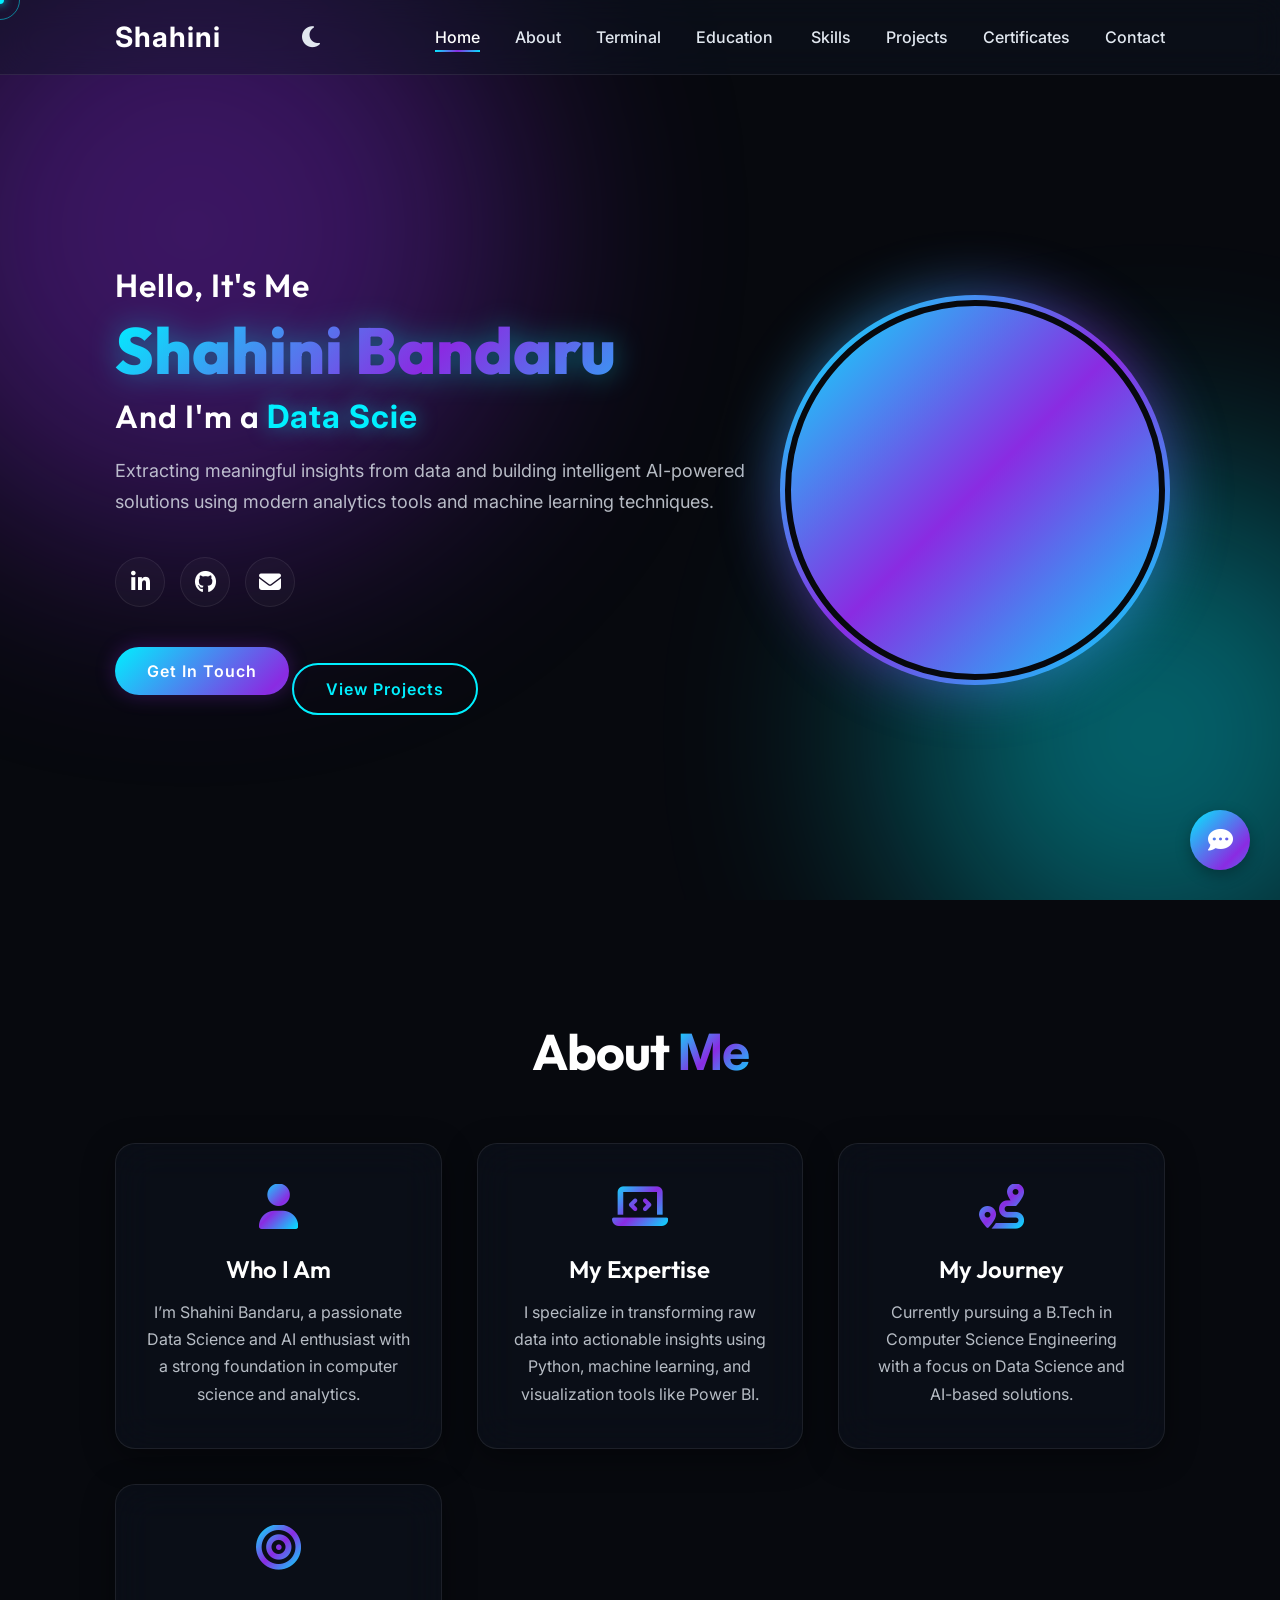
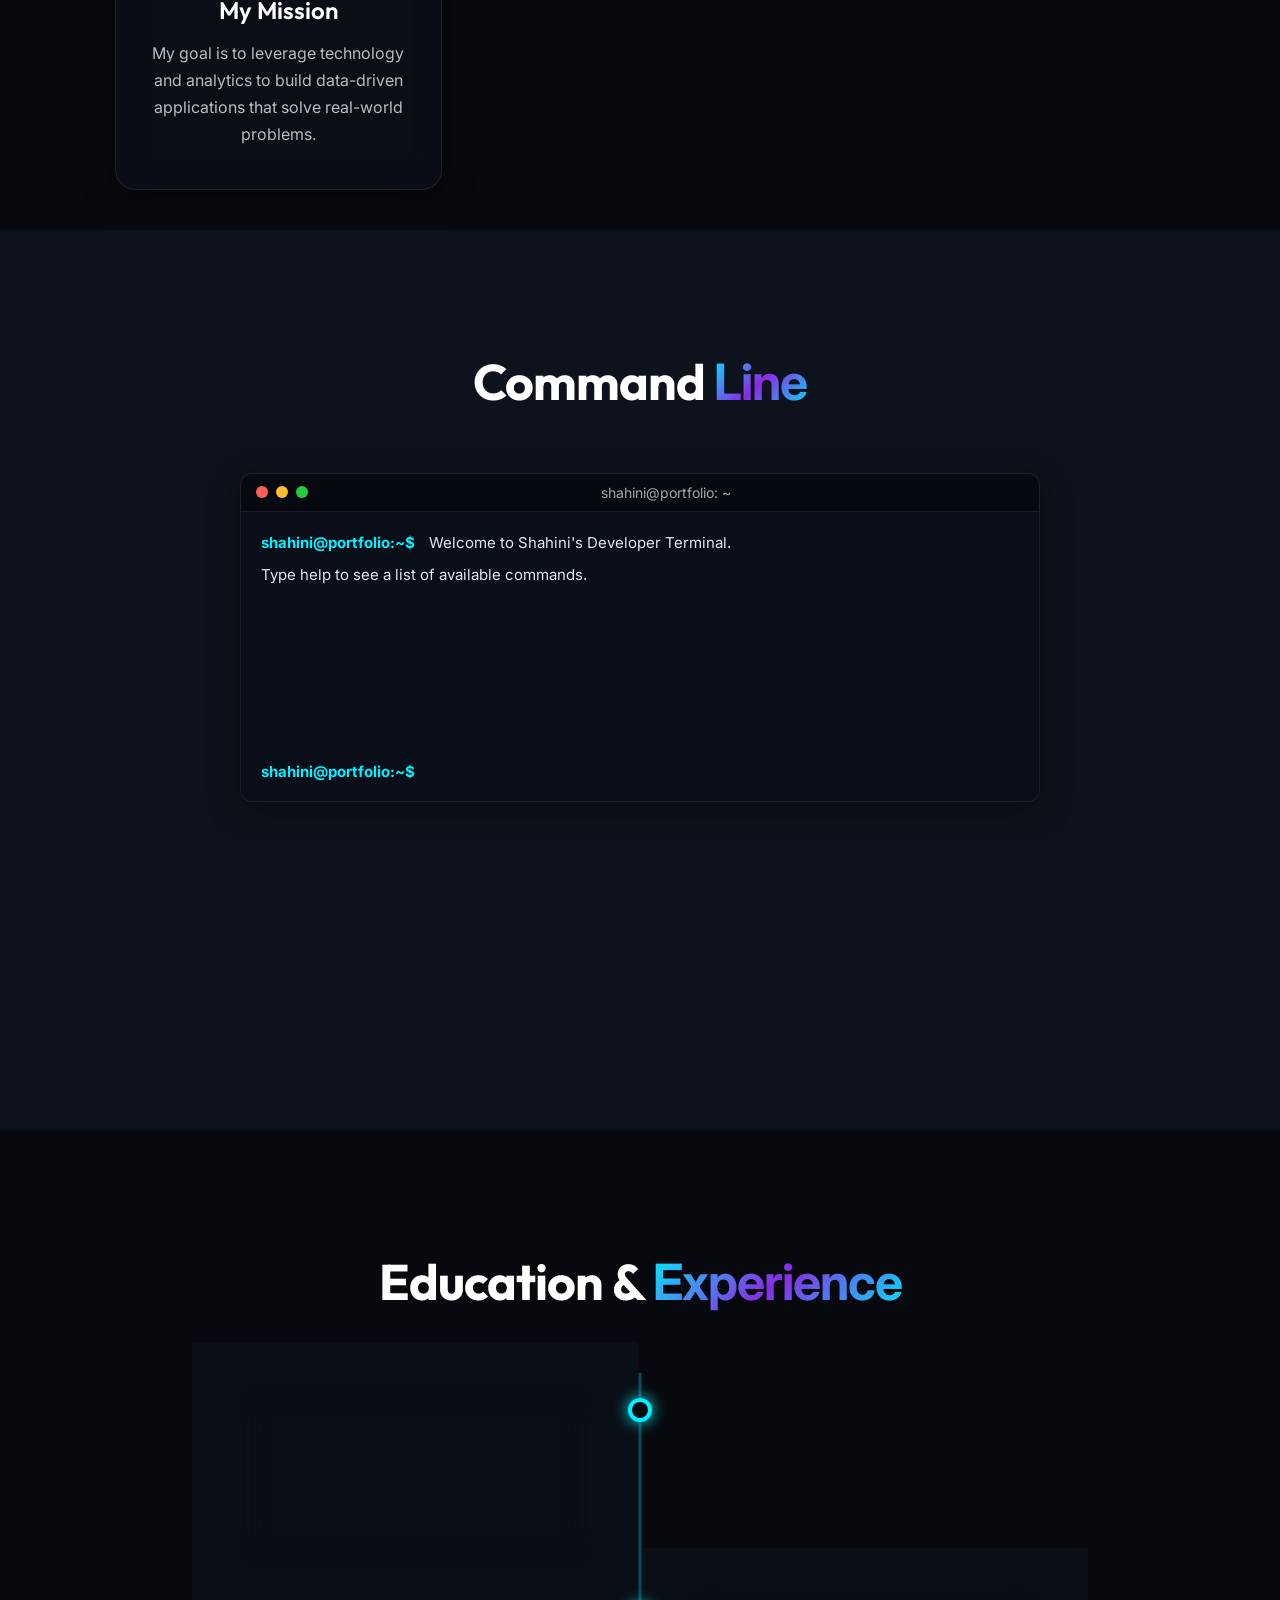
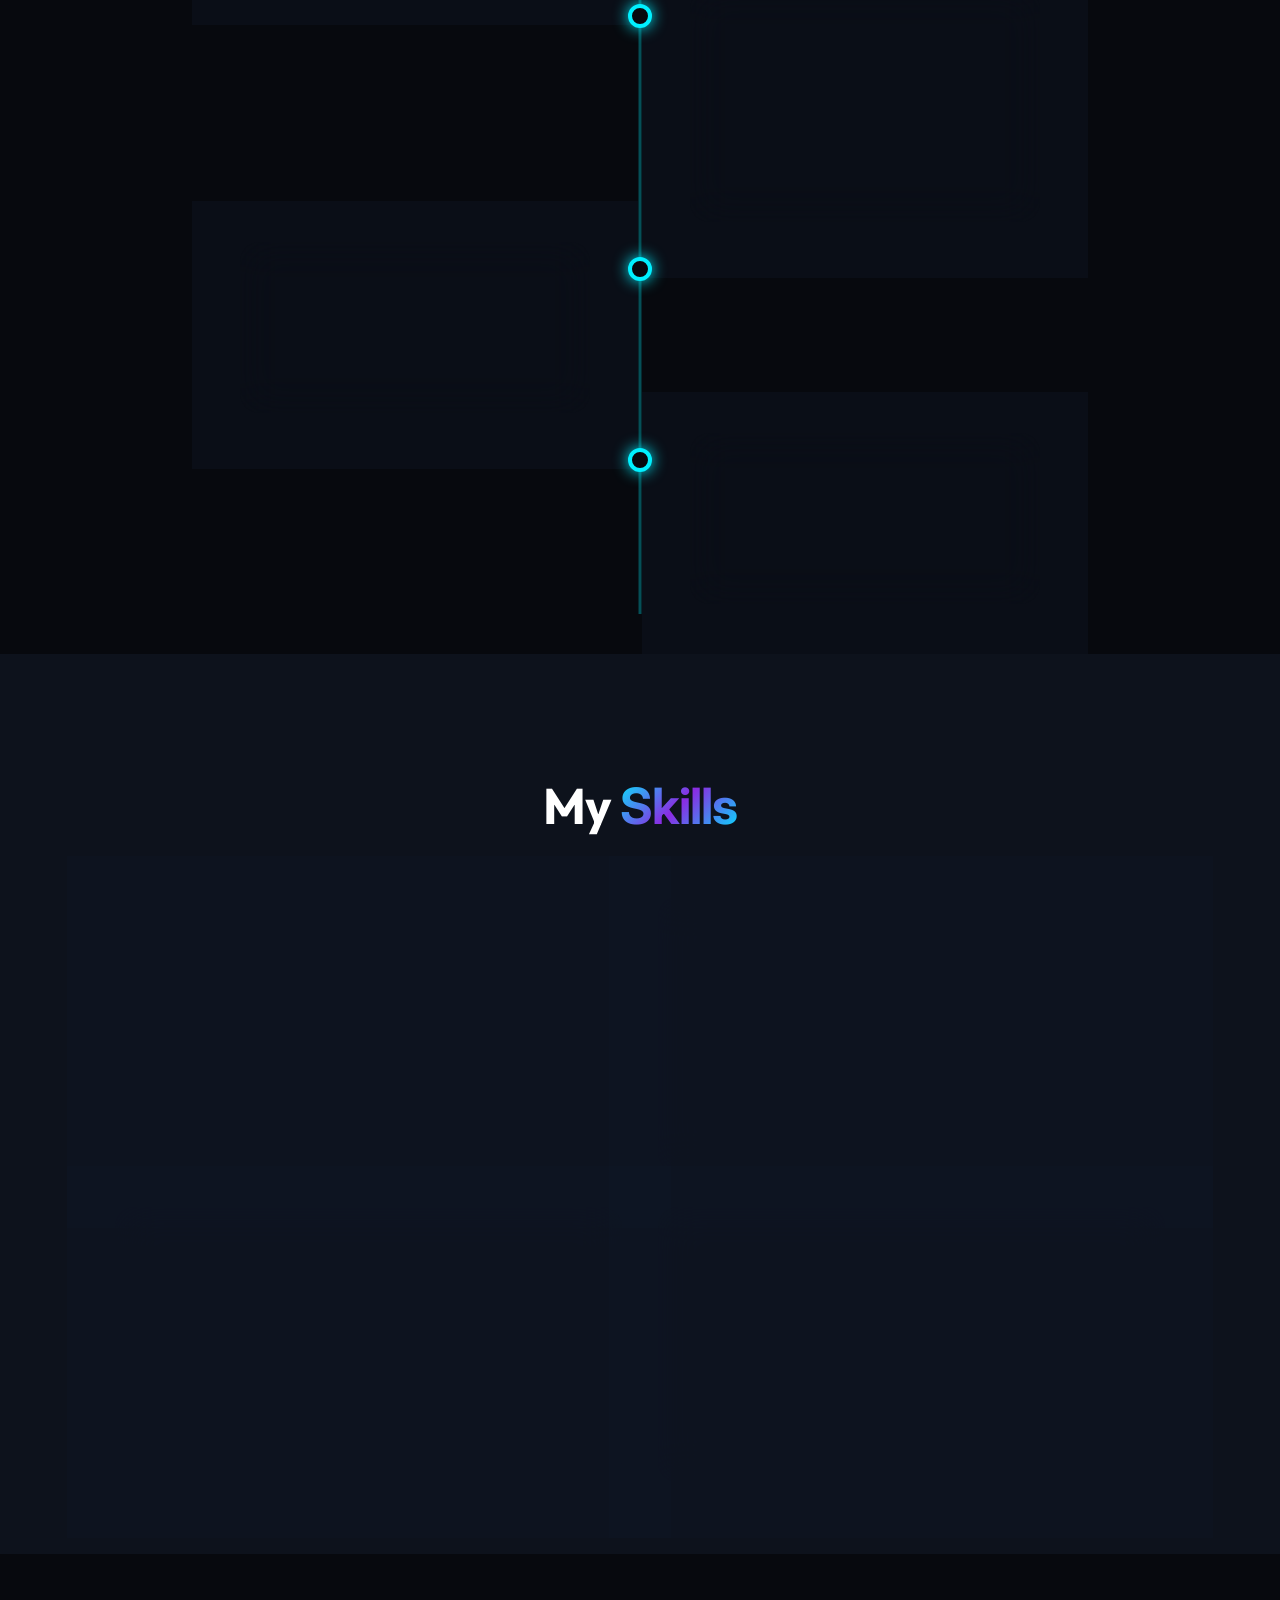
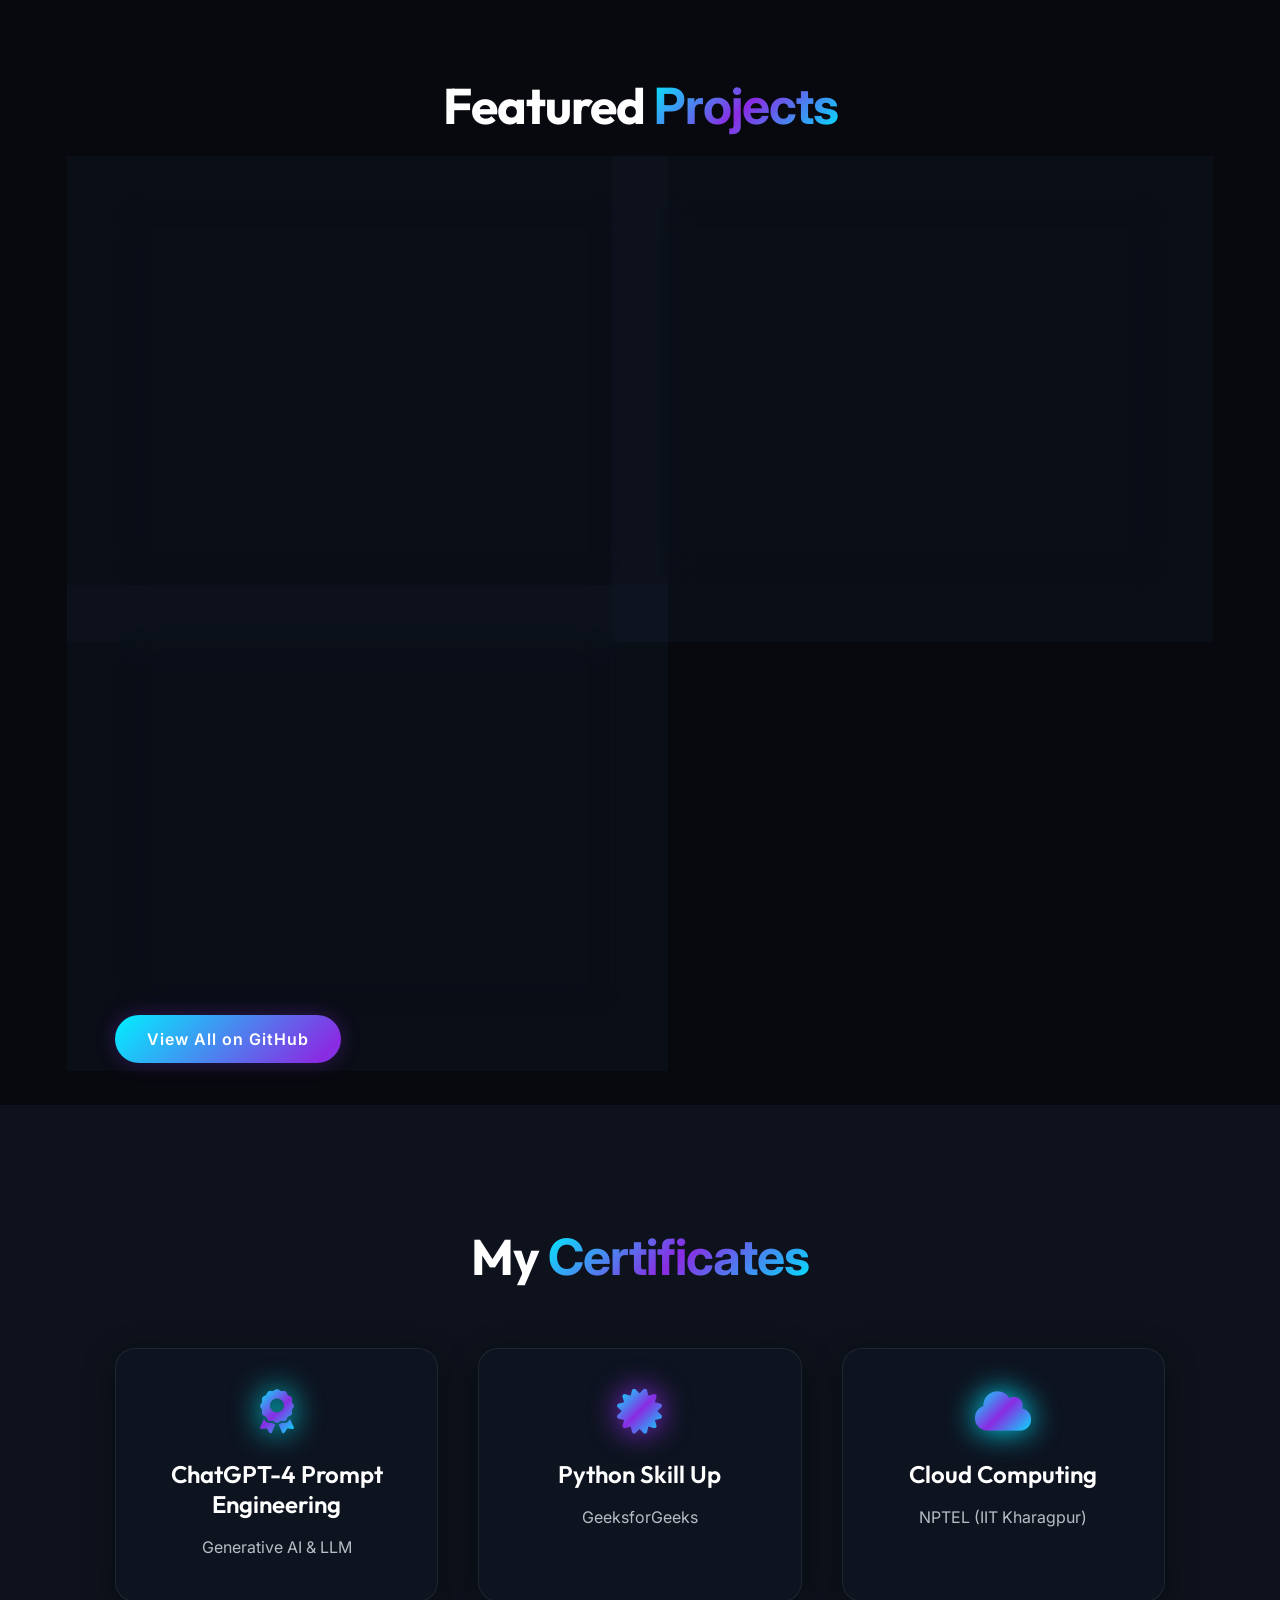
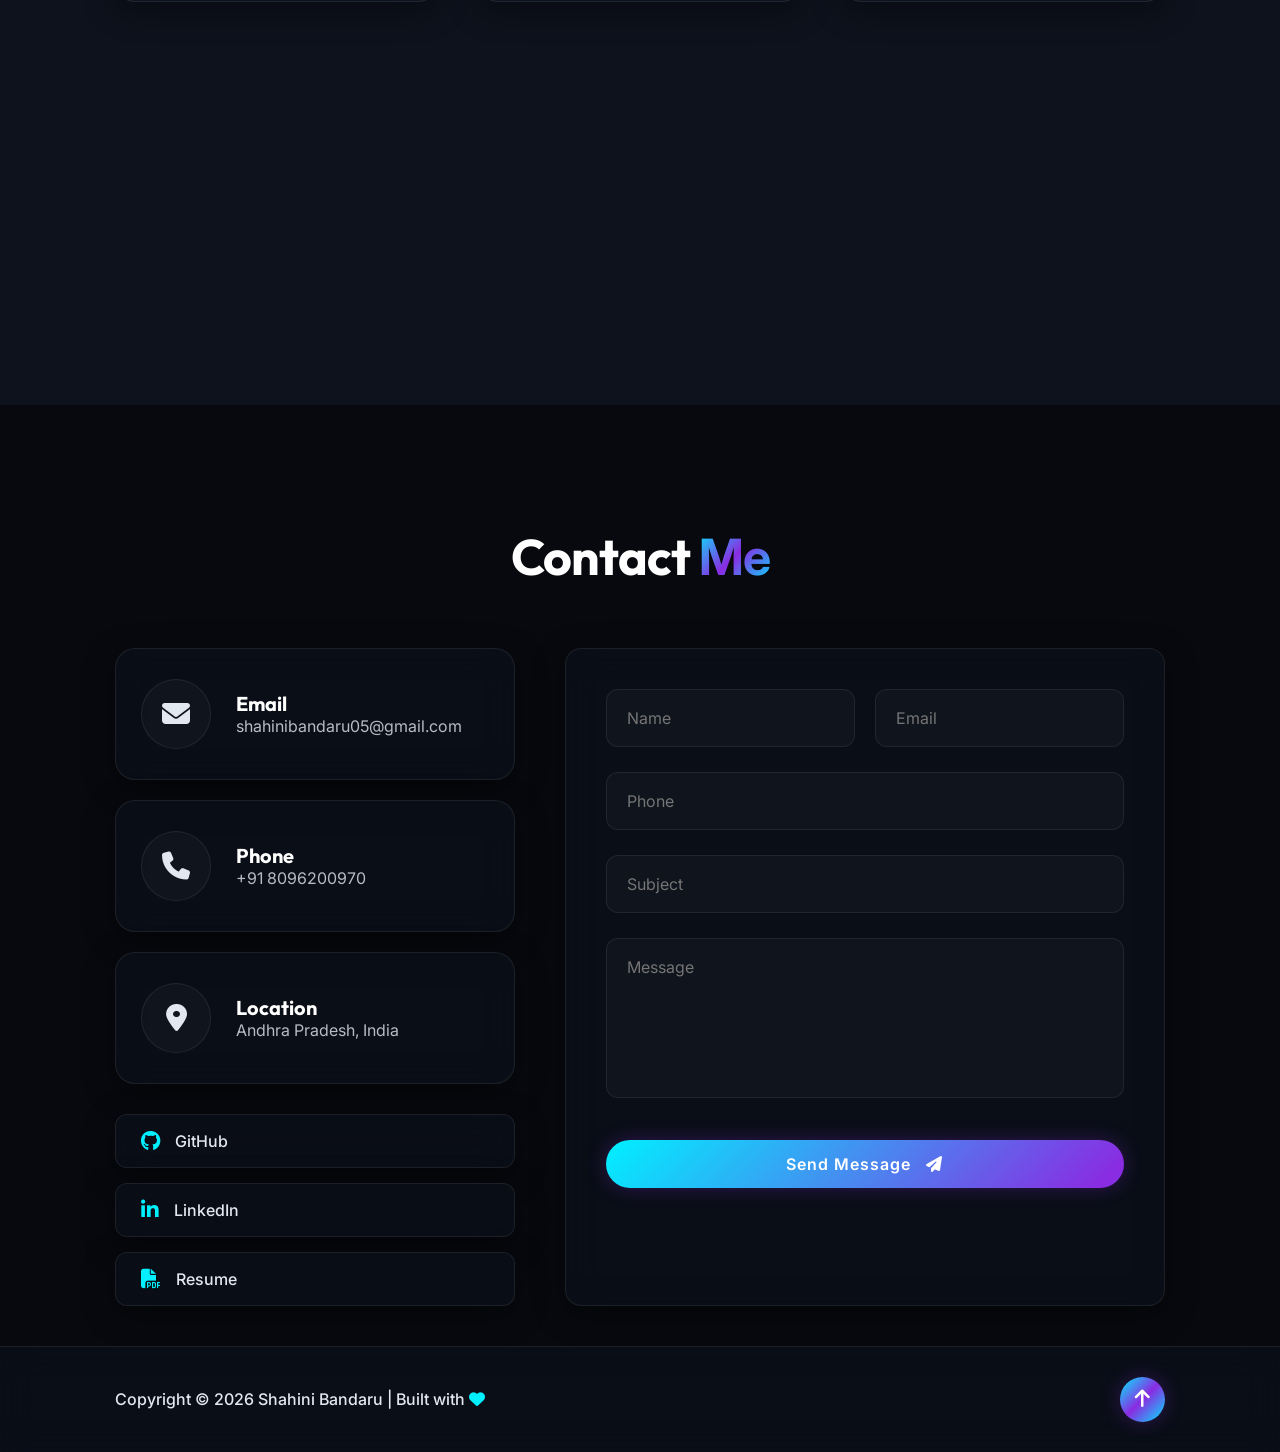
==== index.html @ 70932ff3 "Add files via upload" ====
<!DOCTYPE html>
<html lang="en">
<head>
    <meta charset="UTF-8">
    <meta name="viewport" content="width=device-width, initial-scale=1.0">
    <title>Shahini Bandaru | Premium Developer</title>
    <!-- Google Fonts -->
    <link href="https://fonts.googleapis.com/css2?family=Outfit:wght@300;400;500;600;700;800&family=Inter:wght@300;400;500;600&display=swap" rel="stylesheet">
    <!-- Font Awesome -->
    <link rel="stylesheet" href="https://cdnjs.cloudflare.com/ajax/libs/font-awesome/6.4.0/css/all.min.css">
    <!-- Main Style Reset & Variables -->
    <link rel="stylesheet" href="style.css">
</head>
<body>
    <header class="header">
        <a href="#home" class="logo">Shahini</a>
        <div class="theme-toggle">
            <i class="fas fa-moon" id="theme-btn"></i>
            <div class="menu-icon"><i class="fas fa-bars"></i></div>
        </div>
        <nav class="navbar">
            <a href="#home" class="active">Home</a><a href="#about">About</a><a href="#terminal-section">Terminal</a><a href="#education">Education</a>
            <a href="#skills">Skills</a><a href="#projects">Projects</a><a href="#certificates">Certificates</a><a href="#contact">Contact</a>
        </nav>
    </header>

    <!-- Background Blobs -->
    <div class="blob blob-1"></div>
    <div class="blob blob-2"></div>

    <section class="home" id="home">
        <div id="particles-js"></div>
        <div class="home-content z-index-1">
            <h3 class="anim-slide-up delay-1">Hello, It's Me</h3>
            <h1 class="gradient-text anim-slide-up delay-2 text-glow">Shahini Bandaru</h1>
            <h3 class="anim-slide-up delay-3">And I'm a <span class="multiple-text">Data Scientist</span></h3>
            <p class="anim-slide-up delay-4">Extracting meaningful insights from data and building intelligent AI-powered solutions using modern analytics tools and machine learning techniques.</p>
            <div class="social-media anim-slide-up delay-5">
                <a href="https://linkedin.com/in/shahini-bandaru" target="_blank"><i class="fab fa-linkedin-in"></i></a>
                <a href="https://github.com/Shahini505" target="_blank"><i class="fab fa-github"></i></a>
                <a href="mailto:shahinibandaru05@gmail.com"><i class="fas fa-envelope"></i></a>
            </div>
            <div class="hero-buttons anim-slide-up delay-6">
                <a href="#contact" class="btn btn-gradient shine">Get In Touch</a>
                <a href="#projects" class="btn btn-outline neon-hover">View Projects</a>
            </div>
        </div>
        <div class="home-img z-index-1 anim-zoom">
            <div class="profile-glow-ring">
                <img src="https://images.unsplash.com/photo-1573496359142-b8d87734a5a2?auto=format&fit=crop&w=600&q=80" alt="Shahini Bandaru">
            </div>
        </div>
    </section>

    <section class="about" id="about">
        <h2 class="heading">About <span>Me</span></h2>
        <div class="about-grid">
            <div class="about-card glass hover-gradient-border float-anim">
                <i class="fas fa-user icon-gradient p-icon"></i>
                <h3>Who I Am</h3>
                <p>I’m Shahini Bandaru, a passionate Data Science and AI enthusiast with a strong foundation in computer science and analytics.</p>
            </div>
            <div class="about-card glass hover-gradient-border float-anim delay-1">
                <i class="fas fa-laptop-code icon-gradient p-icon"></i>
                <h3>My Expertise</h3>
                <p>I specialize in transforming raw data into actionable insights using Python, machine learning, and visualization tools like Power BI.</p>
            </div>
            <div class="about-card glass hover-gradient-border float-anim delay-2">
                <i class="fas fa-route icon-gradient p-icon"></i>
                <h3>My Journey</h3>
                <p>Currently pursuing a B.Tech in Computer Science Engineering with a focus on Data Science and AI-based solutions.</p>
            </div>
            <div class="about-card glass hover-gradient-border float-anim delay-3">
                <i class="fas fa-bullseye icon-gradient p-icon"></i>
                <h3>My Mission</h3>
                <p>My goal is to leverage technology and analytics to build data-driven applications that solve real-world problems.</p>
            </div>
        </div>
    </section>

    <section class="terminal-container" id="terminal-section">
        <h2 class="heading">Command <span>Line</span></h2>
        <div class="terminal-window float-anim glass">
            <div class="terminal-header">
                <div class="terminal-buttons">
                    <span class="close"></span>
                    <span class="minimize"></span>
                    <span class="maximize"></span>
                </div>
                <div class="terminal-title">shahini@portfolio: ~</div>
            </div>
            <div class="terminal-body" id="terminal-body">
                <div class="terminal-line"><span class="prompt">shahini@portfolio:~$</span> Welcome to Shahini's Developer Terminal.</div>
                <div class="terminal-line">Type <span class="highlight">help</span> to see a list of available commands.</div>
            </div>
            <div class="terminal-input-line">
                <span class="prompt">shahini@portfolio:~$</span>
                <input type="text" id="terminal-input" autocomplete="off" spellcheck="false" autofocus>
            </div>
        </div>
    </section>

    <section class="education" id="education">
        <h2 class="heading">Education & <span>Experience</span></h2>
        <div class="timeline-container">
            <div class="timeline-item">
                <div class="timeline-dot pulse-glow"></div>
                <div class="timeline-content glass hover-gradient-border float-up">
                    <div class="timeline-badge bg-gradient">Aug 2023 – Present</div>
                    <h3>Bachelor of Technology – Computer Science and Engineering</h3>
                    <h4>Lovely Professional University</h4>
                    <p class="score gradient-text">CGPA: 8.6</p>
                </div>
            </div>
            <div class="timeline-item">
                <div class="timeline-dot pulse-glow"></div>
                <div class="timeline-content glass hover-gradient-border float-up delay-1">
                    <div class="timeline-badge bg-gradient">Jun 2025 – Jul 2025</div>
                    <h3>Summer Bootcamp – DSA from Basics to Brilliance</h3>
                    <h4>Lovely Professional University (Training)</h4>
                    <ul>
                        <li>Implemented core data structures such as arrays, stacks, and linked lists.</li>
                        <li>Practiced algorithm optimization and time complexity analysis.</li>
                        <li>Applied object-oriented programming concepts using Java.</li>
                    </ul>
                    <div class="tech-stack-tags"><span class="glass-tag">Java</span><span class="glass-tag">OOP</span><span class="glass-tag">Java Collections</span><span class="glass-tag">ArrayList</span></div>
                </div>
            </div>
            <div class="timeline-item">
                <div class="timeline-dot pulse-glow"></div>
                <div class="timeline-content glass hover-gradient-border float-up">
                    <div class="timeline-badge bg-gradient">Apr 2021 – May 2023</div>
                    <h3>Intermediate</h3>
                    <h4>Vedantha Junior College</h4>
                    <p class="score gradient-text">Percentage: 98%</p>
                </div>
            </div>
            <div class="timeline-item">
                <div class="timeline-dot pulse-glow"></div>
                <div class="timeline-content glass hover-gradient-border float-up delay-1">
                    <div class="timeline-badge bg-gradient">Apr 2020 – Mar 2021</div>
                    <h3>Matriculation</h3>
                    <h4>Kavirayani Public School</h4>
                    <p class="score gradient-text">Percentage: 92%</p>
                </div>
            </div>
        </div>
    </section>

    <section class="skills" id="skills">
        <h2 class="heading">My <span>Skills</span></h2>
        <div class="skills-container wrapper">
            <div class="skill-category glass hover-gradient-border float-anim">
                <h3 class="skill-title"><i class="fas fa-code icon-gradient"></i> Programming</h3>
                <div class="skill-box"><div class="skill-info"><span>Python</span><span class="pct">90%</span></div><div class="skill-bar"><span class="bg-gradient progress shine-bar" data-width="90%"></span></div></div>
                <div class="skill-box"><div class="skill-info"><span>SQL</span><span class="pct">85%</span></div><div class="skill-bar"><span class="bg-gradient progress shine-bar" data-width="85%"></span></div></div>
                <div class="skill-box"><div class="skill-info"><span>C++</span><span class="pct">80%</span></div><div class="skill-bar"><span class="bg-gradient progress shine-bar" data-width="80%"></span></div></div>
                <div class="skill-box"><div class="skill-info"><span>Java & C</span><span class="pct">75%</span></div><div class="skill-bar"><span class="bg-gradient progress shine-bar" data-width="75%"></span></div></div>
            </div>
            <div class="skill-category glass hover-gradient-border float-anim delay-1">
                <h3 class="skill-title"><i class="fas fa-layer-group icon-gradient"></i> Libraries</h3>
                <div class="skill-box"><div class="skill-info"><span>Pandas & NumPy</span><span class="pct">88%</span></div><div class="skill-bar"><span class="bg-gradient progress shine-bar" data-width="88%"></span></div></div>
                <div class="skill-box"><div class="skill-info"><span>Matplotlib & Seaborn</span><span class="pct">85%</span></div><div class="skill-bar"><span class="bg-gradient progress shine-bar" data-width="85%"></span></div></div>
            </div>
            <div class="skill-category glass hover-gradient-border float-anim delay-2">
                <h3 class="skill-title"><i class="fas fa-tools icon-gradient"></i> Tools</h3>
                <div class="skill-box"><div class="skill-info"><span>Power BI</span><span class="pct">90%</span></div><div class="skill-bar"><span class="bg-gradient progress shine-bar" data-width="90%"></span></div></div>
                <div class="skill-box"><div class="skill-info"><span>MySQL</span><span class="pct">85%</span></div><div class="skill-bar"><span class="bg-gradient progress shine-bar" data-width="85%"></span></div></div>
                <div class="skill-box"><div class="skill-info"><span>GitHub & Jupyter</span><span class="pct">80%</span></div><div class="skill-bar"><span class="bg-gradient progress shine-bar" data-width="80%"></span></div></div>
                <div class="skill-box"><div class="skill-info"><span>Excel</span><span class="pct">85%</span></div><div class="skill-bar"><span class="bg-gradient progress shine-bar" data-width="85%"></span></div></div>
            </div>
            <div class="skill-category glass hover-gradient-border float-anim delay-3">
                <h3 class="skill-title"><i class="fas fa-brain icon-gradient"></i> Concepts</h3>
                <div class="tags-container mb-2">
                    <span class="skill-tag hover-bg">Data Cleaning</span><span class="skill-tag hover-bg">EDA</span><span class="skill-tag hover-bg">Data Vis</span><span class="skill-tag hover-bg">Data Modeling</span><span class="skill-tag hover-bg">ML Basics</span>
                </div>
                <h3 class="skill-title mt-4"><i class="fas fa-users icon-gradient"></i> Soft Skills</h3>
                <div class="tags-container">
                    <span class="skill-tag hover-bg">Communication</span><span class="skill-tag hover-bg">Problem Solving</span><span class="skill-tag hover-bg">Adaptability</span><span class="skill-tag hover-bg">Consistency</span>
                </div>
            </div>
        </div>
    </section>

    <section class="projects" id="projects">
        <h2 class="heading">Featured <span>Projects</span></h2>
        <div class="projects-grid">
            <div class="project-card glass float-up-hover">
                <div class="project-img-container">
                    <img src="https://images.unsplash.com/photo-1551288049-bebda4e38f71?auto=format&fit=crop&w=800&q=80" alt="Hospital Dash">
                </div>
                <div class="project-content">
                    <h3>Hospital Patient Flow Dashboard</h3>
                    <p>Power BI dashboard analyzing hospital patient flow and departmental efficiency. Improved operational visibility by 35-40%.</p>
                    <div class="tech-stack-tags mb-3"><span class="glass-tag">Power BI</span><span class="glass-tag">DAX</span><span class="glass-tag">Power Query</span></div>
                    <div class="p-links">
                        <a href="https://github.com/Shahini505" target="_blank" class="btn-sm btn-outline"><i class="fab fa-github"></i> GitHub</a>
                        <a href="#" class="btn-sm btn-gradient-soft"><i class="fas fa-external-link-alt"></i> Live Demo</a>
                    </div>
                </div>
            </div>
            <div class="project-card glass float-up-hover">
                <div class="project-img-container">
                    <img src="https://images.unsplash.com/photo-1555949963-aa79dcee981c?auto=format&fit=crop&w=800&q=80" alt="IMDB EDA">
                </div>
                <div class="project-content">
                    <h3>IMDB Movie Data Analysis</h3>
                    <p>Explored movie ratings, revenue, popularity, and genre patterns. Used statistical summaries, heatmaps, and visualizations.</p>
                    <div class="tech-stack-tags mb-3"><span class="glass-tag">Python</span><span class="glass-tag">Pandas</span><span class="glass-tag">Seaborn</span><span class="glass-tag">Matplotlib</span></div>
                    <div class="p-links">
                        <a href="https://github.com/Shahini505" target="_blank" class="btn-sm btn-outline"><i class="fab fa-github"></i> GitHub</a>
                        <a href="#" class="btn-sm btn-gradient-soft"><i class="fas fa-external-link-alt"></i> Live Demo</a>
                    </div>
                </div>
            </div>
            <div class="project-card glass float-up-hover">
                <div class="project-img-container">
                    <img src="https://images.unsplash.com/photo-1620712943543-bcc4688e7485?auto=format&fit=crop&w=800&q=80" alt="AI Generator">
                </div>
                <div class="project-content">
                    <h3>AI Cover Letter Generator</h3>
                    <p>AI web application generating personalized cover letters using Gemini Flash API, styled with premium web aesthetics.</p>
                    <div class="tech-stack-tags mb-3"><span class="glass-tag">HTML/CSS/JS</span><span class="glass-tag">Gemini API</span><span class="glass-tag">Generative AI</span></div>
                    <div class="p-links">
                        <a href="https://github.com/Shahini505" target="_blank" class="btn-sm btn-outline"><i class="fab fa-github"></i> GitHub</a>
                        <a href="#" class="btn-sm btn-gradient-soft"><i class="fas fa-external-link-alt"></i> Live Demo</a>
                    </div>
                </div>
            </div>
        </div>
        <div class="text-center mt-5">
            <a href="https://github.com/Shahini505" target="_blank" class="btn btn-gradient shine">View All on GitHub</a>
        </div>
    </section>

    <section class="certificates" id="certificates">
        <h2 class="heading">My <span>Certificates</span></h2>
        <div class="certificates-grid">
            <div class="certificate-card glass hover-gradient-border float-anim">
                <i class="fas fa-award icon-gradient text-glow-main c-icon"></i>
                <h3>ChatGPT-4 Prompt Engineering</h3>
                <p>Generative AI & LLM</p>
                <div class="cert-b cyan-border"></div>
            </div>
            <div class="certificate-card glass hover-gradient-border float-anim delay-1">
                <i class="fas fa-certificate icon-gradient text-glow-sec c-icon"></i>
                <h3>Python Skill Up</h3>
                <p>GeeksforGeeks</p>
                <div class="cert-b purple-border"></div>
            </div>
            <div class="certificate-card glass hover-gradient-border float-anim delay-2">
                <i class="fas fa-cloud icon-gradient text-glow-ter c-icon"></i>
                <h3>Cloud Computing</h3>
                <p>NPTEL (IIT Kharagpur)</p>
                <div class="cert-b teal-border"></div>
            </div>
        </div>
    </section>

    <section class="contact" id="contact">
        <h2 class="heading">Contact <span>Me</span></h2>
        
        <div class="contact-container">
            <!-- Left Side: Contact Cards & Socials -->
            <div class="contact-info">
                <div class="contact-info-card glass hover-gradient-border">
                    <div class="icon-ring"><i class="fas fa-envelope icon-gradient"></i></div>
                    <div>
                        <h3>Email</h3>
                        <a href="mailto:shahinibandaru05@gmail.com">shahinibandaru05@gmail.com</a>
                    </div>
                </div>
                <div class="contact-info-card glass hover-gradient-border">
                    <div class="icon-ring"><i class="fas fa-phone icon-gradient"></i></div>
                    <div>
                        <h3>Phone</h3>
                        <p>+91 8096200970</p>
                    </div>
                </div>
                <div class="contact-info-card glass hover-gradient-border">
                    <div class="icon-ring"><i class="fas fa-location-dot icon-gradient"></i></div>
                    <div>
                        <h3>Location</h3>
                        <p>Andhra Pradesh, India</p>
                    </div>
                </div>

                <!-- Contact Socials -->
                <div class="contact-socials mt-3">
                    <a href="https://github.com/Shahini505" target="_blank" class="social-btn glass hover-gradient-border">
                        <i class="fab fa-github"></i> <span>GitHub</span>
                    </a>
                    <a href="https://linkedin.com/in/shahini-bandaru" target="_blank" class="social-btn glass hover-gradient-border">
                        <i class="fab fa-linkedin-in"></i> <span>LinkedIn</span>
                    </a>
                    <a href="Doc1.pdf" download class="social-btn glass hover-gradient-border">
                        <i class="fas fa-file-pdf"></i> <span>Resume</span>
                    </a>
                </div>
            </div>

            <!-- Right Side: Contact Form -->
            <form action="#" class="contact-form glass float-anim" id="contact-form" novalidate>
                <div class="input-row">
                    <div class="input-wrap">
                        <input type="text" id="name" name="name" placeholder="Name" autocomplete="off" spellcheck="false" required>
                        <span class="focus-border"></span>
                    </div>
                    <div class="input-wrap">
                        <input type="email" id="email" name="email" placeholder="Email" autocomplete="off" spellcheck="false" required>
                        <span class="focus-border"></span>
                    </div>
                </div>
                <div class="input-wrap">
                    <input type="tel" id="mobile" name="mobile" placeholder="Phone" autocomplete="off" spellcheck="false">
                    <span class="focus-border"></span>
                </div>
                <div class="input-wrap">
                    <input type="text" id="subject" name="subject" placeholder="Subject" autocomplete="off" spellcheck="false" required>
                    <span class="focus-border"></span>
                </div>
                <div class="input-wrap">
                    <textarea id="message" name="message" placeholder="Message" autocomplete="off" spellcheck="false" required></textarea>
                    <span class="focus-border"></span>
                </div>
                
                <div id="form-message" class="form-status-msg"></div>

                <button type="submit" class="btn btn-gradient w-100" id="submit-btn" style="margin-top: 1.5rem;">
                    Send Message <i class="fas fa-paper-plane" style="margin-left: 1rem;"></i>
                </button>
            </form>
        </div>
    </section>
    
    <!-- AI Assistant Widget -->
    <div class="ai-assistant">
        <div class="ai-chat-window glass" id="ai-chat-window">
            <div class="ai-header bg-gradient">
                <div class="ai-profile">
                    <i class="fas fa-robot"></i>
                    <span>Shahini AI Bot</span>
                </div>
                <button id="close-chat"><i class="fas fa-times"></i></button>
            </div>
            <div class="ai-body" id="ai-body">
                <div class="ai-message bot">
                    Hi! I'm Shahini's AI assistant. You can ask me about her skills, projects, education, or how to contact her!
                </div>
            </div>
            <div class="ai-input">
                <input type="text" id="ai-input" placeholder="Type a message..." autocomplete="off">
                <button id="ai-send" class="btn-gradient"><i class="fas fa-paper-plane"></i></button>
            </div>
        </div>
        <button class="ai-trigger btn-gradient shine" id="ai-trigger">
            <i class="fas fa-comment-dots"></i>
        </button>
    </div>

    <footer class="footer z-index-1 relative glass-footer">
        <div class="footer-text"><p>Copyright &copy; 2026 Shahini Bandaru | Built with <i class="fas fa-heart" style="color:var(--main-color)"></i></p></div>
        <div class="footer-iconTop"><a href="#home" class="btn-gradient float-anim"><i class="fas fa-arrow-up"></i></a></div>
    </footer>

    <div class="cursor-dot" id="cursor-dot"></div>
    <div class="cursor-outline" id="cursor-outline"></div>

    <!-- Scripts -->
    <script src="https://cdn.jsdelivr.net/npm/particles.js@2.0.0/particles.min.js"></script>
    <script src="https://unpkg.com/scrollreveal"></script>
    <!-- Use EmailJS SDK v4 -->
    <script type="text/javascript" src="https://cdn.jsdelivr.net/npm/@emailjs/browser@4/dist/email.min.js"></script>
    
    <script src="script.js"></script>
</body>
</html>
---- style.css ----
/*
 * =========================================================================
 *  VARIABLES.CSS
 *  Contains all CSS Custom Properties for Theming (Dark/Light Modes)
 * =========================================================================
 */

 @import url('https://fonts.googleapis.com/css2?family=Outfit:wght@300;400;500;600;700;800&family=Inter:wght@300;400;500;600&display=swap');

 :root {
   /* --- Default Dark Mode --- */
   --bg-color: #07090e;
   --second-bg-color: #0d121c;
   --text-color: #e2e8f0;
   --heading-color: #ffffff;
   
   /* Brand Colors */
   --main-color: #00f0ff;
   --secondary-color: #8a2be2;
   --tertiary-color: #00e5ff;
   
   /* Gradients */
   --glow-gradient: linear-gradient(135deg, var(--main-color), var(--secondary-color), var(--tertiary-color));
   
   /* Glassmorphism Settings */
   --glass-bg: rgba(17, 24, 39, 0.4);
   --glass-border: rgba(255, 255, 255, 0.08);
   --glass-shadow: 0 8px 32px 0 rgba(0,0,0,0.4);
   
   /* Component-Specific */
   --terminal-bg: rgba(10, 15, 25, 0.85);
   --bot-msg-bg: rgba(255,255,255,0.05);
 
   /* Typography */
   --font-heading: 'Outfit', sans-serif;
   --font-body: 'Inter', sans-serif;
 }
 
 /* --- Light Mode Overrides --- */
 body.light-mode {
   --bg-color: #f8fafc;
   --second-bg-color: #f1f5f9;
   --text-color: #334155;
   --heading-color: #0f172a;
   
   /* Deeper colors for accessibility on light backgrounds */
   --main-color: #0284c7;    
   --secondary-color: #7e22ce; 
   --tertiary-color: #0369a1;
 
   /* Lighter glass effect */
   --glass-bg: rgba(255, 255, 255, 0.6);
   --glass-border: rgba(0, 0, 0, 0.05);
   --glass-shadow: 0 8px 32px 0 rgba(0,0,0,0.05);
   
   /* Component Overrides */
   --terminal-bg: rgba(255, 255, 255, 0.9);
   --bot-msg-bg: rgba(0,0,0,0.04);
 }
 
 
 /*
  * =========================================================================
  *  BASE.CSS
  *  Contains global resets, typography resets, and utility classes
  * =========================================================================
  */
 
 * {
   margin: 0;
   padding: 0;
   box-sizing: border-box;
   text-decoration: none;
   outline: none;
   scroll-behavior: smooth;
   font-family: var(--font-body);
 }
 
 /* Set rem sizes and hide default cursor for custom cursor implementation */
 html {
   font-size: 62.5%;
   overflow-x: hidden;
   cursor: none; 
 }
 
 body {
   background: var(--bg-color);
   color: var(--text-color);
   position: relative;
   /* Smooth transition when toggling themes */
   transition: background 0.5s ease, color 0.5s ease;
 }
 
 /* --- Typography Utilities --- */
 h1, h2, h3, h4, h5, h6 {
   font-family: var(--font-heading);
   color: var(--heading-color);
 }
 
 .heading {
   text-align: center;
   font-size: 5rem;
   margin-bottom: 6rem;
   color: var(--heading-color);
   font-family: var(--font-heading);
   font-weight: 700;
   letter-spacing: -1px;
 }
 
 /* Gradient Text Mask */
 .heading span {
   background: var(--glow-gradient);
   -webkit-background-clip: text;
   -webkit-text-fill-color: transparent;
 }
 
 /* --- Global Utilities --- */
 .z-index-1 { z-index: 1; }
 .relative { position: relative; }
 .w-100 { width: 100%; }
 
 /* --- Base Glassmorphism Class --- */
 /* This is heavily reused across cards, navigation, and widgets */
 .glass {
   background: var(--glass-bg);
   backdrop-filter: blur(20px);
   -webkit-backdrop-filter: blur(20px);
   border: 1px solid var(--glass-border);
   border-radius: 20px;
   box-shadow: var(--glass-shadow);
   position: relative;
   transition: transform 0.4s cubic-bezier(0.175, 0.885, 0.32, 1.275), 
               box-shadow 0.4s ease, 
               border-color 0.4s, 
               background 0.5s;
 }
 
 /* Glassmorphism hover variant with glowing border */
 .hover-gradient-border::before {
   content: '';
   position: absolute;
   top: -2px; left: -2px; right: -2px; bottom: -2px;
   background: var(--glow-gradient);
   border-radius: 22px;
   z-index: -1;
   opacity: 0;
   transition: opacity 0.5s ease;
 }
 
 .hover-gradient-border:hover::before {
   opacity: 1;
 }
 
 .hover-gradient-border:hover {
   transform: translateY(-10px);
   box-shadow: 0 15px 40px rgba(0,240,255,0.15);
   background: var(--bg-color); /* Creates solid backing on hover to make border pop */
 }
 
 
 /*
  * =========================================================================
  *  LAYOUT.CSS
  *  Contains scaffolding for sections, header, footer, and media queries
  * =========================================================================
  */
 
 section {
   min-height: 100vh;
   padding: 12rem 9% 4rem;
   position: relative;
   z-index: 2;
 }
 
 /* --- Header & Navigation --- */
 .header {
   position: fixed;
   top: 0; left: 0; width: 100%;
   padding: 2rem 9%;
   background: var(--glass-bg);
   backdrop-filter: blur(15px);
   border-bottom: 1px solid var(--glass-border);
   display: flex;
   justify-content: space-between;
   align-items: center;
   z-index: 100;
   transition: 0.5s;
 }
 
 .logo {
   font-size: 2.8rem;
   color: var(--heading-color);
   font-weight: 700;
   letter-spacing: 1px;
 }
 
 /* Navigation Links */
 .navbar a {
   font-size: 1.6rem;
   color: var(--text-color);
   margin-left: 3.5rem;
   font-weight: 500;
   transition: .3s;
   position: relative;
   cursor: none; /* Custom cursor override */
 }
 
 /* Animated Underline */
 .navbar a::after {
   content: '';
   position: absolute;
   left: 0; bottom: -5px;
   width: 0; height: 2px;
   background: var(--glow-gradient);
   transition: width .3s cubic-bezier(0.4, 0, 0.2, 1);
 }
 
 .navbar a:hover::after, .navbar a.active::after { width: 100%; }
 .navbar a:hover, .navbar a.active { color: var(--heading-color); }
 .menu-icon { font-size: 3.6rem; color: var(--text-color); display: none; cursor: none; }
 
 /* --- Theme Toggle Wrapper --- */
 .theme-toggle {
   display: flex;
   align-items: center;
   gap: 2rem;
 }
 
 #theme-btn {
   font-size: 2.4rem;
   color: var(--text-color);
   cursor: pointer;
   transition: 0.3s;
 }
 
 #theme-btn:hover {
   color: var(--main-color);
   transform: scale(1.1) rotate(15deg);
 }
 
 /* --- Section Specific Backgrounds --- */
 .home { display: flex; justify-content: space-between; align-items: center; z-index: 1; overflow: hidden; }
 .about { background: var(--bg-color); }
 .terminal-container { background: var(--second-bg-color); }
 .education { background: var(--bg-color); }
 .skills { background: var(--second-bg-color); }
 .projects { background: var(--bg-color); }
 .certificates { background: var(--second-bg-color); }
 .contact { background: var(--bg-color); }
 
 /* --- Grids --- */
 /* Reusable grid structures for cards */
 .about-grid { display: grid; grid-template-columns: repeat(auto-fit, minmax(280px, 1fr)); gap: 3.5rem; }
 .skills-container { display: grid; grid-template-columns: repeat(auto-fit, minmax(350px, 1fr)); gap: 3.5rem; }
 .projects-grid { display: grid; grid-template-columns: repeat(auto-fit, minmax(350px, 1fr)); gap: 4rem; perspective: 1000px; }
 .certificates-grid { display: grid; grid-template-columns: repeat(auto-fit, minmax(300px, 1fr)); gap: 4rem; }
 .contact-container { display: grid; grid-template-columns: 1fr 1.5fr; gap: 5rem; }
 
 /* --- Footer --- */
 .footer {
   padding: 3rem 9%;
   background: var(--glass-bg);
   backdrop-filter: blur(20px);
   border-top: 1px solid var(--glass-border);
   display: flex;
   justify-content: space-between;
   align-items: center;
   transition: 0.5s;
 }
 
 .footer-text p {
   font-size: 1.6rem;
   color: var(--text-color);
   font-weight: 500;
 }
 
 .footer-iconTop a {
   display: inline-flex;
   justify-content: center;
   align-items: center;
   width: 4.5rem;
   height: 4.5rem;
   background: var(--glow-gradient);
   border-radius: 50%;
   color: #fff;
   font-size: 2rem;
   transition: 0.4s;
   cursor: none;
 }
 
 .footer-iconTop a:hover {
   transform: translateY(-5px);
   box-shadow: 0 10px 20px rgba(138,43,226,0.4);
 }
 
 /* =========================================================================
  *  RESPONSIVE BREAKPOINTS
  * =========================================================================
  */
 @media (max-width: 1200px) {
   html { font-size: 55%; }
 }
 
 @media (max-width: 991px) {
   section { padding: 10rem 5% 4rem; }
   .header, .footer { padding: 2rem 5%; }
   
   .timeline-container::after { left: 31px; transform: none; }
   .timeline-item { width: 100%; padding-left: 80px; padding-right: 0; }
   .timeline-item:nth-child(even) { left: 0%; }
   .timeline-item:nth-child(odd) .timeline-dot, 
   .timeline-item:nth-child(even) .timeline-dot { left: 19px; right: auto; }
   
   .contact-container { grid-template-columns: 1fr; }
   .input-row { flex-direction: column; gap: 2rem; }
 }
 
 @media (max-width: 768px) {
   /* Disable custom cursor entirely on mobile devices for native touch handling */
   html, body, a, button, input, textarea { cursor: auto !important; }
   .cursor-dot, .cursor-outline { display: none !important; }
   
   .menu-icon { display: block; cursor: pointer; }
   .navbar {
     position: absolute;
     top: 100%; left: 0; width: 100%;
     padding: 2rem 5%;
     background: var(--glass-bg);
     backdrop-filter: blur(20px);
     border-top: 1px solid var(--glass-border);
     border-bottom: 1px solid var(--glass-border);
     display: none;
   }
   .navbar.active { display: flex; flex-direction: column; }
   .navbar a { display: block; font-size: 2.2rem; margin: 1.5rem 0; text-align: center; }
   .navbar a::after { display: none; }
   
   .home { flex-direction: column; text-align: center; gap: 5rem; justify-content: center; padding-top: 15rem; }
   .home-content h1 { font-size: 5rem; }
   .social-media { justify-content: center; }
   .hero-buttons { justify-content: center; }
   
   .profile-glow-ring { width: 300px; height: 300px; }
   .project-img-container { height: 220px; }
   .contact-form { padding: 3rem; }
   
   /* Disable complex 3D CSS transforms to save battery on mobile */
   .project-card { transform: none !important; }
 }
 
 @media (max-width: 450px) {
   html { font-size: 50%; }
   .profile-glow-ring { width: 260px; height: 260px; }
   .heading { font-size: 4rem; }
   
   /* Make chatbot thinner on very small screens */
   .ai-chat-window { width: 300px; right: -15px; bottom: 70px; }
 }
 
 
 /*
  * =========================================================================
  *  COMPONENTS.CSS
  *  Contains styles for specific UI elements: Buttons, Cards, Terminal, Chatbot
  * =========================================================================
  */
 
 /* --- Buttons --- */
 .btn {
   display: inline-block;
   padding: 1.4rem 3.2rem;
   border-radius: 4rem;
   font-size: 1.6rem;
   letter-spacing: .1rem;
   font-weight: 600;
   transition: .4s ease;
   cursor: none; 
   border: 2px solid transparent;
   text-align: center;
 }
 
 /* Gradient Button Base */
 .btn-gradient {
   background: var(--glow-gradient);
   background-size: 200% auto;
   color: #fff;
   box-shadow: 0 0 20px rgba(138,43,226,0.3);
   border: none;
   position: relative;
   overflow: hidden;
 }
 
 /* Button Ripple Core CSS */
 .btn-gradient::after {
   content: "";
   display: block; position: absolute;
   width: 100%; height: 100%;
   top: 0; left: 0; pointer-events: none;
   background-image: radial-gradient(circle, #fff 10%, transparent 10.01%);
   background-repeat: no-repeat;
   background-position: 50%;
   transform: scale(10,10);
   opacity: 0;
   transition: transform .5s, opacity 1s;
 }
 
 .btn-gradient:active::after {
   transform: scale(0,0);
   opacity: .3;
   transition: 0s;
 }
 
 .btn-gradient:hover {
   background-position: right center;
   box-shadow: 0 0 30px rgba(0,240,255,0.5);
   transform: translateY(-3px);
 }
 
 .btn-outline {
   background: transparent;
   color: var(--main-color);
   border-color: var(--main-color);
 }
 
 .btn-outline:hover {
   background: var(--main-color);
   color: #fff;
   box-shadow: 0 0 20px var(--main-color);
   transform: translateY(-3px);
 }
 
 /* --- Hero Section Specific --- */
 .home-content { max-width: 65rem; }
 .home-content h3 { font-size: 3.2rem; font-weight: 600; letter-spacing: 1px; }
 .home-content h3:nth-of-type(2) { margin-bottom: 2rem; }
 .home-content h1 {
   font-size: 6.5rem; font-weight: 800; line-height: 1.1; margin: 1rem 0;
   background: var(--glow-gradient); -webkit-background-clip: text; -webkit-text-fill-color: transparent;
   filter: drop-shadow(0 0 15px rgba(0, 240, 255, 0.4));
 }
 .home-content p { font-size: 1.8rem; line-height: 1.7; margin: 2rem 0 4rem; color: var(--text-color); font-weight: 400; opacity: 0.8; }
 .multiple-text { color: var(--main-color); text-shadow: 0 0 20px rgba(0,240,255,0.5); font-weight: 700; }
 
 .social-media { margin-bottom: 4rem; display: flex; gap: 1.5rem; }
 .social-media a {
   display: flex; justify-content: center; align-items: center;
   width: 5rem; height: 5rem;
   background: rgba(128,128,128,0.05); border: 1px solid var(--glass-border);
   border-radius: 50%; font-size: 2.2rem; color: var(--heading-color);
   transition: .4s cubic-bezier(0.175, 0.885, 0.32, 1.275); cursor: none;
 }
 .social-media a:hover {
   background: var(--glow-gradient); color:#fff; border-color:transparent;
   transform: translateY(-5px) scale(1.1); box-shadow: 0 10px 20px rgba(138,43,226,0.3);
 }
 
 /* --- Profile Glow Rings --- */
 .profile-glow-ring { position: relative; width: 380px; height: 380px; border-radius: 50%; display: flex; justify-content: center; align-items: center; }
 .profile-glow-ring::before, .profile-glow-ring::after {
   content: ''; position: absolute; inset: -5px; background: var(--glow-gradient); border-radius: 50%; z-index: -1;
 }
 .profile-glow-ring::before { filter: blur(30px); opacity: 0.6; animation: pulseGlow 4s infinite alternate; }
 .profile-glow-ring::after { animation: rotate 10s linear infinite; }
 .profile-glow-ring img {
   width: 100%; height: 100%; border-radius: 50%; object-fit: cover;
   border: 6px solid var(--bg-color); z-index: 2; position: relative; transition: border-color 0.5s;
 }
 
 /* --- Cards (About, Certs, Contact) --- */
 .about-card, .certificate-card, .contact-info-card { padding: 4rem 3rem; text-align: center; }
 .about-card h3, .certificate-card h3 { font-size: 2.4rem; margin-bottom: 1.5rem; color: var(--heading-color); font-weight: 600; }
 .about-card p, .certificate-card p { font-size: 1.6rem; color: var(--text-color); line-height: 1.7; opacity: 0.8; }
 .p-icon, .c-icon { font-size: 4.5rem; margin-bottom: 2.5rem; display: inline-block; background: var(--glow-gradient); -webkit-background-clip: text; -webkit-text-fill-color: transparent; }
 
 /* --- Contact Section Specifics --- */
 .contact-info-card { display: flex; align-items: center; gap: 2.5rem; text-align: left; padding: 3rem 2.5rem; margin-bottom: 2rem;}
 .icon-ring { width: 70px; height: 70px; border-radius: 50%; background: rgba(128,128,128,0.05); border: 1px solid var(--glass-border); display: flex; justify-content: center; align-items: center; font-size: 2.8rem; flex-shrink: 0; transition: 0.4s; }
 .contact-info-card:hover .icon-ring { background: rgba(0,240,255,0.05); border-color: var(--main-color); box-shadow: inset 0 0 20px rgba(0,240,255,0.2); }
 .contact-info-card:hover { transform: translateY(-5px); }
 
 .contact-info-card h3 { font-size: 2rem; }
 .contact-info-card p, .contact-info-card a { font-size: 1.6rem; color: var(--text-color); opacity: 0.8; transition: 0.3s; cursor: none; }
 .contact-info-card a:focus, .contact-info-card a:hover { color: var(--main-color); text-shadow: 0 0 5px var(--main-color); opacity: 1; }
 
 .contact-socials { display: flex; flex-direction: column; gap: 1.5rem; margin-top: 3rem; }
 .social-btn {
   display: flex; align-items: center; gap: 1.5rem; padding: 1.6rem 2.5rem;
   font-size: 1.6rem; color: var(--text-color); font-weight: 500;
   border-radius: 12px; transition: 0.4s; cursor: none; text-decoration: none;
 }
 .social-btn i { font-size: 2rem; color: var(--main-color); transition: 0.4s; }
 .social-btn:hover { background: var(--glow-gradient); color: #fff; transform: translateX(10px); }
 .social-btn:hover i { color: #fff; }
 
 .contact-form { padding: 4rem; border-radius: 16px; }
 .contact-form input, .contact-form textarea {
   width: 100%; padding: 1.8rem 2rem; font-size: 1.6rem; color: var(--text-color);
   background: rgba(128,128,128,0.05); border: 1px solid var(--glass-border);
   border-radius: 12px; transition: 0.4s ease; cursor: none;
 }
 .contact-form input:focus, .contact-form textarea:focus { background: rgba(128,128,128,0.1); border-color: var(--main-color); }
 .focus-border { position: absolute; bottom: 0; left: 50%; width: 0; height: 2px; background: var(--glow-gradient); transition: 0.4s ease; transform: translateX(-50%); border-radius: 2px; }
 .contact-form input:focus ~ .focus-border, .contact-form textarea:focus ~ .focus-border { width: 100%; box-shadow: 0 -2px 10px rgba(0,240,255,0.5); }
 .input-row { display: flex; justify-content: space-between; gap: 2rem; }
 .input-wrap { width: 100%; position: relative; margin-bottom: 2.5rem; }
 .contact-form textarea { resize: none; height: 160px; }
 
 .form-status-msg { margin-top: 1rem; font-size: 1.4rem; font-weight: 500; text-align: center; border-radius: 8px; transition: 0.3s; opacity: 0; height: 0; overflow: hidden; }
 .form-status-msg.show { opacity: 1; padding: 1rem; height: auto; margin-bottom: 1.5rem; }
 .form-status-msg.error { background: rgba(255, 95, 86, 0.1); color: #ff5f56; border: 1px solid rgba(255, 95, 86, 0.3); }
 .form-status-msg.success { background: rgba(39, 201, 63, 0.1); color: #27c93f; border: 1px solid rgba(39, 201, 63, 0.3); }
 
 /* --- Timeline (Education) --- */
 .timeline-container { max-width: 900px; margin: auto; position: relative; }
 .timeline-container::after { content: ''; position: absolute; width: 3px; background: var(--main-color); top: 0; bottom: 0; left: 50%; transform: translateX(-50%); opacity: 0.3; }
 .timeline-item { padding: 10px 50px; position: relative; width: 50%; }
 .timeline-item:nth-child(odd) { left: 0; }
 .timeline-item:nth-child(even) { left: 50%; }
 .timeline-dot { position: absolute; width: 24px; height: 24px; background: var(--bg-color); border: 4px solid var(--main-color); border-radius: 50%; top: 25px; z-index: 2; box-shadow: 0 0 15px var(--main-color); transition: background 0.5s; }
 .timeline-item:nth-child(odd) .timeline-dot { right: -12px; }
 .timeline-item:nth-child(even) .timeline-dot { left: -12px; }
 .timeline-content { padding: 3rem; }
 .timeline-badge { display: inline-block; padding: 6px 18px; background: rgba(128,128,128,0.05); border: 1px solid var(--glass-border); border-radius: 30px; font-size: 1.4rem; font-weight: 600; margin-bottom: 2rem; color: var(--main-color); }
 .score { font-size: 1.6rem; font-weight: 700; margin-bottom: 1rem; }
 
 /* --- Skills Bars & Tags --- */
 .skill-category { padding: 3.5rem; }
 .skill-bar { width: 100%; height: 10px; background: rgba(128,128,128,0.1); border-radius: 5px; overflow: hidden; position: relative; margin-bottom: 2.5rem; }
 /* Progress fill initially 0, set by JS on scroll */
 .progress { display: block; height: 100%; background: var(--glow-gradient); border-radius: 5px; width: 0; transition: width 1.5s cubic-bezier(0.1, 0.5, 0.1, 1); position: relative; overflow: hidden; }
 /* Moving highlight over the progress bar */
 .progress::after {
   content: ''; position: absolute; top: 0; left: 0; bottom: 0; right: 0;
   background: linear-gradient(90deg, transparent, rgba(255,255,255,0.4), transparent);
   transform: translateX(-100%); animation: shimmer 2s infinite;
 }
 .glass-tag, .skill-tag {
   font-size: 1.3rem; padding: 0.5rem 1.5rem; background: rgba(128,128,128,0.05);
   border: 1px solid var(--glass-border); border-radius: 20px; color: var(--text-color); transition: 0.3s;
 }
 .glass-tag:hover { background: var(--glow-gradient); border-color: transparent; color: #fff; transform: translateY(-2px); }
 
 /* --- Projects (3D Cards) --- */
 .project-card { display: flex; flex-direction: column; overflow: hidden; padding: 0; border-radius: 24px; transform-style: preserve-3d; transition: transform 0.1s; cursor: none; }
 .project-card:hover { z-index: 10; cursor: none; }
 .project-img-container { width: 100%; height: 260px; overflow: hidden; position: relative; transform: translateZ(40px); }
 .project-img-container img { width: 100%; height: 100%; object-fit: cover; transition: transform 0.6s cubic-bezier(0.165, 0.84, 0.44, 1); }
 .project-card:hover .project-img-container img { transform: scale(1.1); }
 .project-content { padding: 3rem; flex-grow: 1; display: flex; flex-direction: column; transform: translateZ(30px); }
 .p-links { display: flex; gap: 1.5rem; margin-top: auto; }
 .p-links a { flex: 1; display: flex; justify-content: center; align-items: center; gap: 8px; cursor: none; }
 
 /* --- Developer Terminal UI --- */
 .terminal-window {
   max-width: 800px; margin: 0 auto; background: var(--terminal-bg);
   border-radius: 12px; overflow: hidden; font-family: 'Courier New', Courier, monospace;
 }
 .terminal-header { background: rgba(0,0,0,0.3); padding: 10px 15px; display: flex; align-items: center; border-bottom: 1px solid var(--glass-border); }
 .terminal-buttons { display: flex; gap: 8px; }
 .terminal-buttons span { width: 12px; height: 12px; border-radius: 50%; }
 .terminal-buttons .close { background: #ff5f56; }
 .terminal-buttons .minimize { background: #ffbd2e; }
 .terminal-buttons .maximize { background: #27c93f; }
 .terminal-title { flex-grow: 1; text-align: center; color: var(--text-color); font-size: 1.4rem; opacity: 0.7; }
 .terminal-body { padding: 20px; height: 250px; overflow-y: auto; color: var(--text-color); font-size: 1.5rem; scrollbar-width: none; }
 .terminal-body::-webkit-scrollbar { display: none; }
 .terminal-line { margin-bottom: 10px; line-height: 1.5; }
 .terminal-line .prompt { color: var(--main-color); font-weight: bold; margin-right: 10px; }
 .terminal-input-line { padding: 0 20px 20px 20px; display: flex; align-items: center; background: var(--terminal-bg); }
 .terminal-input-line .prompt { color: var(--main-color); font-weight: bold; margin-right: 10px; font-size: 1.5rem; }
 #terminal-input { flex-grow: 1; background: transparent; border: none; color: var(--text-color); font-family: 'Courier New', Courier, monospace; font-size: 1.5rem; outline: none; cursor: none; }
 .terminal-output { color: #a3be8c; white-space: pre-wrap; margin-left: 20px; margin-bottom: 15px; border-left: 2px solid var(--glass-border); padding-left: 10px; }
 
 /* --- Floating AI Chatbot --- */
 .ai-assistant { position: fixed; bottom: 30px; right: 30px; z-index: 1000; font-family: var(--font-body); }
 .ai-trigger {
   width: 60px; height: 60px; border-radius: 50%; font-size: 2.5rem; display: flex; justify-content: center; align-items: center;
   border: none; cursor: none; box-shadow: 0 5px 15px rgba(0,0,0,0.3); transition: transform 0.3s cubic-bezier(0.175, 0.885, 0.32, 1.275);
 }
 .ai-trigger:hover { transform: scale(1.1); }
 .ai-chat-window {
   position: absolute; bottom: 80px; right: 0; width: 350px; height: 450px;
   border-radius: 15px; display: flex; flex-direction: column; overflow: hidden;
   opacity: 0; pointer-events: none; transform: translateY(20px) scale(0.95);
   transition: 0.4s cubic-bezier(0.175, 0.885, 0.32, 1.275); transform-origin: bottom right;
 }
 .ai-chat-window.active { opacity: 1; pointer-events: all; transform: translateY(0) scale(1); }
 .ai-header { padding: 15px 20px; display: flex; justify-content: space-between; align-items: center; color: #fff; }
 .ai-body { flex-grow: 1; padding: 20px; overflow-y: auto; display: flex; flex-direction: column; gap: 15px; scrollbar-width: none; }
 .ai-message { max-width: 85%; padding: 12px 15px; border-radius: 15px; font-size: 1.4rem; line-height: 1.5; }
 .ai-message.bot { background: var(--bot-msg-bg); color: var(--text-color); border: 1px solid var(--glass-border); border-bottom-left-radius: 2px; }
 .ai-message.user { align-self: flex-end; background: var(--glow-gradient); color: #fff; border-bottom-right-radius: 2px; }
 .ai-input { padding: 15px; display: flex; gap: 10px; border-top: 1px solid var(--glass-border); background: var(--glass-bg); }
 #ai-input { flex-grow: 1; padding: 10px 15px; border-radius: 20px; border: 1px solid var(--glass-border); background: rgba(128,128,128,0.1); color: var(--text-color); font-size: 1.4rem; outline: none; cursor: none; }
 #ai-send { width: 40px; height: 40px; border-radius: 50%; border: none; display: flex; justify-content: center; align-items: center; cursor: none; color: #fff; }
 .typing-indicator { display: flex; gap: 5px; padding: 15px; background: var(--bot-msg-bg); border-radius: 15px; border-bottom-left-radius: 2px; width: fit-content; border: 1px solid var(--glass-border); }
 
 
 /*
  * =========================================================================
  *  ANIMATIONS.CSS
  *  Contains all CSS Keyframes, floating effects, and custom cursor styles
  * =========================================================================
  */
 
 /* --- Custom Cursor --- */
 .cursor-dot {
   width: 8px; height: 8px;
   background-color: var(--main-color);
   border-radius: 50%;
   position: fixed; top: 0; left: 0;
   transform: translate(-50%, -50%);
   z-index: 9999; pointer-events: none;
   box-shadow: 0 0 10px var(--main-color);
   transition: width 0.2s, height 0.2s, background-color 0.2s;
 }
 
 .cursor-outline {
   width: 40px; height: 40px;
   border: 1px solid rgba(0, 240, 255, 0.5);
   border-radius: 50%;
   position: fixed; top: 0; left: 0;
   transform: translate(-50%, -50%);
   z-index: 9998; pointer-events: none;
   transition: width 0.2s, height 0.2s, border-color 0.2s, transform 0.1s ease-out;
 }
 
 /* Cursor sizing logic when hovering over links/buttons */
 .cursor-hover .cursor-dot { width: 12px; height: 12px; background-color: transparent; }
 .cursor-hover .cursor-outline { width: 60px; height: 60px; background-color: rgba(0, 240, 255, 0.1); border-color: var(--main-color); }
 
 /* --- Particles Canvas Z-index --- */
 #particles-js { position: absolute; width: 100%; height: 100%; top: 0; left: 0; z-index: -1; }
 
 /* --- Parallax Background Blobs --- */
 .blob {
   position: fixed;
   border-radius: 50%;
   filter: blur(120px);
   z-index: 0;
   opacity: 0.4;
   pointer-events: none;
   animation: floatBlob 20s infinite alternate cubic-bezier(0.4, 0, 0.2, 1);
 }
 
 .blob-1 { width: 50vw; height: 50vw; background: var(--secondary-color); top: -10%; left: -10%; }
 .blob-2 { width: 40vw; height: 40vw; background: var(--main-color); bottom: -10%; right: -10%; animation-delay: -10s; }
 
 @keyframes floatBlob {
   0% { transform: translate(0, 0) scale(1); }
   100% { transform: translate(5%, 10%) scale(1.1); }
 }
 
 /* --- General Floating Element --- */
 .float-anim { animation: float 6s ease-in-out infinite; }
 @keyframes float {
   0% { transform: translateY(0px); }
   50% { transform: translateY(-12px); }
   100% { transform: translateY(0px); }
 }
 
 /* --- AI Chatbot Typing Indicator --- */
 .typing-indicator span {
   width: 8px; height: 8px;
   background: var(--text-color);
   border-radius: 50%;
   opacity: 0.6;
   animation: bounce 1.4s infinite ease-in-out both;
 }
 
 .typing-indicator span:nth-child(1) { animation-delay: -0.32s; }
 .typing-indicator span:nth-child(2) { animation-delay: -0.16s; }
 
 @keyframes bounce {
   0%, 80%, 100% { transform: scale(0); }
   40% { transform: scale(1); }
 }
 
 /* AI Message entry animation */
 .ai-message { animation: fadeIn 0.3s; }
 @keyframes fadeIn {
   from { opacity: 0; transform: translateY(10px); }
   to { opacity: 1; transform: translateY(0); }
 }
 
 /* --- Certificates Glow Filter --- */
 .text-glow-main { filter: drop-shadow(0 0 15px var(--main-color)); }
 .text-glow-sec { filter: drop-shadow(0 0 15px var(--secondary-color)); }
 .text-glow-ter { filter: drop-shadow(0 0 15px var(--tertiary-color)); }
 
 .cert-b { position: absolute; bottom: 0; left: 0; height: 5px; width: 0; transition: width 0.5s ease; }
 .certificate-card:hover .cert-b { width: 100%; }
 .cyan-border { background: var(--main-color); box-shadow: 0 0 20px var(--main-color); }
 .purple-border { background: var(--secondary-color); box-shadow: 0 0 20px var(--secondary-color); }
 .teal-border { background: var(--tertiary-color); box-shadow: 0 0 20px var(--tertiary-color); }
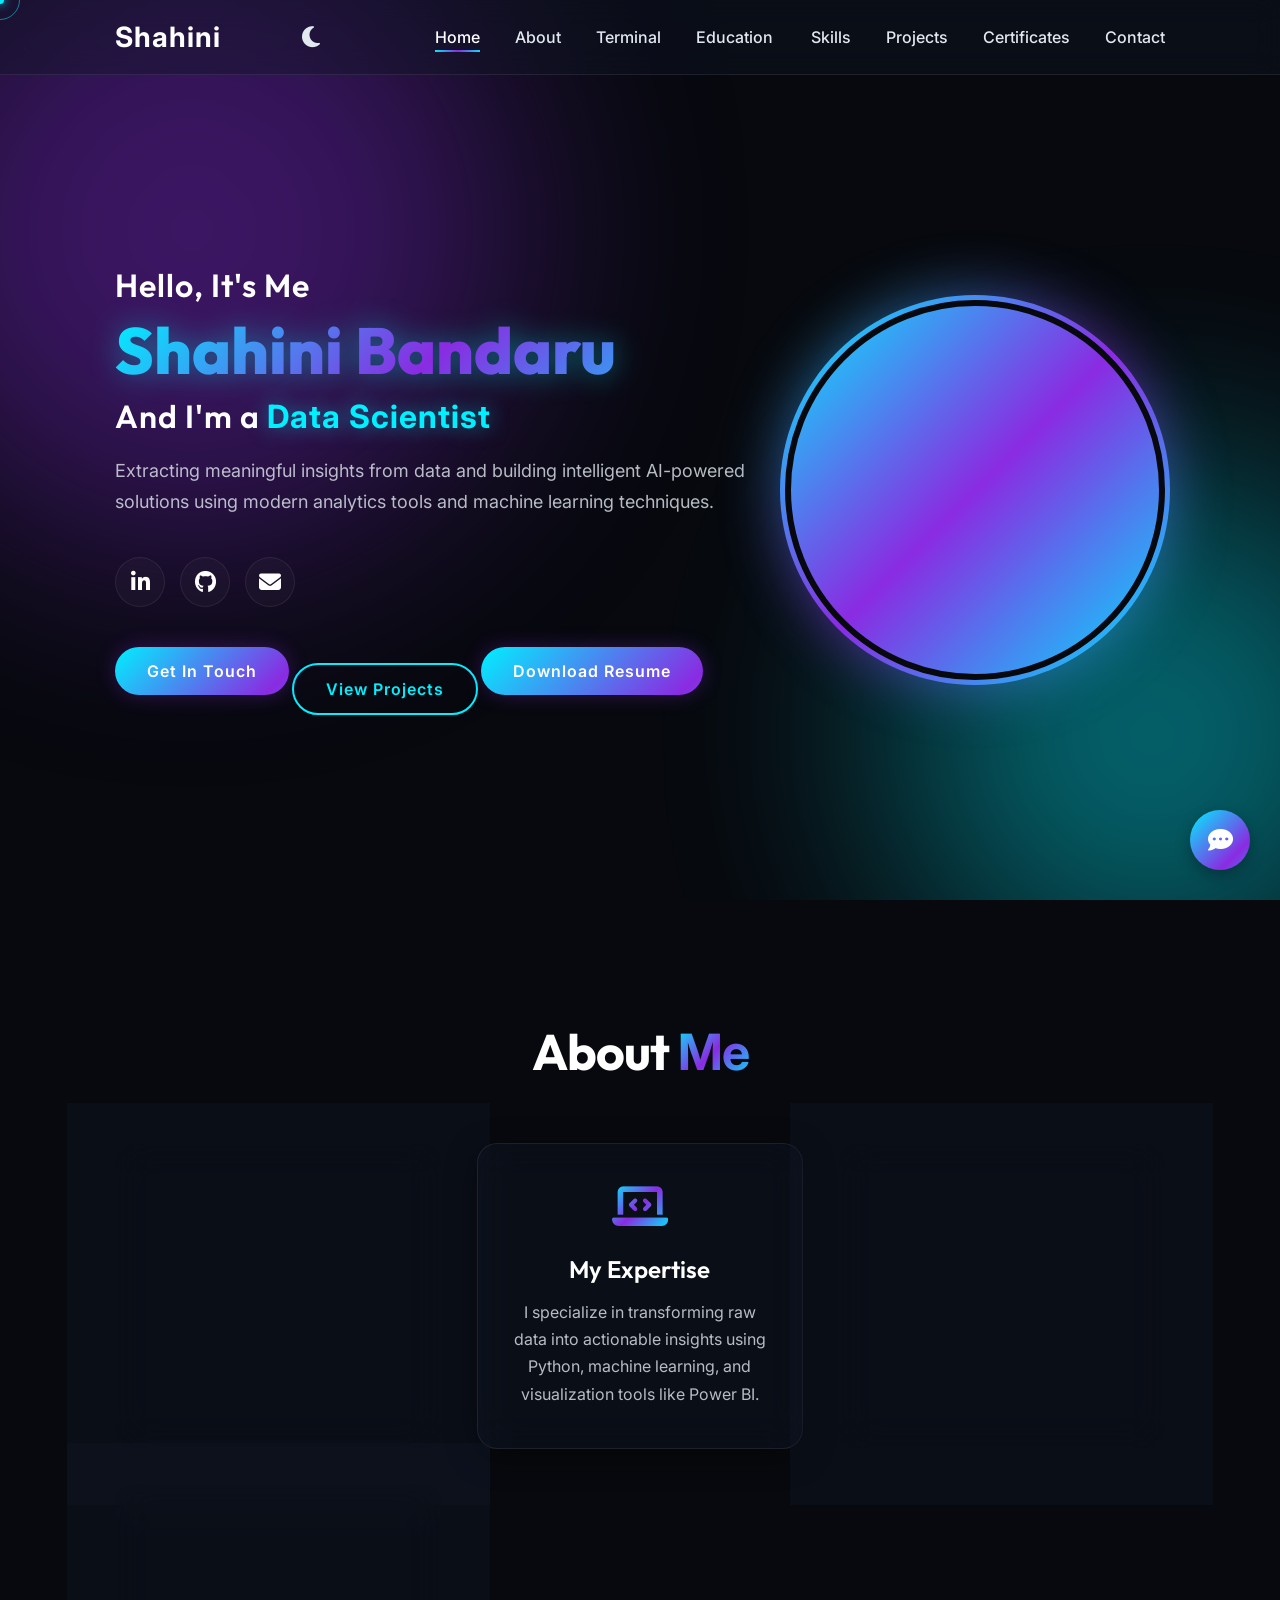
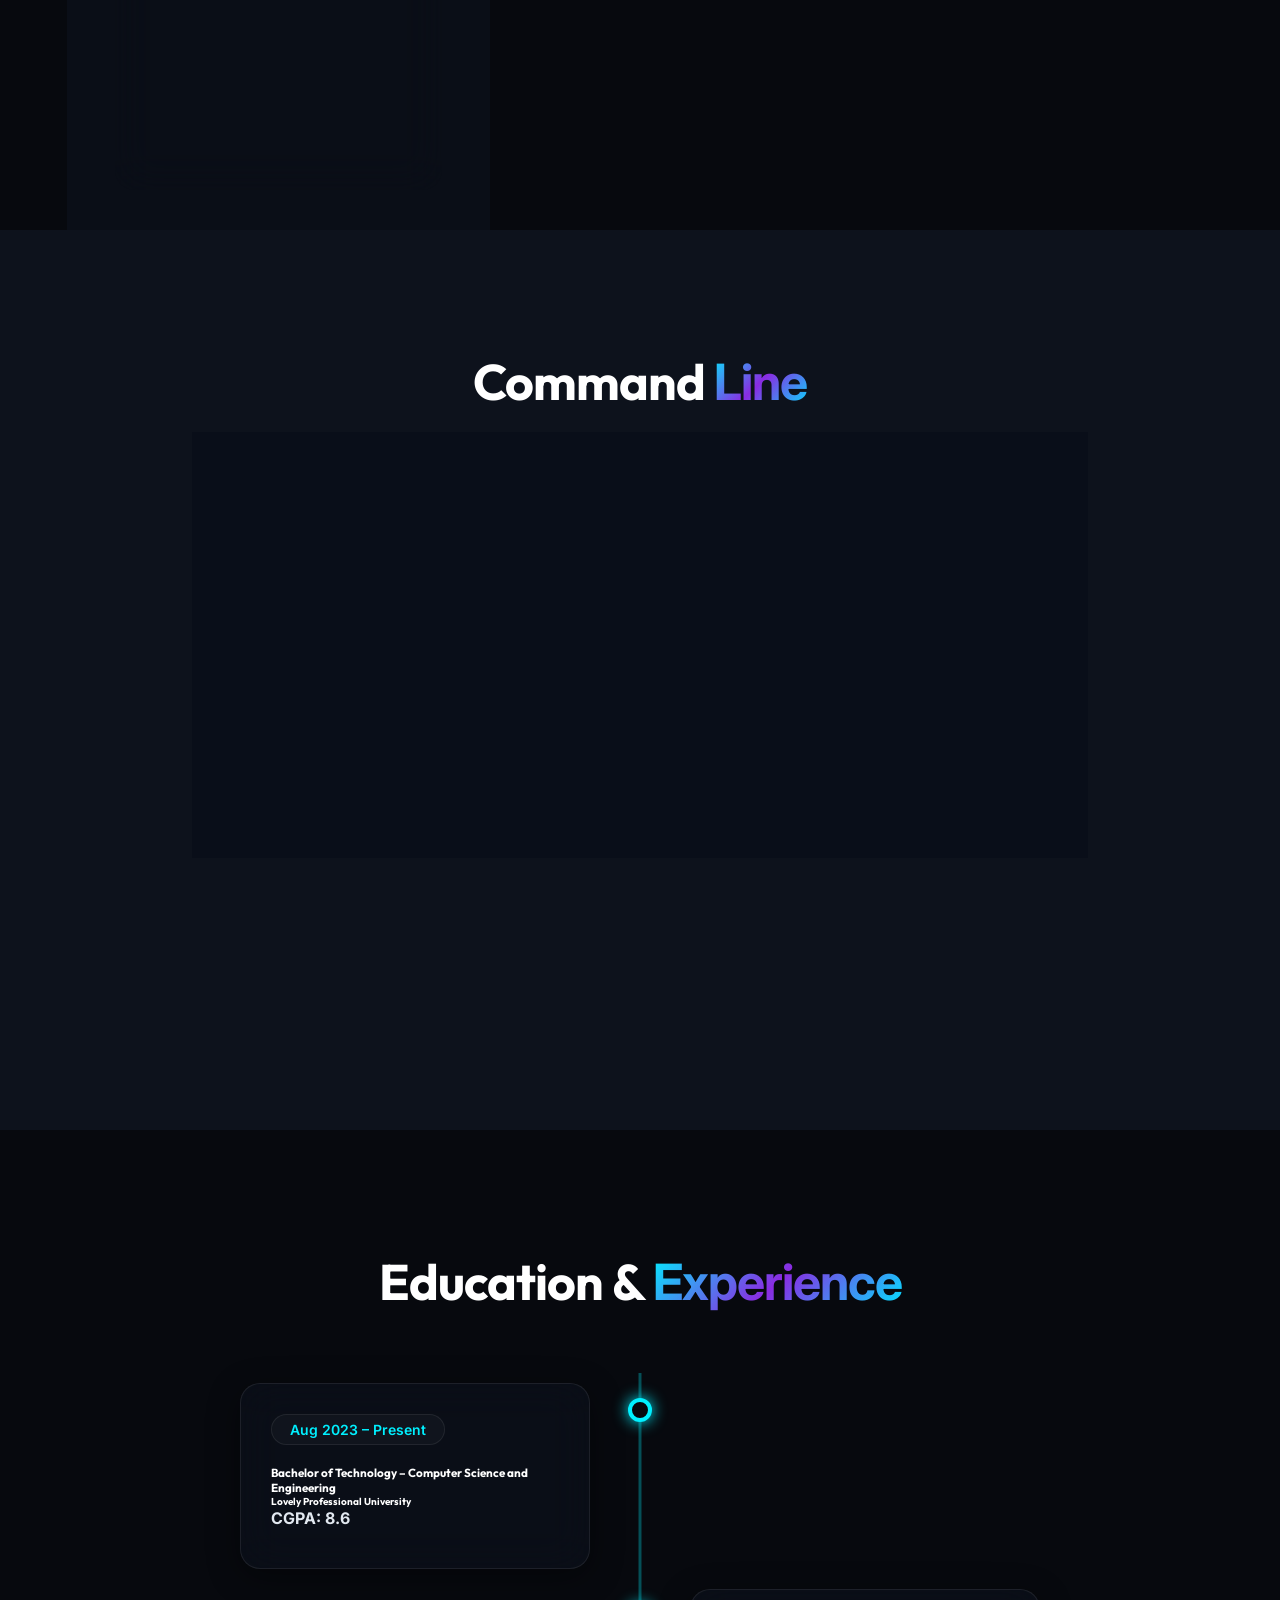
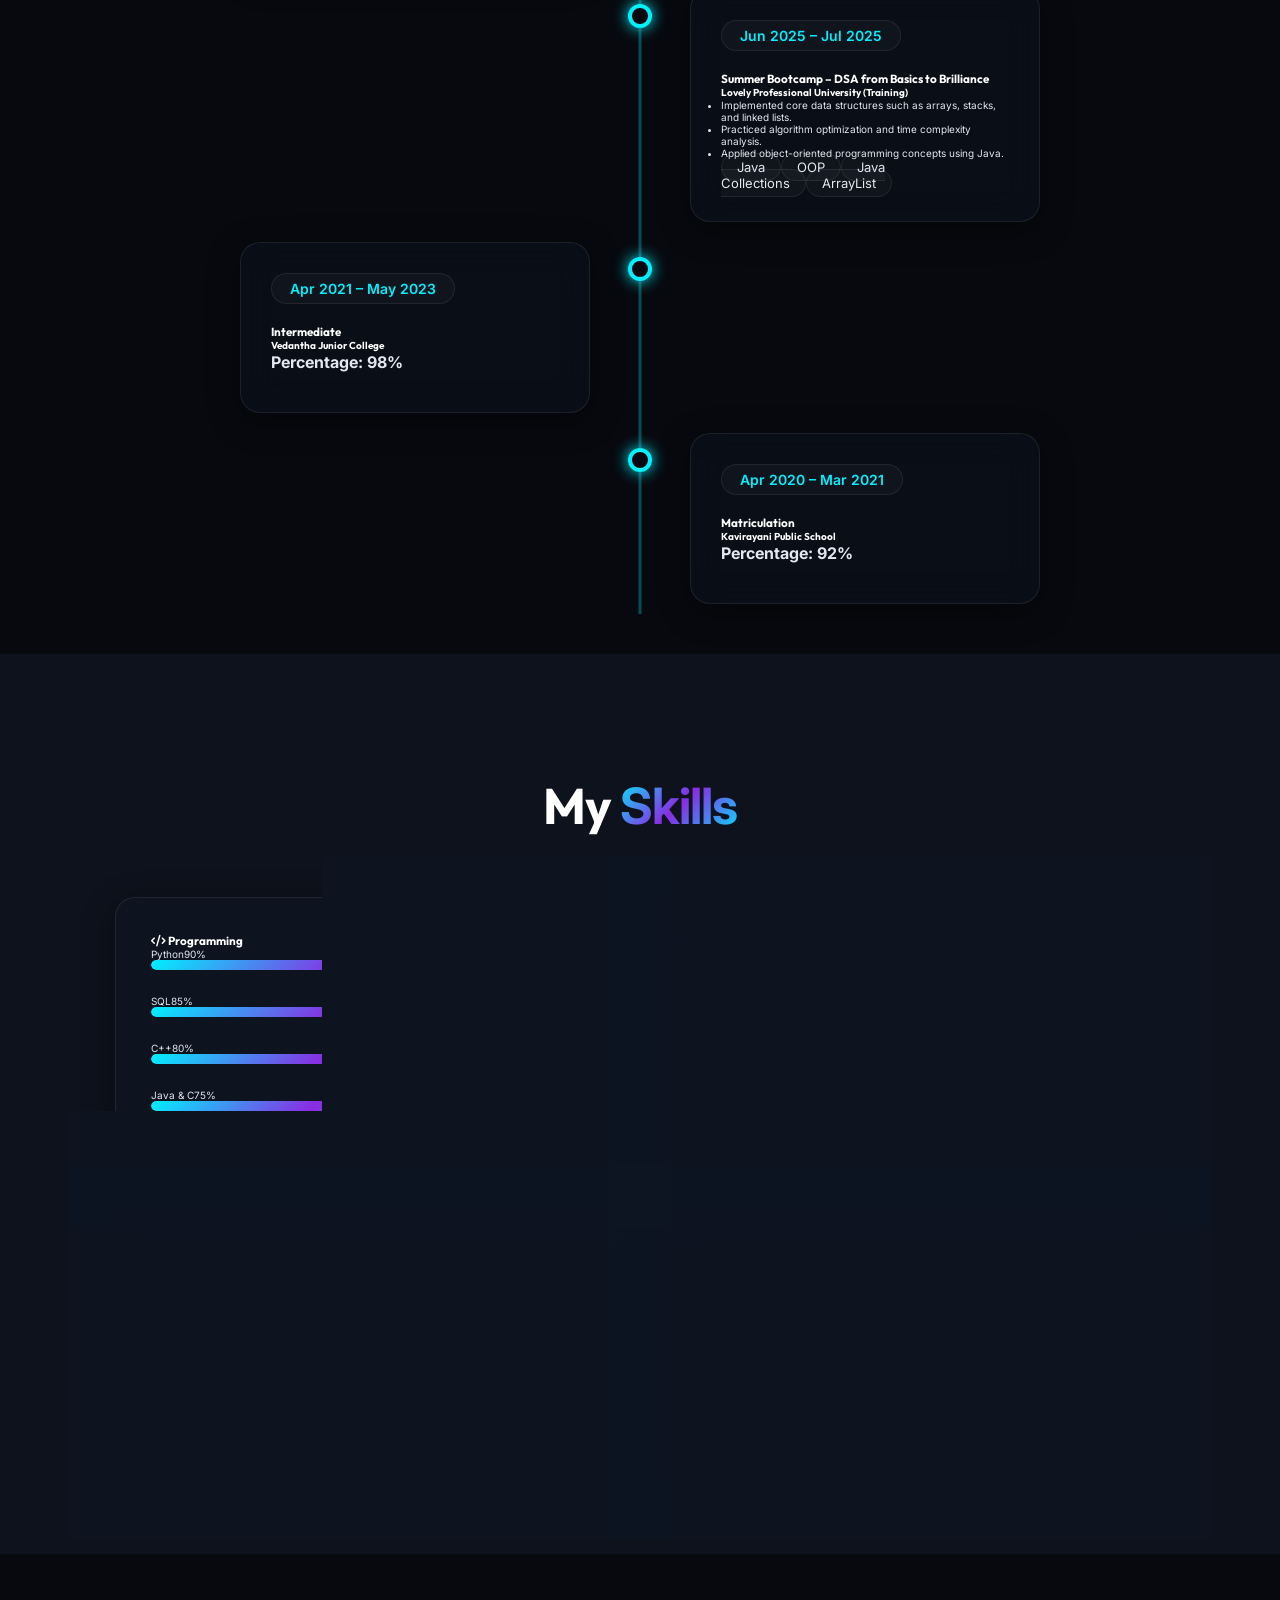
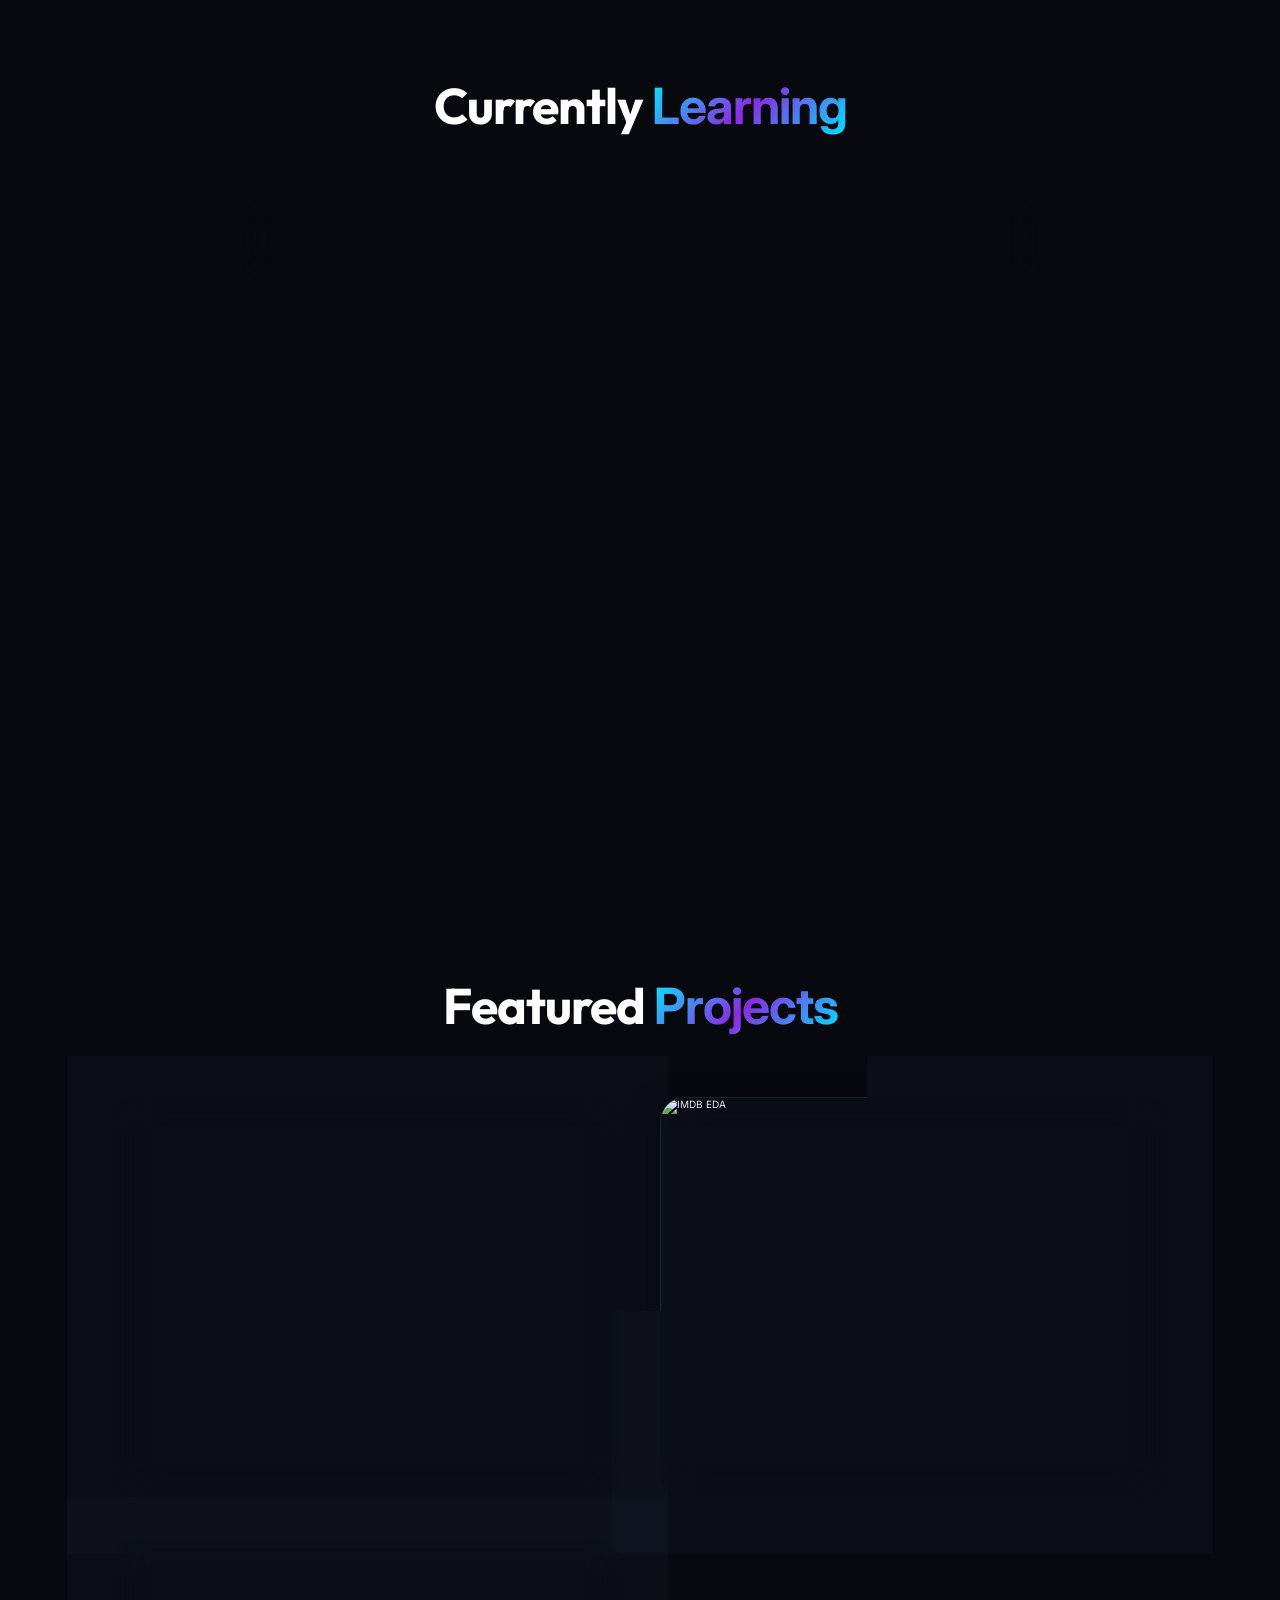
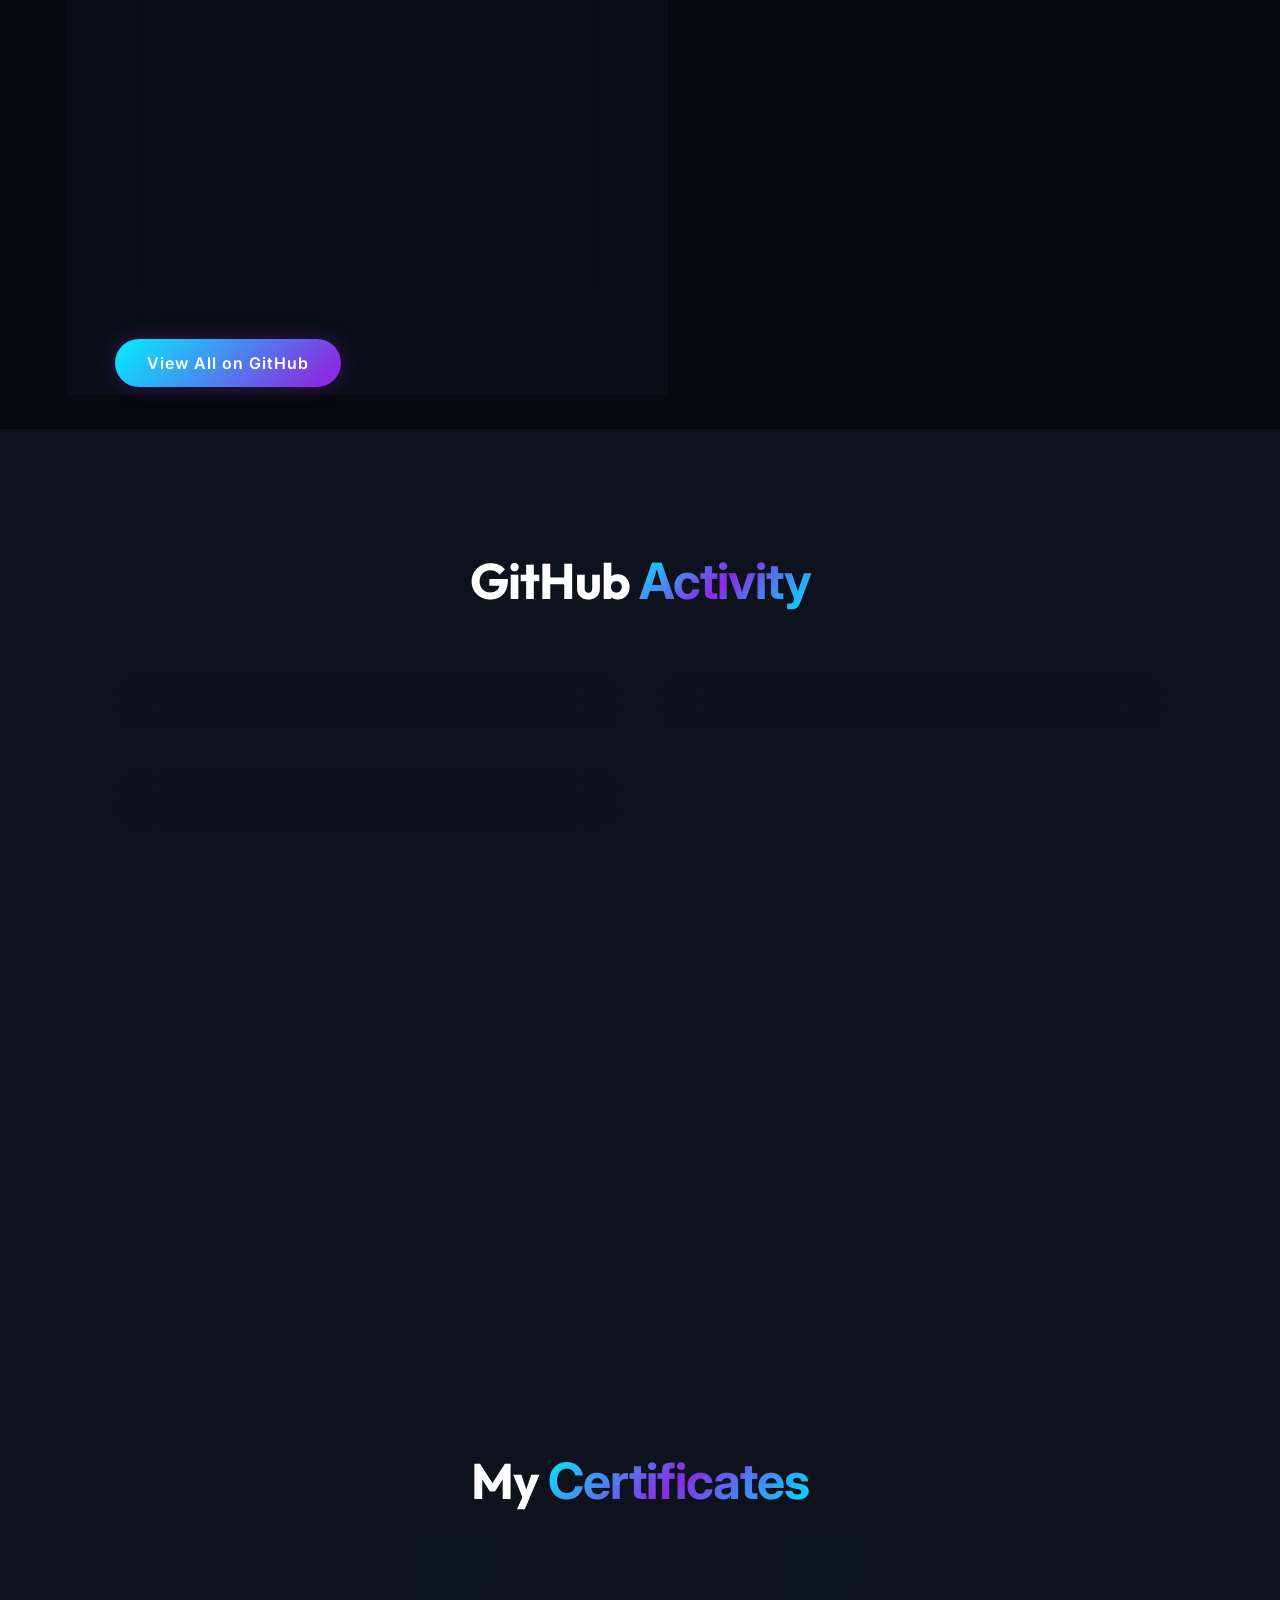
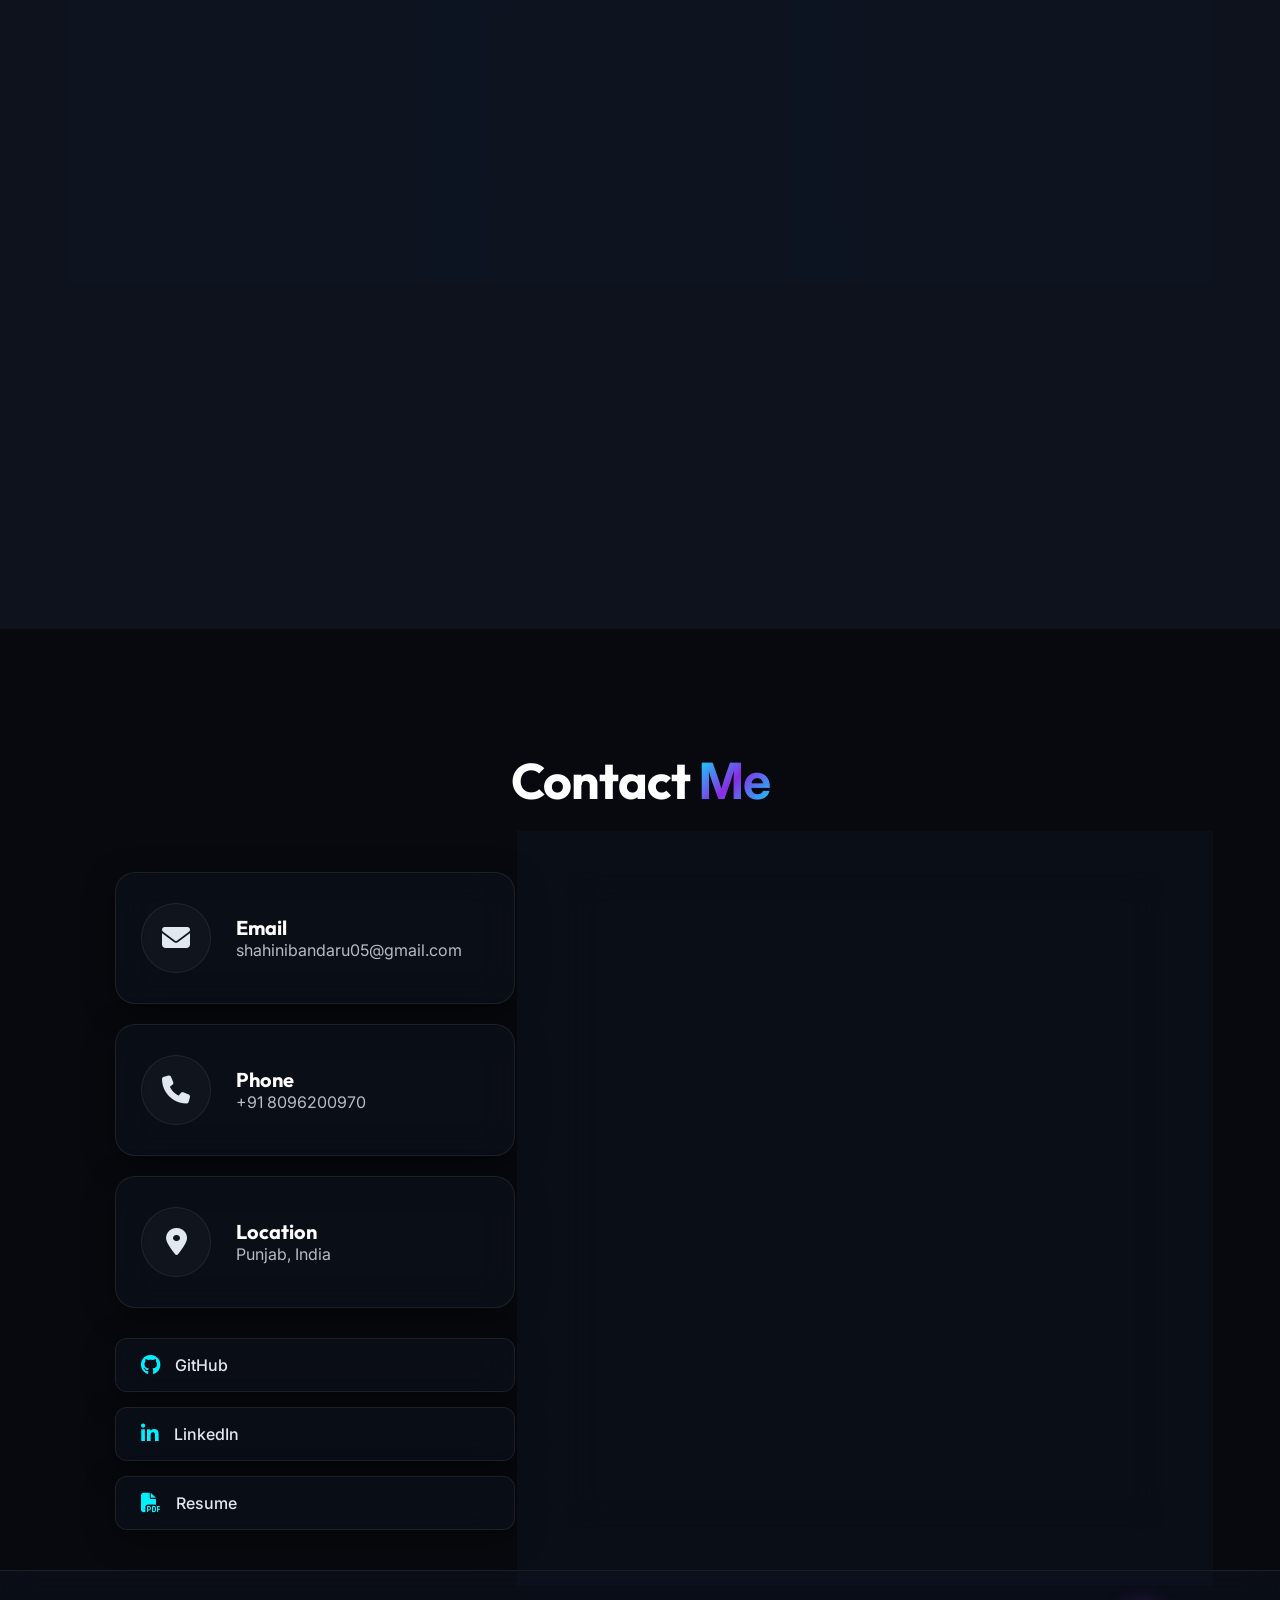
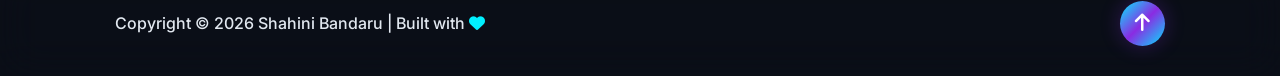
==== commit 5aab4b18: "Enhance index.html with SEO and content updates Updated the title and meta description for SEO. Adde" ====
--- a/index.html
+++ b/index.html
@@ -3,7 +3,8 @@
 <head>
     <meta charset="UTF-8">
     <meta name="viewport" content="width=device-width, initial-scale=1.0">
-    <title>Shahini Bandaru | Premium Developer</title>
+    <meta name="description" content="Shahini Bandaru's personal portfolio showcasing data science projects, machine learning expertise, and professional experience.">
+    <title>Shahini Bandaru | Data Science Portfolio</title>
     <!-- Google Fonts -->
     <link href="https://fonts.googleapis.com/css2?family=Outfit:wght@300;400;500;600;700;800&family=Inter:wght@300;400;500;600&display=swap" rel="stylesheet">
     <!-- Font Awesome -->
@@ -28,6 +29,7 @@
     <div class="blob blob-1"></div>
     <div class="blob blob-2"></div>
 
+    <main>
     <section class="home" id="home">
         <div id="particles-js"></div>
         <div class="home-content z-index-1">
@@ -43,6 +45,7 @@
             <div class="hero-buttons anim-slide-up delay-6">
                 <a href="#contact" class="btn btn-gradient shine">Get In Touch</a>
                 <a href="#projects" class="btn btn-outline neon-hover">View Projects</a>
+                <a href="Shahini_Bandaru_Resume.pdf" download class="btn btn-gradient shine">Download Resume</a>
             </div>
         </div>
         <div class="home-img z-index-1 anim-zoom">
@@ -182,6 +185,21 @@
         </div>
     </section>
 
+    <section class="learning" id="learning" style="background: var(--bg-color);">
+        <h2 class="heading">Currently <span>Learning</span></h2>
+        <div class="skills-container wrapper" style="justify-content: center; display: flex;">
+            <div class="skill-category glass hover-gradient-border float-anim" style="max-width: 800px; text-align: center; width: 100%;">
+                <div class="tags-container" style="justify-content: center; gap: 1.5rem;">
+                    <span class="skill-tag hover-bg">Machine Learning</span>
+                    <span class="skill-tag hover-bg">Deep Learning</span>
+                    <span class="skill-tag hover-bg">Data Visualization</span>
+                    <span class="skill-tag hover-bg">Model Deployment</span>
+                    <span class="skill-tag hover-bg">Generative AI</span>
+                </div>
+            </div>
+        </div>
+    </section>
+
     <section class="projects" id="projects">
         <h2 class="heading">Featured <span>Projects</span></h2>
         <div class="projects-grid">
@@ -191,7 +209,7 @@
                 </div>
                 <div class="project-content">
                     <h3>Hospital Patient Flow Dashboard</h3>
-                    <p>Power BI dashboard analyzing hospital patient flow and departmental efficiency. Improved operational visibility by 35-40%.</p>
+                    <p>Developed a Power BI dashboard to analyze hospital patient flow and departmental efficiency. Implemented DAX measures and Power Query transformations to improve operational visibility and data-driven decision making.</p>
                     <div class="tech-stack-tags mb-3"><span class="glass-tag">Power BI</span><span class="glass-tag">DAX</span><span class="glass-tag">Power Query</span></div>
                     <div class="p-links">
                         <a href="https://github.com/Shahini505" target="_blank" class="btn-sm btn-outline"><i class="fab fa-github"></i> GitHub</a>
@@ -205,7 +223,7 @@
                 </div>
                 <div class="project-content">
                     <h3>IMDB Movie Data Analysis</h3>
-                    <p>Explored movie ratings, revenue, popularity, and genre patterns. Used statistical summaries, heatmaps, and visualizations.</p>
+                    <p>Analyzed a large IMDB movie dataset using Python. Performed data cleaning, exploratory data analysis (EDA), correlation analysis, and created visualizations using Pandas, Matplotlib, and Seaborn to uncover patterns in movie ratings, revenue, and popularity.</p>
                     <div class="tech-stack-tags mb-3"><span class="glass-tag">Python</span><span class="glass-tag">Pandas</span><span class="glass-tag">Seaborn</span><span class="glass-tag">Matplotlib</span></div>
                     <div class="p-links">
                         <a href="https://github.com/Shahini505" target="_blank" class="btn-sm btn-outline"><i class="fab fa-github"></i> GitHub</a>
@@ -219,7 +237,7 @@
                 </div>
                 <div class="project-content">
                     <h3>AI Cover Letter Generator</h3>
-                    <p>AI web application generating personalized cover letters using Gemini Flash API, styled with premium web aesthetics.</p>
+                    <p>Built an AI-powered web application that generates personalized cover letters using generative AI. Integrated the Gemini API with a modern HTML/CSS/JavaScript interface to automate professional document creation.</p>
                     <div class="tech-stack-tags mb-3"><span class="glass-tag">HTML/CSS/JS</span><span class="glass-tag">Gemini API</span><span class="glass-tag">Generative AI</span></div>
                     <div class="p-links">
                         <a href="https://github.com/Shahini505" target="_blank" class="btn-sm btn-outline"><i class="fab fa-github"></i> GitHub</a>
@@ -230,6 +248,21 @@
         </div>
         <div class="text-center mt-5">
             <a href="https://github.com/Shahini505" target="_blank" class="btn btn-gradient shine">View All on GitHub</a>
+        </div>
+    </section>
+
+    <section class="github-activity" id="github-activity" style="background: var(--second-bg-color);">
+        <h2 class="heading">GitHub <span>Activity</span></h2>
+        <div class="projects-grid wrapper">
+            <div class="project-card glass hover-gradient-border float-anim" style="padding: 2rem; display: flex; justify-content: center; align-items: center;">
+                <img src="https://github-readme-stats.vercel.app/api?username=shahini505&show_icons=true&theme=tokyonight" alt="GitHub Stats" style="width: 100%; max-width: 450px;">
+            </div>
+            <div class="project-card glass hover-gradient-border float-anim delay-1" style="padding: 2rem; display: flex; justify-content: center; align-items: center;">
+                <img src="https://github-readme-streak-stats.herokuapp.com/?user=shahini505&theme=tokyonight" alt="GitHub Streak" style="width: 100%; max-width: 450px;">
+            </div>
+            <div class="project-card glass hover-gradient-border float-anim delay-2" style="padding: 2rem; display: flex; justify-content: center; align-items: center;">
+                <img src="https://github-readme-stats.vercel.app/api/top-langs/?username=shahini505&layout=compact&theme=tokyonight" alt="Top Languages" style="width: 100%; max-width: 400px;">
+            </div>
         </div>
     </section>
 
@@ -281,7 +314,7 @@
                     <div class="icon-ring"><i class="fas fa-location-dot icon-gradient"></i></div>
                     <div>
                         <h3>Location</h3>
-                        <p>Andhra Pradesh, India</p>
+                        <p>Punjab, India</p>
                     </div>
                 </div>
 
@@ -358,6 +391,8 @@
         </button>
     </div>
 
+    </main>
+
     <footer class="footer z-index-1 relative glass-footer">
         <div class="footer-text"><p>Copyright &copy; 2026 Shahini Bandaru | Built with <i class="fas fa-heart" style="color:var(--main-color)"></i></p></div>
         <div class="footer-iconTop"><a href="#home" class="btn-gradient float-anim"><i class="fas fa-arrow-up"></i></a></div>
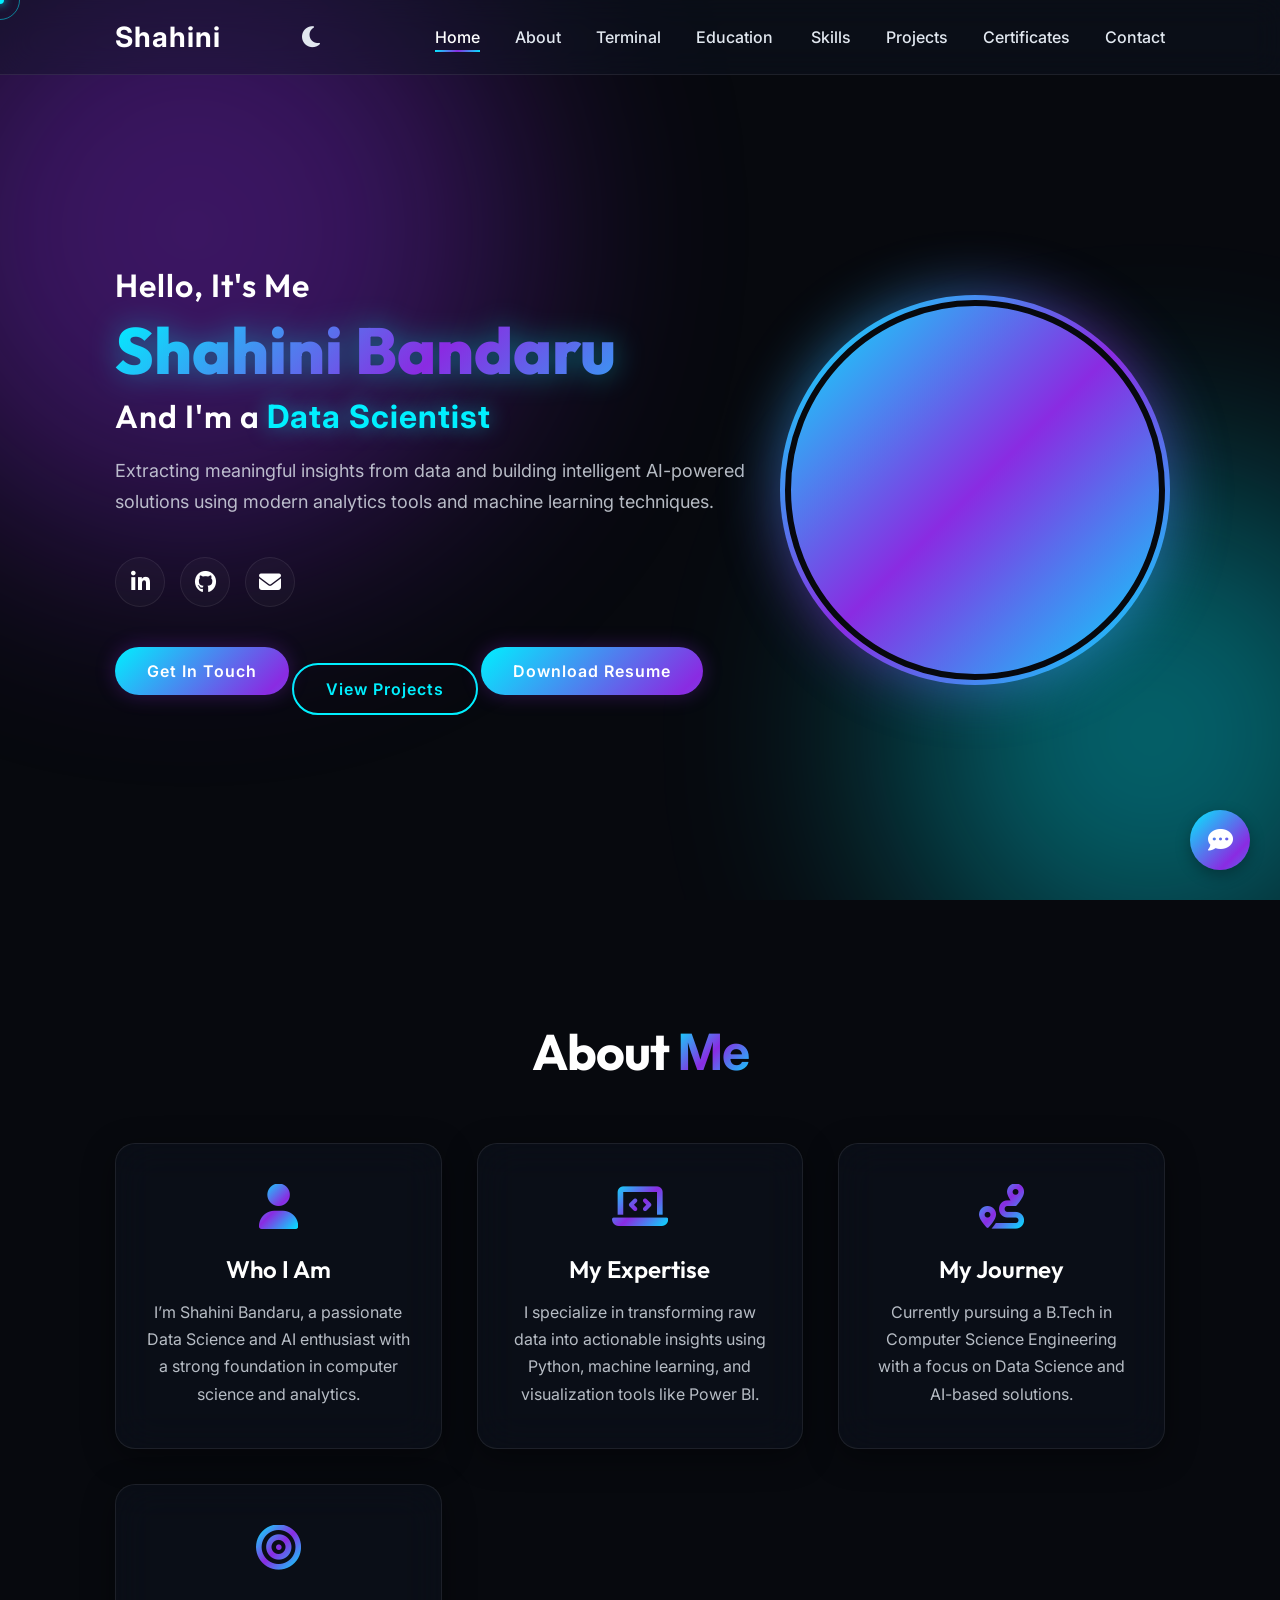
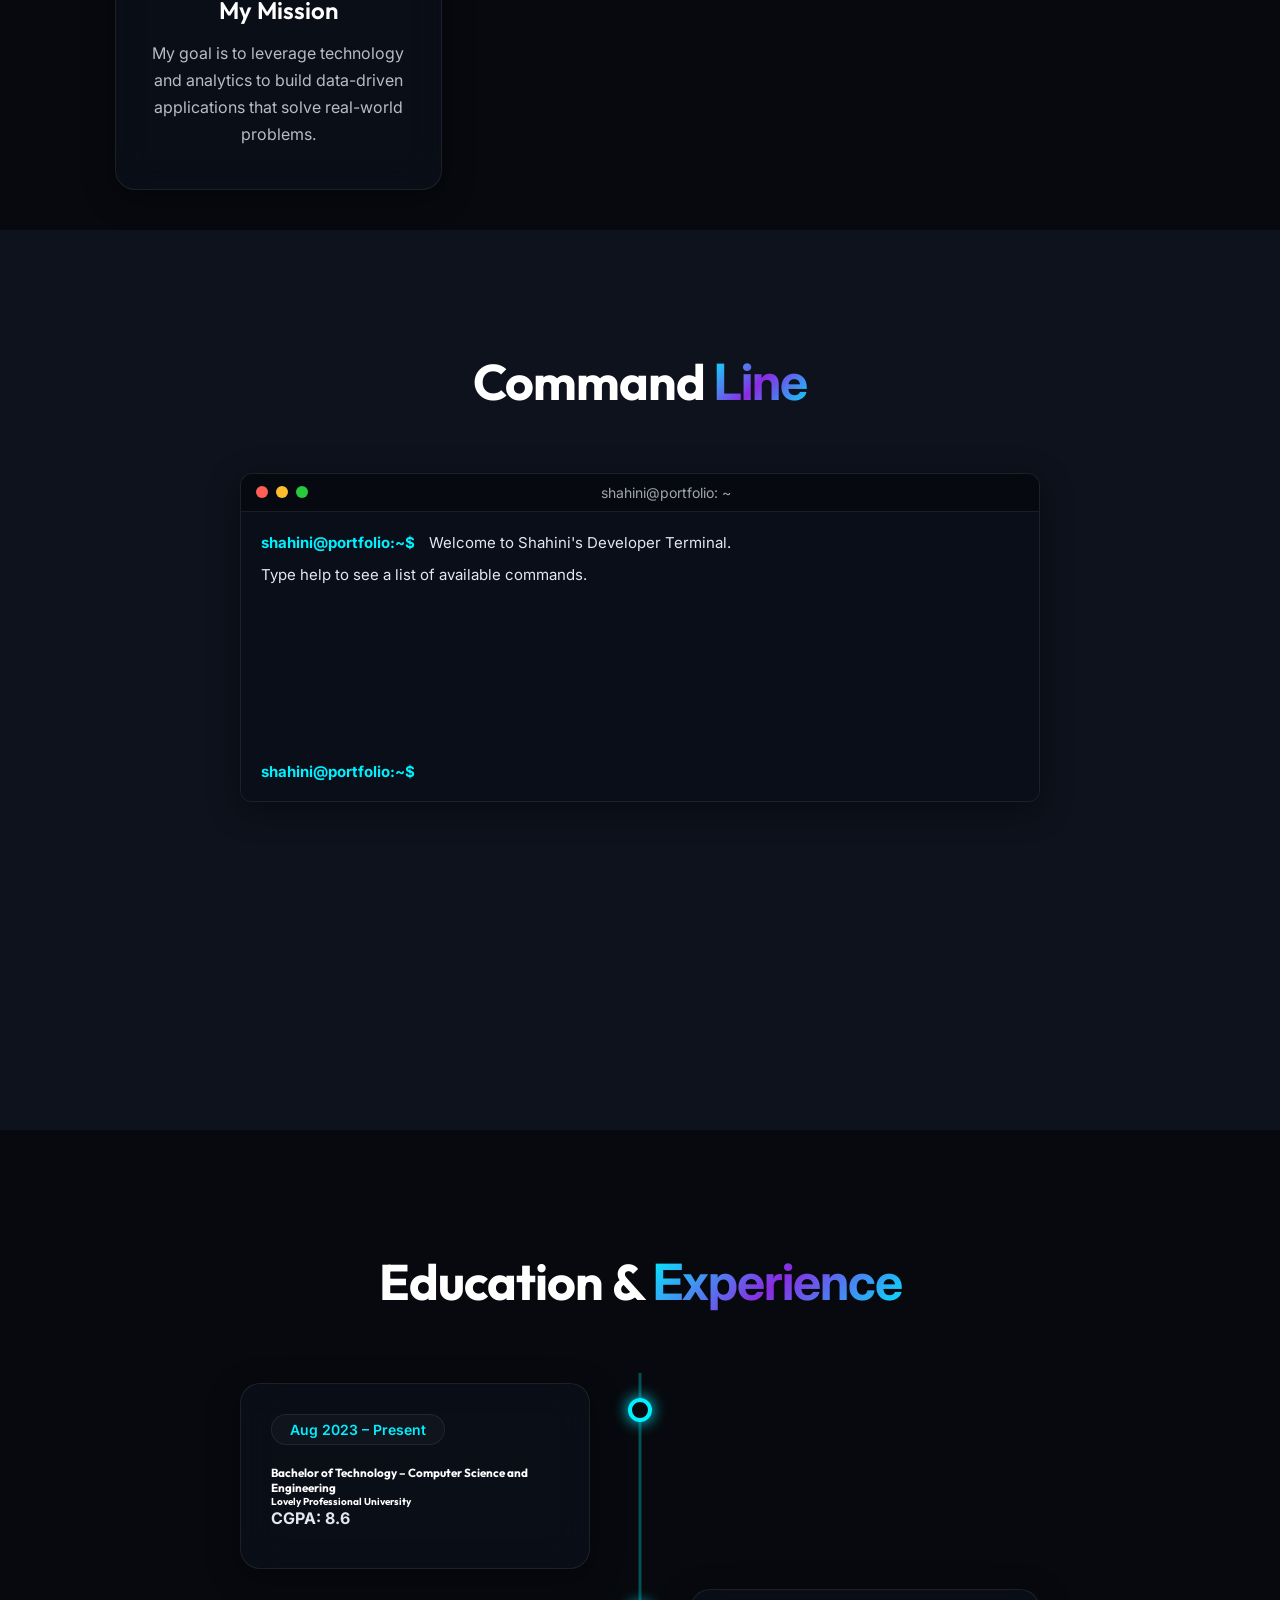
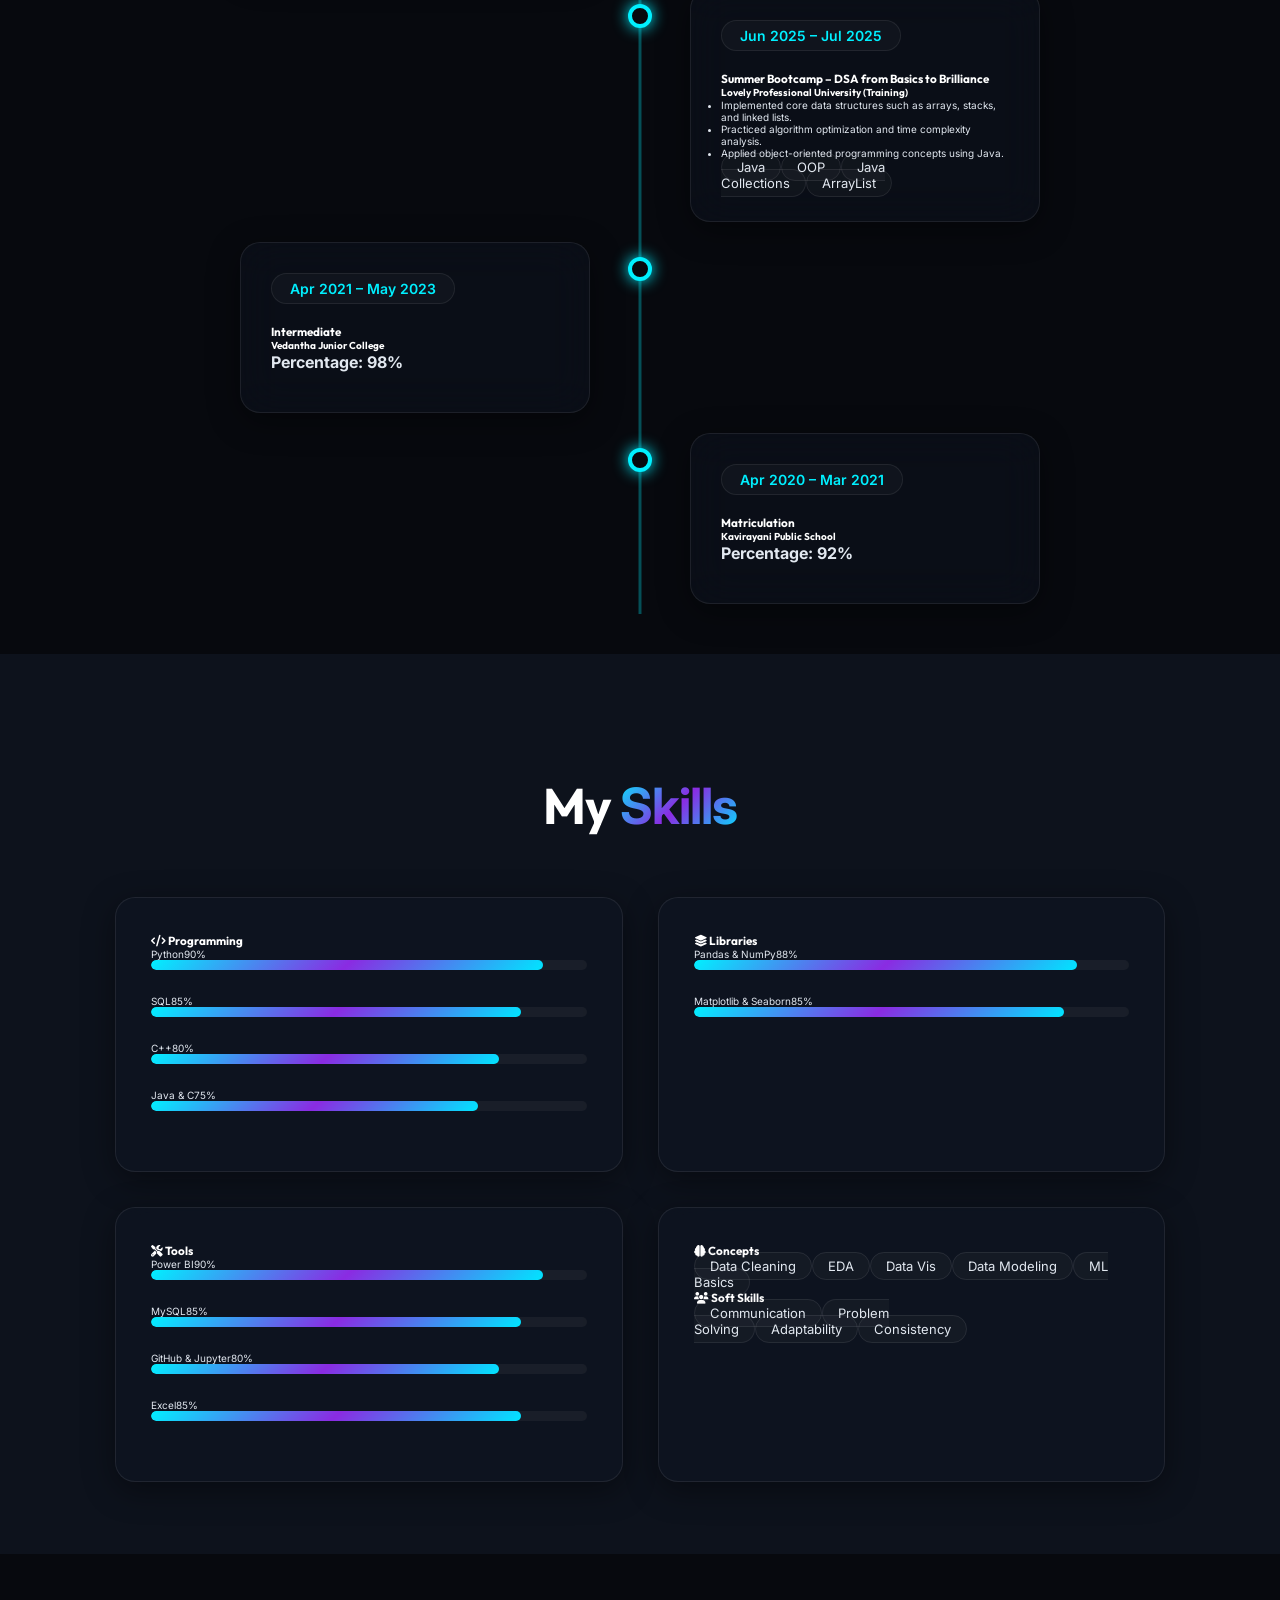
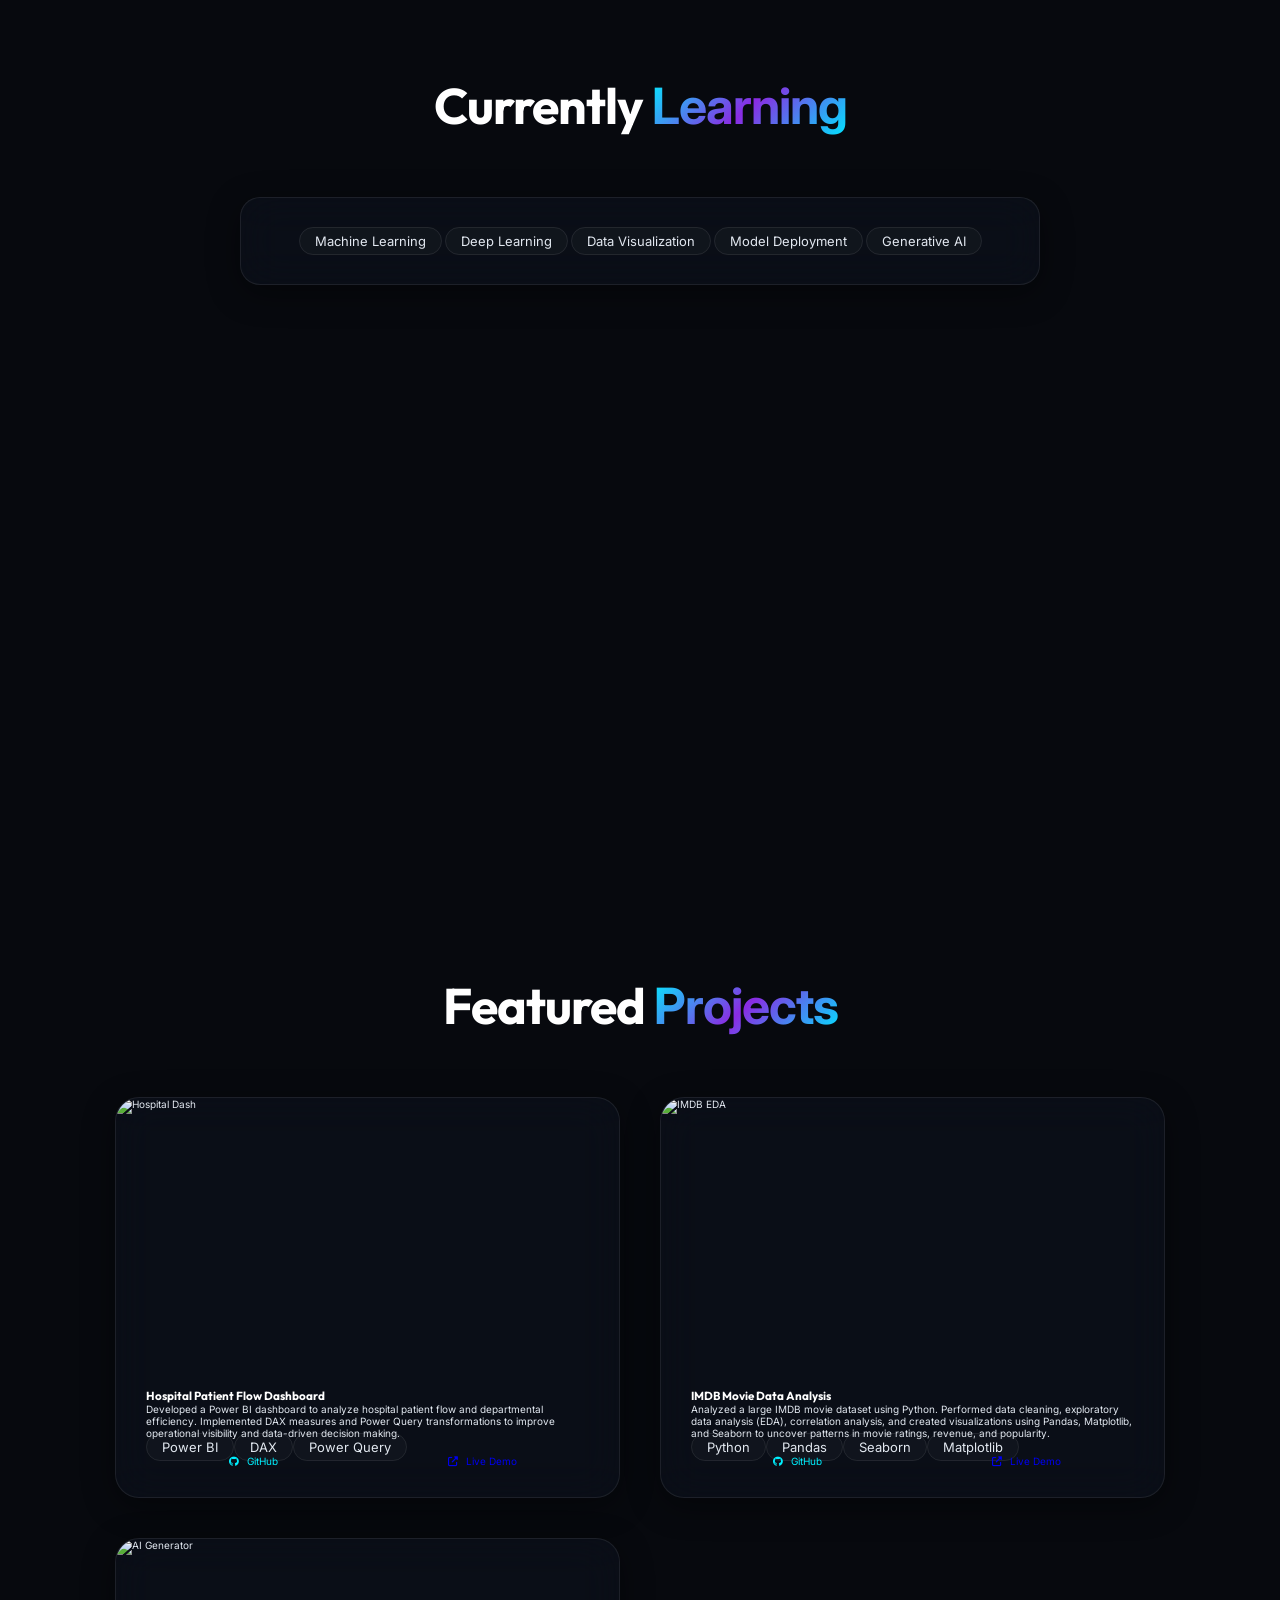
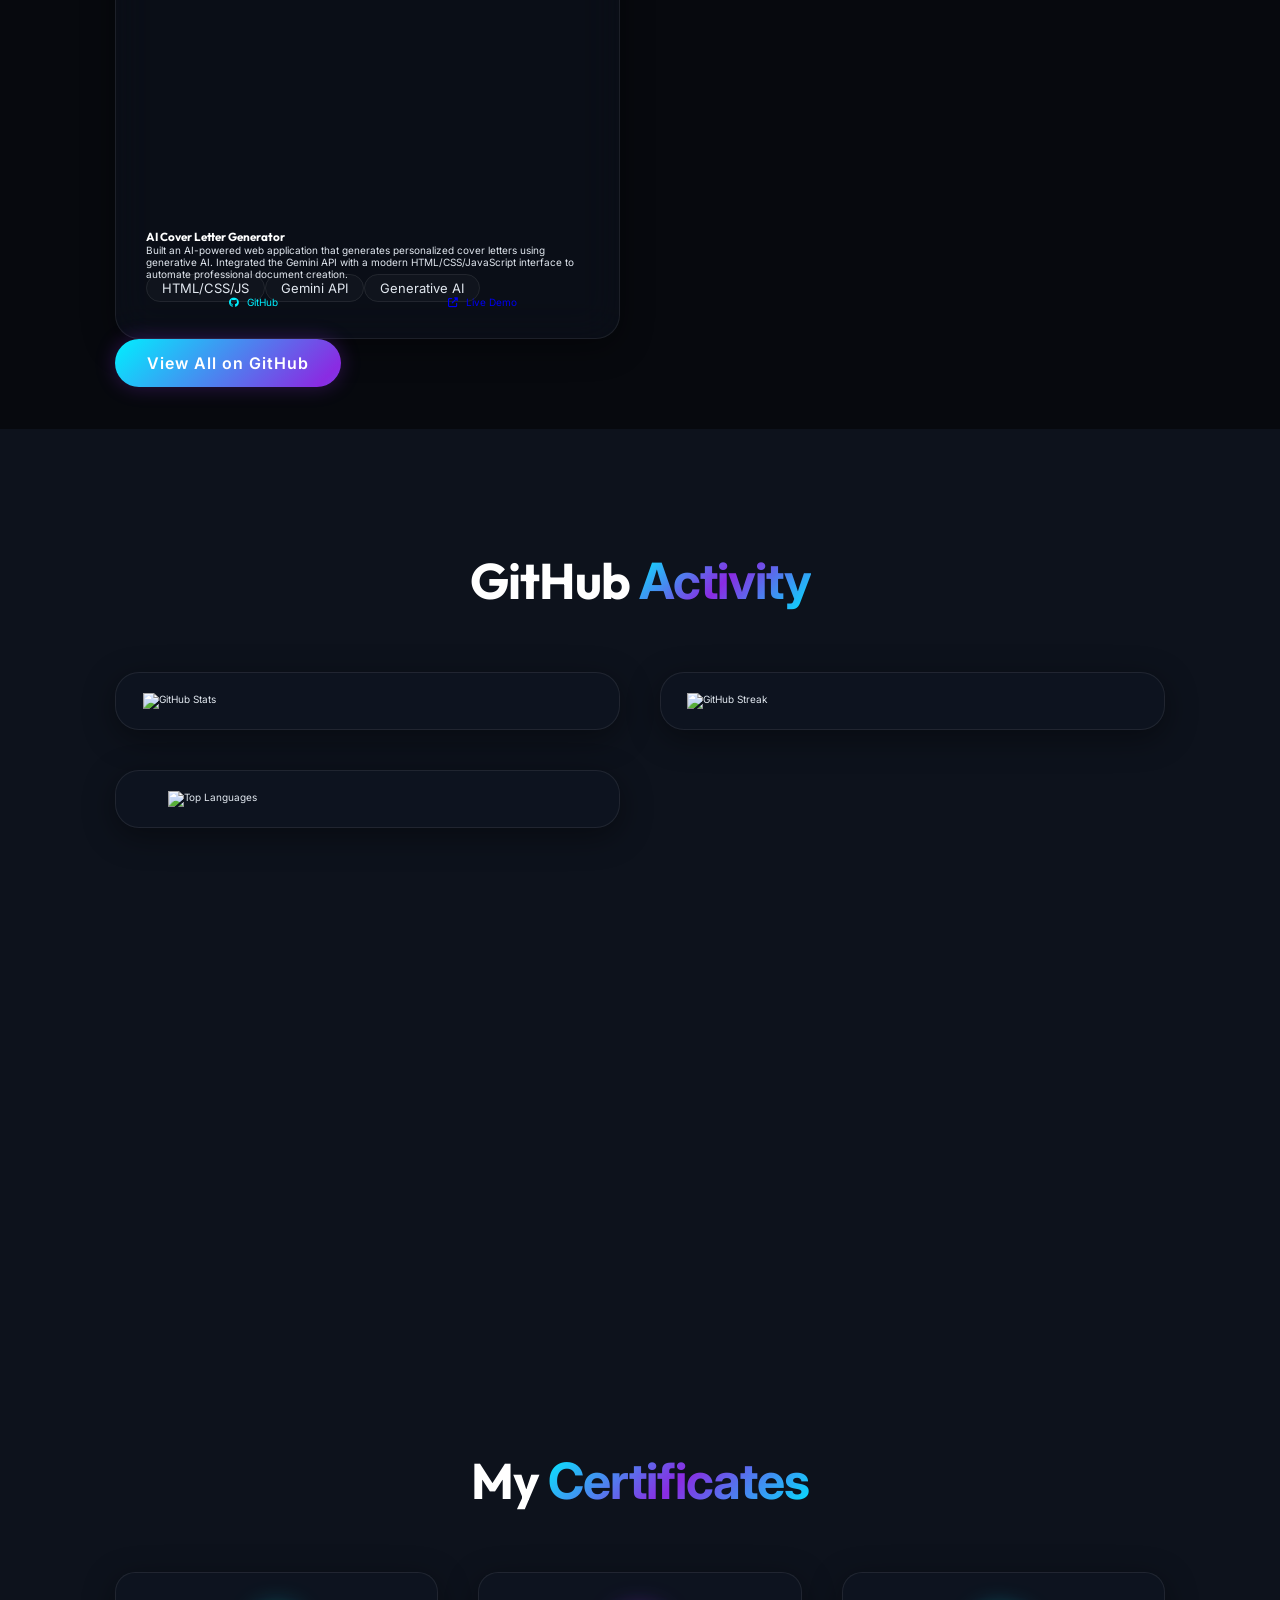
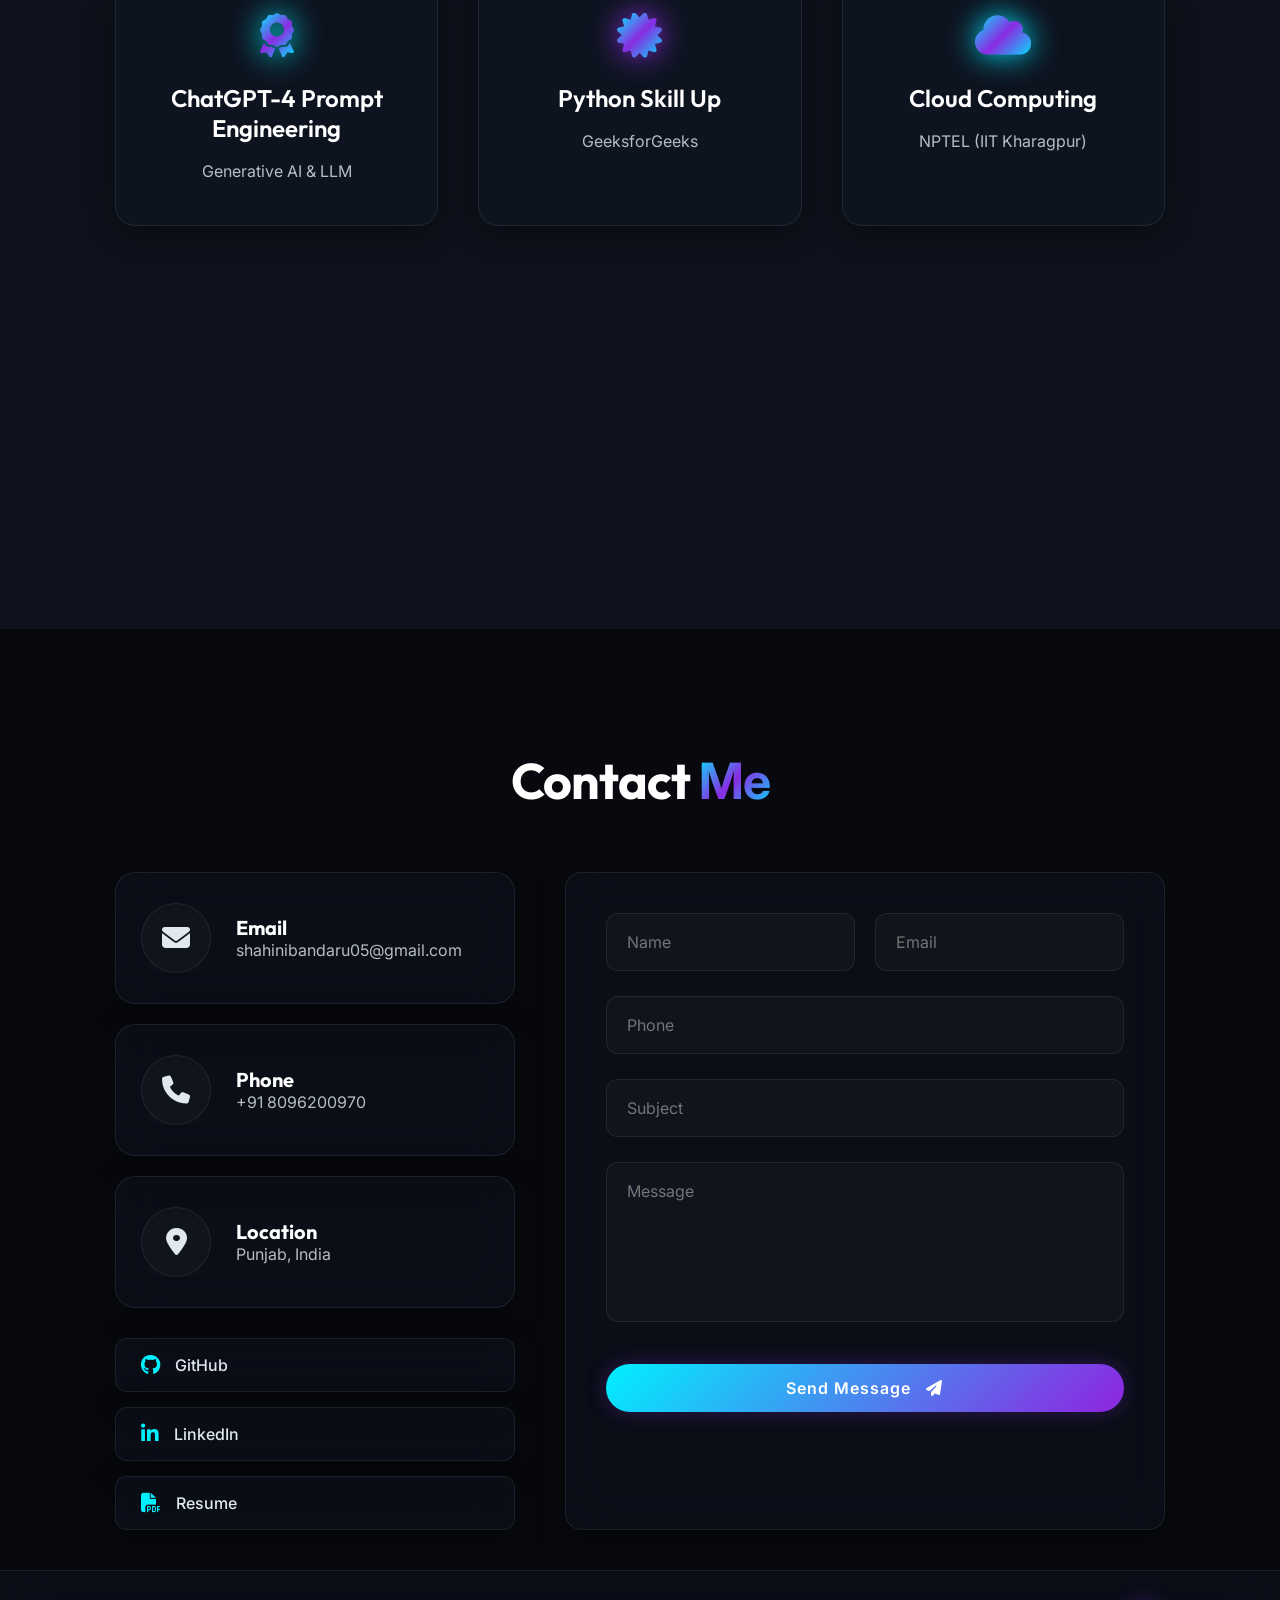
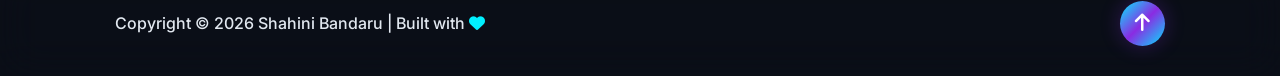
==== commit bc7fa2a8: "Update resume links to point to shahini.pdf" ====
--- a/index.html
+++ b/index.html
@@ -45,7 +45,7 @@
             <div class="hero-buttons anim-slide-up delay-6">
                 <a href="#contact" class="btn btn-gradient shine">Get In Touch</a>
                 <a href="#projects" class="btn btn-outline neon-hover">View Projects</a>
-                <a href="Shahini_Bandaru_Resume.pdf" download class="btn btn-gradient shine">Download Resume</a>
+                <a href="shahini.pdf" target="_blank" download class="btn btn-gradient shine">Download Resume</a>
             </div>
         </div>
         <div class="home-img z-index-1 anim-zoom">
@@ -326,7 +326,7 @@
                     <a href="https://linkedin.com/in/shahini-bandaru" target="_blank" class="social-btn glass hover-gradient-border">
                         <i class="fab fa-linkedin-in"></i> <span>LinkedIn</span>
                     </a>
-                    <a href="Doc1.pdf" download class="social-btn glass hover-gradient-border">
+                    <a href="shahini.pdf" target="_blank" download class="social-btn glass hover-gradient-border contact-link">
                         <i class="fas fa-file-pdf"></i> <span>Resume</span>
                     </a>
                 </div>
--- a/style.css
+++ b/style.css
@@ -695,4 +695,4 @@
  .teal-border { background: var(--tertiary-color); box-shadow: 0 0 20px var(--tertiary-color); }
  
  
- + 
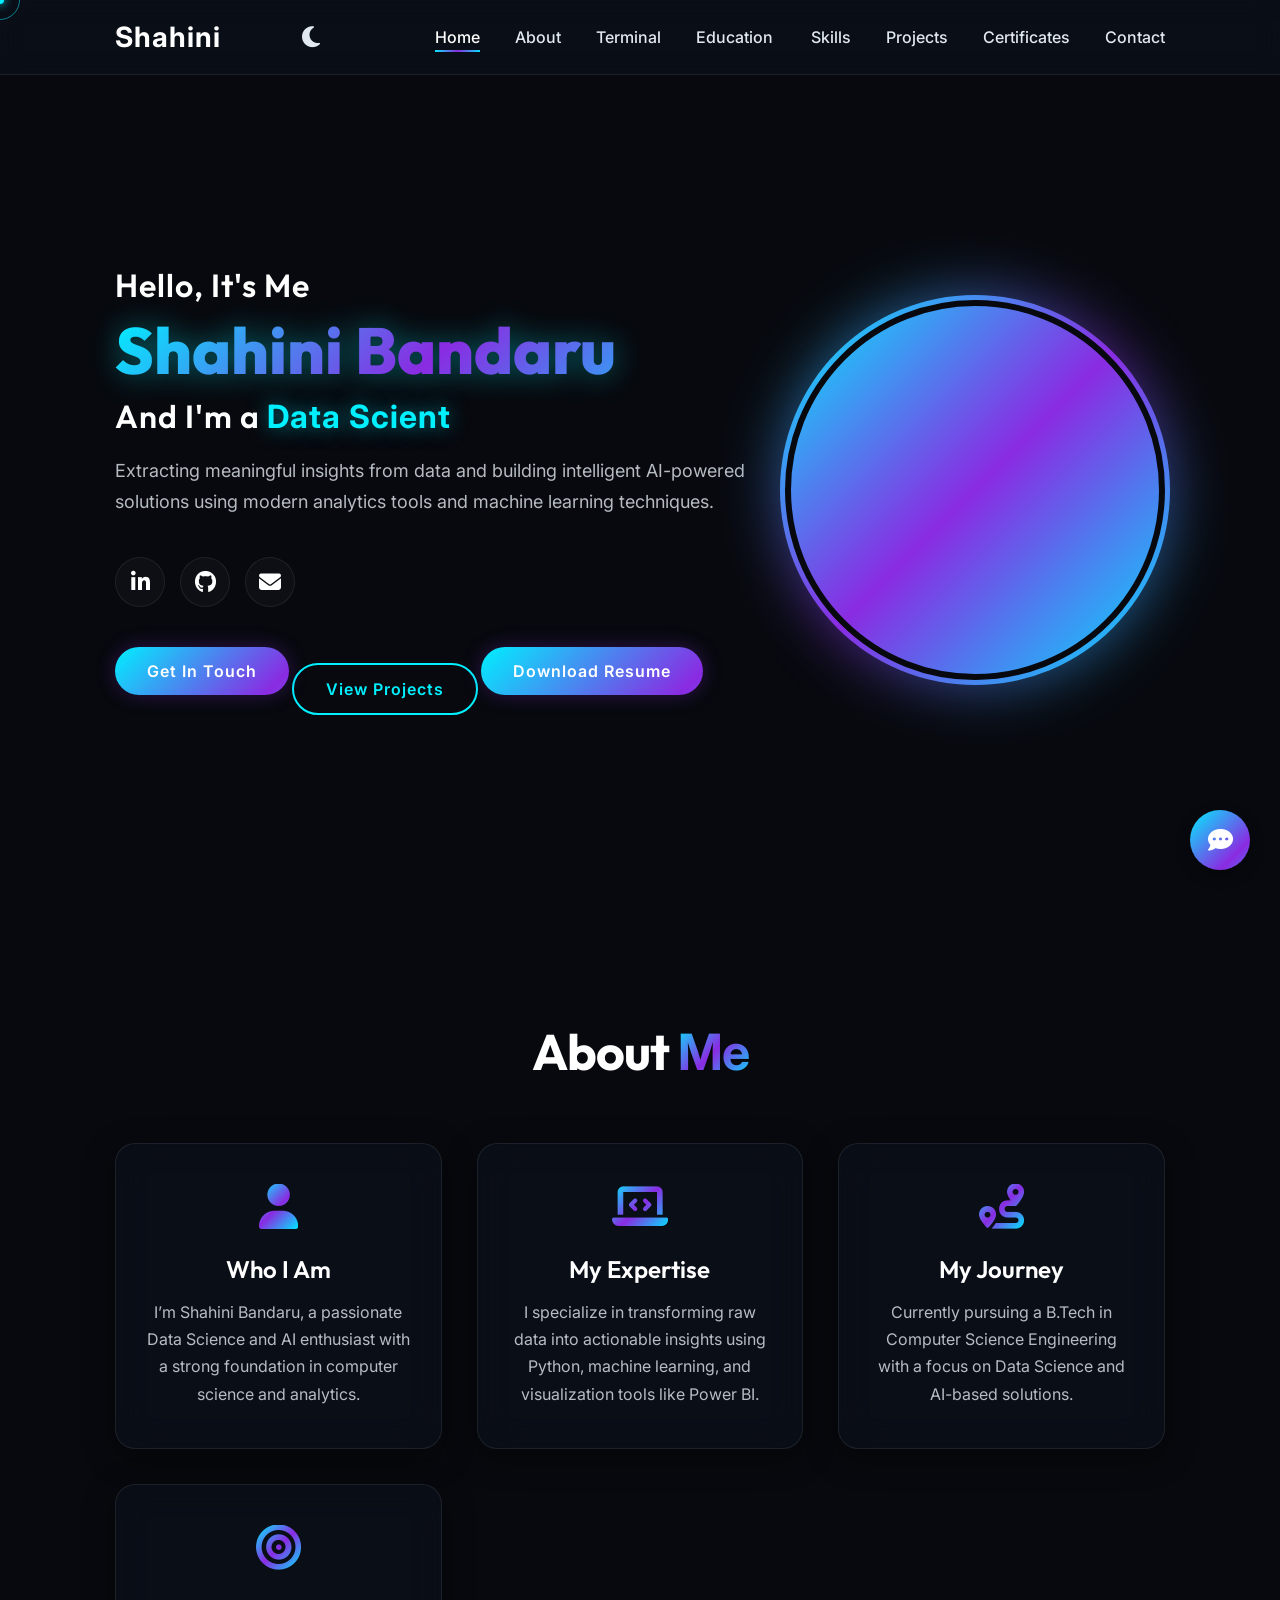
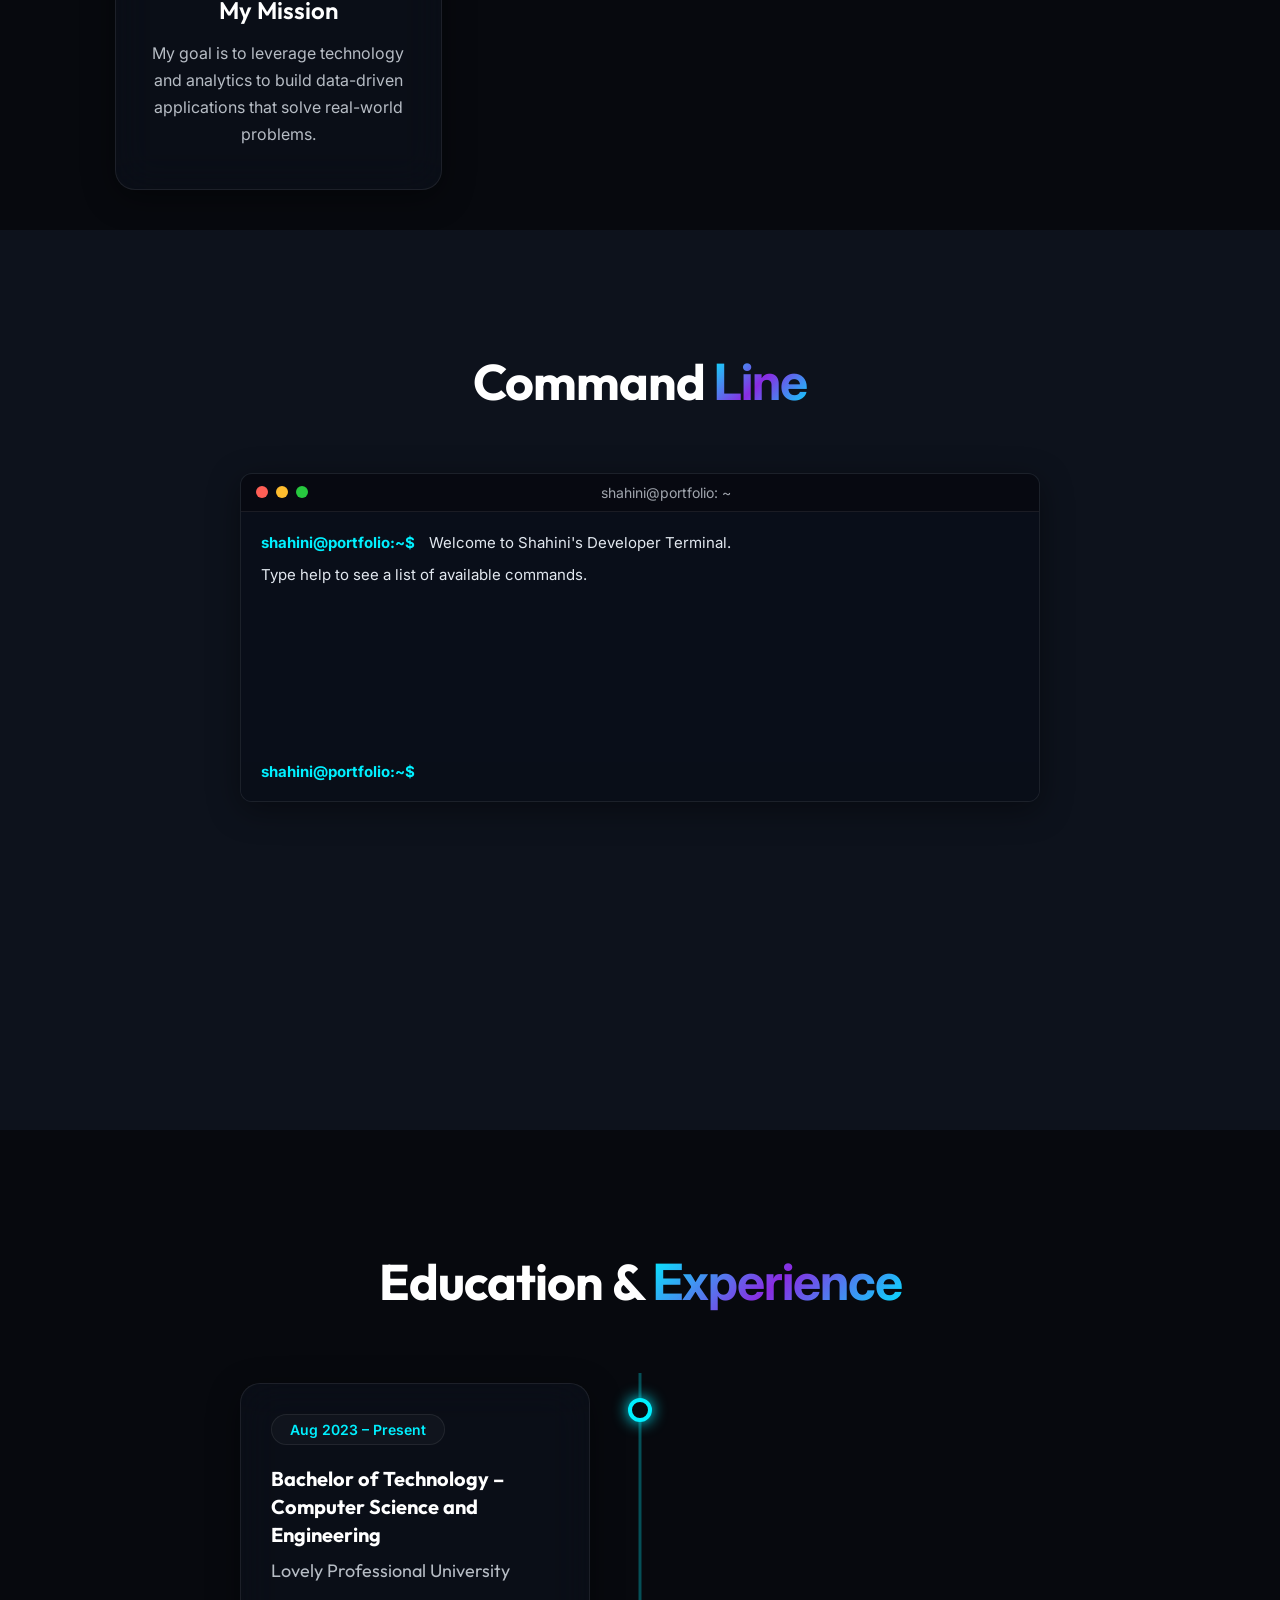
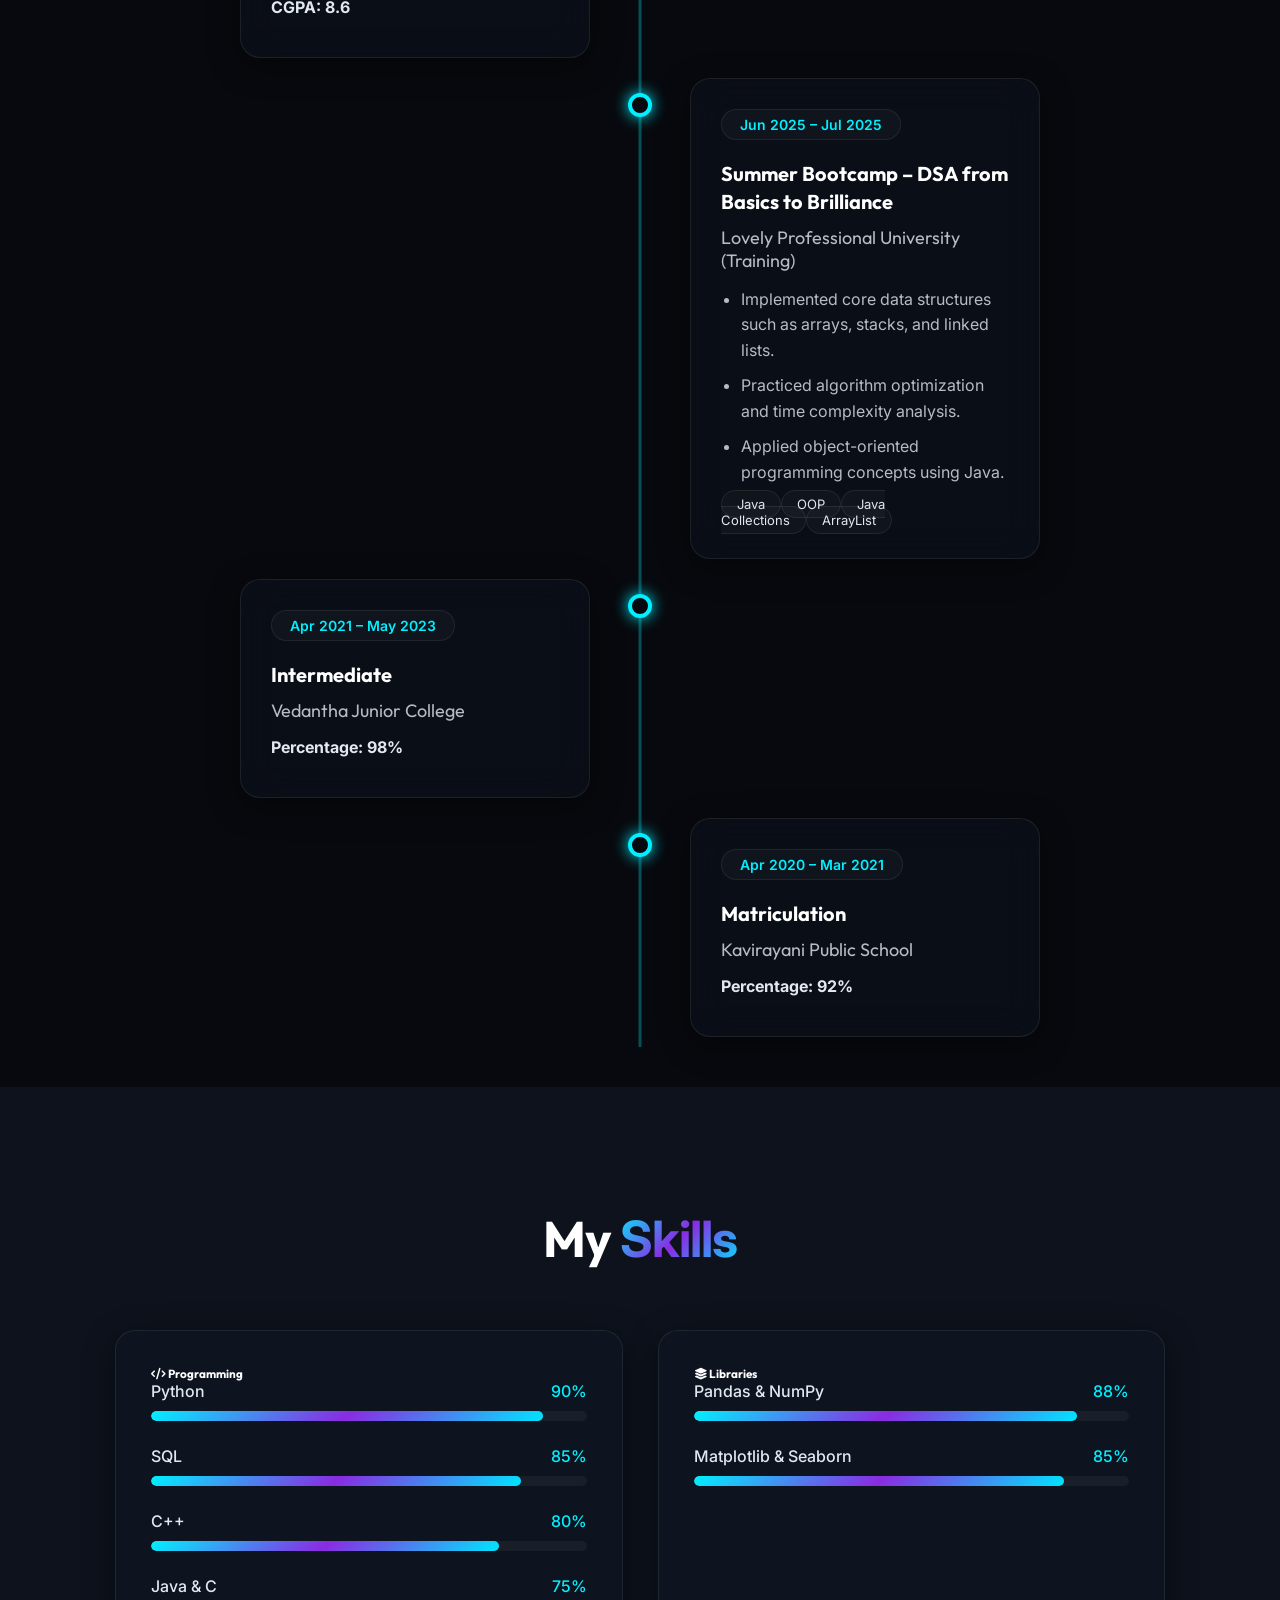
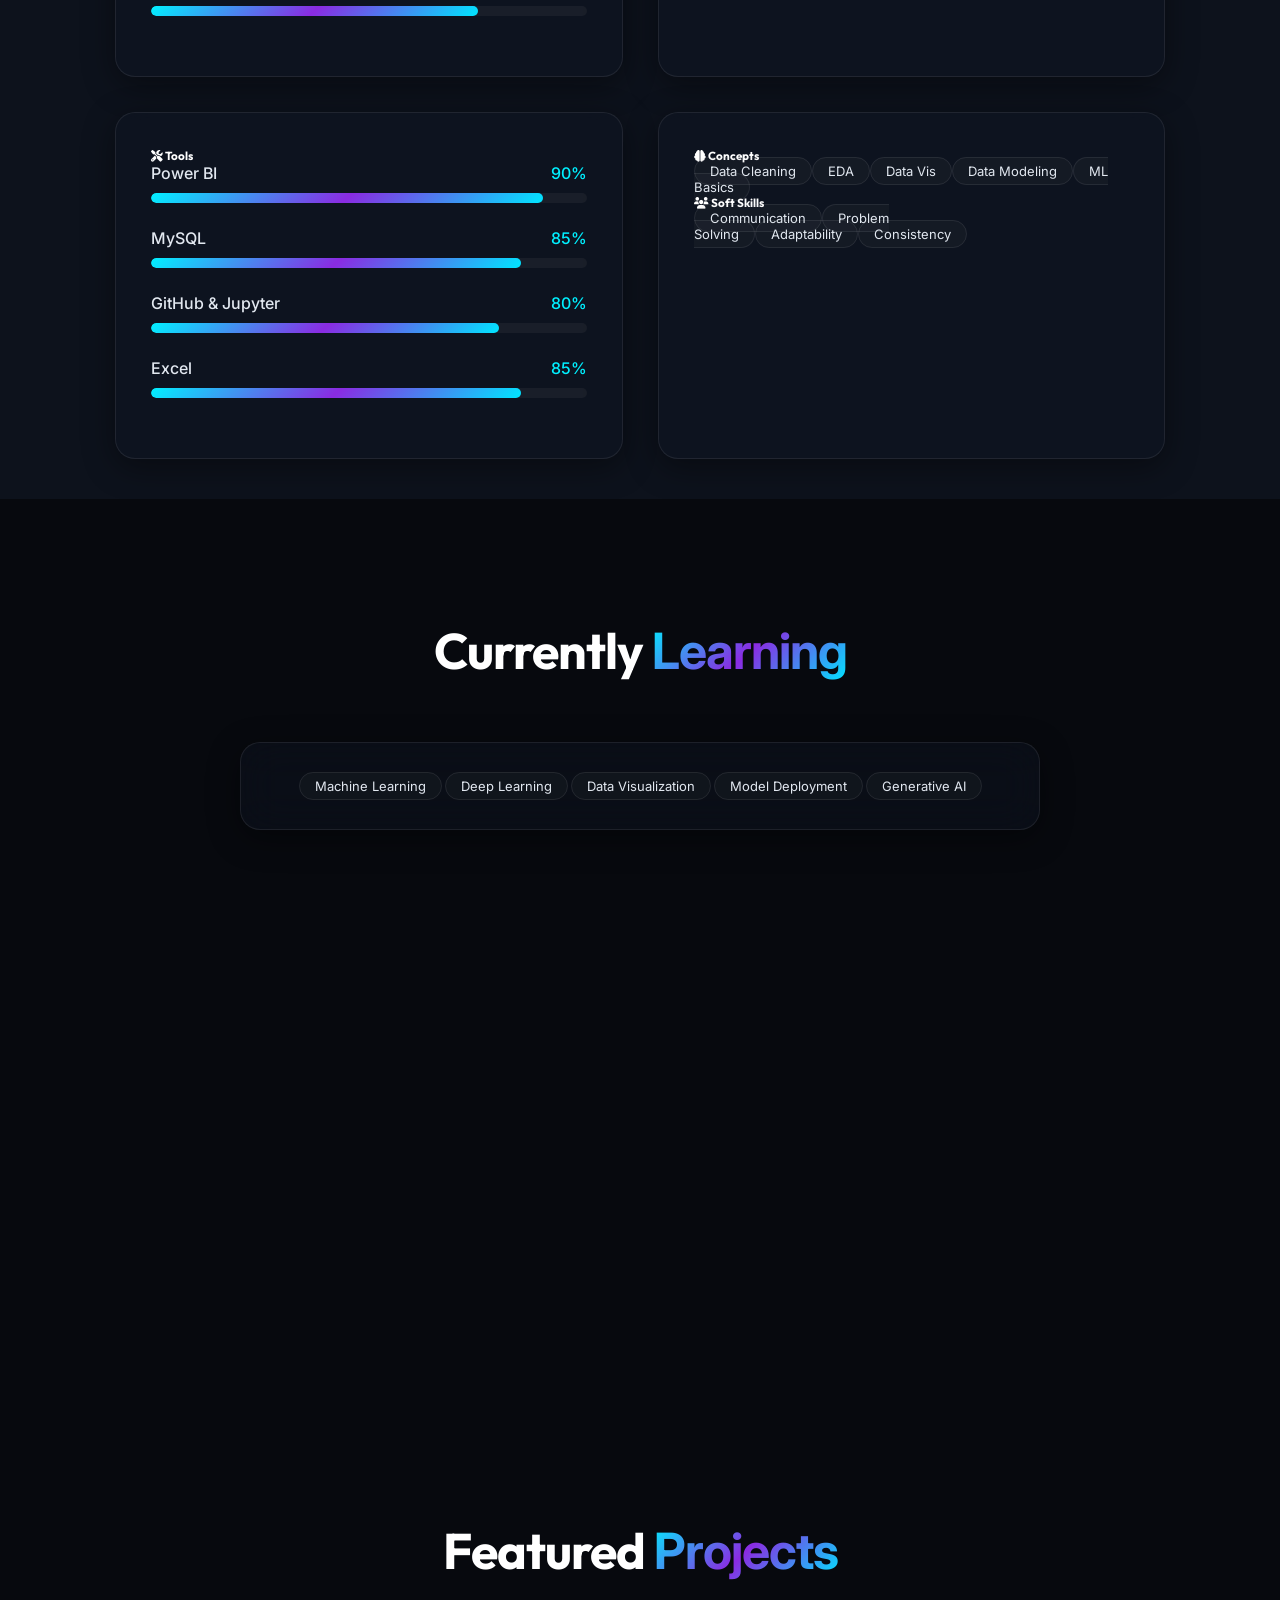
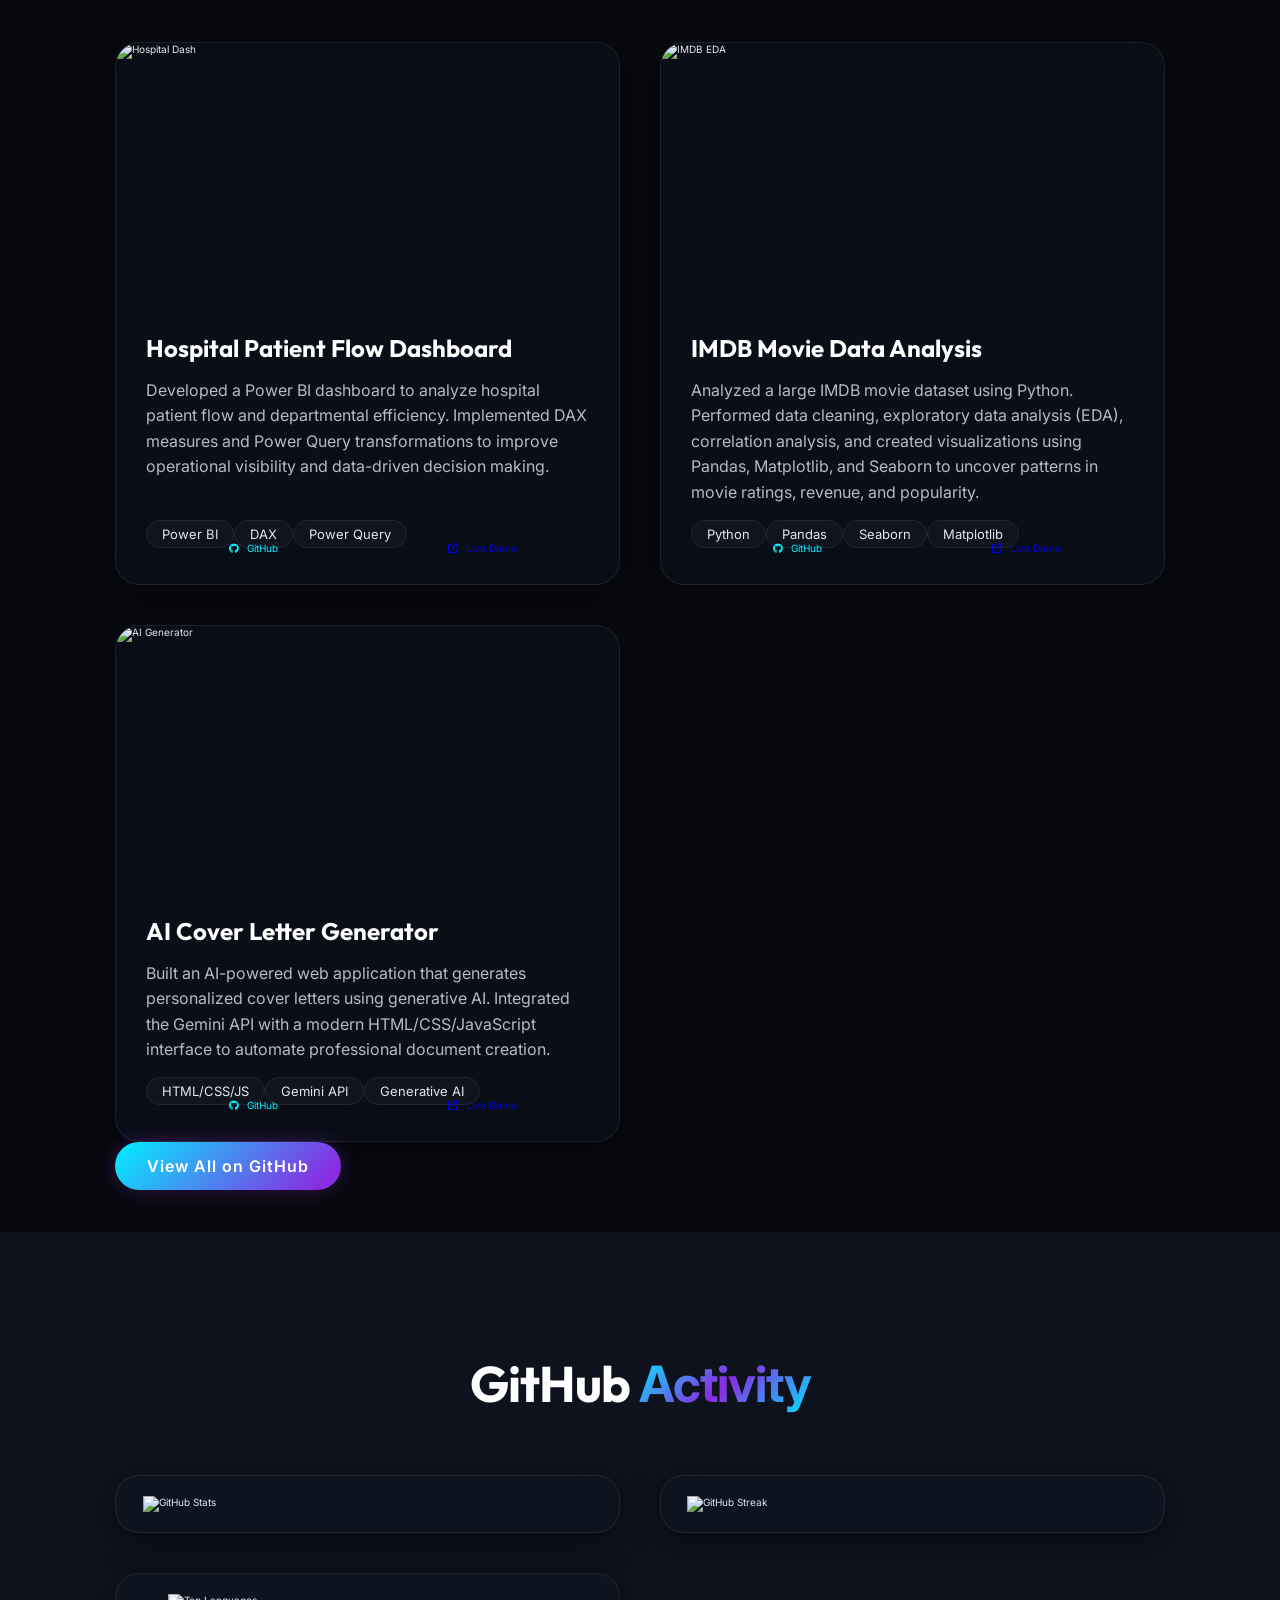
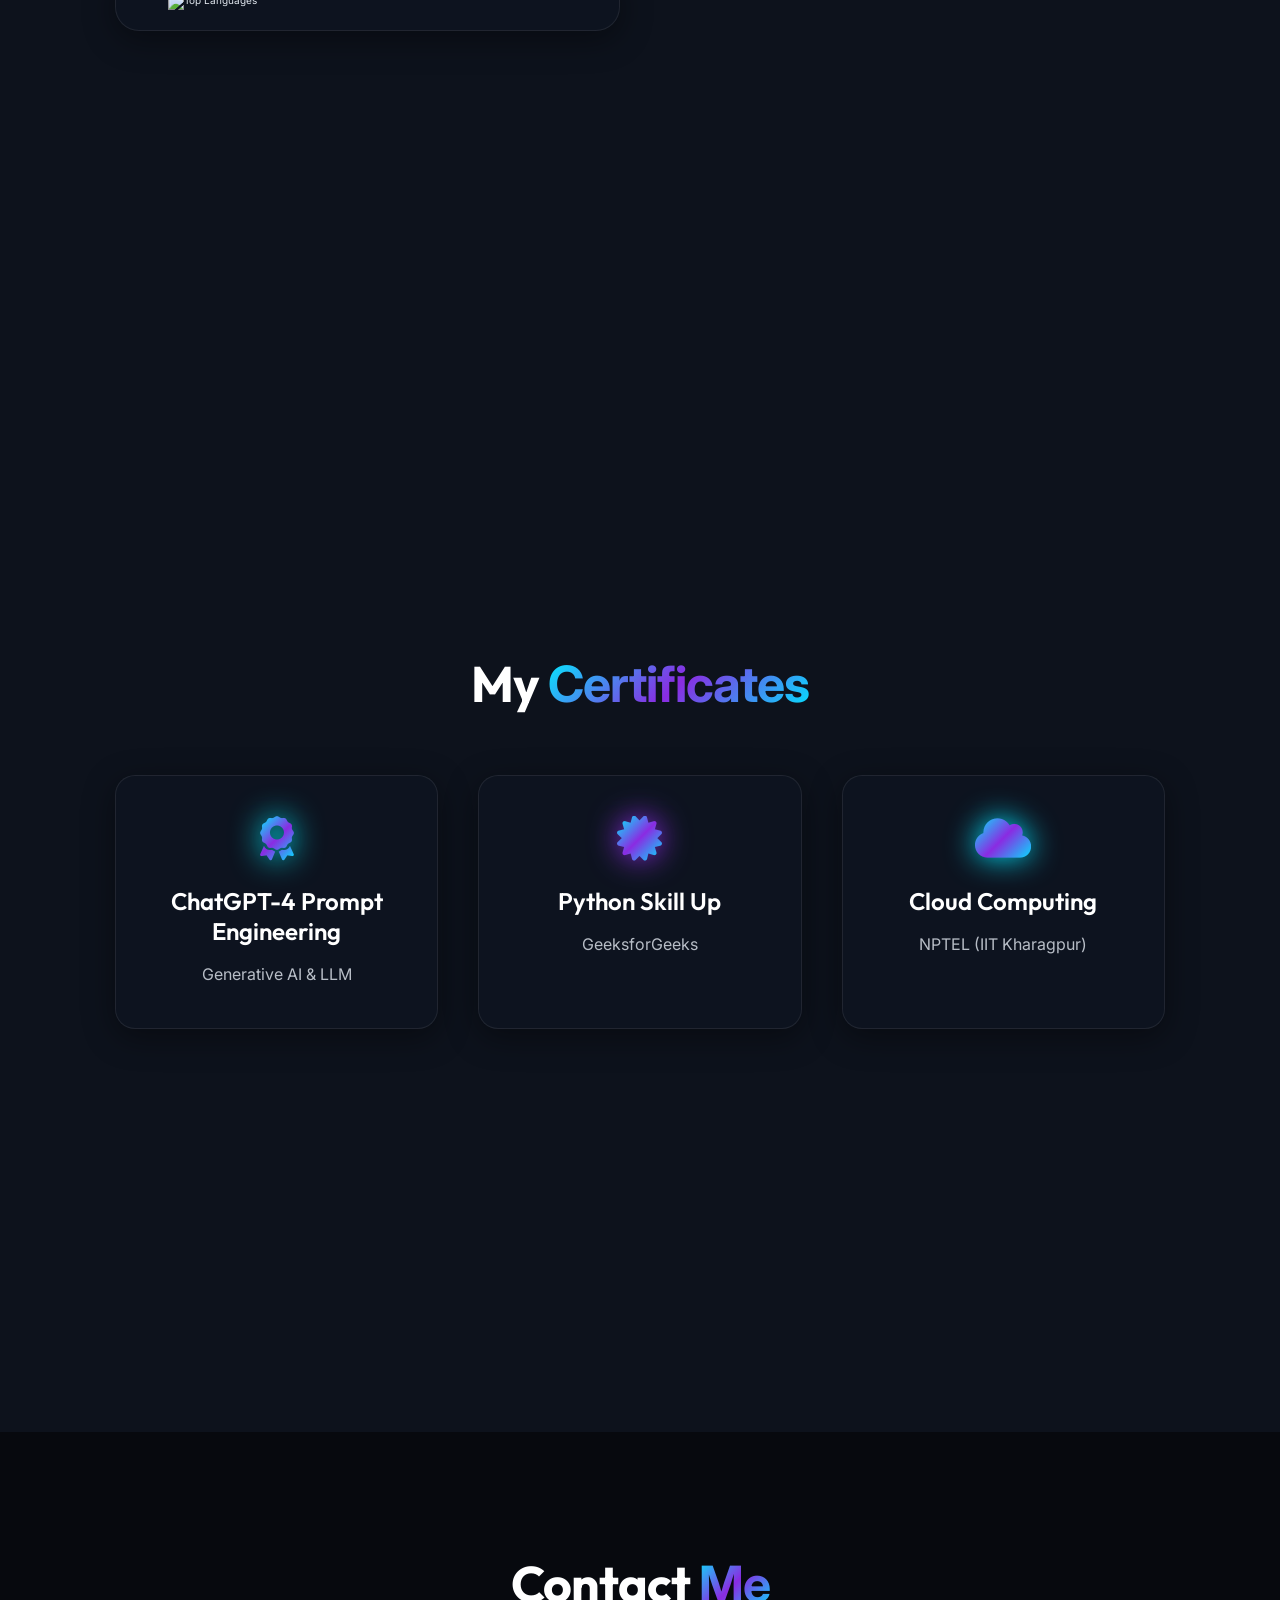
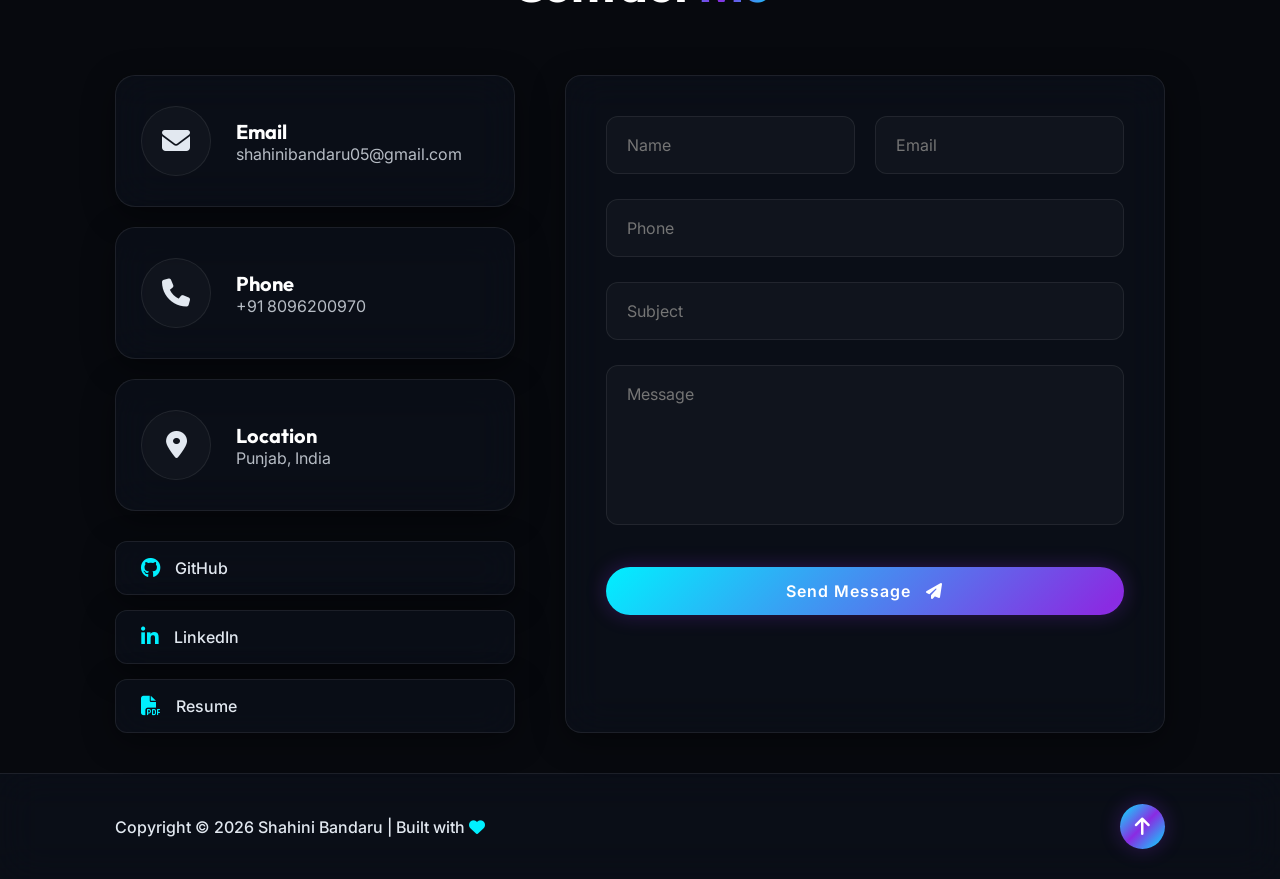
==== commit ecea80a6: "Remove background blobs and modify heading class Removed background blobs and updated heading class." ====
--- a/index.html
+++ b/index.html
@@ -25,16 +25,12 @@
         </nav>
     </header>
 
-    <!-- Background Blobs -->
-    <div class="blob blob-1"></div>
-    <div class="blob blob-2"></div>
-
     <main>
     <section class="home" id="home">
         <div id="particles-js"></div>
         <div class="home-content z-index-1">
             <h3 class="anim-slide-up delay-1">Hello, It's Me</h3>
-            <h1 class="gradient-text anim-slide-up delay-2 text-glow">Shahini Bandaru</h1>
+            <h1 class="anim-slide-up delay-2">Shahini Bandaru</h1>
             <h3 class="anim-slide-up delay-3">And I'm a <span class="multiple-text">Data Scientist</span></h3>
             <p class="anim-slide-up delay-4">Extracting meaningful insights from data and building intelligent AI-powered solutions using modern analytics tools and machine learning techniques.</p>
             <div class="social-media anim-slide-up delay-5">
--- a/style.css
+++ b/style.css
@@ -5,694 +5,707 @@
  * =========================================================================
  */
 
- @import url('https://fonts.googleapis.com/css2?family=Outfit:wght@300;400;500;600;700;800&family=Inter:wght@300;400;500;600&display=swap');
-
- :root {
-   /* --- Default Dark Mode --- */
-   --bg-color: #07090e;
-   --second-bg-color: #0d121c;
-   --text-color: #e2e8f0;
-   --heading-color: #ffffff;
-   
-   /* Brand Colors */
-   --main-color: #00f0ff;
-   --secondary-color: #8a2be2;
-   --tertiary-color: #00e5ff;
-   
-   /* Gradients */
-   --glow-gradient: linear-gradient(135deg, var(--main-color), var(--secondary-color), var(--tertiary-color));
-   
-   /* Glassmorphism Settings */
-   --glass-bg: rgba(17, 24, 39, 0.4);
-   --glass-border: rgba(255, 255, 255, 0.08);
-   --glass-shadow: 0 8px 32px 0 rgba(0,0,0,0.4);
-   
-   /* Component-Specific */
-   --terminal-bg: rgba(10, 15, 25, 0.85);
-   --bot-msg-bg: rgba(255,255,255,0.05);
- 
-   /* Typography */
-   --font-heading: 'Outfit', sans-serif;
-   --font-body: 'Inter', sans-serif;
- }
- 
- /* --- Light Mode Overrides --- */
- body.light-mode {
-   --bg-color: #f8fafc;
-   --second-bg-color: #f1f5f9;
-   --text-color: #334155;
-   --heading-color: #0f172a;
-   
-   /* Deeper colors for accessibility on light backgrounds */
-   --main-color: #0284c7;    
-   --secondary-color: #7e22ce; 
-   --tertiary-color: #0369a1;
- 
-   /* Lighter glass effect */
-   --glass-bg: rgba(255, 255, 255, 0.6);
-   --glass-border: rgba(0, 0, 0, 0.05);
-   --glass-shadow: 0 8px 32px 0 rgba(0,0,0,0.05);
-   
-   /* Component Overrides */
-   --terminal-bg: rgba(255, 255, 255, 0.9);
-   --bot-msg-bg: rgba(0,0,0,0.04);
- }
- 
- 
- /*
-  * =========================================================================
-  *  BASE.CSS
-  *  Contains global resets, typography resets, and utility classes
-  * =========================================================================
-  */
- 
- * {
-   margin: 0;
-   padding: 0;
-   box-sizing: border-box;
-   text-decoration: none;
-   outline: none;
-   scroll-behavior: smooth;
-   font-family: var(--font-body);
- }
- 
- /* Set rem sizes and hide default cursor for custom cursor implementation */
- html {
-   font-size: 62.5%;
-   overflow-x: hidden;
-   cursor: none; 
- }
- 
- body {
-   background: var(--bg-color);
-   color: var(--text-color);
-   position: relative;
-   /* Smooth transition when toggling themes */
-   transition: background 0.5s ease, color 0.5s ease;
- }
- 
- /* --- Typography Utilities --- */
- h1, h2, h3, h4, h5, h6 {
-   font-family: var(--font-heading);
-   color: var(--heading-color);
- }
- 
- .heading {
-   text-align: center;
-   font-size: 5rem;
-   margin-bottom: 6rem;
-   color: var(--heading-color);
-   font-family: var(--font-heading);
-   font-weight: 700;
-   letter-spacing: -1px;
- }
- 
- /* Gradient Text Mask */
- .heading span {
-   background: var(--glow-gradient);
-   -webkit-background-clip: text;
-   -webkit-text-fill-color: transparent;
- }
- 
- /* --- Global Utilities --- */
- .z-index-1 { z-index: 1; }
- .relative { position: relative; }
- .w-100 { width: 100%; }
- 
- /* --- Base Glassmorphism Class --- */
- /* This is heavily reused across cards, navigation, and widgets */
- .glass {
-   background: var(--glass-bg);
-   backdrop-filter: blur(20px);
-   -webkit-backdrop-filter: blur(20px);
-   border: 1px solid var(--glass-border);
-   border-radius: 20px;
-   box-shadow: var(--glass-shadow);
-   position: relative;
-   transition: transform 0.4s cubic-bezier(0.175, 0.885, 0.32, 1.275), 
-               box-shadow 0.4s ease, 
-               border-color 0.4s, 
-               background 0.5s;
- }
- 
- /* Glassmorphism hover variant with glowing border */
- .hover-gradient-border::before {
-   content: '';
-   position: absolute;
-   top: -2px; left: -2px; right: -2px; bottom: -2px;
-   background: var(--glow-gradient);
-   border-radius: 22px;
-   z-index: -1;
-   opacity: 0;
-   transition: opacity 0.5s ease;
- }
- 
- .hover-gradient-border:hover::before {
-   opacity: 1;
- }
- 
- .hover-gradient-border:hover {
-   transform: translateY(-10px);
-   box-shadow: 0 15px 40px rgba(0,240,255,0.15);
-   background: var(--bg-color); /* Creates solid backing on hover to make border pop */
- }
- 
- 
- /*
-  * =========================================================================
-  *  LAYOUT.CSS
-  *  Contains scaffolding for sections, header, footer, and media queries
-  * =========================================================================
-  */
- 
- section {
-   min-height: 100vh;
-   padding: 12rem 9% 4rem;
-   position: relative;
-   z-index: 2;
- }
- 
- /* --- Header & Navigation --- */
- .header {
-   position: fixed;
-   top: 0; left: 0; width: 100%;
-   padding: 2rem 9%;
-   background: var(--glass-bg);
-   backdrop-filter: blur(15px);
-   border-bottom: 1px solid var(--glass-border);
-   display: flex;
-   justify-content: space-between;
-   align-items: center;
-   z-index: 100;
-   transition: 0.5s;
- }
- 
- .logo {
-   font-size: 2.8rem;
-   color: var(--heading-color);
-   font-weight: 700;
-   letter-spacing: 1px;
- }
- 
- /* Navigation Links */
- .navbar a {
-   font-size: 1.6rem;
-   color: var(--text-color);
-   margin-left: 3.5rem;
-   font-weight: 500;
-   transition: .3s;
-   position: relative;
-   cursor: none; /* Custom cursor override */
- }
- 
- /* Animated Underline */
- .navbar a::after {
-   content: '';
-   position: absolute;
-   left: 0; bottom: -5px;
-   width: 0; height: 2px;
-   background: var(--glow-gradient);
-   transition: width .3s cubic-bezier(0.4, 0, 0.2, 1);
- }
- 
- .navbar a:hover::after, .navbar a.active::after { width: 100%; }
- .navbar a:hover, .navbar a.active { color: var(--heading-color); }
- .menu-icon { font-size: 3.6rem; color: var(--text-color); display: none; cursor: none; }
- 
- /* --- Theme Toggle Wrapper --- */
- .theme-toggle {
-   display: flex;
-   align-items: center;
-   gap: 2rem;
- }
- 
- #theme-btn {
-   font-size: 2.4rem;
-   color: var(--text-color);
-   cursor: pointer;
-   transition: 0.3s;
- }
- 
- #theme-btn:hover {
-   color: var(--main-color);
-   transform: scale(1.1) rotate(15deg);
- }
- 
- /* --- Section Specific Backgrounds --- */
- .home { display: flex; justify-content: space-between; align-items: center; z-index: 1; overflow: hidden; }
- .about { background: var(--bg-color); }
- .terminal-container { background: var(--second-bg-color); }
- .education { background: var(--bg-color); }
- .skills { background: var(--second-bg-color); }
- .projects { background: var(--bg-color); }
- .certificates { background: var(--second-bg-color); }
- .contact { background: var(--bg-color); }
- 
- /* --- Grids --- */
- /* Reusable grid structures for cards */
- .about-grid { display: grid; grid-template-columns: repeat(auto-fit, minmax(280px, 1fr)); gap: 3.5rem; }
- .skills-container { display: grid; grid-template-columns: repeat(auto-fit, minmax(350px, 1fr)); gap: 3.5rem; }
- .projects-grid { display: grid; grid-template-columns: repeat(auto-fit, minmax(350px, 1fr)); gap: 4rem; perspective: 1000px; }
- .certificates-grid { display: grid; grid-template-columns: repeat(auto-fit, minmax(300px, 1fr)); gap: 4rem; }
- .contact-container { display: grid; grid-template-columns: 1fr 1.5fr; gap: 5rem; }
- 
- /* --- Footer --- */
- .footer {
-   padding: 3rem 9%;
-   background: var(--glass-bg);
-   backdrop-filter: blur(20px);
-   border-top: 1px solid var(--glass-border);
-   display: flex;
-   justify-content: space-between;
-   align-items: center;
-   transition: 0.5s;
- }
- 
- .footer-text p {
-   font-size: 1.6rem;
-   color: var(--text-color);
-   font-weight: 500;
- }
- 
- .footer-iconTop a {
-   display: inline-flex;
-   justify-content: center;
-   align-items: center;
-   width: 4.5rem;
-   height: 4.5rem;
-   background: var(--glow-gradient);
-   border-radius: 50%;
-   color: #fff;
-   font-size: 2rem;
-   transition: 0.4s;
-   cursor: none;
- }
- 
- .footer-iconTop a:hover {
-   transform: translateY(-5px);
-   box-shadow: 0 10px 20px rgba(138,43,226,0.4);
- }
- 
- /* =========================================================================
-  *  RESPONSIVE BREAKPOINTS
-  * =========================================================================
-  */
- @media (max-width: 1200px) {
-   html { font-size: 55%; }
- }
- 
- @media (max-width: 991px) {
-   section { padding: 10rem 5% 4rem; }
-   .header, .footer { padding: 2rem 5%; }
-   
-   .timeline-container::after { left: 31px; transform: none; }
-   .timeline-item { width: 100%; padding-left: 80px; padding-right: 0; }
-   .timeline-item:nth-child(even) { left: 0%; }
-   .timeline-item:nth-child(odd) .timeline-dot, 
-   .timeline-item:nth-child(even) .timeline-dot { left: 19px; right: auto; }
-   
-   .contact-container { grid-template-columns: 1fr; }
-   .input-row { flex-direction: column; gap: 2rem; }
- }
- 
- @media (max-width: 768px) {
-   /* Disable custom cursor entirely on mobile devices for native touch handling */
-   html, body, a, button, input, textarea { cursor: auto !important; }
-   .cursor-dot, .cursor-outline { display: none !important; }
-   
-   .menu-icon { display: block; cursor: pointer; }
-   .navbar {
-     position: absolute;
-     top: 100%; left: 0; width: 100%;
-     padding: 2rem 5%;
-     background: var(--glass-bg);
-     backdrop-filter: blur(20px);
-     border-top: 1px solid var(--glass-border);
-     border-bottom: 1px solid var(--glass-border);
-     display: none;
-   }
-   .navbar.active { display: flex; flex-direction: column; }
-   .navbar a { display: block; font-size: 2.2rem; margin: 1.5rem 0; text-align: center; }
-   .navbar a::after { display: none; }
-   
-   .home { flex-direction: column; text-align: center; gap: 5rem; justify-content: center; padding-top: 15rem; }
-   .home-content h1 { font-size: 5rem; }
-   .social-media { justify-content: center; }
-   .hero-buttons { justify-content: center; }
-   
-   .profile-glow-ring { width: 300px; height: 300px; }
-   .project-img-container { height: 220px; }
-   .contact-form { padding: 3rem; }
-   
-   /* Disable complex 3D CSS transforms to save battery on mobile */
-   .project-card { transform: none !important; }
- }
- 
- @media (max-width: 450px) {
-   html { font-size: 50%; }
-   .profile-glow-ring { width: 260px; height: 260px; }
-   .heading { font-size: 4rem; }
-   
-   /* Make chatbot thinner on very small screens */
-   .ai-chat-window { width: 300px; right: -15px; bottom: 70px; }
- }
- 
- 
- /*
-  * =========================================================================
-  *  COMPONENTS.CSS
-  *  Contains styles for specific UI elements: Buttons, Cards, Terminal, Chatbot
-  * =========================================================================
-  */
- 
- /* --- Buttons --- */
- .btn {
-   display: inline-block;
-   padding: 1.4rem 3.2rem;
-   border-radius: 4rem;
-   font-size: 1.6rem;
-   letter-spacing: .1rem;
-   font-weight: 600;
-   transition: .4s ease;
-   cursor: none; 
-   border: 2px solid transparent;
-   text-align: center;
- }
- 
- /* Gradient Button Base */
- .btn-gradient {
-   background: var(--glow-gradient);
-   background-size: 200% auto;
-   color: #fff;
-   box-shadow: 0 0 20px rgba(138,43,226,0.3);
-   border: none;
-   position: relative;
-   overflow: hidden;
- }
- 
- /* Button Ripple Core CSS */
- .btn-gradient::after {
-   content: "";
-   display: block; position: absolute;
-   width: 100%; height: 100%;
-   top: 0; left: 0; pointer-events: none;
-   background-image: radial-gradient(circle, #fff 10%, transparent 10.01%);
-   background-repeat: no-repeat;
-   background-position: 50%;
-   transform: scale(10,10);
-   opacity: 0;
-   transition: transform .5s, opacity 1s;
- }
- 
- .btn-gradient:active::after {
-   transform: scale(0,0);
-   opacity: .3;
-   transition: 0s;
- }
- 
- .btn-gradient:hover {
-   background-position: right center;
-   box-shadow: 0 0 30px rgba(0,240,255,0.5);
-   transform: translateY(-3px);
- }
- 
- .btn-outline {
-   background: transparent;
-   color: var(--main-color);
-   border-color: var(--main-color);
- }
- 
- .btn-outline:hover {
-   background: var(--main-color);
-   color: #fff;
-   box-shadow: 0 0 20px var(--main-color);
-   transform: translateY(-3px);
- }
- 
- /* --- Hero Section Specific --- */
- .home-content { max-width: 65rem; }
- .home-content h3 { font-size: 3.2rem; font-weight: 600; letter-spacing: 1px; }
- .home-content h3:nth-of-type(2) { margin-bottom: 2rem; }
- .home-content h1 {
-   font-size: 6.5rem; font-weight: 800; line-height: 1.1; margin: 1rem 0;
-   background: var(--glow-gradient); -webkit-background-clip: text; -webkit-text-fill-color: transparent;
-   filter: drop-shadow(0 0 15px rgba(0, 240, 255, 0.4));
- }
- .home-content p { font-size: 1.8rem; line-height: 1.7; margin: 2rem 0 4rem; color: var(--text-color); font-weight: 400; opacity: 0.8; }
- .multiple-text { color: var(--main-color); text-shadow: 0 0 20px rgba(0,240,255,0.5); font-weight: 700; }
- 
- .social-media { margin-bottom: 4rem; display: flex; gap: 1.5rem; }
- .social-media a {
-   display: flex; justify-content: center; align-items: center;
-   width: 5rem; height: 5rem;
-   background: rgba(128,128,128,0.05); border: 1px solid var(--glass-border);
-   border-radius: 50%; font-size: 2.2rem; color: var(--heading-color);
-   transition: .4s cubic-bezier(0.175, 0.885, 0.32, 1.275); cursor: none;
- }
- .social-media a:hover {
-   background: var(--glow-gradient); color:#fff; border-color:transparent;
-   transform: translateY(-5px) scale(1.1); box-shadow: 0 10px 20px rgba(138,43,226,0.3);
- }
- 
- /* --- Profile Glow Rings --- */
- .profile-glow-ring { position: relative; width: 380px; height: 380px; border-radius: 50%; display: flex; justify-content: center; align-items: center; }
- .profile-glow-ring::before, .profile-glow-ring::after {
-   content: ''; position: absolute; inset: -5px; background: var(--glow-gradient); border-radius: 50%; z-index: -1;
- }
- .profile-glow-ring::before { filter: blur(30px); opacity: 0.6; animation: pulseGlow 4s infinite alternate; }
- .profile-glow-ring::after { animation: rotate 10s linear infinite; }
- .profile-glow-ring img {
-   width: 100%; height: 100%; border-radius: 50%; object-fit: cover;
-   border: 6px solid var(--bg-color); z-index: 2; position: relative; transition: border-color 0.5s;
- }
- 
- /* --- Cards (About, Certs, Contact) --- */
- .about-card, .certificate-card, .contact-info-card { padding: 4rem 3rem; text-align: center; }
- .about-card h3, .certificate-card h3 { font-size: 2.4rem; margin-bottom: 1.5rem; color: var(--heading-color); font-weight: 600; }
- .about-card p, .certificate-card p { font-size: 1.6rem; color: var(--text-color); line-height: 1.7; opacity: 0.8; }
- .p-icon, .c-icon { font-size: 4.5rem; margin-bottom: 2.5rem; display: inline-block; background: var(--glow-gradient); -webkit-background-clip: text; -webkit-text-fill-color: transparent; }
- 
- /* --- Contact Section Specifics --- */
- .contact-info-card { display: flex; align-items: center; gap: 2.5rem; text-align: left; padding: 3rem 2.5rem; margin-bottom: 2rem;}
- .icon-ring { width: 70px; height: 70px; border-radius: 50%; background: rgba(128,128,128,0.05); border: 1px solid var(--glass-border); display: flex; justify-content: center; align-items: center; font-size: 2.8rem; flex-shrink: 0; transition: 0.4s; }
- .contact-info-card:hover .icon-ring { background: rgba(0,240,255,0.05); border-color: var(--main-color); box-shadow: inset 0 0 20px rgba(0,240,255,0.2); }
- .contact-info-card:hover { transform: translateY(-5px); }
- 
- .contact-info-card h3 { font-size: 2rem; }
- .contact-info-card p, .contact-info-card a { font-size: 1.6rem; color: var(--text-color); opacity: 0.8; transition: 0.3s; cursor: none; }
- .contact-info-card a:focus, .contact-info-card a:hover { color: var(--main-color); text-shadow: 0 0 5px var(--main-color); opacity: 1; }
- 
- .contact-socials { display: flex; flex-direction: column; gap: 1.5rem; margin-top: 3rem; }
- .social-btn {
-   display: flex; align-items: center; gap: 1.5rem; padding: 1.6rem 2.5rem;
-   font-size: 1.6rem; color: var(--text-color); font-weight: 500;
-   border-radius: 12px; transition: 0.4s; cursor: none; text-decoration: none;
- }
- .social-btn i { font-size: 2rem; color: var(--main-color); transition: 0.4s; }
- .social-btn:hover { background: var(--glow-gradient); color: #fff; transform: translateX(10px); }
- .social-btn:hover i { color: #fff; }
- 
- .contact-form { padding: 4rem; border-radius: 16px; }
- .contact-form input, .contact-form textarea {
-   width: 100%; padding: 1.8rem 2rem; font-size: 1.6rem; color: var(--text-color);
-   background: rgba(128,128,128,0.05); border: 1px solid var(--glass-border);
-   border-radius: 12px; transition: 0.4s ease; cursor: none;
- }
- .contact-form input:focus, .contact-form textarea:focus { background: rgba(128,128,128,0.1); border-color: var(--main-color); }
- .focus-border { position: absolute; bottom: 0; left: 50%; width: 0; height: 2px; background: var(--glow-gradient); transition: 0.4s ease; transform: translateX(-50%); border-radius: 2px; }
- .contact-form input:focus ~ .focus-border, .contact-form textarea:focus ~ .focus-border { width: 100%; box-shadow: 0 -2px 10px rgba(0,240,255,0.5); }
- .input-row { display: flex; justify-content: space-between; gap: 2rem; }
- .input-wrap { width: 100%; position: relative; margin-bottom: 2.5rem; }
- .contact-form textarea { resize: none; height: 160px; }
- 
- .form-status-msg { margin-top: 1rem; font-size: 1.4rem; font-weight: 500; text-align: center; border-radius: 8px; transition: 0.3s; opacity: 0; height: 0; overflow: hidden; }
- .form-status-msg.show { opacity: 1; padding: 1rem; height: auto; margin-bottom: 1.5rem; }
- .form-status-msg.error { background: rgba(255, 95, 86, 0.1); color: #ff5f56; border: 1px solid rgba(255, 95, 86, 0.3); }
- .form-status-msg.success { background: rgba(39, 201, 63, 0.1); color: #27c93f; border: 1px solid rgba(39, 201, 63, 0.3); }
- 
- /* --- Timeline (Education) --- */
- .timeline-container { max-width: 900px; margin: auto; position: relative; }
- .timeline-container::after { content: ''; position: absolute; width: 3px; background: var(--main-color); top: 0; bottom: 0; left: 50%; transform: translateX(-50%); opacity: 0.3; }
- .timeline-item { padding: 10px 50px; position: relative; width: 50%; }
- .timeline-item:nth-child(odd) { left: 0; }
- .timeline-item:nth-child(even) { left: 50%; }
- .timeline-dot { position: absolute; width: 24px; height: 24px; background: var(--bg-color); border: 4px solid var(--main-color); border-radius: 50%; top: 25px; z-index: 2; box-shadow: 0 0 15px var(--main-color); transition: background 0.5s; }
- .timeline-item:nth-child(odd) .timeline-dot { right: -12px; }
- .timeline-item:nth-child(even) .timeline-dot { left: -12px; }
- .timeline-content { padding: 3rem; }
- .timeline-badge { display: inline-block; padding: 6px 18px; background: rgba(128,128,128,0.05); border: 1px solid var(--glass-border); border-radius: 30px; font-size: 1.4rem; font-weight: 600; margin-bottom: 2rem; color: var(--main-color); }
- .score { font-size: 1.6rem; font-weight: 700; margin-bottom: 1rem; }
- 
- /* --- Skills Bars & Tags --- */
- .skill-category { padding: 3.5rem; }
- .skill-bar { width: 100%; height: 10px; background: rgba(128,128,128,0.1); border-radius: 5px; overflow: hidden; position: relative; margin-bottom: 2.5rem; }
- /* Progress fill initially 0, set by JS on scroll */
- .progress { display: block; height: 100%; background: var(--glow-gradient); border-radius: 5px; width: 0; transition: width 1.5s cubic-bezier(0.1, 0.5, 0.1, 1); position: relative; overflow: hidden; }
- /* Moving highlight over the progress bar */
- .progress::after {
-   content: ''; position: absolute; top: 0; left: 0; bottom: 0; right: 0;
-   background: linear-gradient(90deg, transparent, rgba(255,255,255,0.4), transparent);
-   transform: translateX(-100%); animation: shimmer 2s infinite;
- }
- .glass-tag, .skill-tag {
-   font-size: 1.3rem; padding: 0.5rem 1.5rem; background: rgba(128,128,128,0.05);
-   border: 1px solid var(--glass-border); border-radius: 20px; color: var(--text-color); transition: 0.3s;
- }
- .glass-tag:hover { background: var(--glow-gradient); border-color: transparent; color: #fff; transform: translateY(-2px); }
- 
- /* --- Projects (3D Cards) --- */
- .project-card { display: flex; flex-direction: column; overflow: hidden; padding: 0; border-radius: 24px; transform-style: preserve-3d; transition: transform 0.1s; cursor: none; }
- .project-card:hover { z-index: 10; cursor: none; }
- .project-img-container { width: 100%; height: 260px; overflow: hidden; position: relative; transform: translateZ(40px); }
- .project-img-container img { width: 100%; height: 100%; object-fit: cover; transition: transform 0.6s cubic-bezier(0.165, 0.84, 0.44, 1); }
- .project-card:hover .project-img-container img { transform: scale(1.1); }
- .project-content { padding: 3rem; flex-grow: 1; display: flex; flex-direction: column; transform: translateZ(30px); }
- .p-links { display: flex; gap: 1.5rem; margin-top: auto; }
- .p-links a { flex: 1; display: flex; justify-content: center; align-items: center; gap: 8px; cursor: none; }
- 
- /* --- Developer Terminal UI --- */
- .terminal-window {
-   max-width: 800px; margin: 0 auto; background: var(--terminal-bg);
-   border-radius: 12px; overflow: hidden; font-family: 'Courier New', Courier, monospace;
- }
- .terminal-header { background: rgba(0,0,0,0.3); padding: 10px 15px; display: flex; align-items: center; border-bottom: 1px solid var(--glass-border); }
- .terminal-buttons { display: flex; gap: 8px; }
- .terminal-buttons span { width: 12px; height: 12px; border-radius: 50%; }
- .terminal-buttons .close { background: #ff5f56; }
- .terminal-buttons .minimize { background: #ffbd2e; }
- .terminal-buttons .maximize { background: #27c93f; }
- .terminal-title { flex-grow: 1; text-align: center; color: var(--text-color); font-size: 1.4rem; opacity: 0.7; }
- .terminal-body { padding: 20px; height: 250px; overflow-y: auto; color: var(--text-color); font-size: 1.5rem; scrollbar-width: none; }
- .terminal-body::-webkit-scrollbar { display: none; }
- .terminal-line { margin-bottom: 10px; line-height: 1.5; }
- .terminal-line .prompt { color: var(--main-color); font-weight: bold; margin-right: 10px; }
- .terminal-input-line { padding: 0 20px 20px 20px; display: flex; align-items: center; background: var(--terminal-bg); }
- .terminal-input-line .prompt { color: var(--main-color); font-weight: bold; margin-right: 10px; font-size: 1.5rem; }
- #terminal-input { flex-grow: 1; background: transparent; border: none; color: var(--text-color); font-family: 'Courier New', Courier, monospace; font-size: 1.5rem; outline: none; cursor: none; }
- .terminal-output { color: #a3be8c; white-space: pre-wrap; margin-left: 20px; margin-bottom: 15px; border-left: 2px solid var(--glass-border); padding-left: 10px; }
- 
- /* --- Floating AI Chatbot --- */
- .ai-assistant { position: fixed; bottom: 30px; right: 30px; z-index: 1000; font-family: var(--font-body); }
- .ai-trigger {
-   width: 60px; height: 60px; border-radius: 50%; font-size: 2.5rem; display: flex; justify-content: center; align-items: center;
-   border: none; cursor: none; box-shadow: 0 5px 15px rgba(0,0,0,0.3); transition: transform 0.3s cubic-bezier(0.175, 0.885, 0.32, 1.275);
- }
- .ai-trigger:hover { transform: scale(1.1); }
- .ai-chat-window {
-   position: absolute; bottom: 80px; right: 0; width: 350px; height: 450px;
-   border-radius: 15px; display: flex; flex-direction: column; overflow: hidden;
-   opacity: 0; pointer-events: none; transform: translateY(20px) scale(0.95);
-   transition: 0.4s cubic-bezier(0.175, 0.885, 0.32, 1.275); transform-origin: bottom right;
- }
- .ai-chat-window.active { opacity: 1; pointer-events: all; transform: translateY(0) scale(1); }
- .ai-header { padding: 15px 20px; display: flex; justify-content: space-between; align-items: center; color: #fff; }
- .ai-body { flex-grow: 1; padding: 20px; overflow-y: auto; display: flex; flex-direction: column; gap: 15px; scrollbar-width: none; }
- .ai-message { max-width: 85%; padding: 12px 15px; border-radius: 15px; font-size: 1.4rem; line-height: 1.5; }
- .ai-message.bot { background: var(--bot-msg-bg); color: var(--text-color); border: 1px solid var(--glass-border); border-bottom-left-radius: 2px; }
- .ai-message.user { align-self: flex-end; background: var(--glow-gradient); color: #fff; border-bottom-right-radius: 2px; }
- .ai-input { padding: 15px; display: flex; gap: 10px; border-top: 1px solid var(--glass-border); background: var(--glass-bg); }
- #ai-input { flex-grow: 1; padding: 10px 15px; border-radius: 20px; border: 1px solid var(--glass-border); background: rgba(128,128,128,0.1); color: var(--text-color); font-size: 1.4rem; outline: none; cursor: none; }
- #ai-send { width: 40px; height: 40px; border-radius: 50%; border: none; display: flex; justify-content: center; align-items: center; cursor: none; color: #fff; }
- .typing-indicator { display: flex; gap: 5px; padding: 15px; background: var(--bot-msg-bg); border-radius: 15px; border-bottom-left-radius: 2px; width: fit-content; border: 1px solid var(--glass-border); }
- 
- 
- /*
-  * =========================================================================
-  *  ANIMATIONS.CSS
-  *  Contains all CSS Keyframes, floating effects, and custom cursor styles
-  * =========================================================================
-  */
- 
- /* --- Custom Cursor --- */
- .cursor-dot {
-   width: 8px; height: 8px;
-   background-color: var(--main-color);
-   border-radius: 50%;
-   position: fixed; top: 0; left: 0;
-   transform: translate(-50%, -50%);
-   z-index: 9999; pointer-events: none;
-   box-shadow: 0 0 10px var(--main-color);
-   transition: width 0.2s, height 0.2s, background-color 0.2s;
- }
- 
- .cursor-outline {
-   width: 40px; height: 40px;
-   border: 1px solid rgba(0, 240, 255, 0.5);
-   border-radius: 50%;
-   position: fixed; top: 0; left: 0;
-   transform: translate(-50%, -50%);
-   z-index: 9998; pointer-events: none;
-   transition: width 0.2s, height 0.2s, border-color 0.2s, transform 0.1s ease-out;
- }
- 
- /* Cursor sizing logic when hovering over links/buttons */
- .cursor-hover .cursor-dot { width: 12px; height: 12px; background-color: transparent; }
- .cursor-hover .cursor-outline { width: 60px; height: 60px; background-color: rgba(0, 240, 255, 0.1); border-color: var(--main-color); }
- 
- /* --- Particles Canvas Z-index --- */
- #particles-js { position: absolute; width: 100%; height: 100%; top: 0; left: 0; z-index: -1; }
- 
- /* --- Parallax Background Blobs --- */
- .blob {
-   position: fixed;
-   border-radius: 50%;
-   filter: blur(120px);
-   z-index: 0;
-   opacity: 0.4;
-   pointer-events: none;
-   animation: floatBlob 20s infinite alternate cubic-bezier(0.4, 0, 0.2, 1);
- }
- 
- .blob-1 { width: 50vw; height: 50vw; background: var(--secondary-color); top: -10%; left: -10%; }
- .blob-2 { width: 40vw; height: 40vw; background: var(--main-color); bottom: -10%; right: -10%; animation-delay: -10s; }
- 
- @keyframes floatBlob {
-   0% { transform: translate(0, 0) scale(1); }
-   100% { transform: translate(5%, 10%) scale(1.1); }
- }
- 
- /* --- General Floating Element --- */
- .float-anim { animation: float 6s ease-in-out infinite; }
- @keyframes float {
-   0% { transform: translateY(0px); }
-   50% { transform: translateY(-12px); }
-   100% { transform: translateY(0px); }
- }
- 
- /* --- AI Chatbot Typing Indicator --- */
- .typing-indicator span {
-   width: 8px; height: 8px;
-   background: var(--text-color);
-   border-radius: 50%;
-   opacity: 0.6;
-   animation: bounce 1.4s infinite ease-in-out both;
- }
- 
- .typing-indicator span:nth-child(1) { animation-delay: -0.32s; }
- .typing-indicator span:nth-child(2) { animation-delay: -0.16s; }
- 
- @keyframes bounce {
-   0%, 80%, 100% { transform: scale(0); }
-   40% { transform: scale(1); }
- }
- 
- /* AI Message entry animation */
- .ai-message { animation: fadeIn 0.3s; }
- @keyframes fadeIn {
-   from { opacity: 0; transform: translateY(10px); }
-   to { opacity: 1; transform: translateY(0); }
- }
- 
- /* --- Certificates Glow Filter --- */
- .text-glow-main { filter: drop-shadow(0 0 15px var(--main-color)); }
- .text-glow-sec { filter: drop-shadow(0 0 15px var(--secondary-color)); }
- .text-glow-ter { filter: drop-shadow(0 0 15px var(--tertiary-color)); }
- 
- .cert-b { position: absolute; bottom: 0; left: 0; height: 5px; width: 0; transition: width 0.5s ease; }
- .certificate-card:hover .cert-b { width: 100%; }
- .cyan-border { background: var(--main-color); box-shadow: 0 0 20px var(--main-color); }
- .purple-border { background: var(--secondary-color); box-shadow: 0 0 20px var(--secondary-color); }
- .teal-border { background: var(--tertiary-color); box-shadow: 0 0 20px var(--tertiary-color); }
- 
- 
- 
+@import url('https://fonts.googleapis.com/css2?family=Outfit:wght@300;400;500;600;700;800&family=Inter:wght@300;400;500;600&display=swap');
+
+:root {
+  /* --- Default Dark Mode --- */
+  --bg-color: #07090e;
+  --second-bg-color: #0d121c;
+  --text-color: #e2e8f0;
+  --heading-color: #ffffff;
+  
+  /* Brand Colors */
+  --main-color: #00f0ff;
+  --secondary-color: #8a2be2;
+  --tertiary-color: #00e5ff;
+  
+  /* Gradients */
+  --glow-gradient: linear-gradient(135deg, var(--main-color), var(--secondary-color), var(--tertiary-color));
+  
+  /* Glassmorphism Settings */
+  --glass-bg: rgba(17, 24, 39, 0.4);
+  --glass-border: rgba(255, 255, 255, 0.08);
+  --glass-shadow: 0 8px 32px 0 rgba(0,0,0,0.4);
+  
+  /* Component-Specific */
+  --terminal-bg: rgba(10, 15, 25, 0.85);
+  --bot-msg-bg: rgba(255,255,255,0.05);
+
+  /* Typography */
+  --font-heading: 'Outfit', sans-serif;
+  --font-body: 'Inter', sans-serif;
+}
+
+/* --- Light Mode Overrides --- */
+body.light-mode {
+  --bg-color: #f8fafc;
+  --second-bg-color: #f1f5f9;
+  --text-color: #334155;
+  --heading-color: #0f172a;
+  
+  /* Deeper colors for accessibility on light backgrounds */
+  --main-color: #0284c7;    
+  --secondary-color: #7e22ce; 
+  --tertiary-color: #0369a1;
+
+  /* Lighter glass effect */
+  --glass-bg: rgba(255, 255, 255, 0.6);
+  --glass-border: rgba(0, 0, 0, 0.05);
+  --glass-shadow: 0 8px 32px 0 rgba(0,0,0,0.05);
+  
+  /* Component Overrides */
+  --terminal-bg: rgba(255, 255, 255, 0.9);
+  --bot-msg-bg: rgba(0,0,0,0.04);
+}
+
+
+/*
+ * =========================================================================
+ *  BASE.CSS
+ *  Contains global resets, typography resets, and utility classes
+ * =========================================================================
+ */
+
+* {
+  margin: 0;
+  padding: 0;
+  box-sizing: border-box;
+  text-decoration: none;
+  outline: none;
+  scroll-behavior: smooth;
+  font-family: var(--font-body);
+}
+
+/* Set rem sizes and hide default cursor for custom cursor implementation */
+html {
+  font-size: 62.5%;
+  overflow-x: hidden;
+  cursor: none; 
+}
+
+body {
+  background: var(--bg-color);
+  color: var(--text-color);
+  position: relative;
+  /* Smooth transition when toggling themes */
+  transition: background 0.5s ease, color 0.5s ease;
+}
+
+/* --- Typography Utilities --- */
+h1, h2, h3, h4, h5, h6 {
+  font-family: var(--font-heading);
+  color: var(--heading-color);
+}
+
+.heading {
+  text-align: center;
+  font-size: 5rem;
+  margin-bottom: 6rem;
+  color: var(--heading-color);
+  font-family: var(--font-heading);
+  font-weight: 700;
+  letter-spacing: -1px;
+}
+
+/* Gradient Text Mask */
+.heading span {
+  background: var(--glow-gradient);
+  -webkit-background-clip: text;
+  -webkit-text-fill-color: transparent;
+}
+
+/* --- Global Utilities --- */
+.z-index-1 { z-index: 1; }
+.relative { position: relative; }
+.w-100 { width: 100%; }
+
+/* --- Base Glassmorphism Class --- */
+/* This is heavily reused across cards, navigation, and widgets */
+.glass {
+  background: var(--glass-bg);
+  backdrop-filter: blur(20px);
+  -webkit-backdrop-filter: blur(20px);
+  border: 1px solid var(--glass-border);
+  border-radius: 20px;
+  box-shadow: var(--glass-shadow);
+  position: relative;
+  transition: transform 0.4s cubic-bezier(0.175, 0.885, 0.32, 1.275), 
+              box-shadow 0.4s ease, 
+              border-color 0.4s, 
+              background 0.5s;
+}
+
+/* Glassmorphism hover variant with glowing border */
+.hover-gradient-border::before {
+  content: '';
+  position: absolute;
+  top: -2px; left: -2px; right: -2px; bottom: -2px;
+  background: var(--glow-gradient);
+  border-radius: 22px;
+  z-index: -1;
+  opacity: 0;
+  transition: opacity 0.5s ease;
+}
+
+.hover-gradient-border:hover::before {
+  opacity: 1;
+}
+
+.hover-gradient-border:hover {
+  transform: translateY(-10px);
+  box-shadow: 0 15px 40px rgba(0,240,255,0.15);
+  background: var(--bg-color); /* Creates solid backing on hover to make border pop */
+}
+
+
+/*
+ * =========================================================================
+ *  LAYOUT.CSS
+ *  Contains scaffolding for sections, header, footer, and media queries
+ * =========================================================================
+ */
+
+section {
+  min-height: 100vh;
+  padding: 12rem 9% 4rem;
+  position: relative;
+  z-index: 2;
+}
+
+/* --- Header & Navigation --- */
+.header {
+  position: fixed;
+  top: 0; left: 0; width: 100%;
+  padding: 2rem 9%;
+  background: var(--glass-bg);
+  backdrop-filter: blur(15px);
+  border-bottom: 1px solid var(--glass-border);
+  display: flex;
+  justify-content: space-between;
+  align-items: center;
+  z-index: 100;
+  transition: 0.5s;
+}
+
+.logo {
+  font-size: 2.8rem;
+  color: var(--heading-color);
+  font-weight: 700;
+  letter-spacing: 1px;
+}
+
+/* Navigation Links */
+.navbar a {
+  font-size: 1.6rem;
+  color: var(--text-color);
+  margin-left: 3.5rem;
+  font-weight: 500;
+  transition: .3s;
+  position: relative;
+  cursor: none; /* Custom cursor override */
+}
+
+/* Animated Underline */
+.navbar a::after {
+  content: '';
+  position: absolute;
+  left: 0; bottom: -5px;
+  width: 0; height: 2px;
+  background: var(--glow-gradient);
+  transition: width .3s cubic-bezier(0.4, 0, 0.2, 1);
+}
+
+.navbar a:hover::after, .navbar a.active::after { width: 100%; }
+.navbar a:hover, .navbar a.active { color: var(--heading-color); }
+.menu-icon { font-size: 3.6rem; color: var(--text-color); display: none; cursor: none; }
+
+/* --- Theme Toggle Wrapper --- */
+.theme-toggle {
+  display: flex;
+  align-items: center;
+  gap: 2rem;
+}
+
+#theme-btn {
+  font-size: 2.4rem;
+  color: var(--text-color);
+  cursor: pointer;
+  transition: 0.3s;
+}
+
+#theme-btn:hover {
+  color: var(--main-color);
+  transform: scale(1.1) rotate(15deg);
+}
+
+/* --- Section Specific Backgrounds --- */
+.home { display: flex; justify-content: space-between; align-items: center; z-index: 1; overflow: hidden; }
+.about { background: var(--bg-color); }
+.terminal-container { background: var(--second-bg-color); }
+.education { background: var(--bg-color); }
+.skills { background: var(--second-bg-color); }
+.projects { background: var(--bg-color); }
+.certificates { background: var(--second-bg-color); }
+.contact { background: var(--bg-color); }
+
+/* --- Grids --- */
+/* Reusable grid structures for cards */
+.about-grid { display: grid; grid-template-columns: repeat(auto-fit, minmax(280px, 1fr)); gap: 3.5rem; }
+.skills-container { display: grid; grid-template-columns: repeat(auto-fit, minmax(350px, 1fr)); gap: 3.5rem; }
+.projects-grid { display: grid; grid-template-columns: repeat(auto-fit, minmax(350px, 1fr)); gap: 4rem; perspective: 1000px; }
+.certificates-grid { display: grid; grid-template-columns: repeat(auto-fit, minmax(300px, 1fr)); gap: 4rem; }
+.contact-container { display: grid; grid-template-columns: 1fr 1.5fr; gap: 5rem; }
+
+/* --- Footer --- */
+.footer {
+  padding: 3rem 9%;
+  background: var(--glass-bg);
+  backdrop-filter: blur(20px);
+  border-top: 1px solid var(--glass-border);
+  display: flex;
+  justify-content: space-between;
+  align-items: center;
+  transition: 0.5s;
+}
+
+.footer-text p {
+  font-size: 1.6rem;
+  color: var(--text-color);
+  font-weight: 500;
+}
+
+.footer-iconTop a {
+  display: inline-flex;
+  justify-content: center;
+  align-items: center;
+  width: 4.5rem;
+  height: 4.5rem;
+  background: var(--glow-gradient);
+  border-radius: 50%;
+  color: #fff;
+  font-size: 2rem;
+  transition: 0.4s;
+  cursor: none;
+}
+
+.footer-iconTop a:hover {
+  transform: translateY(-5px);
+  box-shadow: 0 10px 20px rgba(138,43,226,0.4);
+}
+
+/* =========================================================================
+ *  RESPONSIVE BREAKPOINTS
+ * =========================================================================
+ */
+@media (max-width: 1200px) {
+  html { font-size: 55%; }
+}
+
+@media (max-width: 991px) {
+  section { padding: 10rem 5% 4rem; }
+  .header, .footer { padding: 2rem 5%; }
+  
+  .timeline-container::after { left: 31px; transform: none; }
+  .timeline-item { width: 100%; padding-left: 80px; padding-right: 0; }
+  .timeline-item:nth-child(even) { left: 0%; }
+  .timeline-item:nth-child(odd) .timeline-dot, 
+  .timeline-item:nth-child(even) .timeline-dot { left: 19px; right: auto; }
+  
+  .contact-container { grid-template-columns: 1fr; }
+  .input-row { flex-direction: column; gap: 2rem; }
+}
+
+@media (max-width: 768px) {
+  /* Disable custom cursor entirely on mobile devices for native touch handling */
+  html, body, a, button, input, textarea { cursor: auto !important; }
+  .cursor-dot, .cursor-outline { display: none !important; }
+  
+  .menu-icon { display: block; cursor: pointer; }
+  .navbar {
+    position: absolute;
+    top: 100%; left: 0; width: 100%;
+    padding: 2rem 5%;
+    background: var(--glass-bg);
+    backdrop-filter: blur(20px);
+    border-top: 1px solid var(--glass-border);
+    border-bottom: 1px solid var(--glass-border);
+    display: none;
+  }
+  .navbar.active { display: flex; flex-direction: column; }
+  .navbar a { display: block; font-size: 2.2rem; margin: 1.5rem 0; text-align: center; }
+  .navbar a::after { display: none; }
+  
+  .home { flex-direction: column; text-align: center; gap: 5rem; justify-content: center; padding-top: 15rem; }
+  .home-content h1 { font-size: 5rem; }
+  .social-media { justify-content: center; }
+  .hero-buttons { justify-content: center; }
+  
+  .profile-glow-ring { width: 300px; height: 300px; }
+  .project-img-container { height: 220px; }
+  .contact-form { padding: 3rem; }
+  
+  /* Disable complex 3D CSS transforms to save battery on mobile */
+  .project-card { transform: none !important; }
+}
+
+@media (max-width: 450px) {
+  html { font-size: 50%; }
+  .profile-glow-ring { width: 260px; height: 260px; }
+  .heading { font-size: 4rem; }
+  
+  /* Make chatbot thinner on very small screens */
+  .ai-chat-window { width: 300px; right: -15px; bottom: 70px; }
+}
+
+
+/*
+ * =========================================================================
+ *  COMPONENTS.CSS
+ *  Contains styles for specific UI elements: Buttons, Cards, Terminal, Chatbot
+ * =========================================================================
+ */
+
+/* --- Buttons --- */
+.btn {
+  display: inline-block;
+  padding: 1.4rem 3.2rem;
+  border-radius: 4rem;
+  font-size: 1.6rem;
+  letter-spacing: .1rem;
+  font-weight: 600;
+  transition: .4s ease;
+  cursor: none; 
+  border: 2px solid transparent;
+  text-align: center;
+}
+
+/* Gradient Button Base */
+.btn-gradient {
+  background: var(--glow-gradient);
+  background-size: 200% auto;
+  color: #fff;
+  box-shadow: 0 0 20px rgba(138,43,226,0.3);
+  border: none;
+  position: relative;
+  overflow: hidden;
+}
+
+/* Button Ripple Core CSS */
+.btn-gradient::after {
+  content: "";
+  display: block; position: absolute;
+  width: 100%; height: 100%;
+  top: 0; left: 0; pointer-events: none;
+  background-image: radial-gradient(circle, #fff 10%, transparent 10.01%);
+  background-repeat: no-repeat;
+  background-position: 50%;
+  transform: scale(10,10);
+  opacity: 0;
+  transition: transform .5s, opacity 1s;
+}
+
+.btn-gradient:active::after {
+  transform: scale(0,0);
+  opacity: .3;
+  transition: 0s;
+}
+
+.btn-gradient:hover {
+  background-position: right center;
+  box-shadow: 0 0 30px rgba(0,240,255,0.5);
+  transform: translateY(-3px);
+}
+
+.btn-outline {
+  background: transparent;
+  color: var(--main-color);
+  border-color: var(--main-color);
+}
+
+.btn-outline:hover {
+  background: var(--main-color);
+  color: #fff;
+  box-shadow: 0 0 20px var(--main-color);
+  transform: translateY(-3px);
+}
+
+/* --- Hero Section Specific --- */
+.home-content { max-width: 65rem; }
+.home-content h3 { font-size: 3.2rem; font-weight: 600; letter-spacing: 1px; }
+.home-content h3:nth-of-type(2) { margin-bottom: 2rem; }
+.home-content h1 {
+  font-size: 6.5rem; font-weight: 800; line-height: 1.1; margin: 1rem 0;
+  background: var(--glow-gradient); -webkit-background-clip: text; -webkit-text-fill-color: transparent;
+  filter: drop-shadow(0 0 15px rgba(0, 240, 255, 0.4));
+}
+.home-content p { font-size: 1.8rem; line-height: 1.7; margin: 2rem 0 4rem; color: var(--text-color); font-weight: 400; opacity: 0.8; }
+.multiple-text { color: var(--main-color); text-shadow: 0 0 20px rgba(0,240,255,0.5); font-weight: 700; }
+
+.social-media { margin-bottom: 4rem; display: flex; gap: 1.5rem; }
+.social-media a {
+  display: flex; justify-content: center; align-items: center;
+  width: 5rem; height: 5rem;
+  background: rgba(128,128,128,0.05); border: 1px solid var(--glass-border);
+  border-radius: 50%; font-size: 2.2rem; color: var(--heading-color);
+  transition: .4s cubic-bezier(0.175, 0.885, 0.32, 1.275); cursor: none;
+}
+.social-media a:hover {
+  background: var(--glow-gradient); color:#fff; border-color:transparent;
+  transform: translateY(-5px) scale(1.1); box-shadow: 0 10px 20px rgba(138,43,226,0.3);
+}
+
+/* --- Profile Glow Rings --- */
+.profile-glow-ring { position: relative; width: 380px; height: 380px; border-radius: 50%; display: flex; justify-content: center; align-items: center; }
+.profile-glow-ring::before, .profile-glow-ring::after {
+  content: ''; position: absolute; inset: -5px; background: var(--glow-gradient); border-radius: 50%; z-index: -1;
+}
+.profile-glow-ring::before { filter: blur(30px); opacity: 0.6; animation: pulseGlow 4s infinite alternate; }
+.profile-glow-ring::after { animation: rotate 10s linear infinite; }
+.profile-glow-ring img {
+  width: 100%; height: 100%; border-radius: 50%; object-fit: cover;
+  border: 6px solid var(--bg-color); z-index: 2; position: relative; transition: border-color 0.5s;
+}
+
+/* --- Cards (About, Certs, Contact) --- */
+.about-card, .certificate-card, .contact-info-card { padding: 4rem 3rem; text-align: center; }
+.about-card h3, .certificate-card h3 { font-size: 2.4rem; margin-bottom: 1.5rem; color: var(--heading-color); font-weight: 600; }
+.about-card p, .certificate-card p { font-size: 1.6rem; color: var(--text-color); line-height: 1.7; opacity: 0.8; }
+.p-icon, .c-icon { font-size: 4.5rem; margin-bottom: 2.5rem; display: inline-block; background: var(--glow-gradient); -webkit-background-clip: text; -webkit-text-fill-color: transparent; }
+
+/* --- Contact Section Specifics --- */
+.contact-info-card { display: flex; align-items: center; gap: 2.5rem; text-align: left; padding: 3rem 2.5rem; margin-bottom: 2rem;}
+.icon-ring { width: 70px; height: 70px; border-radius: 50%; background: rgba(128,128,128,0.05); border: 1px solid var(--glass-border); display: flex; justify-content: center; align-items: center; font-size: 2.8rem; flex-shrink: 0; transition: 0.4s; }
+.contact-info-card:hover .icon-ring { background: rgba(0,240,255,0.05); border-color: var(--main-color); box-shadow: inset 0 0 20px rgba(0,240,255,0.2); }
+.contact-info-card:hover { transform: translateY(-5px); }
+
+.contact-info-card h3 { font-size: 2rem; }
+.contact-info-card p, .contact-info-card a { font-size: 1.6rem; color: var(--text-color); opacity: 0.8; transition: 0.3s; cursor: none; }
+.contact-info-card a:focus, .contact-info-card a:hover { color: var(--main-color); text-shadow: 0 0 5px var(--main-color); opacity: 1; }
+
+.contact-socials { display: flex; flex-direction: column; gap: 1.5rem; margin-top: 3rem; }
+.social-btn {
+  display: flex; align-items: center; gap: 1.5rem; padding: 1.6rem 2.5rem;
+  font-size: 1.6rem; color: var(--text-color); font-weight: 500;
+  border-radius: 12px; transition: 0.4s; cursor: none; text-decoration: none;
+}
+.social-btn i { font-size: 2rem; color: var(--main-color); transition: 0.4s; }
+.social-btn:hover { background: var(--glow-gradient); color: #fff; transform: translateX(10px); }
+.social-btn:hover i { color: #fff; }
+
+.contact-form { padding: 4rem; border-radius: 16px; }
+.contact-form input, .contact-form textarea {
+  width: 100%; padding: 1.8rem 2rem; font-size: 1.6rem; color: var(--text-color);
+  background: rgba(128,128,128,0.05); border: 1px solid var(--glass-border);
+  border-radius: 12px; transition: 0.4s ease; cursor: none;
+}
+.contact-form input:focus, .contact-form textarea:focus { background: rgba(128,128,128,0.1); border-color: var(--main-color); }
+.focus-border { position: absolute; bottom: 0; left: 50%; width: 0; height: 2px; background: var(--glow-gradient); transition: 0.4s ease; transform: translateX(-50%); border-radius: 2px; }
+.contact-form input:focus ~ .focus-border, .contact-form textarea:focus ~ .focus-border { width: 100%; box-shadow: 0 -2px 10px rgba(0,240,255,0.5); }
+.input-row { display: flex; justify-content: space-between; gap: 2rem; }
+.input-wrap { width: 100%; position: relative; margin-bottom: 2.5rem; }
+.contact-form textarea { resize: none; height: 160px; }
+
+.form-status-msg { margin-top: 1rem; font-size: 1.4rem; font-weight: 500; text-align: center; border-radius: 8px; transition: 0.3s; opacity: 0; height: 0; overflow: hidden; }
+.form-status-msg.show { opacity: 1; padding: 1rem; height: auto; margin-bottom: 1.5rem; }
+.form-status-msg.error { background: rgba(255, 95, 86, 0.1); color: #ff5f56; border: 1px solid rgba(255, 95, 86, 0.3); }
+.form-status-msg.success { background: rgba(39, 201, 63, 0.1); color: #27c93f; border: 1px solid rgba(39, 201, 63, 0.3); }
+
+/* --- Timeline (Education) --- */
+.timeline-container { max-width: 900px; margin: auto; position: relative; }
+.timeline-container::after { content: ''; position: absolute; width: 3px; background: var(--main-color); top: 0; bottom: 0; left: 50%; transform: translateX(-50%); opacity: 0.3; }
+.timeline-item { padding: 10px 50px; position: relative; width: 50%; }
+.timeline-item:nth-child(odd) { left: 0; }
+.timeline-item:nth-child(even) { left: 50%; }
+.timeline-dot { position: absolute; width: 24px; height: 24px; background: var(--bg-color); border: 4px solid var(--main-color); border-radius: 50%; top: 25px; z-index: 2; box-shadow: 0 0 15px var(--main-color); transition: background 0.5s; }
+.timeline-item:nth-child(odd) .timeline-dot { right: -12px; }
+.timeline-item:nth-child(even) .timeline-dot { left: -12px; }
+.timeline-content { padding: 3rem; }
+.timeline-badge { display: inline-block; padding: 6px 18px; background: rgba(128,128,128,0.05); border: 1px solid var(--glass-border); border-radius: 30px; font-size: 1.4rem; font-weight: 600; margin-bottom: 2rem; color: var(--main-color); }
+.timeline-content h3 { font-size: 2.0rem; margin-bottom: 1rem; line-height: 1.4; color: var(--heading-color); }
+.timeline-content h4 { font-size: 1.8rem; color: var(--text-color); opacity: 0.8; margin-bottom: 1.5rem; font-weight: 400; }
+.timeline-content ul { margin-top: 1.5rem; padding-left: 2rem; }
+.timeline-content li { font-size: 1.6rem; color: var(--text-color); opacity: 0.8; margin-bottom: 1rem; line-height: 1.6; }
+.score { font-size: 1.6rem; font-weight: 700; margin-bottom: 1rem; }
+
+/* --- Skills Bars & Tags --- */
+.skill-category { padding: 3.5rem; }
+.skill-info { display: flex; justify-content: space-between; margin-bottom: 1rem; }
+.skill-info span { font-size: 1.6rem; font-weight: 500; }
+.pct { font-size: 1.5rem; color: var(--main-color); font-weight: 700; }
+.skill-bar { width: 100%; height: 10px; background: rgba(128,128,128,0.1); border-radius: 5px; overflow: hidden; position: relative; margin-bottom: 2.5rem; }
+/* Progress fill initially 0, set by JS on scroll */
+.progress { display: block; height: 100%; background: var(--glow-gradient); border-radius: 5px; width: 0; transition: width 1.5s cubic-bezier(0.1, 0.5, 0.1, 1); position: relative; overflow: hidden; }
+/* Moving highlight over the progress bar */
+.progress::after {
+  content: ''; position: absolute; top: 0; left: 0; bottom: 0; right: 0;
+  background: linear-gradient(90deg, transparent, rgba(255,255,255,0.4), transparent);
+  transform: translateX(-100%); animation: shimmer 2s infinite;
+}
+.glass-tag, .skill-tag {
+  font-size: 1.3rem; padding: 0.5rem 1.5rem; background: rgba(128,128,128,0.05);
+  border: 1px solid var(--glass-border); border-radius: 20px; color: var(--text-color); transition: 0.3s;
+}
+.glass-tag:hover { background: var(--glow-gradient); border-color: transparent; color: #fff; transform: translateY(-2px); }
+
+/* --- Projects (3D Cards) --- */
+.project-card { display: flex; flex-direction: column; overflow: hidden; padding: 0; border-radius: 24px; transform-style: preserve-3d; transition: transform 0.1s; cursor: none; }
+.project-card:hover { z-index: 10; cursor: none; }
+.project-img-container { width: 100%; height: 260px; overflow: hidden; position: relative; transform: translateZ(40px); }
+.project-img-container img { width: 100%; height: 100%; object-fit: cover; transition: transform 0.6s cubic-bezier(0.165, 0.84, 0.44, 1); }
+.project-card:hover .project-img-container img { transform: scale(1.1); }
+.project-content { padding: 3rem; flex-grow: 1; display: flex; flex-direction: column; transform: translateZ(30px); }
+.project-content h3 { font-size: 2.4rem; margin-bottom: 1.5rem; color: var(--heading-color); }
+.project-content p { font-size: 1.6rem; color: var(--text-color); opacity: 0.8; line-height: 1.6; margin-bottom: 2rem; flex-grow: 1; }
+.p-links { display: flex; gap: 1.5rem; margin-top: auto; }
+.p-links a { flex: 1; display: flex; justify-content: center; align-items: center; gap: 8px; cursor: none; }
+
+/* --- GitHub Activity Section --- */
+.github-activity .project-card h3 { font-size: 2.0rem; }
+.github-activity .project-card span.metrics-label { font-size: 1.6rem; }
+.github-activity .project-card span.metrics-number { font-size: 1.8rem; }
+
+/* --- Developer Terminal UI --- */
+.terminal-window {
+  max-width: 800px; margin: 0 auto; background: var(--terminal-bg);
+  border-radius: 12px; overflow: hidden; font-family: 'Courier New', Courier, monospace;
+}
+.terminal-header { background: rgba(0,0,0,0.3); padding: 10px 15px; display: flex; align-items: center; border-bottom: 1px solid var(--glass-border); }
+.terminal-buttons { display: flex; gap: 8px; }
+.terminal-buttons span { width: 12px; height: 12px; border-radius: 50%; }
+.terminal-buttons .close { background: #ff5f56; }
+.terminal-buttons .minimize { background: #ffbd2e; }
+.terminal-buttons .maximize { background: #27c93f; }
+.terminal-title { flex-grow: 1; text-align: center; color: var(--text-color); font-size: 1.4rem; opacity: 0.7; }
+.terminal-body { padding: 20px; height: 250px; overflow-y: auto; color: var(--text-color); font-size: 1.5rem; scrollbar-width: none; }
+.terminal-body::-webkit-scrollbar { display: none; }
+.terminal-line { margin-bottom: 10px; line-height: 1.5; }
+.terminal-line .prompt { color: var(--main-color); font-weight: bold; margin-right: 10px; }
+.terminal-input-line { padding: 0 20px 20px 20px; display: flex; align-items: center; background: var(--terminal-bg); }
+.terminal-input-line .prompt { color: var(--main-color); font-weight: bold; margin-right: 10px; font-size: 1.5rem; }
+#terminal-input { flex-grow: 1; background: transparent; border: none; color: var(--text-color); font-family: 'Courier New', Courier, monospace; font-size: 1.5rem; outline: none; cursor: none; }
+.terminal-output { color: #a3be8c; white-space: pre-wrap; margin-left: 20px; margin-bottom: 15px; border-left: 2px solid var(--glass-border); padding-left: 10px; }
+
+/* --- Floating AI Chatbot --- */
+.ai-assistant { position: fixed; bottom: 30px; right: 30px; z-index: 1000; font-family: var(--font-body); }
+.ai-trigger {
+  width: 60px; height: 60px; border-radius: 50%; font-size: 2.5rem; display: flex; justify-content: center; align-items: center;
+  border: none; cursor: none; box-shadow: 0 5px 15px rgba(0,0,0,0.3); transition: transform 0.3s cubic-bezier(0.175, 0.885, 0.32, 1.275);
+}
+.ai-trigger:hover { transform: scale(1.1); }
+.ai-chat-window {
+  position: absolute; bottom: 80px; right: 0; width: 350px; height: 450px;
+  border-radius: 15px; display: flex; flex-direction: column; overflow: hidden;
+  opacity: 0; pointer-events: none; transform: translateY(20px) scale(0.95);
+  transition: 0.4s cubic-bezier(0.175, 0.885, 0.32, 1.275); transform-origin: bottom right;
+}
+.ai-chat-window.active { opacity: 1; pointer-events: all; transform: translateY(0) scale(1); }
+.ai-header { padding: 15px 20px; display: flex; justify-content: space-between; align-items: center; color: #fff; }
+.ai-body { flex-grow: 1; padding: 20px; overflow-y: auto; display: flex; flex-direction: column; gap: 15px; scrollbar-width: none; }
+.ai-message { max-width: 85%; padding: 12px 15px; border-radius: 15px; font-size: 1.4rem; line-height: 1.5; }
+.ai-message.bot { background: var(--bot-msg-bg); color: var(--text-color); border: 1px solid var(--glass-border); border-bottom-left-radius: 2px; }
+.ai-message.user { align-self: flex-end; background: var(--glow-gradient); color: #fff; border-bottom-right-radius: 2px; }
+.ai-input { padding: 15px; display: flex; gap: 10px; border-top: 1px solid var(--glass-border); background: var(--glass-bg); }
+#ai-input { flex-grow: 1; padding: 10px 15px; border-radius: 20px; border: 1px solid var(--glass-border); background: rgba(128,128,128,0.1); color: var(--text-color); font-size: 1.4rem; outline: none; cursor: none; }
+#ai-send { width: 40px; height: 40px; border-radius: 50%; border: none; display: flex; justify-content: center; align-items: center; cursor: none; color: #fff; }
+.typing-indicator { display: flex; gap: 5px; padding: 15px; background: var(--bot-msg-bg); border-radius: 15px; border-bottom-left-radius: 2px; width: fit-content; border: 1px solid var(--glass-border); }
+
+
+/*
+ * =========================================================================
+ *  ANIMATIONS.CSS
+ *  Contains all CSS Keyframes, floating effects, and custom cursor styles
+ * =========================================================================
+ */
+
+/* --- Custom Cursor --- */
+.cursor-dot {
+  width: 8px; height: 8px;
+  background-color: var(--main-color);
+  border-radius: 50%;
+  position: fixed; top: 0; left: 0;
+  transform: translate(-50%, -50%);
+  z-index: 9999; pointer-events: none;
+  box-shadow: 0 0 10px var(--main-color);
+  transition: width 0.2s, height 0.2s, background-color 0.2s;
+}
+
+.cursor-outline {
+  width: 40px; height: 40px;
+  border: 1px solid rgba(0, 240, 255, 0.5);
+  border-radius: 50%;
+  position: fixed; top: 0; left: 0;
+  transform: translate(-50%, -50%);
+  z-index: 9998; pointer-events: none;
+  transition: width 0.2s, height 0.2s, border-color 0.2s, transform 0.1s ease-out;
+}
+
+/* Cursor sizing logic when hovering over links/buttons */
+.cursor-hover .cursor-dot { width: 12px; height: 12px; background-color: transparent; }
+.cursor-hover .cursor-outline { width: 60px; height: 60px; background-color: rgba(0, 240, 255, 0.1); border-color: var(--main-color); }
+
+/* --- Particles Canvas Z-index --- */
+#particles-js { position: absolute; width: 100%; height: 100%; top: 0; left: 0; z-index: -1; }
+
+/* --- Parallax Background Blobs --- */
+.blob {
+  position: fixed;
+  border-radius: 50%;
+  filter: blur(120px);
+  z-index: 0;
+  opacity: 0.4;
+  pointer-events: none;
+  animation: floatBlob 20s infinite alternate cubic-bezier(0.4, 0, 0.2, 1);
+}
+
+.blob-1 { width: 50vw; height: 50vw; background: var(--secondary-color); top: -10%; left: -10%; }
+.blob-2 { width: 40vw; height: 40vw; background: var(--main-color); bottom: -10%; right: -10%; animation-delay: -10s; }
+
+@keyframes floatBlob {
+  0% { transform: translate(0, 0) scale(1); }
+  100% { transform: translate(5%, 10%) scale(1.1); }
+}
+
+/* --- General Floating Element --- */
+.float-anim { animation: float 6s ease-in-out infinite; }
+@keyframes float {
+  0% { transform: translateY(0px); }
+  50% { transform: translateY(-12px); }
+  100% { transform: translateY(0px); }
+}
+
+/* --- AI Chatbot Typing Indicator --- */
+.typing-indicator span {
+  width: 8px; height: 8px;
+  background: var(--text-color);
+  border-radius: 50%;
+  opacity: 0.6;
+  animation: bounce 1.4s infinite ease-in-out both;
+}
+
+.typing-indicator span:nth-child(1) { animation-delay: -0.32s; }
+.typing-indicator span:nth-child(2) { animation-delay: -0.16s; }
+
+@keyframes bounce {
+  0%, 80%, 100% { transform: scale(0); }
+  40% { transform: scale(1); }
+}
+
+/* AI Message entry animation */
+.ai-message { animation: fadeIn 0.3s; }
+@keyframes fadeIn {
+  from { opacity: 0; transform: translateY(10px); }
+  to { opacity: 1; transform: translateY(0); }
+}
+
+/* --- Certificates Glow Filter --- */
+.text-glow-main { filter: drop-shadow(0 0 15px var(--main-color)); }
+.text-glow-sec { filter: drop-shadow(0 0 15px var(--secondary-color)); }
+.text-glow-ter { filter: drop-shadow(0 0 15px var(--tertiary-color)); }
+
+.cert-b { position: absolute; bottom: 0; left: 0; height: 5px; width: 0; transition: width 0.5s ease; }
+.certificate-card:hover .cert-b { width: 100%; }
+.cyan-border { background: var(--main-color); box-shadow: 0 0 20px var(--main-color); }
+.purple-border { background: var(--secondary-color); box-shadow: 0 0 20px var(--secondary-color); }
+.teal-border { background: var(--tertiary-color); box-shadow: 0 0 20px var(--tertiary-color); }
+
+
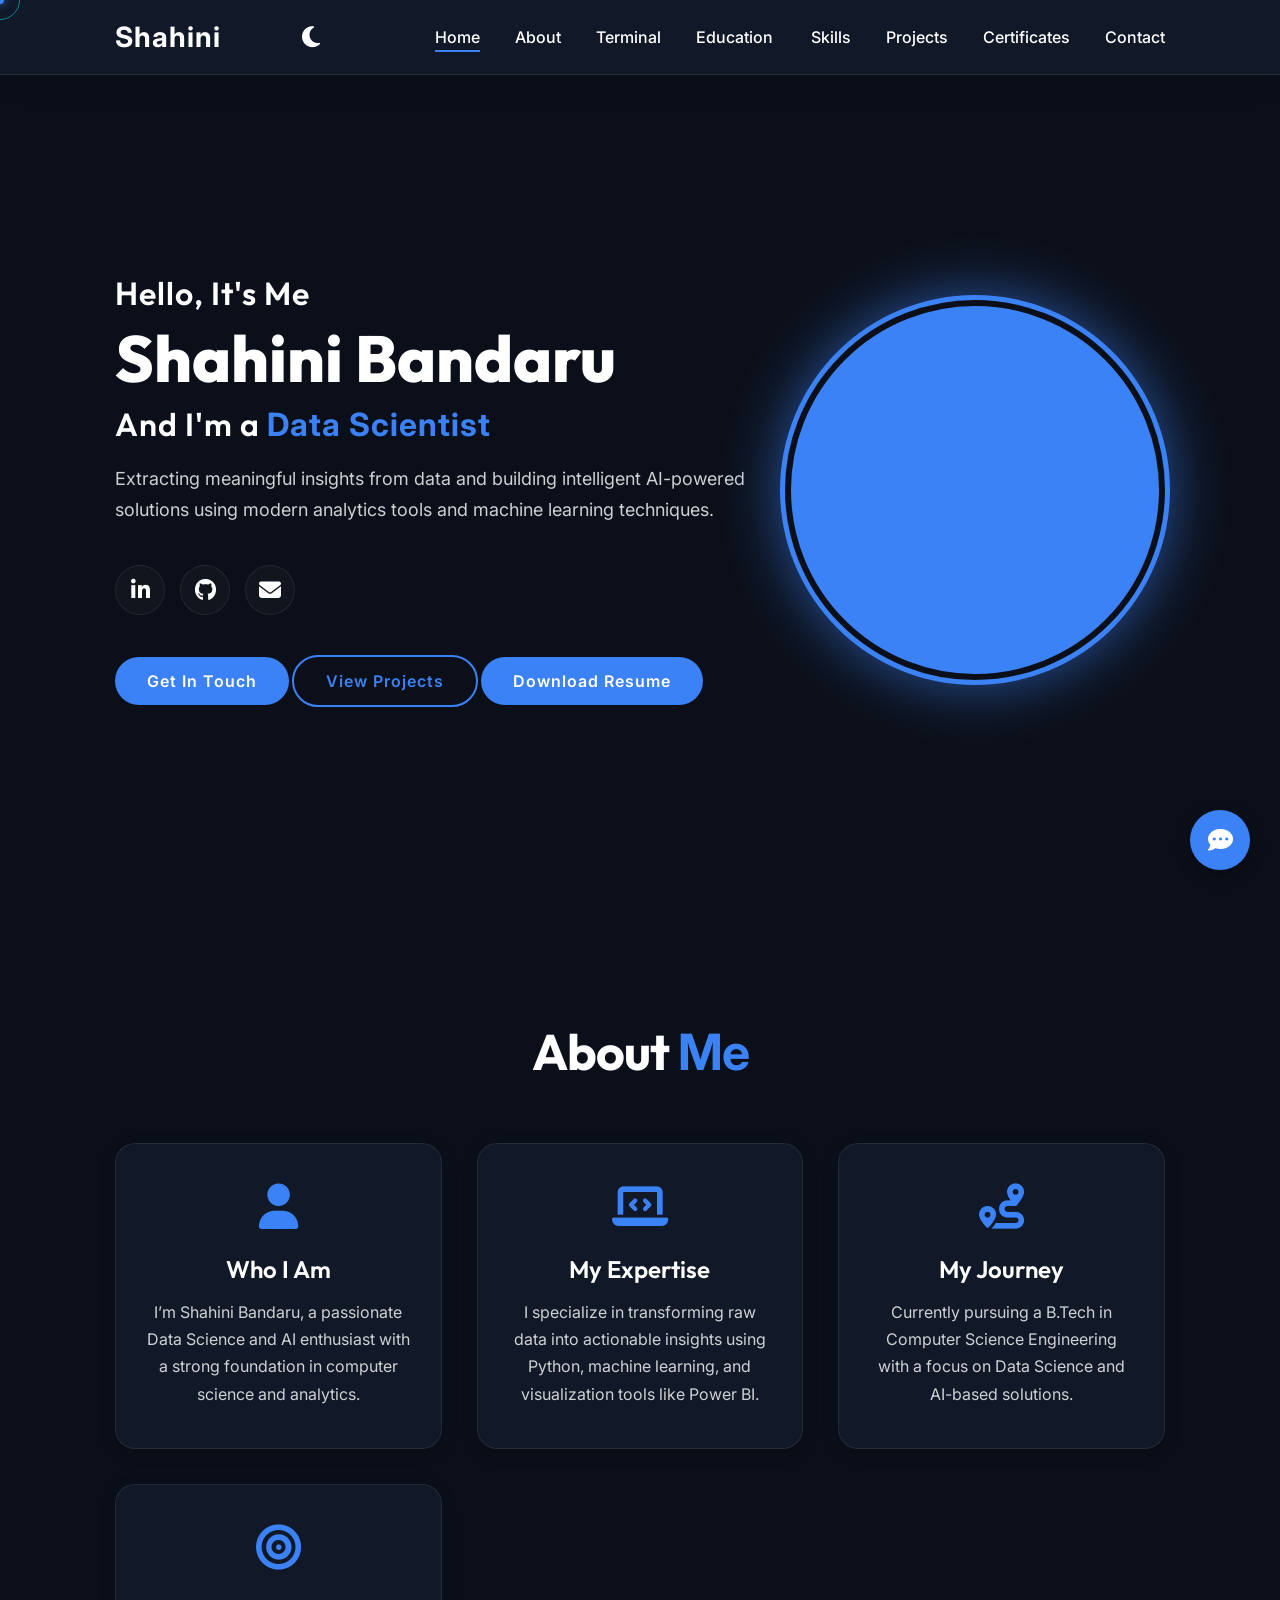
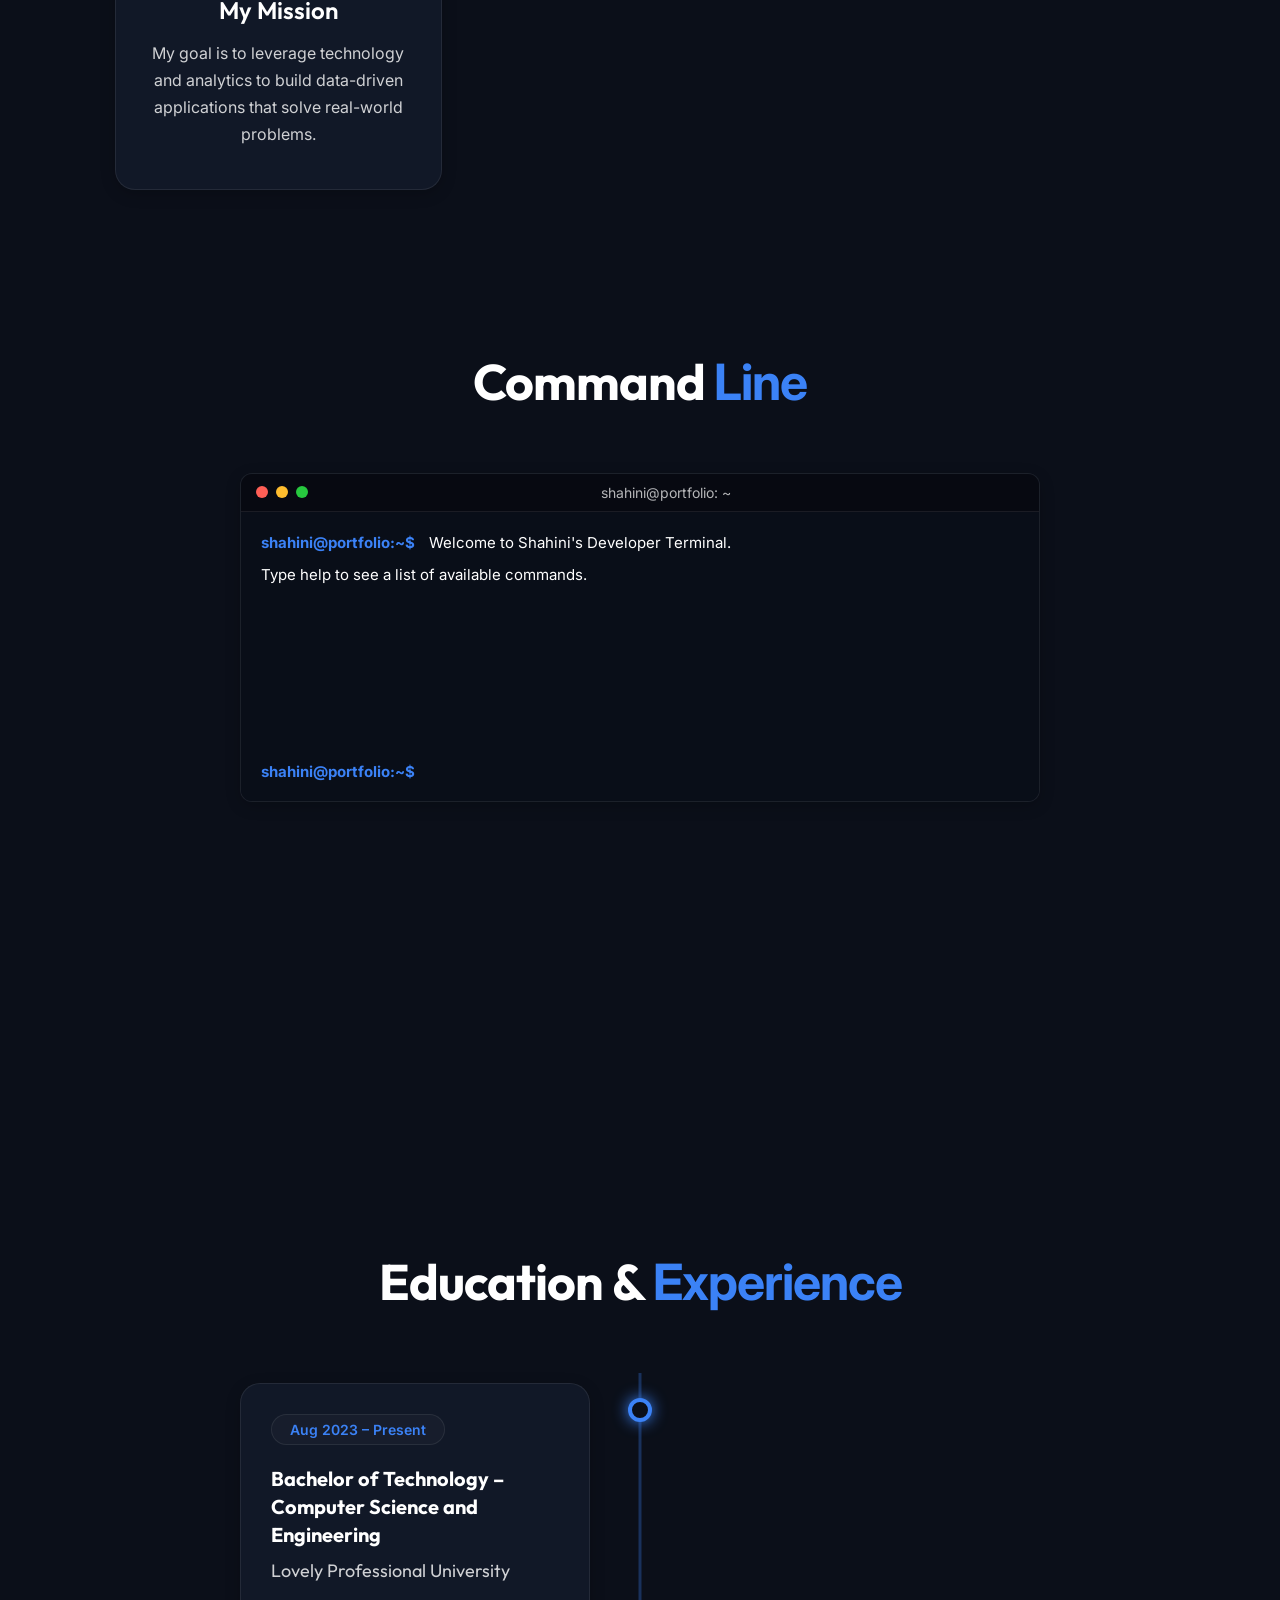
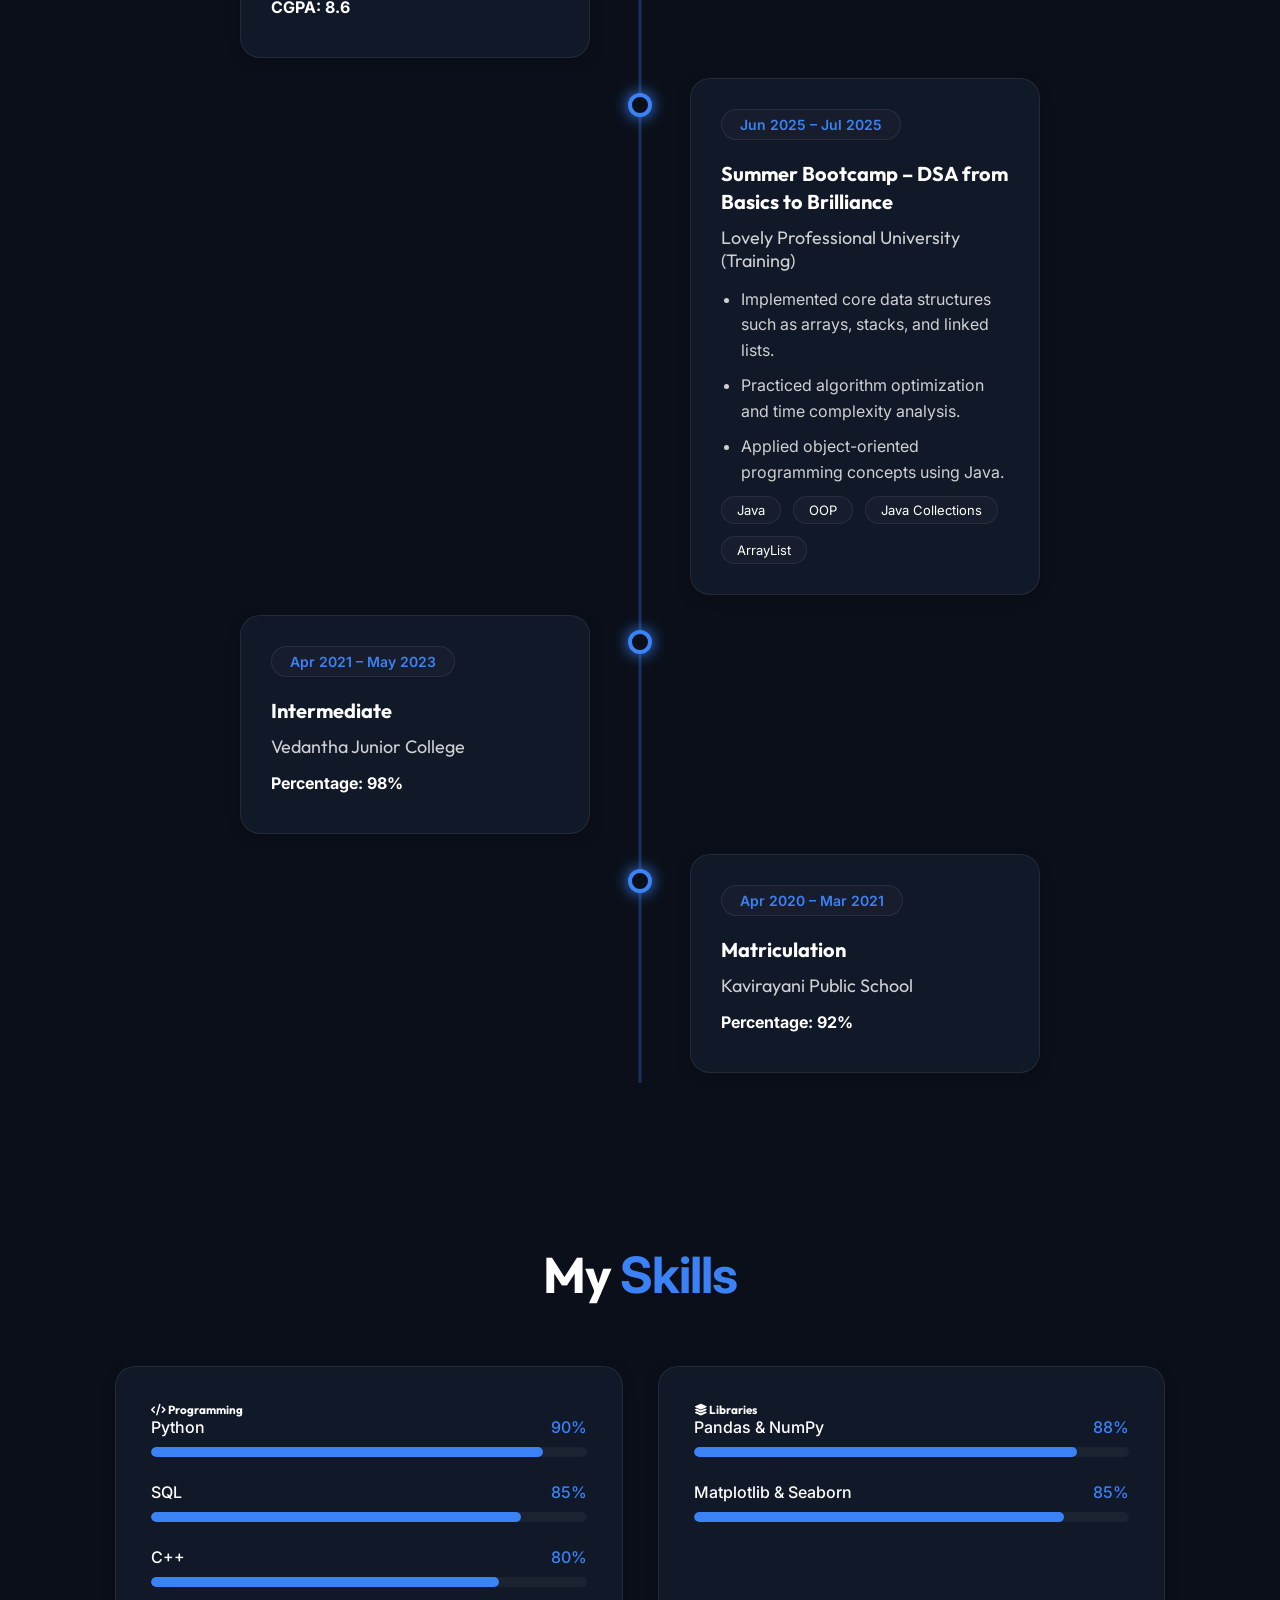
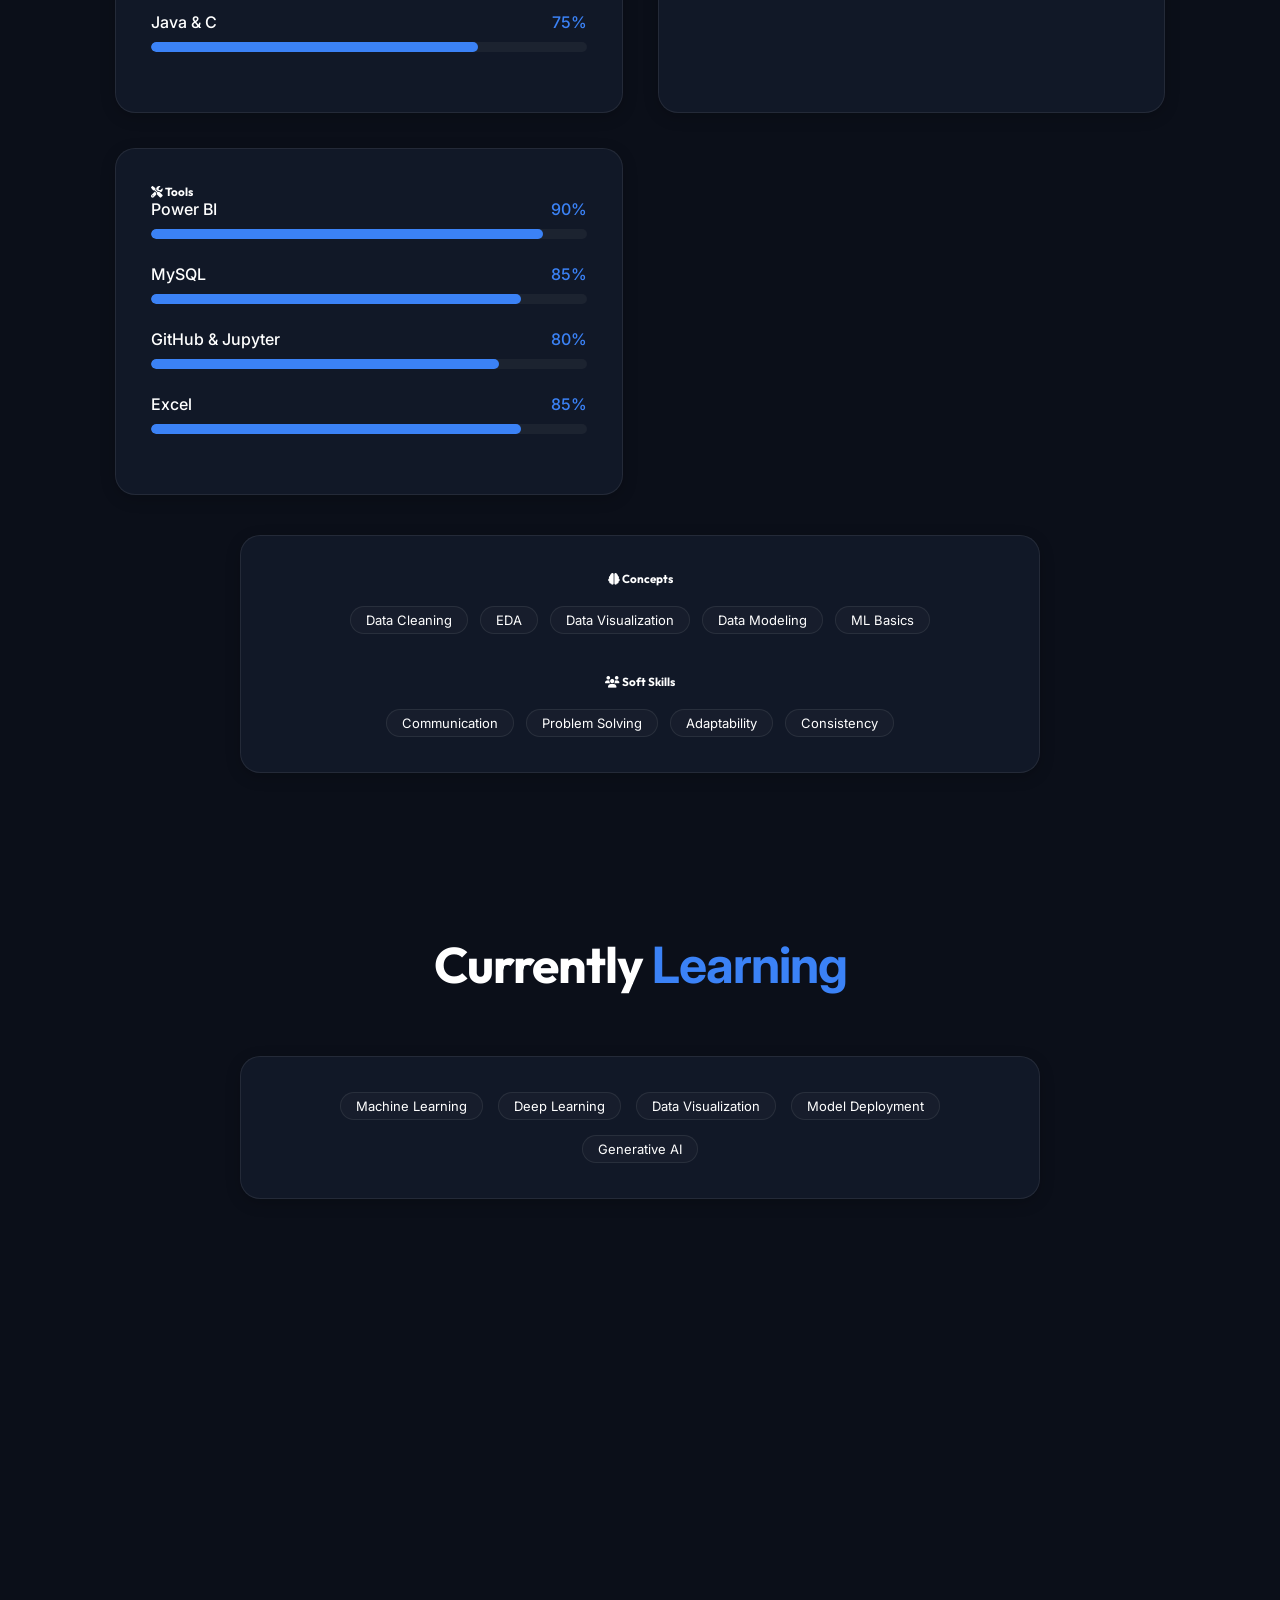
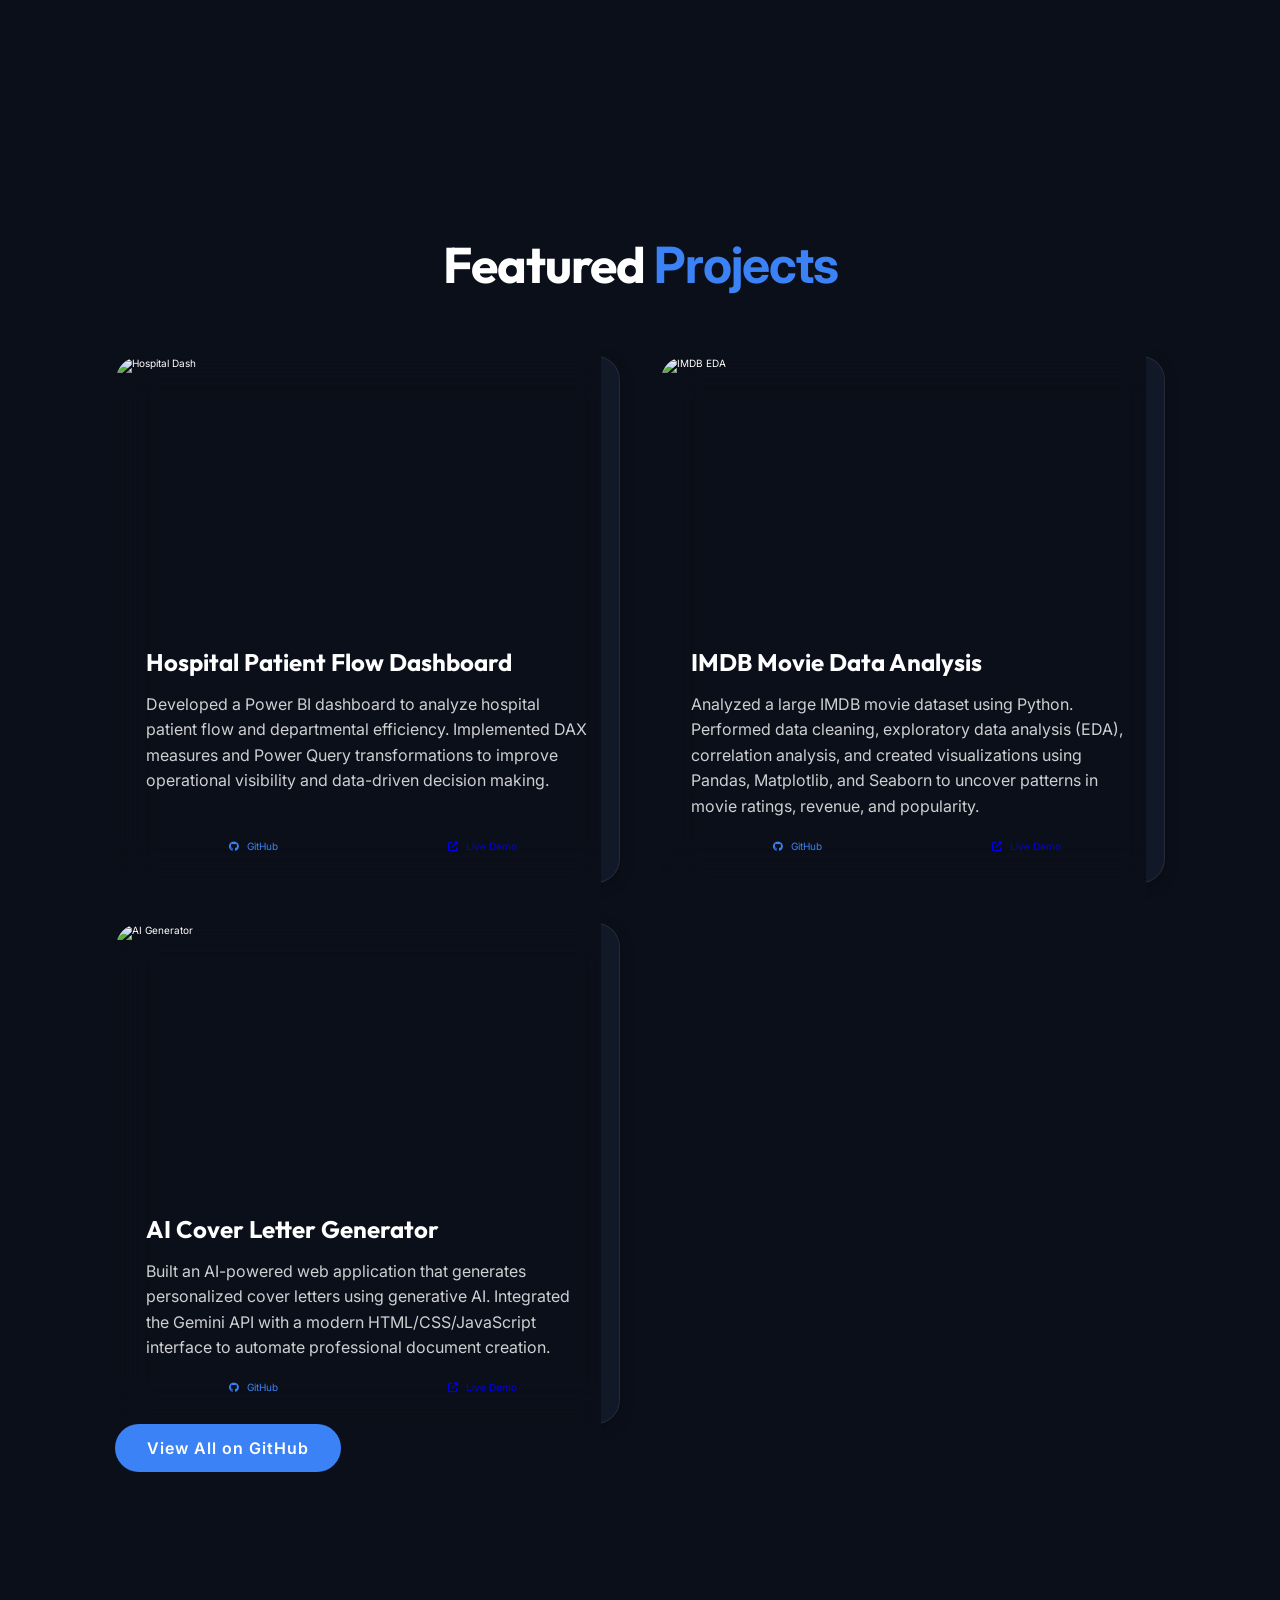
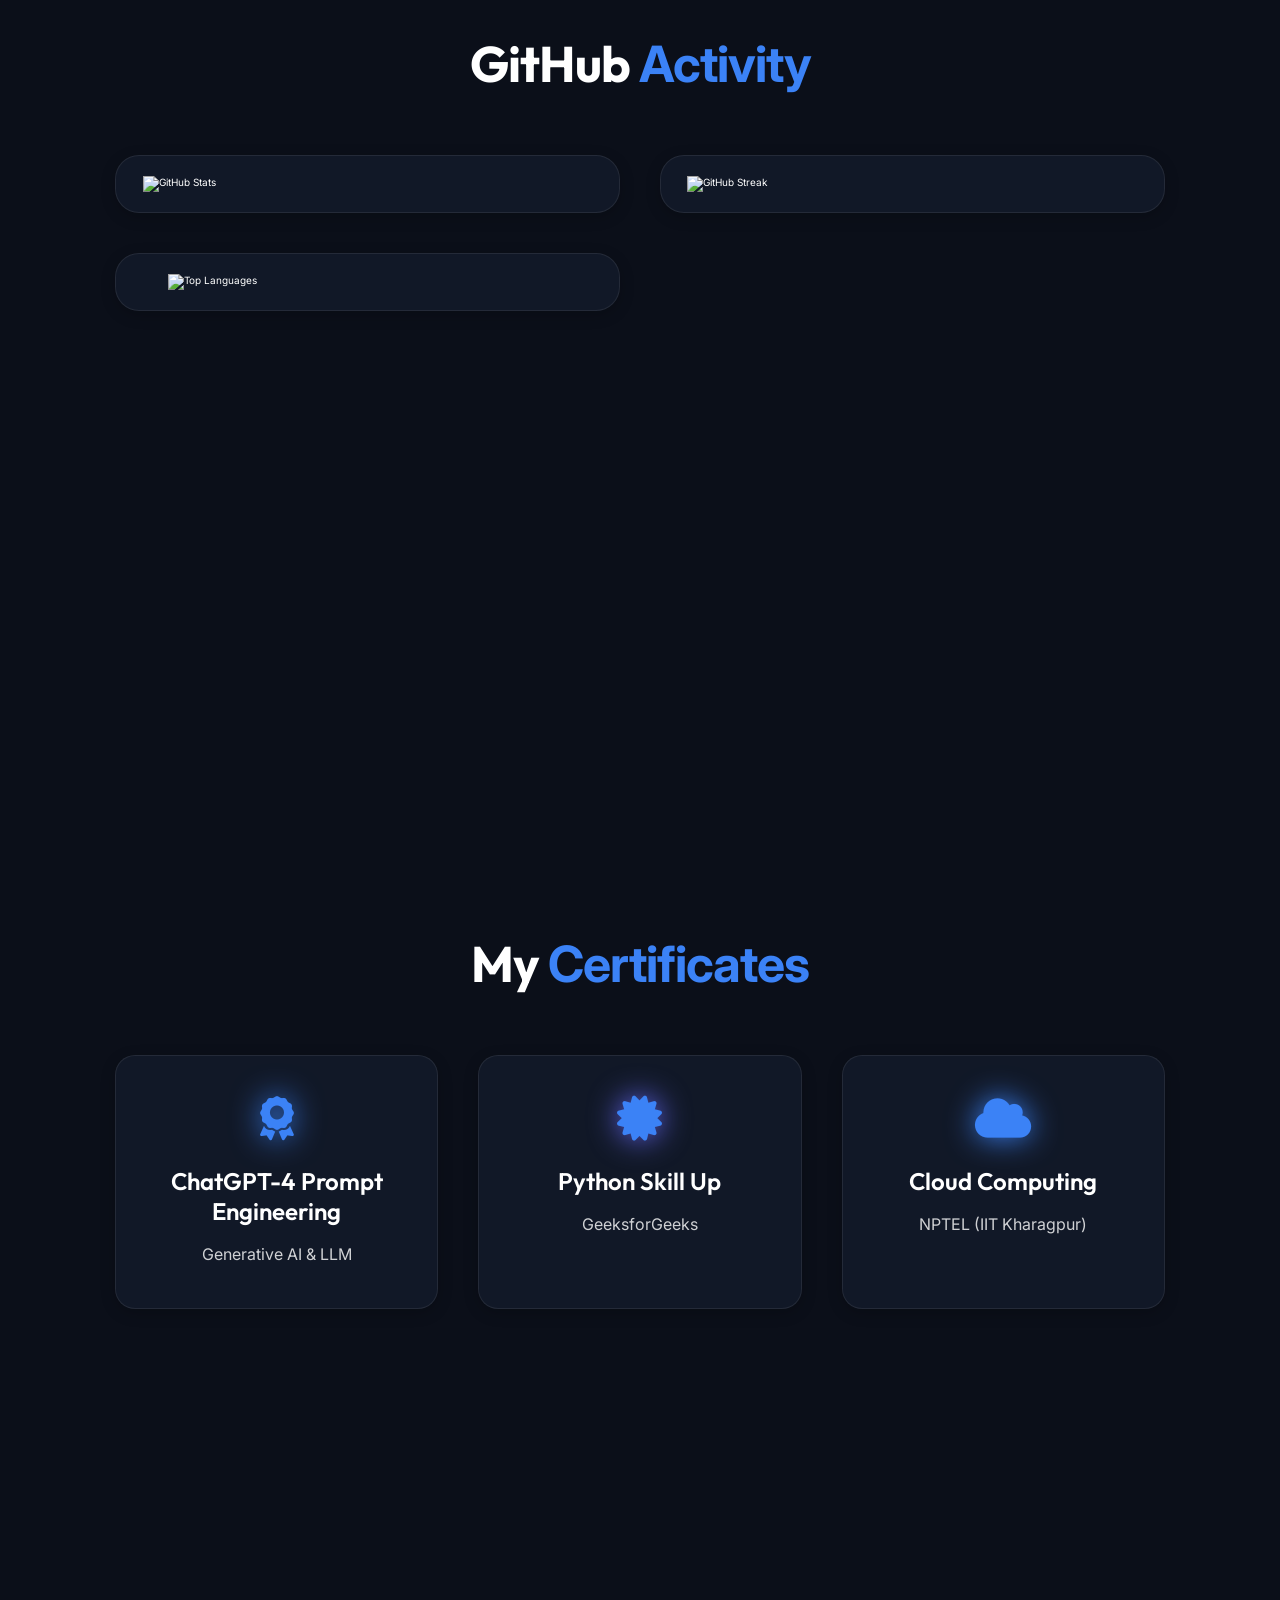
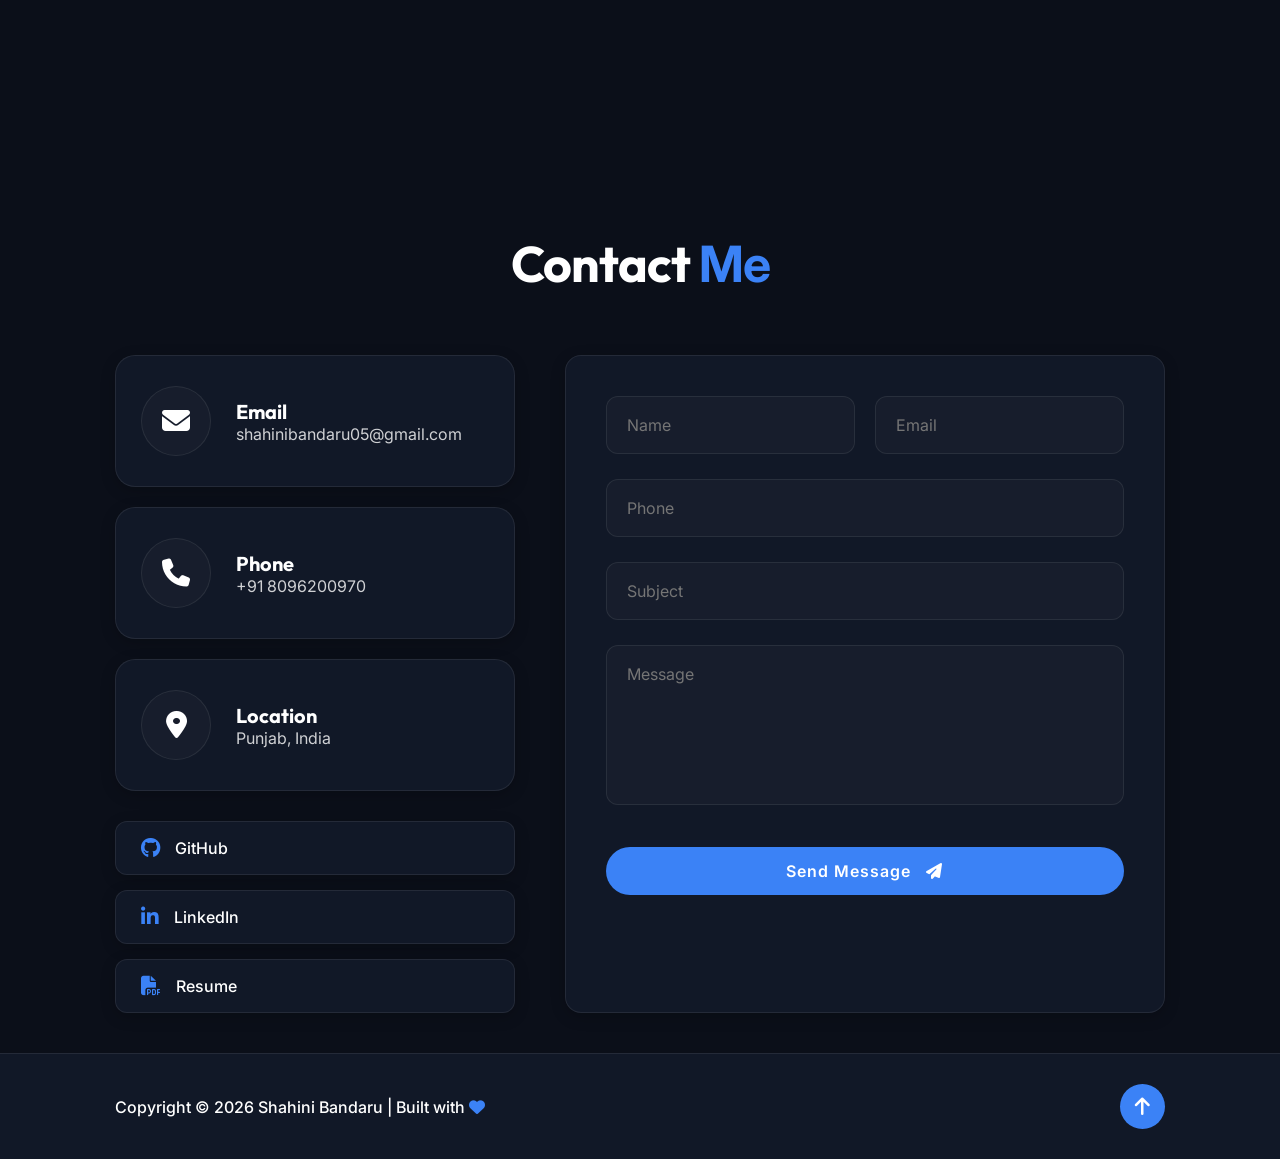
==== commit 17ff471f: "Refactor skills section and clean up project tags Updated the skills section to include new tags and" ====
--- a/index.html
+++ b/index.html
@@ -168,15 +168,29 @@
                 <div class="skill-box"><div class="skill-info"><span>GitHub & Jupyter</span><span class="pct">80%</span></div><div class="skill-bar"><span class="bg-gradient progress shine-bar" data-width="80%"></span></div></div>
                 <div class="skill-box"><div class="skill-info"><span>Excel</span><span class="pct">85%</span></div><div class="skill-bar"><span class="bg-gradient progress shine-bar" data-width="85%"></span></div></div>
             </div>
-            <div class="skill-category glass hover-gradient-border float-anim delay-3">
-                <h3 class="skill-title"><i class="fas fa-brain icon-gradient"></i> Concepts</h3>
-                <div class="tags-container mb-2">
-                    <span class="skill-tag hover-bg">Data Cleaning</span><span class="skill-tag hover-bg">EDA</span><span class="skill-tag hover-bg">Data Vis</span><span class="skill-tag hover-bg">Data Modeling</span><span class="skill-tag hover-bg">ML Basics</span>
-                </div>
-                <h3 class="skill-title mt-4"><i class="fas fa-users icon-gradient"></i> Soft Skills</h3>
-                <div class="tags-container">
-                    <span class="skill-tag hover-bg">Communication</span><span class="skill-tag hover-bg">Problem Solving</span><span class="skill-tag hover-bg">Adaptability</span><span class="skill-tag hover-bg">Consistency</span>
-                </div>
+            </div>
+        </div>
+        
+        <div class="skills-container wrapper mt-5" style="justify-content: center; display: flex; margin-top: 4rem;">
+            <div class="skill-category glass hover-gradient-border float-anim delay-3" style="max-width: 800px; text-align: center; width: 100%;">
+                
+                <h3 class="skill-title" style="margin-bottom: 2rem;"><i class="fas fa-brain icon-gradient"></i> Concepts</h3>
+                <div class="tags-container" style="justify-content: center; margin-bottom: 4rem;">
+                    <span class="skill-tag hover-bg">Data Cleaning</span>
+                    <span class="skill-tag hover-bg">EDA</span>
+                    <span class="skill-tag hover-bg">Data Visualization</span>
+                    <span class="skill-tag hover-bg">Data Modeling</span>
+                    <span class="skill-tag hover-bg">ML Basics</span>
+                </div>
+                
+                <h3 class="skill-title" style="margin-bottom: 2rem;"><i class="fas fa-users icon-gradient"></i> Soft Skills</h3>
+                <div class="tags-container" style="justify-content: center;">
+                    <span class="skill-tag hover-bg">Communication</span>
+                    <span class="skill-tag hover-bg">Problem Solving</span>
+                    <span class="skill-tag hover-bg">Adaptability</span>
+                    <span class="skill-tag hover-bg">Consistency</span>
+                </div>
+                
             </div>
         </div>
     </section>
@@ -206,7 +220,6 @@
                 <div class="project-content">
                     <h3>Hospital Patient Flow Dashboard</h3>
                     <p>Developed a Power BI dashboard to analyze hospital patient flow and departmental efficiency. Implemented DAX measures and Power Query transformations to improve operational visibility and data-driven decision making.</p>
-                    <div class="tech-stack-tags mb-3"><span class="glass-tag">Power BI</span><span class="glass-tag">DAX</span><span class="glass-tag">Power Query</span></div>
                     <div class="p-links">
                         <a href="https://github.com/Shahini505" target="_blank" class="btn-sm btn-outline"><i class="fab fa-github"></i> GitHub</a>
                         <a href="#" class="btn-sm btn-gradient-soft"><i class="fas fa-external-link-alt"></i> Live Demo</a>
@@ -220,7 +233,6 @@
                 <div class="project-content">
                     <h3>IMDB Movie Data Analysis</h3>
                     <p>Analyzed a large IMDB movie dataset using Python. Performed data cleaning, exploratory data analysis (EDA), correlation analysis, and created visualizations using Pandas, Matplotlib, and Seaborn to uncover patterns in movie ratings, revenue, and popularity.</p>
-                    <div class="tech-stack-tags mb-3"><span class="glass-tag">Python</span><span class="glass-tag">Pandas</span><span class="glass-tag">Seaborn</span><span class="glass-tag">Matplotlib</span></div>
                     <div class="p-links">
                         <a href="https://github.com/Shahini505" target="_blank" class="btn-sm btn-outline"><i class="fab fa-github"></i> GitHub</a>
                         <a href="#" class="btn-sm btn-gradient-soft"><i class="fas fa-external-link-alt"></i> Live Demo</a>
@@ -234,7 +246,6 @@
                 <div class="project-content">
                     <h3>AI Cover Letter Generator</h3>
                     <p>Built an AI-powered web application that generates personalized cover letters using generative AI. Integrated the Gemini API with a modern HTML/CSS/JavaScript interface to automate professional document creation.</p>
-                    <div class="tech-stack-tags mb-3"><span class="glass-tag">HTML/CSS/JS</span><span class="glass-tag">Gemini API</span><span class="glass-tag">Generative AI</span></div>
                     <div class="p-links">
                         <a href="https://github.com/Shahini505" target="_blank" class="btn-sm btn-outline"><i class="fab fa-github"></i> GitHub</a>
                         <a href="#" class="btn-sm btn-gradient-soft"><i class="fas fa-external-link-alt"></i> Live Demo</a>
--- a/style.css
+++ b/style.css
@@ -9,23 +9,23 @@
 
 :root {
   /* --- Default Dark Mode --- */
-  --bg-color: #07090e;
-  --second-bg-color: #0d121c;
-  --text-color: #e2e8f0;
+  --bg-color: #0b0f19;
+  --second-bg-color: #0b0f19;
+  --text-color: #ffffff;
   --heading-color: #ffffff;
   
   /* Brand Colors */
-  --main-color: #00f0ff;
-  --secondary-color: #8a2be2;
-  --tertiary-color: #00e5ff;
+  --main-color: #3b82f6;
+  --secondary-color: #6366f1;
+  --tertiary-color: #3b82f6;
   
   /* Gradients */
-  --glow-gradient: linear-gradient(135deg, var(--main-color), var(--secondary-color), var(--tertiary-color));
+  --glow-gradient: var(--main-color);
   
   /* Glassmorphism Settings */
-  --glass-bg: rgba(17, 24, 39, 0.4);
+  --glass-bg: #111827;
   --glass-border: rgba(255, 255, 255, 0.08);
-  --glass-shadow: 0 8px 32px 0 rgba(0,0,0,0.4);
+  --glass-shadow: 0 4px 15px rgba(0,0,0,0.2);
   
   /* Component-Specific */
   --terminal-bg: rgba(10, 15, 25, 0.85);
@@ -107,11 +107,9 @@
   letter-spacing: -1px;
 }
 
-/* Gradient Text Mask */
+/* Solid Accent Text */
 .heading span {
-  background: var(--glow-gradient);
-  -webkit-background-clip: text;
-  -webkit-text-fill-color: transparent;
+  color: var(--main-color);
 }
 
 /* --- Global Utilities --- */
@@ -178,13 +176,21 @@
   top: 0; left: 0; width: 100%;
   padding: 2rem 9%;
   background: var(--glass-bg);
-  backdrop-filter: blur(15px);
+  backdrop-filter: blur(20px);
+  -webkit-backdrop-filter: blur(20px);
   border-bottom: 1px solid var(--glass-border);
+  box-shadow: 0 4px 30px rgba(0, 0, 0, 0.1);
   display: flex;
   justify-content: space-between;
   align-items: center;
-  z-index: 100;
+  z-index: 999;
   transition: 0.5s;
+}
+
+.header.sticky {
+  padding: 1.5rem 9%;
+  background: var(--glass-bg);
+  box-shadow: var(--glass-shadow);
 }
 
 .logo {
@@ -379,40 +385,17 @@
   text-align: center;
 }
 
-/* Gradient Button Base */
+/* Solid Button Base */
 .btn-gradient {
-  background: var(--glow-gradient);
-  background-size: 200% auto;
-  color: #fff;
-  box-shadow: 0 0 20px rgba(138,43,226,0.3);
+  background: var(--main-color);
+  color: #ffffff;
   border: none;
-  position: relative;
-  overflow: hidden;
-}
-
-/* Button Ripple Core CSS */
-.btn-gradient::after {
-  content: "";
-  display: block; position: absolute;
-  width: 100%; height: 100%;
-  top: 0; left: 0; pointer-events: none;
-  background-image: radial-gradient(circle, #fff 10%, transparent 10.01%);
-  background-repeat: no-repeat;
-  background-position: 50%;
-  transform: scale(10,10);
-  opacity: 0;
-  transition: transform .5s, opacity 1s;
-}
-
-.btn-gradient:active::after {
-  transform: scale(0,0);
-  opacity: .3;
-  transition: 0s;
+  transition: 0.3s ease;
 }
 
 .btn-gradient:hover {
-  background-position: right center;
-  box-shadow: 0 0 30px rgba(0,240,255,0.5);
+  background: var(--secondary-color);
+  box-shadow: 0 5px 15px rgba(59, 130, 246, 0.4);
   transform: translateY(-3px);
 }
 
@@ -435,11 +418,10 @@
 .home-content h3:nth-of-type(2) { margin-bottom: 2rem; }
 .home-content h1 {
   font-size: 6.5rem; font-weight: 800; line-height: 1.1; margin: 1rem 0;
-  background: var(--glow-gradient); -webkit-background-clip: text; -webkit-text-fill-color: transparent;
-  filter: drop-shadow(0 0 15px rgba(0, 240, 255, 0.4));
+  color: var(--heading-color);
 }
 .home-content p { font-size: 1.8rem; line-height: 1.7; margin: 2rem 0 4rem; color: var(--text-color); font-weight: 400; opacity: 0.8; }
-.multiple-text { color: var(--main-color); text-shadow: 0 0 20px rgba(0,240,255,0.5); font-weight: 700; }
+.multiple-text { color: var(--main-color); font-weight: 700; }
 
 .social-media { margin-bottom: 4rem; display: flex; gap: 1.5rem; }
 .social-media a {
@@ -450,8 +432,8 @@
   transition: .4s cubic-bezier(0.175, 0.885, 0.32, 1.275); cursor: none;
 }
 .social-media a:hover {
-  background: var(--glow-gradient); color:#fff; border-color:transparent;
-  transform: translateY(-5px) scale(1.1); box-shadow: 0 10px 20px rgba(138,43,226,0.3);
+  background: var(--main-color); color:#ffffff; border-color:transparent;
+  transform: translateY(-5px) scale(1.1); box-shadow: 0 5px 15px rgba(59, 130, 246, 0.4);
 }
 
 /* --- Profile Glow Rings --- */
@@ -470,7 +452,7 @@
 .about-card, .certificate-card, .contact-info-card { padding: 4rem 3rem; text-align: center; }
 .about-card h3, .certificate-card h3 { font-size: 2.4rem; margin-bottom: 1.5rem; color: var(--heading-color); font-weight: 600; }
 .about-card p, .certificate-card p { font-size: 1.6rem; color: var(--text-color); line-height: 1.7; opacity: 0.8; }
-.p-icon, .c-icon { font-size: 4.5rem; margin-bottom: 2.5rem; display: inline-block; background: var(--glow-gradient); -webkit-background-clip: text; -webkit-text-fill-color: transparent; }
+.p-icon, .c-icon { font-size: 4.5rem; margin-bottom: 2.5rem; display: inline-block; color: var(--main-color); }
 
 /* --- Contact Section Specifics --- */
 .contact-info-card { display: flex; align-items: center; gap: 2.5rem; text-align: left; padding: 3rem 2.5rem; margin-bottom: 2rem;}
@@ -541,6 +523,11 @@
   background: linear-gradient(90deg, transparent, rgba(255,255,255,0.4), transparent);
   transform: translateX(-100%); animation: shimmer 2s infinite;
 }
+.tags-container, .tech-stack-tags {
+  display: flex;
+  flex-wrap: wrap;
+  gap: 1.2rem;
+}
 .glass-tag, .skill-tag {
   font-size: 1.3rem; padding: 0.5rem 1.5rem; background: rgba(128,128,128,0.05);
   border: 1px solid var(--glass-border); border-radius: 20px; color: var(--text-color); transition: 0.3s;
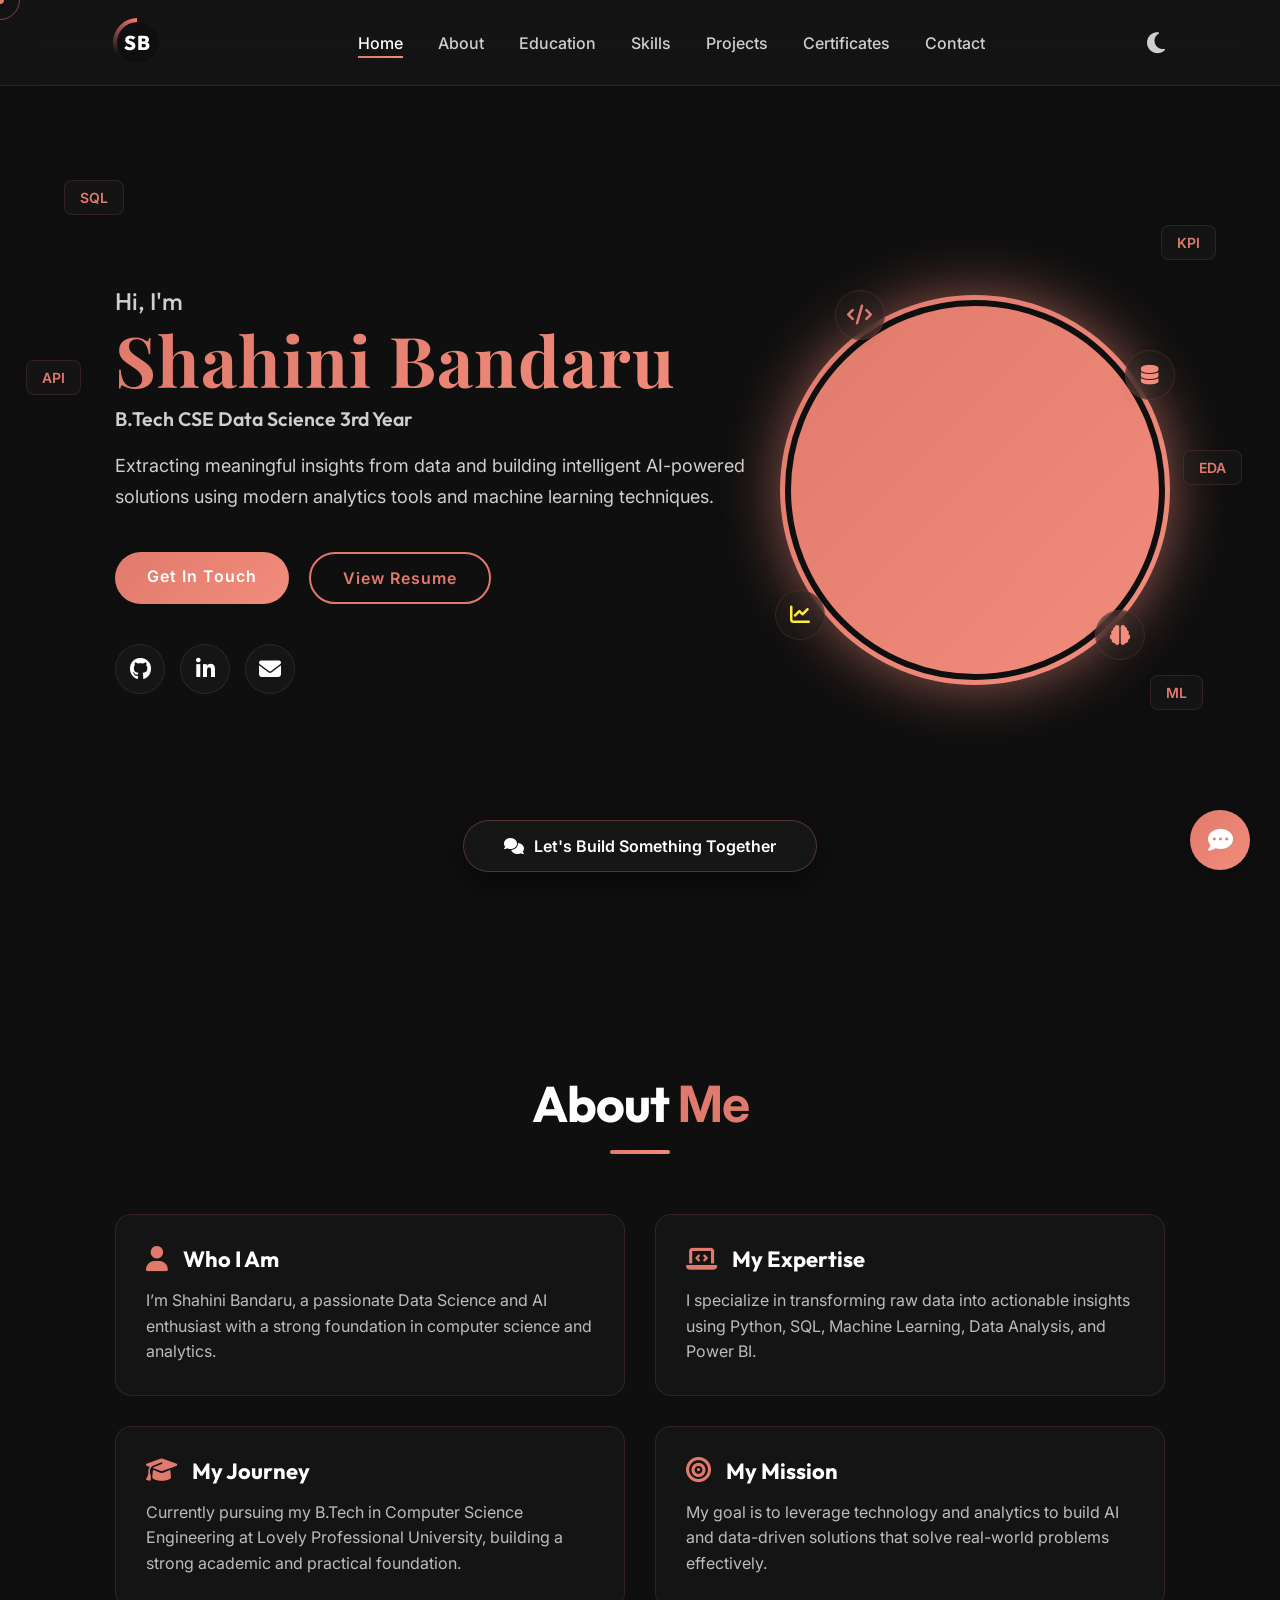
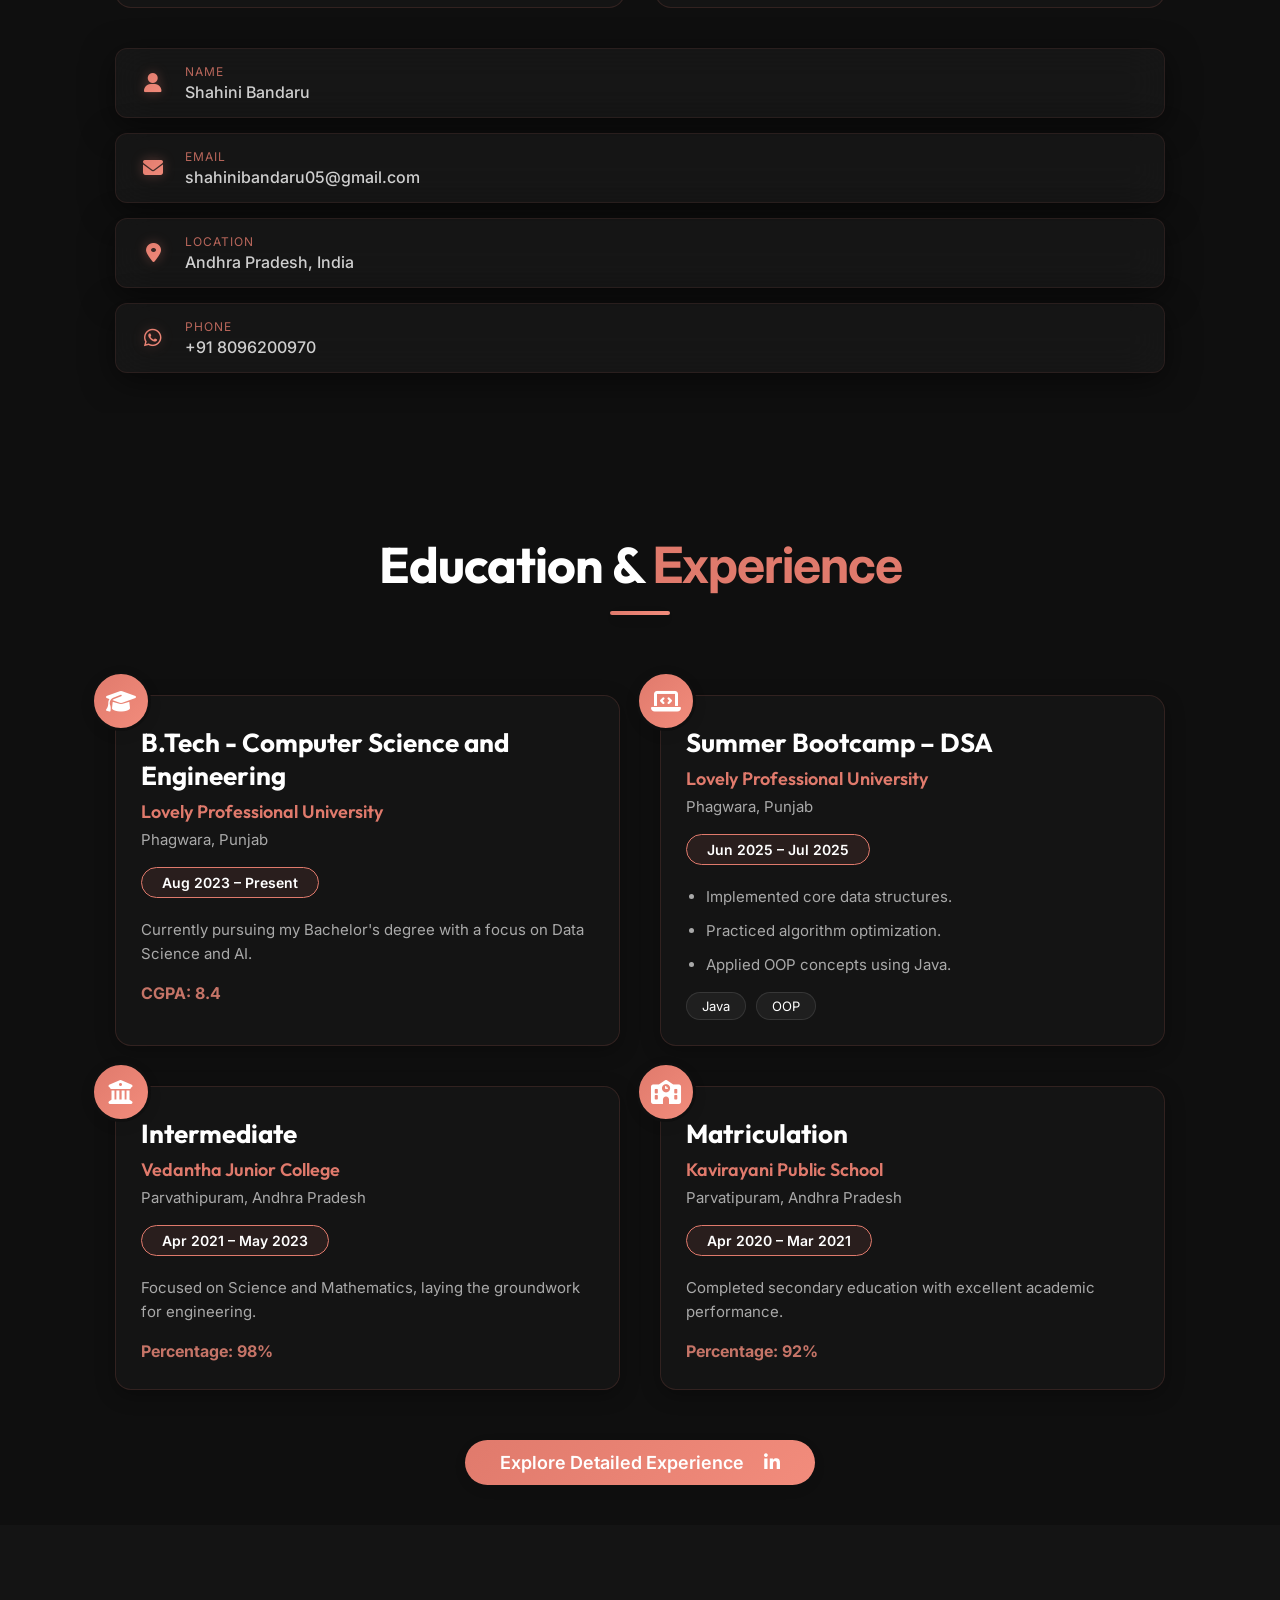
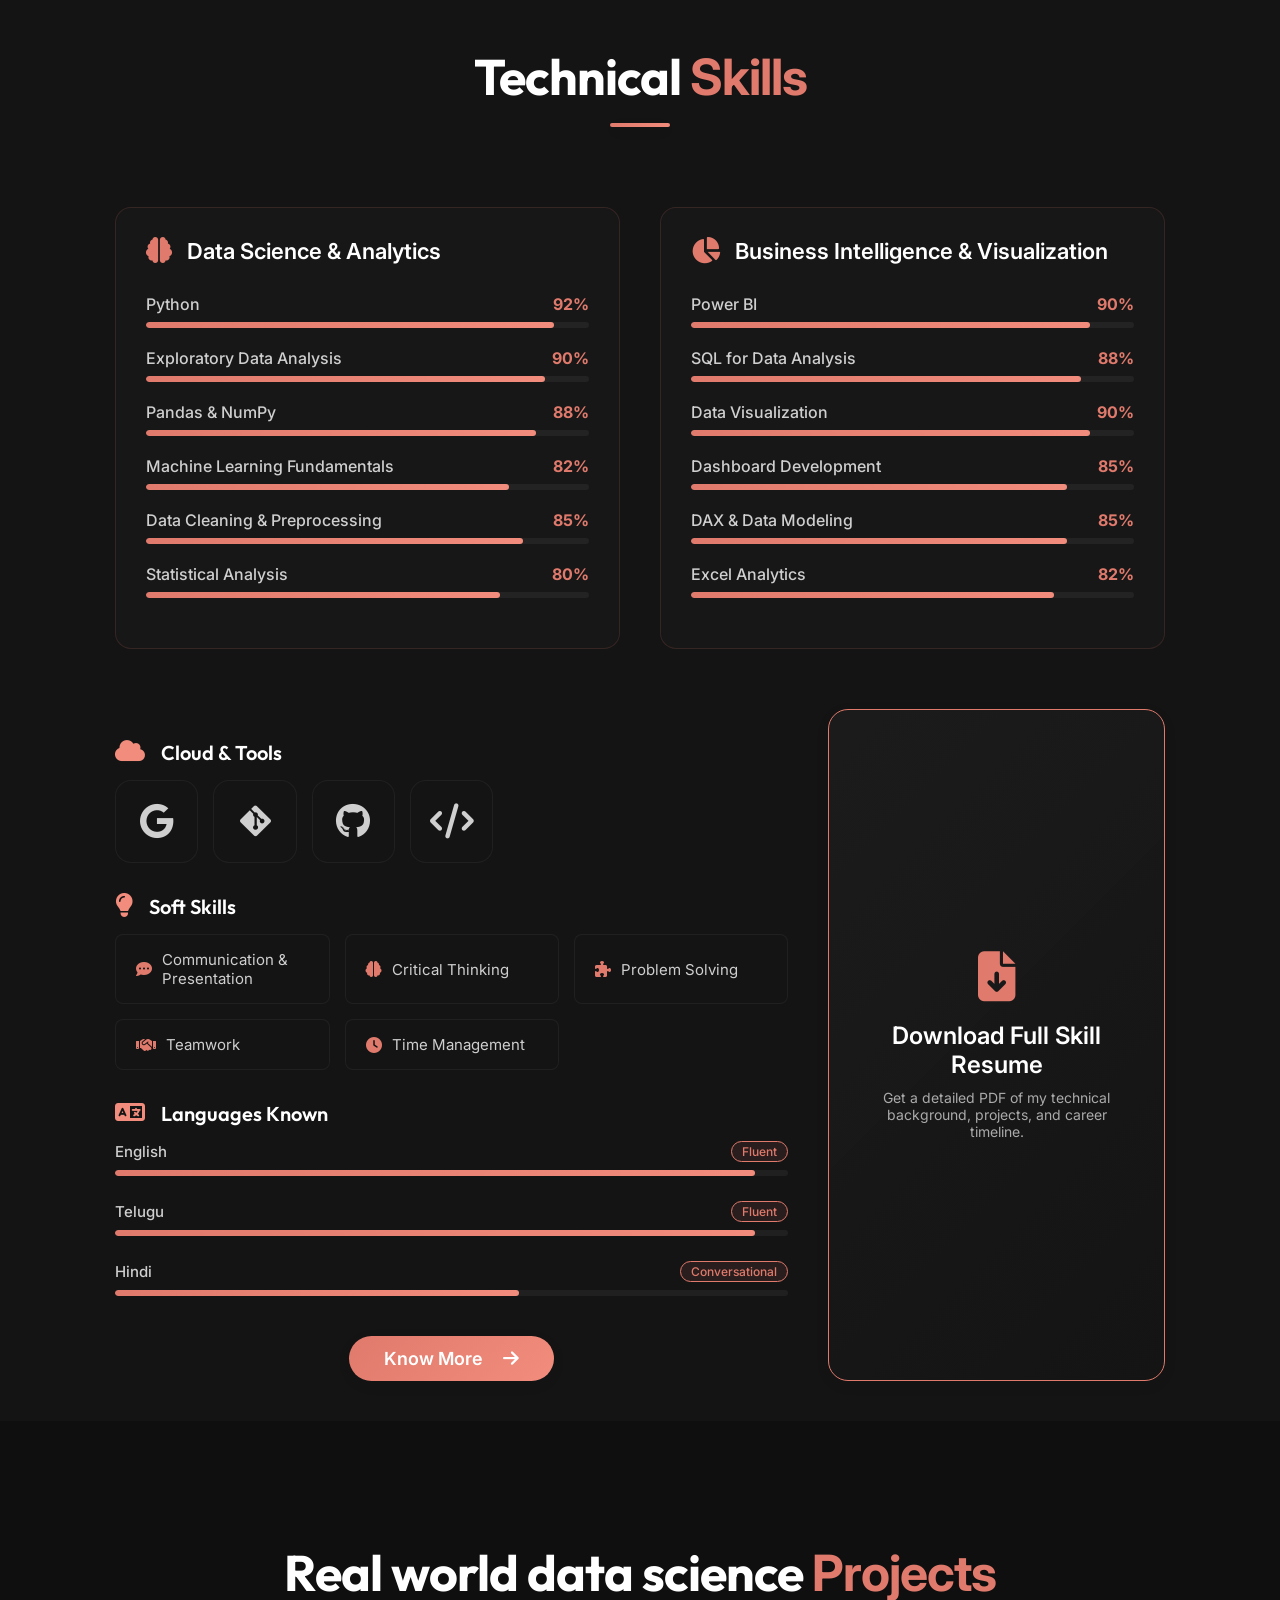
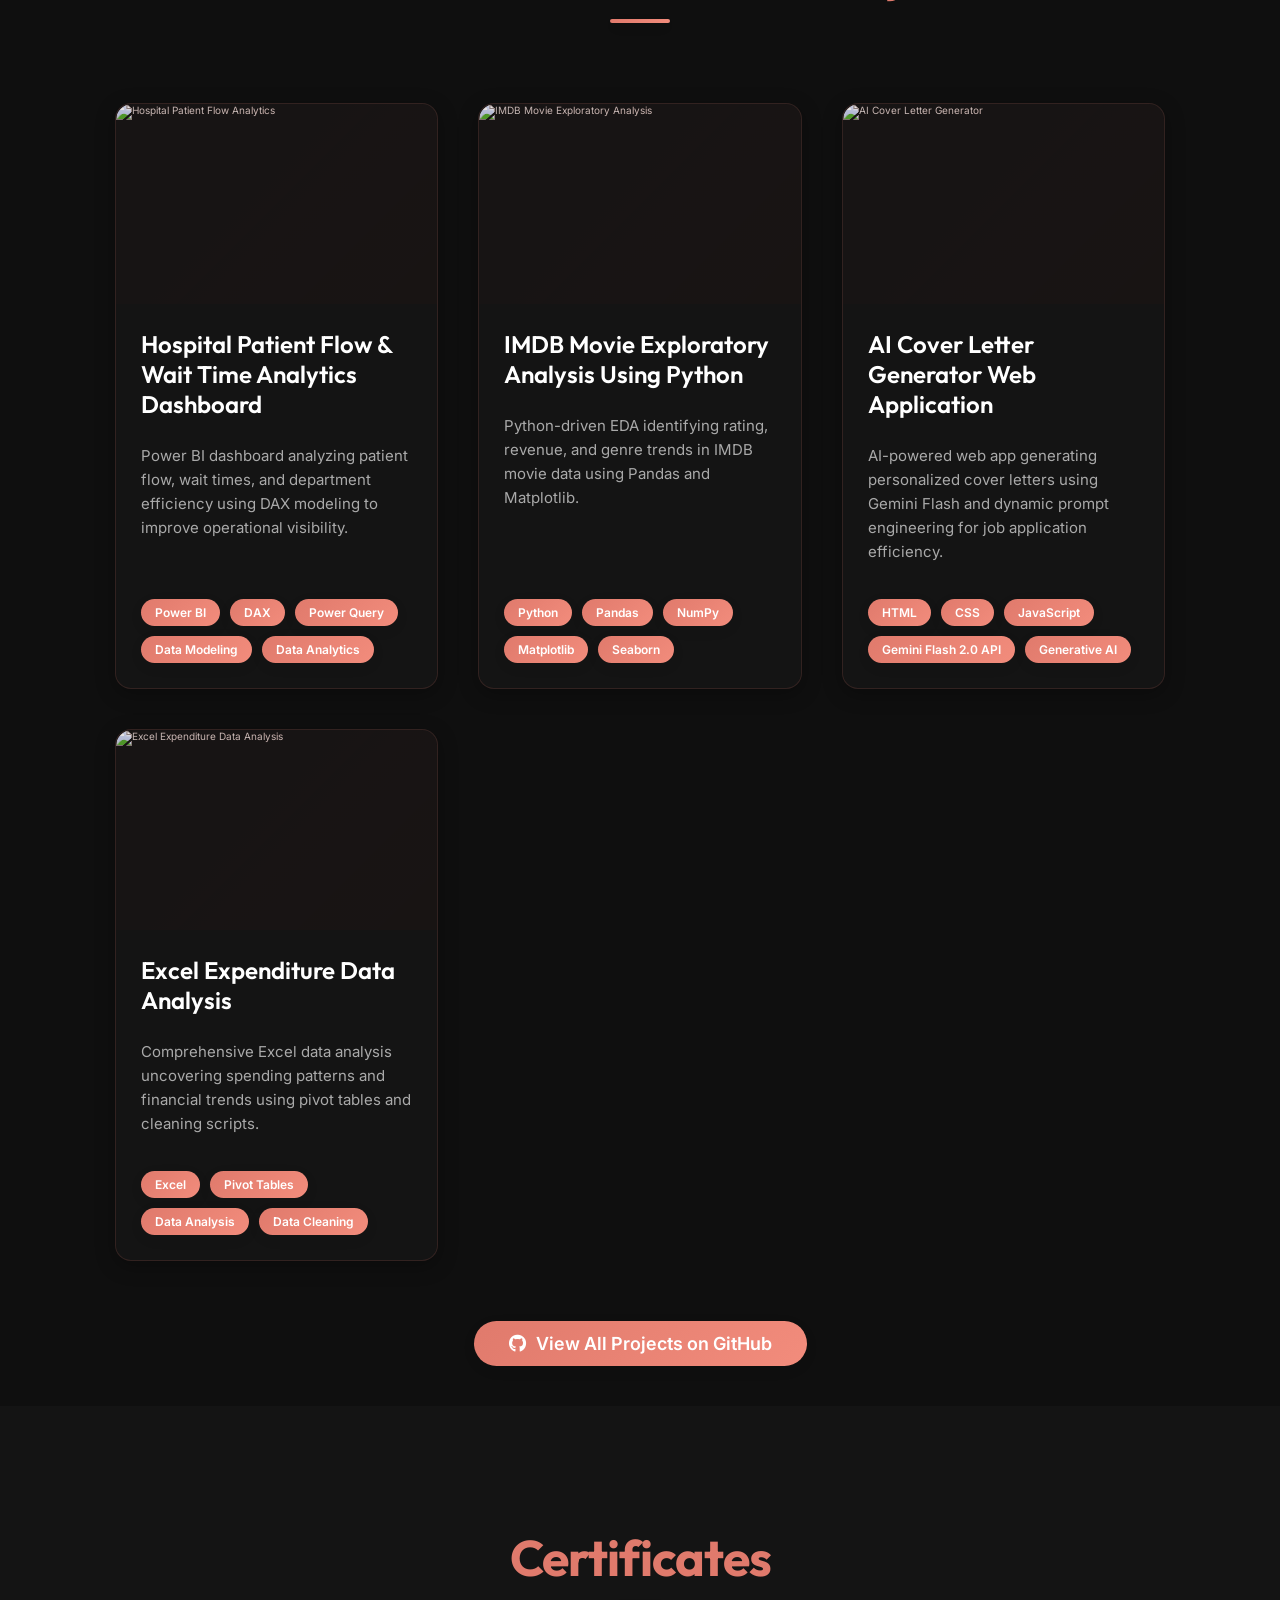
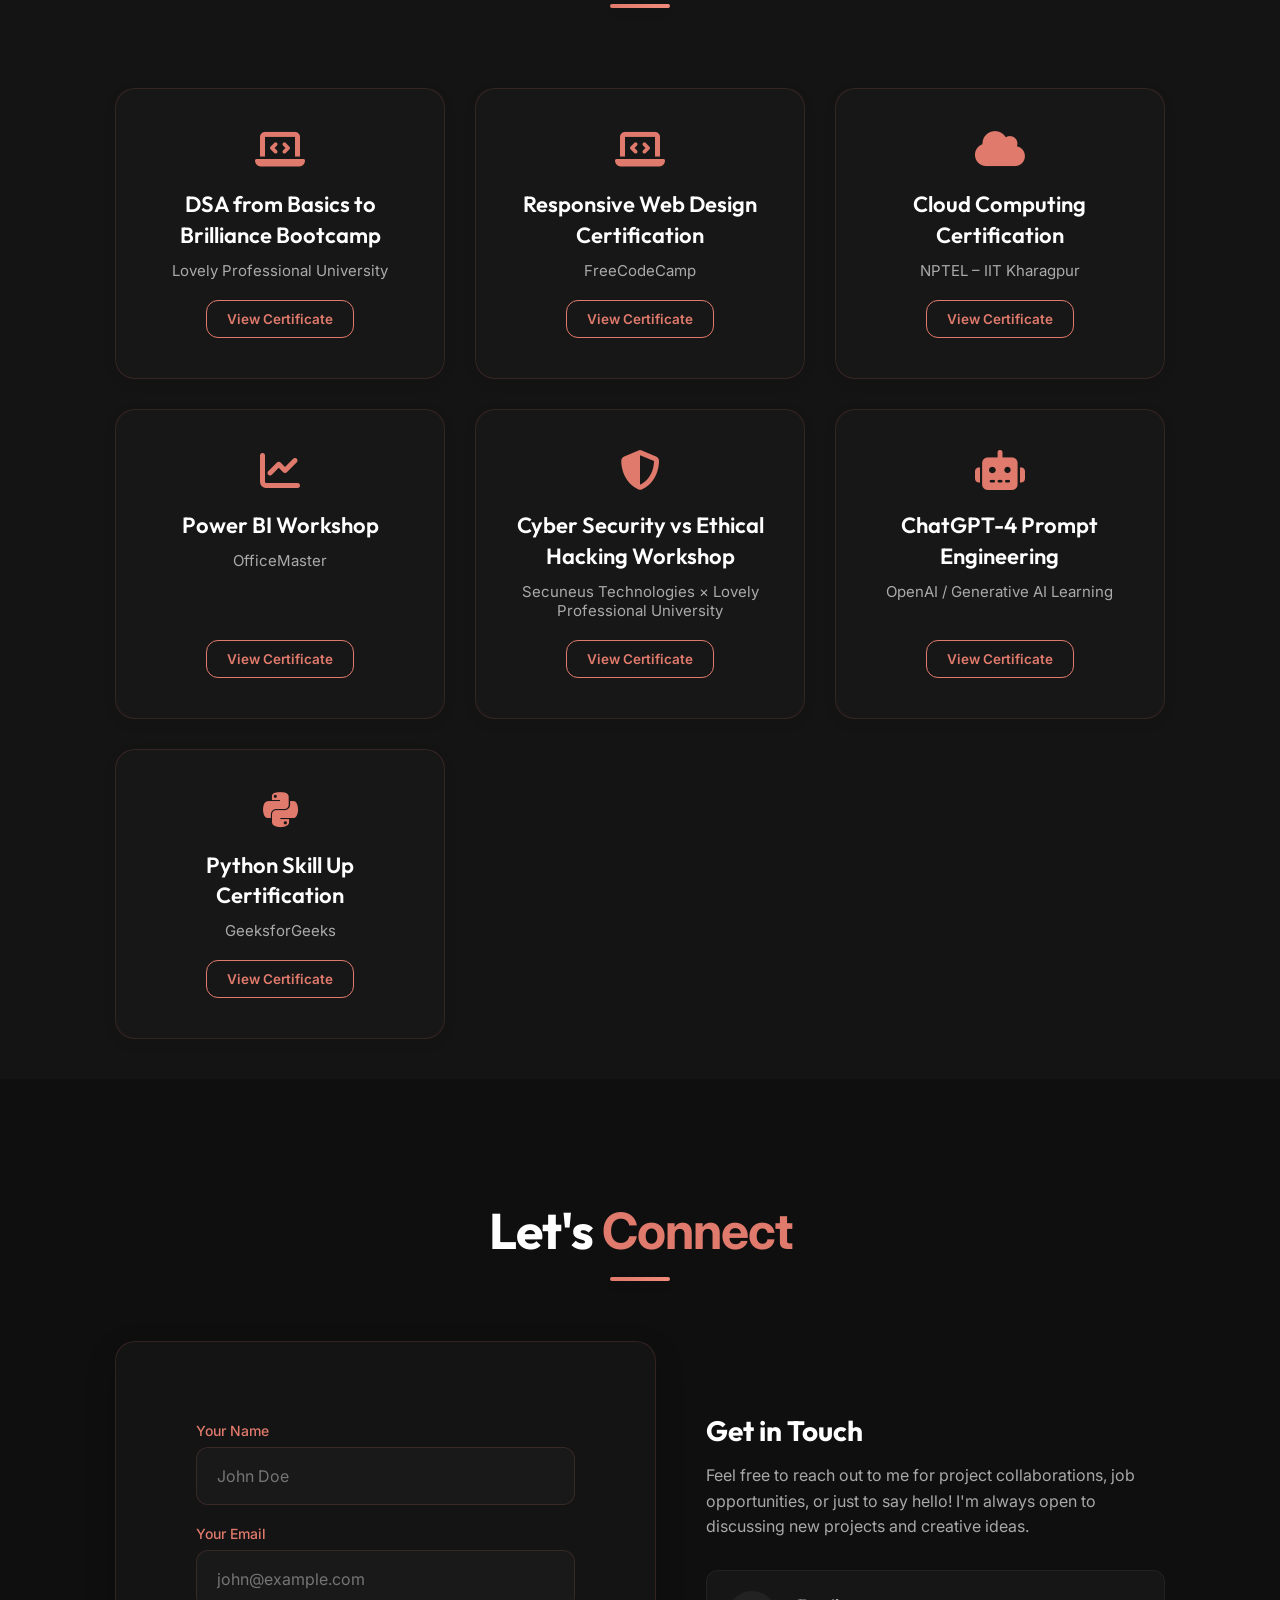
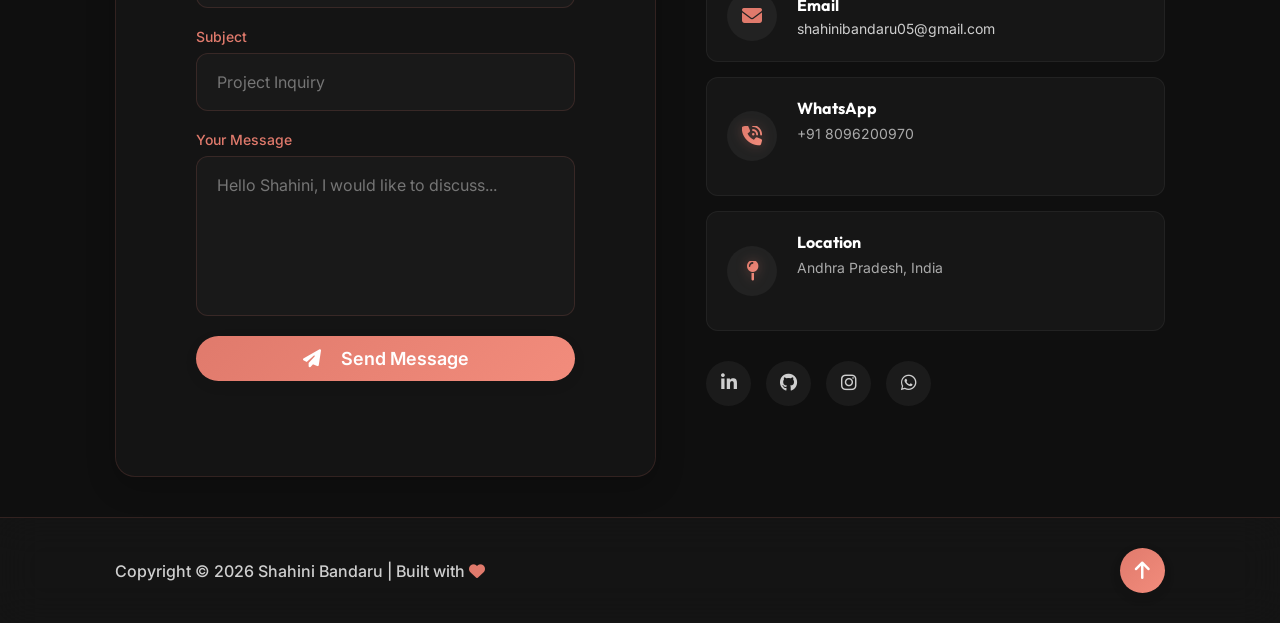
==== commit e5402e36: "Add files via upload" ====
--- a/index.html
+++ b/index.html
@@ -1,408 +1,753 @@
 <!DOCTYPE html>
 <html lang="en">
+
 <head>
     <meta charset="UTF-8">
     <meta name="viewport" content="width=device-width, initial-scale=1.0">
-    <meta name="description" content="Shahini Bandaru's personal portfolio showcasing data science projects, machine learning expertise, and professional experience.">
+    <meta name="description"
+        content="Shahini Bandaru's personal portfolio showcasing data science projects, machine learning expertise, and professional experience.">
+    <meta name="keywords" content="Shahini Bandaru, Data Scientist, Data Analyst, Business Analyst, AI enthusiast, Python Developer, Portfolio, Machine Learning">
+    <meta name="author" content="Shahini Bandaru">
+    
+    <!-- Open Graph / Facebook -->
+    <meta property="og:type" content="website">
+    <meta property="og:url" content="https://shahini505.github.io/">
+    <meta property="og:title" content="Shahini Bandaru | Data Science Portfolio">
+    <meta property="og:description" content="Passionate Data Scientist and AI enthusiast showcasing projects in analytics and machine learning.">
+    <meta property="og:image" content="assets/profile/profile-pic-nobg.png">
+
+    <!-- Twitter -->
+    <meta property="twitter:card" content="summary_large_image">
+    <meta property="twitter:url" content="https://shahini505.github.io/">
+    <meta property="twitter:title" content="Shahini Bandaru | Data Science Portfolio">
+    <meta property="twitter:description" content="Passionate Data Scientist and AI enthusiast showcasing projects in analytics and machine learning.">
+    <meta property="twitter:image" content="assets/profile/profile-pic-nobg.png">
+
     <title>Shahini Bandaru | Data Science Portfolio</title>
     <!-- Google Fonts -->
-    <link href="https://fonts.googleapis.com/css2?family=Outfit:wght@300;400;500;600;700;800&family=Inter:wght@300;400;500;600&display=swap" rel="stylesheet">
+    <link
+        href="https://fonts.googleapis.com/css2?family=Outfit:wght@300;400;500;600;700;800&family=Inter:wght@300;400;500;600&family=Playfair+Display:wght@500;600;700&display=swap"
+        rel="stylesheet">
     <!-- Font Awesome -->
     <link rel="stylesheet" href="https://cdnjs.cloudflare.com/ajax/libs/font-awesome/6.4.0/css/all.min.css">
     <!-- Main Style Reset & Variables -->
     <link rel="stylesheet" href="style.css">
 </head>
+
 <body>
+    <!-- Page Loader -->
+    <div id="loader-wrapper">
+        <div id="loader"></div>
+        <div class="loader-section section-left"></div>
+        <div class="loader-section section-right"></div>
+    </div>
     <header class="header">
-        <a href="#home" class="logo">Shahini</a>
+        <div class="logo">
+            <span>SB</span>
+        </div>
+        <nav class="navbar">
+            <a href="#home" class="active">Home</a><a href="#about">About</a><a href="#education">Education</a>
+            <a href="#skills">Skills</a><a href="#projects">Projects</a><a href="#certificates">Certificates</a><a
+                href="#contact">Contact</a>
+        </nav>
         <div class="theme-toggle">
             <i class="fas fa-moon" id="theme-btn"></i>
             <div class="menu-icon"><i class="fas fa-bars"></i></div>
         </div>
-        <nav class="navbar">
-            <a href="#home" class="active">Home</a><a href="#about">About</a><a href="#terminal-section">Terminal</a><a href="#education">Education</a>
-            <a href="#skills">Skills</a><a href="#projects">Projects</a><a href="#certificates">Certificates</a><a href="#contact">Contact</a>
-        </nav>
     </header>
 
     <main>
-    <section class="home" id="home">
-        <div id="particles-js"></div>
-        <div class="home-content z-index-1">
-            <h3 class="anim-slide-up delay-1">Hello, It's Me</h3>
-            <h1 class="anim-slide-up delay-2">Shahini Bandaru</h1>
-            <h3 class="anim-slide-up delay-3">And I'm a <span class="multiple-text">Data Scientist</span></h3>
-            <p class="anim-slide-up delay-4">Extracting meaningful insights from data and building intelligent AI-powered solutions using modern analytics tools and machine learning techniques.</p>
-            <div class="social-media anim-slide-up delay-5">
-                <a href="https://linkedin.com/in/shahini-bandaru" target="_blank"><i class="fab fa-linkedin-in"></i></a>
-                <a href="https://github.com/Shahini505" target="_blank"><i class="fab fa-github"></i></a>
-                <a href="mailto:shahinibandaru05@gmail.com"><i class="fas fa-envelope"></i></a>
-            </div>
-            <div class="hero-buttons anim-slide-up delay-6">
-                <a href="#contact" class="btn btn-gradient shine">Get In Touch</a>
-                <a href="#projects" class="btn btn-outline neon-hover">View Projects</a>
-                <a href="shahini.pdf" target="_blank" download class="btn btn-gradient shine">Download Resume</a>
-            </div>
-        </div>
-        <div class="home-img z-index-1 anim-zoom">
-            <div class="profile-glow-ring">
-                <img src="https://images.unsplash.com/photo-1573496359142-b8d87734a5a2?auto=format&fit=crop&w=600&q=80" alt="Shahini Bandaru">
-            </div>
-        </div>
-    </section>
-
-    <section class="about" id="about">
-        <h2 class="heading">About <span>Me</span></h2>
-        <div class="about-grid">
-            <div class="about-card glass hover-gradient-border float-anim">
-                <i class="fas fa-user icon-gradient p-icon"></i>
-                <h3>Who I Am</h3>
-                <p>I’m Shahini Bandaru, a passionate Data Science and AI enthusiast with a strong foundation in computer science and analytics.</p>
-            </div>
-            <div class="about-card glass hover-gradient-border float-anim delay-1">
-                <i class="fas fa-laptop-code icon-gradient p-icon"></i>
-                <h3>My Expertise</h3>
-                <p>I specialize in transforming raw data into actionable insights using Python, machine learning, and visualization tools like Power BI.</p>
-            </div>
-            <div class="about-card glass hover-gradient-border float-anim delay-2">
-                <i class="fas fa-route icon-gradient p-icon"></i>
-                <h3>My Journey</h3>
-                <p>Currently pursuing a B.Tech in Computer Science Engineering with a focus on Data Science and AI-based solutions.</p>
-            </div>
-            <div class="about-card glass hover-gradient-border float-anim delay-3">
-                <i class="fas fa-bullseye icon-gradient p-icon"></i>
-                <h3>My Mission</h3>
-                <p>My goal is to leverage technology and analytics to build data-driven applications that solve real-world problems.</p>
-            </div>
-        </div>
-    </section>
-
-    <section class="terminal-container" id="terminal-section">
-        <h2 class="heading">Command <span>Line</span></h2>
-        <div class="terminal-window float-anim glass">
-            <div class="terminal-header">
-                <div class="terminal-buttons">
-                    <span class="close"></span>
-                    <span class="minimize"></span>
-                    <span class="maximize"></span>
-                </div>
-                <div class="terminal-title">shahini@portfolio: ~</div>
-            </div>
-            <div class="terminal-body" id="terminal-body">
-                <div class="terminal-line"><span class="prompt">shahini@portfolio:~$</span> Welcome to Shahini's Developer Terminal.</div>
-                <div class="terminal-line">Type <span class="highlight">help</span> to see a list of available commands.</div>
-            </div>
-            <div class="terminal-input-line">
-                <span class="prompt">shahini@portfolio:~$</span>
-                <input type="text" id="terminal-input" autocomplete="off" spellcheck="false" autofocus>
-            </div>
-        </div>
-    </section>
-
-    <section class="education" id="education">
-        <h2 class="heading">Education & <span>Experience</span></h2>
-        <div class="timeline-container">
-            <div class="timeline-item">
-                <div class="timeline-dot pulse-glow"></div>
-                <div class="timeline-content glass hover-gradient-border float-up">
-                    <div class="timeline-badge bg-gradient">Aug 2023 – Present</div>
-                    <h3>Bachelor of Technology – Computer Science and Engineering</h3>
+        <section class="home" id="home">
+            <!-- Floating Skill Badges -->
+            <div class="floating-badge badge-1">SQL</div>
+            <div class="floating-badge badge-2">API</div>
+            <div class="floating-badge badge-4">KPI</div>
+            <div class="floating-badge badge-5">EDA</div>
+            <div class="floating-badge badge-6">ML</div>
+
+            <div id="particles-js"></div>
+            <div class="home-content z-index-1">
+                <h3 class="anim-slide-up delay-1">Hi, I'm</h3>
+                <h1 class="anim-slide-up delay-2 hero-name">Shahini Bandaru</h1>
+                <h4 class="hero-subtitle anim-slide-up delay-3">B.Tech CSE Data Science 3rd Year</h4>
+                <h3 class="anim-slide-up delay-4"><span class="typed-text"></span></h3>
+                <p class="anim-slide-up delay-4">Extracting meaningful insights from data and building intelligent
+                    AI-powered solutions using modern analytics tools and machine learning techniques.</p>
+
+                <div class="hero-buttons anim-slide-up delay-5">
+                    <a href="#contact" class="btn btn-gradient shine">Get In Touch</a>
+                    <a href="shahini.pdf" target="_blank" class="btn btn-outline neon-hover">View Resume</a>
+                </div>
+
+                <div class="social-media">
+                    <a href="https://github.com/Shahini505" target="_blank"><i class="fab fa-github"></i></a>
+                    <a href="https://linkedin.com/in/shahini-bandaru" target="_blank"><i
+                            class="fab fa-linkedin-in"></i></a>
+                    <a href="mailto:shahinibandaru05@gmail.com"><i class="fas fa-envelope"></i></a>
+                </div>
+            </div>
+            <div class="home-img z-index-1 anim-zoom">
+                <div class="profile-glow-ring">
+                    <div class="tech-icon tech-1"><i class="fas fa-code"></i></div>
+                    <div class="tech-icon tech-2"><i class="fas fa-brain"></i></div>
+                    <div class="tech-icon tech-3"><i class="fas fa-database"></i></div>
+                    <div class="tech-icon tech-4"><i class="fas fa-chart-line"></i></div>
+                    <img src="assets/profile/profile-pic-nobg.png"
+                        alt="Shahini Bandaru Avatar">
+                </div>
+            </div>
+        </section>
+
+        <!-- Call to Action Section immediately below hero -->
+        <section class="cta-section"
+            style="min-height: auto; margin-top: -22rem; padding-bottom: 8rem; display: flex; justify-content: center; align-items: center; z-index: 2; position: relative; pointer-events: none;">
+            <div class="cta-pill-container anim-slide-up">
+                <a href="#contact" class="cta-pill-btn" style="pointer-events: auto;"><i class="fas fa-comments" style="margin-right: 1rem;"></i>
+                    Let's Build Something Together</a>
+            </div>
+        </section>
+
+        <section class="about" id="about">
+            <div class="section-title-container">
+                <h2 class="heading" style="margin-bottom: 1.5rem;">About <span>Me</span></h2>
+                <div class="glow-underline"></div>
+            </div>
+
+            <div class="about-content-wrapper">
+                <!-- 2x2 Grid -->
+                <div class="about-grid futuristic-grid">
+                    <div class="about-card futuristic-card float-anim">
+                        <div class="card-header">
+                            <i class="fas fa-user neon-icon"></i>
+                            <h3>Who I Am</h3>
+                        </div>
+                        <p>I’m Shahini Bandaru, a passionate Data Science and AI enthusiast with a strong foundation in
+                            computer science and analytics.</p>
+                    </div>
+                    <div class="about-card futuristic-card float-anim delay-1">
+                        <div class="card-header">
+                            <i class="fas fa-laptop-code neon-icon"></i>
+                            <h3>My Expertise</h3>
+                        </div>
+                        <p>I specialize in transforming raw data into actionable insights using Python, SQL, Machine
+                            Learning, Data Analysis, and Power BI.</p>
+                    </div>
+                    <div class="about-card futuristic-card float-anim delay-2">
+                        <div class="card-header">
+                            <i class="fas fa-graduation-cap neon-icon"></i>
+                            <h3>My Journey</h3>
+                        </div>
+                        <p>Currently pursuing my B.Tech in Computer Science Engineering at Lovely Professional
+                            University, building a strong academic and practical foundation.</p>
+                    </div>
+                    <div class="about-card futuristic-card float-anim delay-3">
+                        <div class="card-header">
+                            <i class="fas fa-bullseye neon-icon"></i>
+                            <h3>My Mission</h3>
+                        </div>
+                        <p>My goal is to leverage technology and analytics to build AI and data-driven solutions that
+                            solve real-world problems effectively.</p>
+                    </div>
+                </div>
+
+                <!-- Vertical Info List Section -->
+                <div class="about-info-list anim-slide-up delay-4">
+                    <div class="info-item glass hover-glow">
+                        <i class="fas fa-user info-icon cyan-blue-icon"></i>
+                        <div class="info-text">
+                            <span class="info-label">Name</span>
+                            <span class="info-value">Shahini Bandaru</span>
+                        </div>
+                    </div>
+                    <div class="info-item glass hover-glow"
+                        onclick="window.location.href='mailto:shahinibandaru05@gmail.com'" style="cursor: pointer;">
+                        <i class="fas fa-envelope info-icon cyan-blue-icon"></i>
+                        <div class="info-text">
+                            <span class="info-label">Email</span>
+                            <a href="mailto:shahinibandaru05@gmail.com"
+                                class="info-value link">shahinibandaru05@gmail.com</a>
+                        </div>
+                    </div>
+                    <div class="info-item glass hover-glow">
+                        <i class="fas fa-map-marker-alt info-icon cyan-blue-icon"></i>
+                        <div class="info-text">
+                            <span class="info-label">Location</span>
+                            <span class="info-value">Andhra Pradesh, India</span>
+                        </div>
+                    </div>
+                    <div class="info-item glass hover-glow"
+                        onclick="window.open('https://wa.me/918096200970', '_blank')" style="cursor: pointer;">
+                        <i class="fab fa-whatsapp info-icon cyan-blue-icon"></i>
+                        <div class="info-text">
+                            <span class="info-label">Phone</span>
+                            <a href="https://wa.me/918096200970" target="_blank" class="info-value link">+91
+                                8096200970</a>
+                        </div>
+                    </div>
+                </div>
+
+
+            </div>
+        </section>
+
+
+        <section class="education" id="education">
+            <div class="section-title-container">
+                <h2 class="heading" style="margin-bottom: 1.5rem;">Education & <span>Experience</span></h2>
+                <div class="glow-underline"></div>
+            </div>
+
+            <div class="edu-grid">
+                <!-- Item 1 -->
+                <div class="edu-card anim-slide-up">
+                    <div class="edu-icon-badge"><i class="fas fa-graduation-cap"></i></div>
+                    <h3>B.Tech - Computer Science and Engineering</h3>
                     <h4>Lovely Professional University</h4>
-                    <p class="score gradient-text">CGPA: 8.6</p>
-                </div>
-            </div>
-            <div class="timeline-item">
-                <div class="timeline-dot pulse-glow"></div>
-                <div class="timeline-content glass hover-gradient-border float-up delay-1">
-                    <div class="timeline-badge bg-gradient">Jun 2025 – Jul 2025</div>
-                    <h3>Summer Bootcamp – DSA from Basics to Brilliance</h3>
-                    <h4>Lovely Professional University (Training)</h4>
+                    <p class="education-location">Phagwara, Punjab</p>
+              
+                    <div class="year-badge-container">
+                        <span class="year-badge">Aug 2023 – Present</span>
+                    </div>
+                    <p>Currently pursuing my Bachelor's degree with a focus on Data Science and AI.</p>
+                    <p class="score">CGPA: 8.4</p>
+                </div>
+
+                <!-- Item 2 -->
+                <div class="edu-card anim-slide-up delay-1">
+                    <div class="edu-icon-badge"><i class="fas fa-laptop-code"></i></div>
+                    <h3>Summer Bootcamp – DSA</h3>
+                    <h4>Lovely Professional University</h4>
+                    <p class="education-location">Phagwara, Punjab</p>
+                    <div class="year-badge-container">
+                        <span class="year-badge">Jun 2025 – Jul 2025</span>
+                    </div>
                     <ul>
-                        <li>Implemented core data structures such as arrays, stacks, and linked lists.</li>
-                        <li>Practiced algorithm optimization and time complexity analysis.</li>
-                        <li>Applied object-oriented programming concepts using Java.</li>
+                        <li>Implemented core data structures.</li>
+                        <li>Practiced algorithm optimization.</li>
+                        <li>Applied OOP concepts using Java.</li>
                     </ul>
-                    <div class="tech-stack-tags"><span class="glass-tag">Java</span><span class="glass-tag">OOP</span><span class="glass-tag">Java Collections</span><span class="glass-tag">ArrayList</span></div>
-                </div>
-            </div>
-            <div class="timeline-item">
-                <div class="timeline-dot pulse-glow"></div>
-                <div class="timeline-content glass hover-gradient-border float-up">
-                    <div class="timeline-badge bg-gradient">Apr 2021 – May 2023</div>
+                    <div class="tech-stack-tags mt-3"><span class="glass-tag">Java</span><span
+                            class="glass-tag">OOP</span></div>
+                </div>
+
+                <!-- Item 3 -->
+                <div class="edu-card anim-slide-up">
+                    <div class="edu-icon-badge"><i class="fas fa-university"></i></div>
                     <h3>Intermediate</h3>
                     <h4>Vedantha Junior College</h4>
-                    <p class="score gradient-text">Percentage: 98%</p>
-                </div>
-            </div>
-            <div class="timeline-item">
-                <div class="timeline-dot pulse-glow"></div>
-                <div class="timeline-content glass hover-gradient-border float-up delay-1">
-                    <div class="timeline-badge bg-gradient">Apr 2020 – Mar 2021</div>
+                    <p class="education-location">Parvathipuram, Andhra Pradesh</p>
+                    <div class="year-badge-container">
+                        <span class="year-badge">Apr 2021 – May 2023</span>
+                    </div>
+                    <p>Focused on Science and Mathematics, laying the groundwork for engineering.</p>
+                    <p class="score">Percentage: 98%</p>
+                </div>
+
+                <!-- Item 4 -->
+                <div class="edu-card anim-slide-up delay-1">
+                    <div class="edu-icon-badge"><i class="fas fa-school"></i></div>
                     <h3>Matriculation</h3>
                     <h4>Kavirayani Public School</h4>
-                    <p class="score gradient-text">Percentage: 92%</p>
-                </div>
-            </div>
+                    <p class="education-location">Parvatipuram, Andhra Pradesh</p>
+                    <div class="year-badge-container">
+                        <span class="year-badge">Apr 2020 – Mar 2021</span>
+                    </div>
+                    <p>Completed secondary education with excellent academic performance.</p>
+                    <p class="score">Percentage: 92%</p>
+                </div>
+            </div>
+
+            <!-- Explore Detailed Experience (LinkedIn) Action Button -->
+            <div class="about-action anim-slide-up delay-2" style="margin-top: 5rem; text-align: center;">
+                <a href="https://www.linkedin.com/in/shahini-bandaru" target="_blank" class="btn-pill-glow">
+                    Explore Detailed Experience <i class="fab fa-linkedin-in" style="margin-left: 1rem;"></i>
+                </a>
+            </div>
+        </section>
+
+        <section class="skills" id="skills">
+            <div class="section-title-container">
+                <h2 class="heading" style="margin-bottom: 1.5rem;">Technical <span>Skills</span></h2>
+                <div class="glow-underline"></div>
+            </div>
+
+            <div class="skills-wrapper">
+                <!-- Left Column: Data Science -->
+                <div class="skills-column anim-slide-up">
+                    <div class="skills-column-title">
+                        <i class="fas fa-brain"></i>
+                        <span>Data Science & Analytics</span>
+                    </div>
+
+                    <div class="skill-row">
+                        <div class="skill-info"><span>Python</span><span class="pct">92%</span></div>
+                        <div class="skill-bar"><span class="progress" data-width="92%" style="width: 92%;"></span></div>
+                    </div>
+                    <div class="skill-row">
+                        <div class="skill-info"><span>Exploratory Data Analysis</span><span class="pct">90%</span></div>
+                        <div class="skill-bar"><span class="progress" data-width="90%" style="width: 90%;"></span></div>
+                    </div>
+                    <div class="skill-row">
+                        <div class="skill-info"><span>Pandas & NumPy</span><span class="pct">88%</span></div>
+                        <div class="skill-bar"><span class="progress" data-width="88%" style="width: 88%;"></span></div>
+                    </div>
+                    <div class="skill-row">
+                        <div class="skill-info"><span>Machine Learning Fundamentals</span><span class="pct">82%</span>
+                        </div>
+                        <div class="skill-bar"><span class="progress" data-width="82%" style="width: 82%;"></span></div>
+                    </div>
+                    <div class="skill-row">
+                        <div class="skill-info"><span>Data Cleaning & Preprocessing</span><span class="pct">85%</span>
+                        </div>
+                        <div class="skill-bar"><span class="progress" data-width="85%" style="width: 85%;"></span></div>
+                    </div>
+                    <div class="skill-row">
+                        <div class="skill-info"><span>Statistical Analysis</span><span class="pct">80%</span></div>
+                        <div class="skill-bar"><span class="progress" data-width="80%" style="width: 80%;"></span></div>
+                    </div>
+                </div>
+
+                <!-- Right Column: Business Analytics -->
+                <div class="skills-column anim-slide-up delay-1">
+                    <div class="skills-column-title">
+                        <i class="fas fa-chart-pie"></i>
+                        <span>Business Intelligence & Visualization</span>
+                    </div>
+
+                    <div class="skill-row">
+                        <div class="skill-info"><span>Power BI</span><span class="pct">90%</span></div>
+                        <div class="skill-bar"><span class="progress" data-width="90%" style="width: 90%;"></span></div>
+                    </div>
+                    <div class="skill-row">
+                        <div class="skill-info"><span>SQL for Data Analysis</span><span class="pct">88%</span></div>
+                        <div class="skill-bar"><span class="progress" data-width="88%" style="width: 88%;"></span></div>
+                    </div>
+                    <div class="skill-row">
+                        <div class="skill-info"><span>Data Visualization</span><span class="pct">90%</span></div>
+                        <div class="skill-bar"><span class="progress" data-width="90%" style="width: 90%;"></span></div>
+                    </div>
+                    <div class="skill-row">
+                        <div class="skill-info"><span>Dashboard Development</span><span class="pct">85%</span></div>
+                        <div class="skill-bar"><span class="progress" data-width="85%" style="width: 85%;"></span></div>
+                    </div>
+                    <div class="skill-row">
+                        <div class="skill-info"><span>DAX & Data Modeling</span><span class="pct">85%</span></div>
+                        <div class="skill-bar"><span class="progress" data-width="85%" style="width: 85%;"></span></div>
+                    </div>
+                    <div class="skill-row">
+                        <div class="skill-info"><span>Excel Analytics</span><span class="pct">82%</span></div>
+                        <div class="skill-bar"><span class="progress" data-width="82%" style="width: 82%;"></span></div>
+                    </div>
+                </div>
+            </div>
+
+            <!-- Extended Skills Layout -->
+            <div class="ext-skills-layout">
+                <div class="ext-skills-content anim-slide-up delay-2">
+                    <!-- Cloud & Tools -->
+                    <h3 class="ext-skill-subtitle"><i class="fas fa-cloud"
+                            style="color: var(--secondary-color); margin-right: 12px; font-size: 1.2em;"></i> Cloud & Tools</h3>
+                    <div class="tools-grid">
+                        <div class="tool-card"><i class="fab fa-google"></i></div>
+                        <div class="tool-card"><i class="fab fa-git-alt"></i></div>
+                        <div class="tool-card"><i class="fab fa-github"></i></div>
+                        <div class="tool-card"><i class="fa-solid fa-code"></i></div>
+                    </div>
+
+                    <!-- Soft Skills -->
+                    <h3 class="ext-skill-subtitle"><i class="fas fa-lightbulb"
+                            style="color: var(--secondary-color); margin-right: 12px; font-size: 1.2em;"></i> Soft Skills</h3>
+                    <div class="soft-skills-grid">
+                        <div class="soft-skill-card"><i class="fas fa-comment-dots"
+                                style="color: var(--main-color); margin-right: 10px;"></i> Communication & Presentation</div>
+                        <div class="soft-skill-card"><i class="fas fa-brain"
+                                style="color: var(--main-color); margin-right: 10px;"></i> Critical Thinking</div>
+                        <div class="soft-skill-card"><i class="fas fa-puzzle-piece"
+                                style="color: var(--main-color); margin-right: 10px;"></i> Problem Solving</div>
+                        <div class="soft-skill-card"><i class="fas fa-handshake"
+                                style="color: var(--main-color); margin-right: 10px;"></i> Teamwork</div>
+                        <div class="soft-skill-card"><i class="fas fa-clock"
+                                style="color: var(--main-color); margin-right: 10px;"></i> Time Management</div>
+                    </div>
+
+                    <!-- Languages Known -->
+                    <h3 class="ext-skill-subtitle"><i class="fas fa-language"
+                            style="color: var(--secondary-color); margin-right: 12px; font-size: 1.2em;"></i> Languages Known</h3>
+                    <div class="languages-list">
+                        <div class="lang-row">
+                            <div class="lang-info"><span>English</span><span class="lang-fluency">Fluent</span></div>
+                            <div class="skill-bar"><span class="progress" style="width: 95%;" data-width="95%"></span>
+                            </div>
+                        </div>
+                        <div class="lang-row">
+                            <div class="lang-info"><span>Telugu</span><span class="lang-fluency">Fluent</span></div>
+                            <div class="skill-bar"><span class="progress" style="width: 95%;" data-width="95%"></span>
+                            </div>
+                        </div>
+                        <div class="lang-row">
+                            <div class="lang-info"><span>Hindi</span><span class="lang-fluency">Conversational</span>
+                            </div>
+                            <div class="skill-bar"><span class="progress" style="width: 60%;" data-width="60%"></span>
+                            </div>
+                        </div>
+                    </div>
+
+                    <!-- Know More Action Button -->
+                    <div class="about-action anim-slide-up delay-2" style="margin-top: 3rem; text-align: left;">
+                        <a href="experience.html" class="btn-pill-glow">
+                            Know More <i class="fas fa-arrow-right" style="margin-left: 1rem;"></i>
+                        </a>
+                    </div>
+                </div>
+
+                <!-- Resume Panel (Right Column) -->
+                <div class="resume-panel anim-slide-up delay-3">
+                    <a href="shahini.pdf" target="_blank" class="resume-card">
+                        <i class="fas fa-file-download resume-card-icon"></i>
+                        <div class="resume-card-title">Download Full Skill Resume</div>
+                        <div class="resume-card-text">Get a detailed PDF of my technical background, projects, and
+                            career timeline.</div>
+                    </a>
+                </div>
+            </div>
+        </section>
+
+        <section class="learning" id="learning" style="display: none;">
+            <!-- Hidden for redesign focus -->
+        </section>
+
+        <section class="projects" id="projects">
+            <div class="section-title-container">
+                <h2 class="heading" style="margin-bottom: 1.5rem;">Real world data science <span>Projects</span></h2>
+                <div class="glow-underline"></div>
+            </div>
+
+            <div class="projects-grid">
+                <!-- Project 1 -->
+                <div class="project-card anim-slide-up">
+                    <div class="project-img-container">
+                        <img src="assets/images/hospital-dashboard.png"
+                            alt="Hospital Patient Flow Analytics">
+                        <div class="floating-buttons">
+                            <a href="https://github.com/Shahini505/-Hospital-Patient-Flow-Wait-Time-Analytics-Dashboard-" target="_blank" class="float-btn repo-btn"><i class="fab fa-github"></i> View Repository</a>
+                        </div>
+                    </div>
+                    <div class="project-content">
+                        <h3>Hospital Patient Flow & Wait Time Analytics Dashboard</h3>
+                        <p>Power BI dashboard analyzing patient flow, wait times, and department efficiency using DAX modeling to improve operational visibility.</p>
+                        <div class="tech-stack-pills">
+                            <span class="tech-pill">Power BI</span>
+                            <span class="tech-pill">DAX</span>
+                            <span class="tech-pill">Power Query</span>
+                            <span class="tech-pill">Data Modeling</span>
+                            <span class="tech-pill">Data Analytics</span>
+                        </div>
+                    </div>
+                </div>
+
+                <!-- Project 2 -->
+                <div class="project-card anim-slide-up delay-1">
+                    <div class="project-img-container">
+                        <img src="assets/images/imdb-analysis.png"
+                            alt="IMDB Movie Exploratory Analysis">
+                        <div class="floating-buttons">
+                            <a href="https://github.com/Shahini505/IMDB-Movie-Analysis" target="_blank" class="float-btn repo-btn"><i class="fab fa-github"></i> View Repository</a>
+                        </div>
+                    </div>
+                    <div class="project-content">
+                        <h3>IMDB Movie Exploratory Analysis Using Python</h3>
+                        <p>Python-driven EDA identifying rating, revenue, and genre trends in IMDB movie data using Pandas and Matplotlib.</p>
+                        <div class="tech-stack-pills">
+                            <span class="tech-pill">Python</span>
+                            <span class="tech-pill">Pandas</span>
+                            <span class="tech-pill">NumPy</span>
+                            <span class="tech-pill">Matplotlib</span>
+                            <span class="tech-pill">Seaborn</span>
+                        </div>
+                    </div>
+                </div>
+
+                <!-- Project 3 -->
+                <div class="project-card anim-slide-up delay-2">
+                    <div class="project-img-container">
+                        <img src="assets/images/ai-cover-letter.png"
+                            alt="AI Cover Letter Generator">
+                        <div class="floating-buttons">
+                            <a href="https://github.com/Shahini505/Cover_letter" target="_blank" class="float-btn repo-btn"><i class="fab fa-github"></i> View Repository</a>
+                        </div>
+                    </div>
+                    <div class="project-content">
+                        <h3>AI Cover Letter Generator Web Application</h3>
+                        <p>AI-powered web app generating personalized cover letters using Gemini Flash and dynamic prompt engineering for job application efficiency.</p>
+                        <div class="tech-stack-pills">
+                            <span class="tech-pill">HTML</span>
+                            <span class="tech-pill">CSS</span>
+                            <span class="tech-pill">JavaScript</span>
+                            <span class="tech-pill">Gemini Flash 2.0 API</span>
+                            <span class="tech-pill">Generative AI</span>
+                        </div>
+                    </div>
+                </div>
+
+                <!-- Project 4 -->
+                <div class="project-card anim-slide-up delay-3">
+                    <div class="project-img-container">
+                        <img src="assets/images/excel-analysis.png"
+                            alt="Excel Expenditure Data Analysis">
+                        <div class="floating-buttons">
+                            <a href="https://github.com/Shahini505/EXCEL" target="_blank" class="float-btn repo-btn"><i class="fab fa-github"></i> View Repository</a>
+                        </div>
+                    </div>
+                    <div class="project-content">
+                        <h3>Excel Expenditure Data Analysis</h3>
+                        <p>Comprehensive Excel data analysis uncovering spending patterns and financial trends using pivot tables and cleaning scripts.</p>
+                        <div class="tech-stack-pills">
+                            <span class="tech-pill">Excel</span>
+                            <span class="tech-pill">Pivot Tables</span>
+                            <span class="tech-pill">Data Analysis</span>
+                            <span class="tech-pill">Data Cleaning</span>
+                        </div>
+                    </div>
+                </div>
+            </div>
+
+            <div class="about-action anim-slide-up delay-3" style="margin-top: 6rem;">
+                <a href="https://github.com/Shahini505" target="_blank" class="btn-pill-glow">
+                    <i class="fab fa-github"></i> View All Projects on GitHub
+                </a>
+            </div>
+        </section>
+
+        <!-- Hidden GitHub activity section -->
+        <section class="github-activity" id="github-activity" style="display: none;">
+            <h2 class="heading">GitHub <span>Activity</span></h2>
+            <div class="projects-grid wrapper">
+                <div class="project-card glass hover-gradient-border float-anim"
+                    style="padding: 2rem; display: flex; justify-content: center; align-items: center;">
+                    <img src="https://github-readme-stats.vercel.app/api?username=shahini505&show_icons=true&theme=tokyonight"
+                        alt="GitHub Stats" style="width: 100%; max-width: 450px;">
+                </div>
+                <div class="project-card glass hover-gradient-border float-anim delay-1"
+                    style="padding: 2rem; display: flex; justify-content: center; align-items: center;">
+                    <img src="https://github-readme-streak-stats.herokuapp.com/?user=shahini505&theme=tokyonight"
+                        alt="GitHub Streak" style="width: 100%; max-width: 450px;">
+                </div>
+                <div class="project-card glass hover-gradient-border float-anim delay-2"
+                    style="padding: 2rem; display: flex; justify-content: center; align-items: center;">
+                    <img src="https://github-readme-stats.vercel.app/api/top-langs/?username=shahini505&layout=compact&theme=tokyonight"
+                        alt="Top Languages" style="width: 100%; max-width: 400px;">
+                </div>
+            </div>
+        </section>
+
+        <section class="certificates" id="certificates">
+            <div class="section-title-container">
+                <h2 class="heading" style="margin-bottom: 1.5rem; color: var(--main-color);">Certificates</h2>
+                <div class="glow-underline"></div>
+            </div>
+
+            <div class="certificates-grid">
+                <!-- Certificate 4 -->
+                <div class="cert-card-flat anim-slide-up">
+                    <i class="fas fa-laptop-code cert-icon"></i>
+                    <h3 class="cert-title">DSA from Basics to Brilliance Bootcamp</h3>
+                    <p class="cert-issuer">Lovely Professional University</p>
+                    <div class="cert-btn-container">
+                        <a href="https://files.lpu.in/umsweb/skilldevcourse/SkillDevelopmentCertificates/12310201_887_20_08_2025.pdf" target="_blank" class="btn btn-cert neon-hover">View Certificate</a>
+                    </div>
+                </div>
+                <!-- Certificate 5 -->
+                <div class="cert-card-flat anim-slide-up">
+                    <i class="fas fa-laptop-code cert-icon"></i>
+                    <h3 class="cert-title">Responsive Web Design Certification</h3>
+                    <p class="cert-issuer">FreeCodeCamp</p>
+                    <div class="cert-btn-container">
+                        <a href="https://drive.google.com/file/d/1AGGIhF5Ztyf8sJ13BoaFSxFxYD29Rg7Y/view?usp=drive_link" target="_blank" class="btn btn-cert neon-hover">View Certificate</a>
+                    </div>
+                </div>
+
+                <!-- Certificate 6 -->
+                <div class="cert-card-flat anim-slide-up delay-1">
+                    <i class="fas fa-cloud cert-icon"></i>
+                    <h3 class="cert-title">Cloud Computing Certification</h3>
+                    <p class="cert-issuer">NPTEL – IIT Kharagpur</p>
+                    <div class="cert-btn-container">
+                        <a href="https://drive.google.com/file/d/17L_86ygwIfsH7XJMaf5MIu03A91zlaY1/view?usp=drive_link" target="_blank" class="btn btn-cert neon-hover">View Certificate</a>
+                    </div>
+                </div>
+
+                <!-- Certificate 7 -->
+                <div class="cert-card-flat anim-slide-up delay-2">
+                    <i class="fas fa-chart-line cert-icon"></i>
+                    <h3 class="cert-title">Power BI Workshop</h3>
+                    <p class="cert-issuer">OfficeMaster</p>
+                    <div class="cert-btn-container">
+                        <a href="https://drive.google.com/file/d/143vChI5GDPgRTxn5MVue7WqThJ13dWcc/view?usp=drive_link" target="_blank" class="btn btn-cert neon-hover">View Certificate</a>
+                    </div>
+                </div>
+
+                <!-- Certificate 8 -->
+                <div class="cert-card-flat anim-slide-up delay-3">
+                    <i class="fas fa-shield-alt cert-icon"></i>
+                    <h3 class="cert-title">Cyber Security vs Ethical Hacking Workshop</h3>
+                    <p class="cert-issuer">Secuneus Technologies × Lovely Professional University</p>
+                    <div class="cert-btn-container">
+                        <a href="https://drive.google.com/file/d/1tyy7tVcY2LGl_JmNSE46gU_DLisxKfH3/view?usp=drive_link" target="_blank" class="btn btn-cert neon-hover">View Certificate</a>
+                    </div>
+                </div>
+
+                <!-- Certificate 10 -->
+                <div class="cert-card-flat anim-slide-up">
+                    <i class="fas fa-robot cert-icon"></i>
+                    <h3 class="cert-title">ChatGPT-4 Prompt Engineering</h3>
+                    <p class="cert-issuer">OpenAI / Generative AI Learning</p>
+                    <div class="cert-btn-container">
+                        <a href="https://infyspringboard.onwingspan.com/public-assets/infosysheadstart/cert/lex_auth_014157693153288192147/1-8190d389-a425-4c61-9fd9-b4b1b406ebc4.pdf" target="_blank" class="btn btn-cert neon-hover">View Certificate</a>
+                    </div>
+                </div>
+
+                <!-- Certificate 11 -->
+                <div class="cert-card-flat anim-slide-up delay-1">
+                    <i class="fab fa-python cert-icon"></i>
+                    <h3 class="cert-title">Python Skill Up Certification</h3>
+                    <p class="cert-issuer">GeeksforGeeks</p>
+                    <div class="cert-btn-container">
+                        <a href="https://media.geeksforgeeks.org/courses/certificates/cb12fd1bf1b711e9291a18f12bb8aab7.pdf" target="_blank" class="btn btn-cert neon-hover">View Certificate</a>
+                    </div>
+                </div>
+            </div>
+        </section>
+
+        <section class="contact" id="contact">
+            <div class="section-title-container">
+                <h2 class="heading" style="margin-bottom: 1.5rem;">Let's <span>Connect</span></h2>
+                <div class="glow-underline"></div>
+            </div>
+
+            <div class="contact-layout">
+                <!-- Left Side: Contact Form -->
+                <div class="contact-form-glass anim-slide-up">
+                    <form action="#" id="contact-form" novalidate>
+                        <div class="input-wrap">
+                            <label for="name">Your Name</label>
+                            <input type="text" id="name" name="name" placeholder="John Doe" autocomplete="off"
+                                spellcheck="false" required>
+                        </div>
+                        <div class="input-wrap">
+                            <label for="email">Your Email</label>
+                            <input type="email" id="email" name="email" placeholder="john@example.com"
+                                autocomplete="off" spellcheck="false" required>
+                        </div>
+                        <div class="input-wrap">
+                            <label for="subject">Subject</label>
+                            <input type="text" id="subject" name="subject" placeholder="Project Inquiry"
+                                autocomplete="off" spellcheck="false" required>
+                        </div>
+                        <div class="input-wrap">
+                            <label for="message">Your Message</label>
+                            <textarea id="message" name="message"
+                                placeholder="Hello Shahini, I would like to discuss..." autocomplete="off"
+                                spellcheck="false" required></textarea>
+                        </div>
+
+                        <button type="submit" class="btn-pill-glow w-100" id="submit-btn"
+                            style="border: none; cursor: pointer; display: flex; justify-content: center; align-items: center; width: 100%;">
+                            <i class="fas fa-paper-plane" style="margin-right: 1rem;"></i> Send Message
+                        </button>
+
+                        <div id="form-message" class="form-status-msg" style="margin-top: 1.5rem;"></div>
+                    </form>
+                </div>
+
+                <!-- Right Side: Contact Information -->
+                <div class="contact-info-panel anim-slide-up delay-1">
+                    <h3>Get in Touch</h3>
+                    <p>Feel free to reach out to me for project collaborations, job opportunities, or just to say hello!
+                        I'm always open to discussing new projects and creative ideas.</p>
+
+                    <div class="contact-cards-wrapper">
+                        <!-- Card 1 -->
+                        <div class="contact-glass-card">
+                            <div class="icon-ring"><i class="fas fa-envelope icon-gradient"></i></div>
+                            <div class="card-text">
+                                <h4>Email</h4>
+                                <a href="mailto:shahinibandaru05@gmail.com">shahinibandaru05@gmail.com</a>
+                            </div>
+                        </div>
+
+                        <!-- Card 2 -->
+                        <div class="contact-glass-card">
+                            <div class="icon-ring"><i class="fas fa-phone-volume cyan-blue-icon"></i></div>
+                            <div class="card-text">
+                                <h4>WhatsApp</h4>
+                                <p>+91 8096200970</p>
+                            </div>
+                        </div>
+
+                        <!-- Card 3 -->
+                        <div class="contact-glass-card">
+                            <div class="icon-ring"><i class="fas fa-map-pin cyan-blue-icon"></i></div>
+                            <div class="card-text">
+                                <h4>Location</h4>
+                                <p>Andhra Pradesh, India</p>
+                            </div>
+                        </div>
+                    </div>
+
+                    <!-- Social Icons -->
+                    <div class="contact-social-flex">
+                        <a href="https://linkedin.com/in/shahini-bandaru" target="_blank" class="contact-social-circle">
+                            <i class="fab fa-linkedin-in"></i>
+                        </a>
+                        <a href="https://github.com/Shahini505" target="_blank" class="contact-social-circle">
+                            <i class="fab fa-github"></i>
+                        </a>
+                        <a href="https://instagram.com/nihisha_505" target="_blank" class="contact-social-circle">
+                            <i class="fab fa-instagram"></i>
+                        </a>
+                        <a href="https://wa.me/918096200970" target="_blank" class="contact-social-circle">
+                            <i class="fab fa-whatsapp"></i>
+                        </a>
+                    </div>
+                </div>
+            </div>
+        </section>
+
+        <!-- AI Assistant Widget -->
+        <div class="ai-assistant">
+            <div class="ai-chat-window glass" id="ai-chat-window">
+                <div class="ai-header bg-gradient">
+                    <div class="ai-profile">
+                        <i class="fas fa-robot"></i>
+                        <span>Shahini AI Bot</span>
+                    </div>
+                    <button id="close-chat"><i class="fas fa-times"></i></button>
+                </div>
+                <div class="ai-body" id="ai-body">
+                    <div class="ai-message bot">
+                        Hi! I'm Shahini's AI assistant. You can ask me about her skills, projects, education, or how to
+                        contact her!
+                    </div>
+                </div>
+                <div class="ai-input">
+                    <input type="text" id="ai-input" placeholder="Type a message..." autocomplete="off">
+                    <button id="ai-send" class="btn-gradient"><i class="fas fa-paper-plane"></i></button>
+                </div>
+            </div>
+            <button class="ai-trigger btn-gradient shine" id="ai-trigger">
+                <i class="fas fa-comment-dots"></i>
+            </button>
         </div>
-    </section>
-
-    <section class="skills" id="skills">
-        <h2 class="heading">My <span>Skills</span></h2>
-        <div class="skills-container wrapper">
-            <div class="skill-category glass hover-gradient-border float-anim">
-                <h3 class="skill-title"><i class="fas fa-code icon-gradient"></i> Programming</h3>
-                <div class="skill-box"><div class="skill-info"><span>Python</span><span class="pct">90%</span></div><div class="skill-bar"><span class="bg-gradient progress shine-bar" data-width="90%"></span></div></div>
-                <div class="skill-box"><div class="skill-info"><span>SQL</span><span class="pct">85%</span></div><div class="skill-bar"><span class="bg-gradient progress shine-bar" data-width="85%"></span></div></div>
-                <div class="skill-box"><div class="skill-info"><span>C++</span><span class="pct">80%</span></div><div class="skill-bar"><span class="bg-gradient progress shine-bar" data-width="80%"></span></div></div>
-                <div class="skill-box"><div class="skill-info"><span>Java & C</span><span class="pct">75%</span></div><div class="skill-bar"><span class="bg-gradient progress shine-bar" data-width="75%"></span></div></div>
-            </div>
-            <div class="skill-category glass hover-gradient-border float-anim delay-1">
-                <h3 class="skill-title"><i class="fas fa-layer-group icon-gradient"></i> Libraries</h3>
-                <div class="skill-box"><div class="skill-info"><span>Pandas & NumPy</span><span class="pct">88%</span></div><div class="skill-bar"><span class="bg-gradient progress shine-bar" data-width="88%"></span></div></div>
-                <div class="skill-box"><div class="skill-info"><span>Matplotlib & Seaborn</span><span class="pct">85%</span></div><div class="skill-bar"><span class="bg-gradient progress shine-bar" data-width="85%"></span></div></div>
-            </div>
-            <div class="skill-category glass hover-gradient-border float-anim delay-2">
-                <h3 class="skill-title"><i class="fas fa-tools icon-gradient"></i> Tools</h3>
-                <div class="skill-box"><div class="skill-info"><span>Power BI</span><span class="pct">90%</span></div><div class="skill-bar"><span class="bg-gradient progress shine-bar" data-width="90%"></span></div></div>
-                <div class="skill-box"><div class="skill-info"><span>MySQL</span><span class="pct">85%</span></div><div class="skill-bar"><span class="bg-gradient progress shine-bar" data-width="85%"></span></div></div>
-                <div class="skill-box"><div class="skill-info"><span>GitHub & Jupyter</span><span class="pct">80%</span></div><div class="skill-bar"><span class="bg-gradient progress shine-bar" data-width="80%"></span></div></div>
-                <div class="skill-box"><div class="skill-info"><span>Excel</span><span class="pct">85%</span></div><div class="skill-bar"><span class="bg-gradient progress shine-bar" data-width="85%"></span></div></div>
-            </div>
-            </div>
+
+    </main>
+
+    <footer class="footer z-index-1 relative glass-footer">
+        <div class="footer-text">
+            <p>Copyright &copy; 2026 Shahini Bandaru | Built with <i class="fas fa-heart"
+                    style="color:var(--main-color)"></i></p>
         </div>
-        
-        <div class="skills-container wrapper mt-5" style="justify-content: center; display: flex; margin-top: 4rem;">
-            <div class="skill-category glass hover-gradient-border float-anim delay-3" style="max-width: 800px; text-align: center; width: 100%;">
-                
-                <h3 class="skill-title" style="margin-bottom: 2rem;"><i class="fas fa-brain icon-gradient"></i> Concepts</h3>
-                <div class="tags-container" style="justify-content: center; margin-bottom: 4rem;">
-                    <span class="skill-tag hover-bg">Data Cleaning</span>
-                    <span class="skill-tag hover-bg">EDA</span>
-                    <span class="skill-tag hover-bg">Data Visualization</span>
-                    <span class="skill-tag hover-bg">Data Modeling</span>
-                    <span class="skill-tag hover-bg">ML Basics</span>
-                </div>
-                
-                <h3 class="skill-title" style="margin-bottom: 2rem;"><i class="fas fa-users icon-gradient"></i> Soft Skills</h3>
-                <div class="tags-container" style="justify-content: center;">
-                    <span class="skill-tag hover-bg">Communication</span>
-                    <span class="skill-tag hover-bg">Problem Solving</span>
-                    <span class="skill-tag hover-bg">Adaptability</span>
-                    <span class="skill-tag hover-bg">Consistency</span>
-                </div>
-                
-            </div>
+        <div class="footer-iconTop"><a href="#home" class="btn-gradient float-anim"><i class="fas fa-arrow-up"></i></a>
         </div>
-    </section>
-
-    <section class="learning" id="learning" style="background: var(--bg-color);">
-        <h2 class="heading">Currently <span>Learning</span></h2>
-        <div class="skills-container wrapper" style="justify-content: center; display: flex;">
-            <div class="skill-category glass hover-gradient-border float-anim" style="max-width: 800px; text-align: center; width: 100%;">
-                <div class="tags-container" style="justify-content: center; gap: 1.5rem;">
-                    <span class="skill-tag hover-bg">Machine Learning</span>
-                    <span class="skill-tag hover-bg">Deep Learning</span>
-                    <span class="skill-tag hover-bg">Data Visualization</span>
-                    <span class="skill-tag hover-bg">Model Deployment</span>
-                    <span class="skill-tag hover-bg">Generative AI</span>
-                </div>
-            </div>
-        </div>
-    </section>
-
-    <section class="projects" id="projects">
-        <h2 class="heading">Featured <span>Projects</span></h2>
-        <div class="projects-grid">
-            <div class="project-card glass float-up-hover">
-                <div class="project-img-container">
-                    <img src="https://images.unsplash.com/photo-1551288049-bebda4e38f71?auto=format&fit=crop&w=800&q=80" alt="Hospital Dash">
-                </div>
-                <div class="project-content">
-                    <h3>Hospital Patient Flow Dashboard</h3>
-                    <p>Developed a Power BI dashboard to analyze hospital patient flow and departmental efficiency. Implemented DAX measures and Power Query transformations to improve operational visibility and data-driven decision making.</p>
-                    <div class="p-links">
-                        <a href="https://github.com/Shahini505" target="_blank" class="btn-sm btn-outline"><i class="fab fa-github"></i> GitHub</a>
-                        <a href="#" class="btn-sm btn-gradient-soft"><i class="fas fa-external-link-alt"></i> Live Demo</a>
-                    </div>
-                </div>
-            </div>
-            <div class="project-card glass float-up-hover">
-                <div class="project-img-container">
-                    <img src="https://images.unsplash.com/photo-1555949963-aa79dcee981c?auto=format&fit=crop&w=800&q=80" alt="IMDB EDA">
-                </div>
-                <div class="project-content">
-                    <h3>IMDB Movie Data Analysis</h3>
-                    <p>Analyzed a large IMDB movie dataset using Python. Performed data cleaning, exploratory data analysis (EDA), correlation analysis, and created visualizations using Pandas, Matplotlib, and Seaborn to uncover patterns in movie ratings, revenue, and popularity.</p>
-                    <div class="p-links">
-                        <a href="https://github.com/Shahini505" target="_blank" class="btn-sm btn-outline"><i class="fab fa-github"></i> GitHub</a>
-                        <a href="#" class="btn-sm btn-gradient-soft"><i class="fas fa-external-link-alt"></i> Live Demo</a>
-                    </div>
-                </div>
-            </div>
-            <div class="project-card glass float-up-hover">
-                <div class="project-img-container">
-                    <img src="https://images.unsplash.com/photo-1620712943543-bcc4688e7485?auto=format&fit=crop&w=800&q=80" alt="AI Generator">
-                </div>
-                <div class="project-content">
-                    <h3>AI Cover Letter Generator</h3>
-                    <p>Built an AI-powered web application that generates personalized cover letters using generative AI. Integrated the Gemini API with a modern HTML/CSS/JavaScript interface to automate professional document creation.</p>
-                    <div class="p-links">
-                        <a href="https://github.com/Shahini505" target="_blank" class="btn-sm btn-outline"><i class="fab fa-github"></i> GitHub</a>
-                        <a href="#" class="btn-sm btn-gradient-soft"><i class="fas fa-external-link-alt"></i> Live Demo</a>
-                    </div>
-                </div>
-            </div>
-        </div>
-        <div class="text-center mt-5">
-            <a href="https://github.com/Shahini505" target="_blank" class="btn btn-gradient shine">View All on GitHub</a>
-        </div>
-    </section>
-
-    <section class="github-activity" id="github-activity" style="background: var(--second-bg-color);">
-        <h2 class="heading">GitHub <span>Activity</span></h2>
-        <div class="projects-grid wrapper">
-            <div class="project-card glass hover-gradient-border float-anim" style="padding: 2rem; display: flex; justify-content: center; align-items: center;">
-                <img src="https://github-readme-stats.vercel.app/api?username=shahini505&show_icons=true&theme=tokyonight" alt="GitHub Stats" style="width: 100%; max-width: 450px;">
-            </div>
-            <div class="project-card glass hover-gradient-border float-anim delay-1" style="padding: 2rem; display: flex; justify-content: center; align-items: center;">
-                <img src="https://github-readme-streak-stats.herokuapp.com/?user=shahini505&theme=tokyonight" alt="GitHub Streak" style="width: 100%; max-width: 450px;">
-            </div>
-            <div class="project-card glass hover-gradient-border float-anim delay-2" style="padding: 2rem; display: flex; justify-content: center; align-items: center;">
-                <img src="https://github-readme-stats.vercel.app/api/top-langs/?username=shahini505&layout=compact&theme=tokyonight" alt="Top Languages" style="width: 100%; max-width: 400px;">
-            </div>
-        </div>
-    </section>
-
-    <section class="certificates" id="certificates">
-        <h2 class="heading">My <span>Certificates</span></h2>
-        <div class="certificates-grid">
-            <div class="certificate-card glass hover-gradient-border float-anim">
-                <i class="fas fa-award icon-gradient text-glow-main c-icon"></i>
-                <h3>ChatGPT-4 Prompt Engineering</h3>
-                <p>Generative AI & LLM</p>
-                <div class="cert-b cyan-border"></div>
-            </div>
-            <div class="certificate-card glass hover-gradient-border float-anim delay-1">
-                <i class="fas fa-certificate icon-gradient text-glow-sec c-icon"></i>
-                <h3>Python Skill Up</h3>
-                <p>GeeksforGeeks</p>
-                <div class="cert-b purple-border"></div>
-            </div>
-            <div class="certificate-card glass hover-gradient-border float-anim delay-2">
-                <i class="fas fa-cloud icon-gradient text-glow-ter c-icon"></i>
-                <h3>Cloud Computing</h3>
-                <p>NPTEL (IIT Kharagpur)</p>
-                <div class="cert-b teal-border"></div>
-            </div>
-        </div>
-    </section>
-
-    <section class="contact" id="contact">
-        <h2 class="heading">Contact <span>Me</span></h2>
-        
-        <div class="contact-container">
-            <!-- Left Side: Contact Cards & Socials -->
-            <div class="contact-info">
-                <div class="contact-info-card glass hover-gradient-border">
-                    <div class="icon-ring"><i class="fas fa-envelope icon-gradient"></i></div>
-                    <div>
-                        <h3>Email</h3>
-                        <a href="mailto:shahinibandaru05@gmail.com">shahinibandaru05@gmail.com</a>
-                    </div>
-                </div>
-                <div class="contact-info-card glass hover-gradient-border">
-                    <div class="icon-ring"><i class="fas fa-phone icon-gradient"></i></div>
-                    <div>
-                        <h3>Phone</h3>
-                        <p>+91 8096200970</p>
-                    </div>
-                </div>
-                <div class="contact-info-card glass hover-gradient-border">
-                    <div class="icon-ring"><i class="fas fa-location-dot icon-gradient"></i></div>
-                    <div>
-                        <h3>Location</h3>
-                        <p>Punjab, India</p>
-                    </div>
-                </div>
-
-                <!-- Contact Socials -->
-                <div class="contact-socials mt-3">
-                    <a href="https://github.com/Shahini505" target="_blank" class="social-btn glass hover-gradient-border">
-                        <i class="fab fa-github"></i> <span>GitHub</span>
-                    </a>
-                    <a href="https://linkedin.com/in/shahini-bandaru" target="_blank" class="social-btn glass hover-gradient-border">
-                        <i class="fab fa-linkedin-in"></i> <span>LinkedIn</span>
-                    </a>
-                    <a href="shahini.pdf" target="_blank" download class="social-btn glass hover-gradient-border contact-link">
-                        <i class="fas fa-file-pdf"></i> <span>Resume</span>
-                    </a>
-                </div>
-            </div>
-
-            <!-- Right Side: Contact Form -->
-            <form action="#" class="contact-form glass float-anim" id="contact-form" novalidate>
-                <div class="input-row">
-                    <div class="input-wrap">
-                        <input type="text" id="name" name="name" placeholder="Name" autocomplete="off" spellcheck="false" required>
-                        <span class="focus-border"></span>
-                    </div>
-                    <div class="input-wrap">
-                        <input type="email" id="email" name="email" placeholder="Email" autocomplete="off" spellcheck="false" required>
-                        <span class="focus-border"></span>
-                    </div>
-                </div>
-                <div class="input-wrap">
-                    <input type="tel" id="mobile" name="mobile" placeholder="Phone" autocomplete="off" spellcheck="false">
-                    <span class="focus-border"></span>
-                </div>
-                <div class="input-wrap">
-                    <input type="text" id="subject" name="subject" placeholder="Subject" autocomplete="off" spellcheck="false" required>
-                    <span class="focus-border"></span>
-                </div>
-                <div class="input-wrap">
-                    <textarea id="message" name="message" placeholder="Message" autocomplete="off" spellcheck="false" required></textarea>
-                    <span class="focus-border"></span>
-                </div>
-                
-                <div id="form-message" class="form-status-msg"></div>
-
-                <button type="submit" class="btn btn-gradient w-100" id="submit-btn" style="margin-top: 1.5rem;">
-                    Send Message <i class="fas fa-paper-plane" style="margin-left: 1rem;"></i>
-                </button>
-            </form>
-        </div>
-    </section>
-    
-    <!-- AI Assistant Widget -->
-    <div class="ai-assistant">
-        <div class="ai-chat-window glass" id="ai-chat-window">
-            <div class="ai-header bg-gradient">
-                <div class="ai-profile">
-                    <i class="fas fa-robot"></i>
-                    <span>Shahini AI Bot</span>
-                </div>
-                <button id="close-chat"><i class="fas fa-times"></i></button>
-            </div>
-            <div class="ai-body" id="ai-body">
-                <div class="ai-message bot">
-                    Hi! I'm Shahini's AI assistant. You can ask me about her skills, projects, education, or how to contact her!
-                </div>
-            </div>
-            <div class="ai-input">
-                <input type="text" id="ai-input" placeholder="Type a message..." autocomplete="off">
-                <button id="ai-send" class="btn-gradient"><i class="fas fa-paper-plane"></i></button>
-            </div>
-        </div>
-        <button class="ai-trigger btn-gradient shine" id="ai-trigger">
-            <i class="fas fa-comment-dots"></i>
-        </button>
-    </div>
-
-    </main>
-
-    <footer class="footer z-index-1 relative glass-footer">
-        <div class="footer-text"><p>Copyright &copy; 2026 Shahini Bandaru | Built with <i class="fas fa-heart" style="color:var(--main-color)"></i></p></div>
-        <div class="footer-iconTop"><a href="#home" class="btn-gradient float-anim"><i class="fas fa-arrow-up"></i></a></div>
     </footer>
 
     <div class="cursor-dot" id="cursor-dot"></div>
@@ -413,7 +758,8 @@
     <script src="https://unpkg.com/scrollreveal"></script>
     <!-- Use EmailJS SDK v4 -->
     <script type="text/javascript" src="https://cdn.jsdelivr.net/npm/@emailjs/browser@4/dist/email.min.js"></script>
-    
+
     <script src="script.js"></script>
 </body>
-</html>
+
+</html>
--- a/style.css
+++ b/style.css
@@ -5,694 +5,2372 @@
  * =========================================================================
  */
 
-@import url('https://fonts.googleapis.com/css2?family=Outfit:wght@300;400;500;600;700;800&family=Inter:wght@300;400;500;600&display=swap');
-
-:root {
-  /* --- Default Dark Mode --- */
-  --bg-color: #0b0f19;
-  --second-bg-color: #0b0f19;
-  --text-color: #ffffff;
-  --heading-color: #ffffff;
-  
-  /* Brand Colors */
-  --main-color: #3b82f6;
-  --secondary-color: #6366f1;
-  --tertiary-color: #3b82f6;
-  
-  /* Gradients */
-  --glow-gradient: var(--main-color);
-  
-  /* Glassmorphism Settings */
-  --glass-bg: #111827;
-  --glass-border: rgba(255, 255, 255, 0.08);
-  --glass-shadow: 0 4px 15px rgba(0,0,0,0.2);
-  
-  /* Component-Specific */
-  --terminal-bg: rgba(10, 15, 25, 0.85);
-  --bot-msg-bg: rgba(255,255,255,0.05);
-
-  /* Typography */
-  --font-heading: 'Outfit', sans-serif;
-  --font-body: 'Inter', sans-serif;
-}
-
-/* --- Light Mode Overrides --- */
-body.light-mode {
-  --bg-color: #f8fafc;
-  --second-bg-color: #f1f5f9;
-  --text-color: #334155;
-  --heading-color: #0f172a;
-  
-  /* Deeper colors for accessibility on light backgrounds */
-  --main-color: #0284c7;    
-  --secondary-color: #7e22ce; 
-  --tertiary-color: #0369a1;
-
-  /* Lighter glass effect */
-  --glass-bg: rgba(255, 255, 255, 0.6);
-  --glass-border: rgba(0, 0, 0, 0.05);
-  --glass-shadow: 0 8px 32px 0 rgba(0,0,0,0.05);
-  
-  /* Component Overrides */
-  --terminal-bg: rgba(255, 255, 255, 0.9);
-  --bot-msg-bg: rgba(0,0,0,0.04);
-}
-
-
-/*
- * =========================================================================
- *  BASE.CSS
- *  Contains global resets, typography resets, and utility classes
- * =========================================================================
- */
-
-* {
-  margin: 0;
-  padding: 0;
-  box-sizing: border-box;
-  text-decoration: none;
-  outline: none;
-  scroll-behavior: smooth;
-  font-family: var(--font-body);
-}
-
-/* Set rem sizes and hide default cursor for custom cursor implementation */
-html {
-  font-size: 62.5%;
-  overflow-x: hidden;
-  cursor: none; 
-}
-
-body {
-  background: var(--bg-color);
-  color: var(--text-color);
-  position: relative;
-  /* Smooth transition when toggling themes */
-  transition: background 0.5s ease, color 0.5s ease;
-}
-
-/* --- Typography Utilities --- */
-h1, h2, h3, h4, h5, h6 {
-  font-family: var(--font-heading);
-  color: var(--heading-color);
-}
-
-.heading {
-  text-align: center;
-  font-size: 5rem;
-  margin-bottom: 6rem;
-  color: var(--heading-color);
-  font-family: var(--font-heading);
-  font-weight: 700;
-  letter-spacing: -1px;
-}
-
-/* Solid Accent Text */
-.heading span {
-  color: var(--main-color);
-}
-
-/* --- Global Utilities --- */
-.z-index-1 { z-index: 1; }
-.relative { position: relative; }
-.w-100 { width: 100%; }
-
-/* --- Base Glassmorphism Class --- */
-/* This is heavily reused across cards, navigation, and widgets */
-.glass {
-  background: var(--glass-bg);
-  backdrop-filter: blur(20px);
-  -webkit-backdrop-filter: blur(20px);
-  border: 1px solid var(--glass-border);
-  border-radius: 20px;
-  box-shadow: var(--glass-shadow);
-  position: relative;
-  transition: transform 0.4s cubic-bezier(0.175, 0.885, 0.32, 1.275), 
-              box-shadow 0.4s ease, 
-              border-color 0.4s, 
-              background 0.5s;
-}
-
-/* Glassmorphism hover variant with glowing border */
-.hover-gradient-border::before {
-  content: '';
-  position: absolute;
-  top: -2px; left: -2px; right: -2px; bottom: -2px;
-  background: var(--glow-gradient);
-  border-radius: 22px;
-  z-index: -1;
-  opacity: 0;
-  transition: opacity 0.5s ease;
-}
-
-.hover-gradient-border:hover::before {
-  opacity: 1;
-}
-
-.hover-gradient-border:hover {
-  transform: translateY(-10px);
-  box-shadow: 0 15px 40px rgba(0,240,255,0.15);
-  background: var(--bg-color); /* Creates solid backing on hover to make border pop */
-}
-
-
-/*
- * =========================================================================
- *  LAYOUT.CSS
- *  Contains scaffolding for sections, header, footer, and media queries
- * =========================================================================
- */
-
-section {
-  min-height: 100vh;
-  padding: 12rem 9% 4rem;
-  position: relative;
-  z-index: 2;
-}
-
-/* --- Header & Navigation --- */
-.header {
-  position: fixed;
-  top: 0; left: 0; width: 100%;
-  padding: 2rem 9%;
-  background: var(--glass-bg);
-  backdrop-filter: blur(20px);
-  -webkit-backdrop-filter: blur(20px);
-  border-bottom: 1px solid var(--glass-border);
-  box-shadow: 0 4px 30px rgba(0, 0, 0, 0.1);
-  display: flex;
-  justify-content: space-between;
+ @import url('https://fonts.googleapis.com/css2?family=Outfit:wght@300;400;500;600;700;800&family=Inter:wght@300;400;500;600&display=swap');
+
+/* --- Page Loader --- */
+#loader-wrapper {
+    position: fixed;
+    top: 0;
+    left: 0;
+    width: 100%;
+    height: 100%;
+    z-index: 999999;
+    display: flex;
+}
+
+#loader {
+    display: block;
+    position: relative;
+    left: 50%;
+    top: 50%;
+    width: 150px;
+    height: 150px;
+    margin: -75px 0 0 -75px;
+    border-radius: 50%;
+    border: 3px solid transparent;
+    border-top-color: var(--main-color);
+    animation: spin 2s linear infinite;
+    z-index: 1001;
+}
+
+#loader:before {
+    content: "";
+    position: absolute;
+    top: 5px;
+    left: 5px;
+    right: 5px;
+    bottom: 5px;
+    border-radius: 50%;
+    border: 3px solid transparent;
+    border-top-color: var(--secondary-color);
+    animation: spin 3s linear infinite;
+}
+
+#loader:after {
+    content: "";
+    position: absolute;
+    top: 15px;
+    left: 15px;
+    right: 15px;
+    bottom: 15px;
+    border-radius: 50%;
+    border: 3px solid transparent;
+    border-top-color: var(--main-color);
+    animation: spin 1.5s linear infinite;
+}
+
+@keyframes spin {
+    0%   { transform: rotate(0deg); }
+    100% { transform: rotate(360deg); }
+}
+
+#loader-wrapper .loader-section {
+    position: fixed;
+    top: 0;
+    width: 51%;
+    height: 100%;
+    background: #0f0f0f;
+    z-index: 1000;
+}
+
+#loader-wrapper .loader-section.section-left { left: 0; }
+#loader-wrapper .loader-section.section-right { right: 0; }
+
+.loaded #loader-wrapper .loader-section.section-left {
+    transform: translateX(-100%);
+    transition: all 0.7s 0.3s cubic-bezier(0.645, 0.045, 0.355, 1.000);
+}
+
+.loaded #loader-wrapper .loader-section.section-right {
+    transform: translateX(100%);
+    transition: all 0.7s 0.3s cubic-bezier(0.645, 0.045, 0.355, 1.000);
+}
+
+.loaded #loader {
+    opacity: 0;
+    transition: all 0.3s ease-out;
+}
+
+.loaded #loader-wrapper {
+    visibility: hidden;
+    transform: translateY(-100%);
+    transition: all 0.3s 1s ease-out;
+}
+
+ :root {
+   /* --- Default Dark Mode (Neon Matrix Style) --- */
+   --bg-color: #0f0f0f;
+   --second-bg-color: #141414;
+   --text-color: #cfcfcf;
+   --heading-color: #ffffff;
+   
+   /* Brand Colors */
+   --main-color: #e07a6c; /* Cyan */
+   --secondary-color: #f28c7c; /* Magenta */
+   --tertiary-color: #f28c7c; /* Neon Green */
+   
+   /* Gradients */
+   --glow-gradient: linear-gradient(135deg, var(--main-color), var(--secondary-color));
+   
+   /* Glassmorphism Settings */
+   --glass-bg: rgba(28, 28, 28, 0.4);
+   --glass-border: color-mix(in srgb, var(--main-color) 15%, transparent);
+   --glass-shadow: 0 8px 32px 0 rgba(0, 0, 0, 0.5);
+
+   /* Custom Typography & Components */
+   --hero-h1-bg: linear-gradient(135deg, var(--main-color), var(--secondary-color));
+   --hero-h1-shadow: none;
+   --hero-role-color: var(--main-color);
+   --hero-role-shadow: none;
+   --hero-subtitle: #cfcfcf;
+   --hero-desc: var(--text-color);
+   --badge-bg: var(--glass-bg);
+   --badge-border: var(--glass-border);
+   --badge-text: var(--main-color);
+   --badge-shadow: 0 5px 15px rgba(0,0,0,0.05);
+   --btn-text: #ffffff;
+   
+   /* Component-Specific */
+   --terminal-bg: rgba(28, 28, 28, 0.85);
+   --bot-msg-bg: color-mix(in srgb, var(--main-color) 5%, transparent);
+ 
+   /* Typography */
+   --font-heading: 'Outfit', sans-serif;
+   --font-body: 'Inter', sans-serif;
+ }
+ 
+ /* --- Light Mode Overrides --- */
+ body.light-mode {
+   --bg-color: #f0f4f8;
+   --second-bg-color: #e2e8f0;
+   --text-color: #222222;
+   --heading-color: #111111;
+   --font-heading: 'Inter', sans-serif;
+   --font-body: 'Inter', sans-serif;
+   
+   --main-color: #e07a6c;    
+   --secondary-color: #f28c7c; 
+   --tertiary-color: #f28c7c;
+ 
+   --glow-gradient: linear-gradient(135deg, var(--main-color), var(--secondary-color));
+   
+   --glass-bg: rgba(255, 255, 255, 0.65);
+   --glass-border: color-mix(in srgb, var(--main-color) 20%, transparent);
+   --glass-shadow: 0 8px 32px 0 rgba(0,0,0,0.1);
+
+   /* Custom Typography & Components - Light Mode overrides */
+   --hero-h1-bg: linear-gradient(135deg, #e07a6c, #f28c7c, #f28c7c);
+   --hero-h1-shadow: none;
+   --hero-role-color: #f28c7c;
+   --hero-role-shadow: none;
+   --hero-subtitle: #222222;
+   --hero-desc: #222222;
+   --badge-bg: rgba(255, 255, 255, 0.85);
+   --badge-border: rgba(15, 23, 42, 0.2);
+   --badge-text: #0f172a;
+   --badge-shadow: 0 5px 15px rgba(0,0,0,0.05);
+   --btn-text: #f8fafc;
+   
+   --terminal-bg: rgba(255, 255, 255, 0.9);
+   --bot-msg-bg: color-mix(in srgb, var(--main-color) 5%, transparent);
+ }
+
+ /* --- Light Mode Specific Card Content Typography Adjustments --- */
+ body.light-mode .info-label {
+    color: #444444;
+    font-weight: 600;
+ }
+ body.light-mode .info-value {
+    color: #222222;
+    font-weight: 600;
+ }
+ 
+ /* Light Mode Content Card Borders & Backgrounds */
+ body.light-mode .info-item,
+ body.light-mode .futuristic-card,
+ body.light-mode .edu-card,
+ body.light-mode .contact-glass-card {
+    background-color: #f3f4f6; /* Slightly darker grey card */
+    box-shadow: 0 8px 25px rgba(0,0,0,0.08);
+    border: 1px solid #e5e7eb;
+ }
+ body.light-mode .edu-card h1,
+ body.light-mode .edu-card h2,
+ body.light-mode .edu-card h3,
+ body.light-mode .edu-card h4,
+ body.light-mode .edu-card h5,
+ body.light-mode .edu-card h6 {
+    color: var(--heading-color); /* Ensure headers stay dark */
+ }
+ 
+ /* Specific Light Mode Education Card Typography */
+ body.light-mode .edu-card h3 {
+    color: #111827; /* Exact user contrast request */
+ }
+ body.light-mode .edu-card h4 {
+    color: #e07a6c; /* Organization Name */
+ }
+ body.light-mode .edu-card p {
+    color: #374151; /* Description Text */
+ }
+ body.light-mode .edu-card ul li {
+    color: #4b5563; /* Bullet point text */
+ }
+ body.light-mode .edu-card .score {
+    color: #e07a6c;
+ }
+ 
+ /* Specific Light Mode Badge Rules */
+ body.light-mode .year-badge {
+    border: 1px solid #e07a6c;
+    color: #e07a6c;
+    background: color-mix(in srgb, var(--main-color) 5%, transparent); /* Slight tint to ground the badge */
+ }
+ 
+ /* Softer Light Mode Neon Icons */
+ body.light-mode .info-icon,
+ body.light-mode .neon-icon {
+    color: var(--main-color);
+    text-shadow: none;
+ }
+
+ /* Light Mode Inputs */
+ body.light-mode #contact-form input, 
+ body.light-mode #contact-form textarea,
+ body.light-mode .input-wrap input,
+ body.light-mode .input-wrap textarea {
+    background: #f8fafc; /* Very light grey/blue instead of dark */
+    color: var(--heading-color);
+    border: 1px solid rgba(15, 23, 42, 0.1);
+ }
+
+ body.light-mode #contact-form input:focus, 
+ body.light-mode #contact-form textarea:focus,
+ body.light-mode .input-wrap input:focus,
+ body.light-mode .input-wrap textarea:focus {
+    background: #ffffff;
+    border-color: var(--main-color);
+ }
+
+ body.light-mode .cyan-blue-icon {
+    display: inline-block;
+    background: var(--glow-gradient);
+    -webkit-background-clip: text;
+    background-clip: text;
+    -webkit-text-fill-color: transparent;
+    text-shadow: none;
+    filter: drop-shadow(0 0 6px color-mix(in srgb, var(--main-color) 25%, transparent));
+ }
+
+ /* --- Light Mode Overrides for Experience Page Elements --- */
+ body.light-mode .modern-project-card {
+    background: #f9fafb;
+    border: 1px solid #e5e7eb;
+    box-shadow: 0 4px 15px rgba(0, 0, 0, 0.05);
+ }
+
+ body.light-mode .modern-project-card:hover {
+    border-color: var(--main-color);
+    box-shadow: 0 10px 30px rgba(224, 122, 108, 0.15);
+ }
+
+ body.light-mode .img-wrapper {
+    background: #f3f4f6;
+ }
+
+ body.light-mode .project-content h3 {
+    color: #111827;
+ }
+
+ body.light-mode .project-content p {
+    color: #4b5563;
+ }
+
+ body.light-mode .edu-icon-badge {
+    border-color: #f0f4f8; /* Matches body.light-mode --bg-color */
+    box-shadow: 0 4px 12px rgba(224, 122, 108, 0.2);
+ }
+
+ body.light-mode .edu-icon-badge i {
+    color: #fff; /* Icons stay white on the gradient badge */
+ }
+
+ body.light-mode .btn-outline {
+    border-color: var(--main-color);
+    color: var(--main-color);
+ }
+
+ body.light-mode .btn-outline:hover {
+    background: color-mix(in srgb, var(--main-color) 10%, transparent);
+    color: var(--main-color);
+    border-color: var(--main-color);
+ }
+
+ body.light-mode .glow-underline {
+    background: var(--main-color);
+    box-shadow: 0 2px 10px rgba(224, 122, 108, 0.3);
+ }
+
+ body.light-mode .overlay {
+    background: linear-gradient(135deg, rgba(255, 255, 255, 0.9), color-mix(in srgb, var(--main-color) 20%, transparent));
+ }
+
+ body.light-mode .overlay-btn {
+    background: #fff;
+    border-color: #e5e7eb;
+    color: #374151;
+    box-shadow: 0 2px 8px rgba(0,0,0,0.1);
+ }
+
+ body.light-mode .overlay-btn:hover {
+    background: var(--glow-gradient);
+    color: #fff;
+    border-color: transparent;
+ }
+
+ /* Light Mode Typography Bolder Rules */
+ body.light-mode {
+    font-weight: 500;
+ }
+ body.light-mode h1, body.light-mode h2, body.light-mode h3, 
+ body.light-mode h4, body.light-mode h5, body.light-mode h6,
+ body.light-mode .heading {
+    font-weight: 800;
+ }
+ body.light-mode .hero-name {
+    font-weight: 800 !important;
+    color: #111111 !important;
+ }
+ body.light-mode .multiple-text,
+ body.light-mode .hero-subtitle,
+ body.light-mode .navbar a {
+    font-weight: 600;
+ }
+ 
+ 
+ /*
+  * =========================================================================
+  *  BASE.CSS
+  *  Contains global resets, typography resets, and utility classes
+  * =========================================================================
+  */
+ 
+ * {
+   margin: 0;
+   padding: 0;
+   box-sizing: border-box;
+   text-decoration: none;
+   outline: none;
+   scroll-behavior: smooth;
+   font-family: var(--font-body);
+ }
+ 
+ /* Set rem sizes and hide default cursor for custom cursor implementation */
+ html {
+   font-size: 62.5%;
+   overflow-x: hidden;
+   cursor: none; 
+ }
+ 
+ body {
+   background: var(--bg-color);
+   color: var(--text-color);
+   position: relative;
+   /* Smooth transition when toggling themes */
+   transition: background 0.5s ease, color 0.5s ease;
+ }
+ 
+ /* --- Typography Utilities --- */
+ h1, h2, h3, h4, h5, h6 {
+   font-family: var(--font-heading);
+   color: var(--heading-color);
+ }
+ 
+ .heading {
+   text-align: center;
+   font-size: 5rem;
+   margin-bottom: 6rem;
+   color: var(--heading-color);
+   font-family: var(--font-heading);
+   font-weight: 700;
+   letter-spacing: -1px;
+ }
+ 
+ /* Solid Accent Text */
+ .heading span {
+   color: var(--main-color);
+ }
+ 
+ /* --- Global Utilities --- */
+ .z-index-1 { z-index: 1; }
+ .relative { position: relative; }
+ .w-100 { width: 100%; }
+ 
+ /* --- Base Glassmorphism Class --- */
+ /* This is heavily reused across cards, navigation, and widgets */
+ .glass {
+   background: var(--glass-bg);
+   backdrop-filter: blur(20px);
+   -webkit-backdrop-filter: blur(20px);
+   border: 1px solid var(--glass-border);
+   border-radius: 20px;
+   box-shadow: var(--glass-shadow);
+   position: relative;
+   transition: transform 0.4s cubic-bezier(0.175, 0.885, 0.32, 1.275), 
+               box-shadow 0.4s ease, 
+               border-color 0.4s, 
+               background 0.5s;
+ }
+ 
+ /* Glassmorphism hover variant with glowing border */
+ .hover-gradient-border::before {
+   content: '';
+   position: absolute;
+   top: -2px; left: -2px; right: -2px; bottom: -2px;
+   background: var(--glow-gradient);
+   border-radius: 22px;
+   z-index: -1;
+   opacity: 0;
+   transition: opacity 0.5s ease;
+ }
+ 
+ .hover-gradient-border:hover::before {
+   opacity: 1;
+ }
+ 
+ .hover-gradient-border:hover {
+   transform: translateY(-10px);
+   box-shadow: 0 4px 15px rgba(0, 0, 0, 0.05);
+   background: var(--bg-color); /* Creates solid backing on hover to make border pop */
+ }
+ 
+ 
+ /*
+  * =========================================================================
+  *  LAYOUT.CSS
+  *  Contains scaffolding for sections, header, footer, and media queries
+  * =========================================================================
+  */
+ 
+ section {
+   min-height: 100vh;
+   padding: 12rem 9% 4rem;
+   position: relative;
+   z-index: 2;
+ }
+ 
+ /* --- Header & Navigation --- */
+ .header {
+   position: fixed;
+   top: 0; left: 0; width: 100%;
+   padding: 2rem 9%;
+   background: var(--glass-bg);
+   backdrop-filter: blur(20px);
+   -webkit-backdrop-filter: blur(20px);
+   border-bottom: 1px solid var(--glass-border);
+   box-shadow: 0 4px 15px rgba(0, 0, 0, 0.05);
+   display: flex;
+   justify-content: space-between;
+   align-items: center;
+   z-index: 999;
+   transition: 0.5s;
+ }
+ 
+ .header.sticky {
+   padding: 1.5rem 9%;
+   background: var(--glass-bg);
+   box-shadow: var(--glass-shadow);
+ }
+ 
+ /* Animated SB Logo */
+ .logo {
+   position: relative;
+   display: flex;
+   align-items: center;
+   justify-content: center;
+   width: 45px;
+   height: 45px;
+   border-radius: 50%;
+   cursor: pointer;
+   transition: transform 0.3s ease, box-shadow 0.3s ease;
+   z-index: 10;
+ }
+ 
+ .logo::before {
+   content: '';
+   position: absolute;
+   top: -2px; left: -2px; right: -2px; bottom: -2px;
+   border-radius: 50%;
+   background: conic-gradient(transparent, transparent, transparent, #ff7a6e);
+   animation: rotateLogo 4s linear infinite;
+   z-index: -2;
+ }
+ 
+ .logo::after {
+   content: '';
+   position: absolute;
+   top: 2px; left: 2px; right: 2px; bottom: 2px;
+   background: var(--bg-color);
+   border-radius: 50%;
+   z-index: -1;
+   transition: background 0.5s ease;
+ }
+ 
+ body.light-mode .logo::after {
+   background: #ffffff;
+ }
+ 
+ .logo span {
+   font-family: var(--font-heading);
+   font-size: 2rem;
+   font-weight: 800;
+   color: var(--heading-color);
+   z-index: 1;
+   letter-spacing: 1px;
+ }
+ 
+ .logo:hover {
+   transform: scale(1.05);
+   box-shadow: 0 0 15px rgba(255, 122, 110, 0.4);
+ }
+ 
+ @keyframes rotateLogo {
+   0% { transform: rotate(0deg); }
+   100% { transform: rotate(360deg); }
+ }
+ 
+ /* Navigation Links */
+ .navbar a {
+   font-size: 1.6rem;
+   color: var(--text-color);
+   margin-left: 3.5rem;
+   font-weight: 500;
+   transition: .3s;
+   position: relative;
+   cursor: none; /* Custom cursor override */
+ }
+ 
+ /* Animated Underline */
+ .navbar a::after {
+   content: '';
+   position: absolute;
+   left: 0; bottom: -5px;
+   width: 0; height: 2px;
+   background: var(--glow-gradient);
+   transition: width .3s cubic-bezier(0.4, 0, 0.2, 1);
+ }
+ 
+ .navbar a:hover::after, .navbar a.active::after { width: 100%; }
+ .navbar a:hover, .navbar a.active { color: var(--heading-color); }
+ .menu-icon { font-size: 3.6rem; color: var(--text-color); display: none; cursor: none; }
+ 
+ /* --- Theme Toggle Wrapper --- */
+ .navbar {
+   flex: 1;
+   display: flex;
+   justify-content: center;
+ }
+ 
+ .theme-toggle {
+   display: flex;
+   align-items: center;
+   gap: 2rem;
+   justify-content: flex-end;
+ }
+ 
+ #theme-btn {
+   font-size: 2.4rem;
+   color: var(--text-color);
+   cursor: pointer;
+   transition: 0.3s;
+ }
+ 
+ #theme-btn:hover {
+   color: var(--main-color);
+   transform: scale(1.1) rotate(15deg);
+ }
+ 
+ /* --- Section Specific Backgrounds --- */
+ .home { display: flex; justify-content: space-between; align-items: center; z-index: 1; overflow: hidden; }
+ .about { background: var(--bg-color); }
+ .terminal-container { background: var(--second-bg-color); }
+ .education { background: var(--bg-color); }
+ .skills { background: var(--second-bg-color); }
+ .projects { background: var(--bg-color); }
+ .certificates { background: var(--second-bg-color); }
+ .contact { background: var(--bg-color); }
+ 
+ /* --- Grids --- */
+ /* Reusable grid structures for cards */
+ .about-grid { display: grid; grid-template-columns: repeat(auto-fit, minmax(280px, 1fr)); gap: 3.5rem; }
+ .skills-container { display: grid; grid-template-columns: repeat(auto-fit, minmax(350px, 1fr)); gap: 3.5rem; }
+ .contact-container { display: grid; grid-template-columns: 1fr 1.5fr; gap: 5rem; }
+ 
+ /* --- Footer --- */
+ .footer {
+   padding: 3rem 9%;
+   background: var(--glass-bg);
+   backdrop-filter: blur(20px);
+   border-top: 1px solid var(--glass-border);
+   display: flex;
+   justify-content: space-between;
+   align-items: center;
+   transition: 0.5s;
+ }
+ 
+ .footer-text p {
+   font-size: 1.6rem;
+   color: var(--text-color);
+   font-weight: 500;
+ }
+ 
+ .footer-iconTop a {
+   display: inline-flex;
+   justify-content: center;
+   align-items: center;
+   width: 4.5rem;
+   height: 4.5rem;
+   background: var(--glow-gradient);
+   border-radius: 50%;
+   color: #fff;
+   font-size: 2rem;
+   transition: 0.4s;
+   cursor: none;
+ }
+ 
+ .footer-iconTop a:hover {
+   transform: translateY(-5px);
+   box-shadow: 0 10px 20px rgba(138,43,226,0.4);
+ }
+ 
+ /* =========================================================================
+  *  RESPONSIVE BREAKPOINTS
+  * =========================================================================
+  */
+ @media (max-width: 1200px) {
+   html { font-size: 55%; }
+ }
+ 
+ @media (max-width: 991px) {
+   section { padding: 10rem 5% 4rem; }
+   .header, .footer { padding: 2rem 5%; }
+   
+   .timeline-container::after { left: 31px; transform: none; }
+   .timeline-item { width: 100%; padding-left: 80px; padding-right: 0; }
+   .timeline-item:nth-child(even) { left: 0%; }
+   .timeline-item:nth-child(odd) .timeline-dot, 
+   .timeline-item:nth-child(even) .timeline-dot { left: 19px; right: auto; }
+   
+   .contact-container { grid-template-columns: 1fr; }
+   .input-row { flex-direction: column; gap: 2rem; }
+ }
+ 
+ @media (max-width: 768px) {
+   /* Disable custom cursor entirely on mobile devices for native touch handling */
+   html, body, a, button, input, textarea { cursor: auto !important; }
+   .cursor-dot, .cursor-outline { display: none !important; }
+   
+   .menu-icon { display: block; cursor: pointer; }
+   .navbar {
+     position: absolute;
+     top: 100%; left: 0; width: 100%;
+     padding: 2rem 5%;
+     background: var(--glass-bg);
+     backdrop-filter: blur(20px);
+     border-top: 1px solid var(--glass-border);
+     border-bottom: 1px solid var(--glass-border);
+     display: none;
+   }
+   .navbar.active { display: flex; flex-direction: column; }
+   .navbar a { display: block; font-size: 2.2rem; margin: 1.5rem 0; text-align: center; }
+   .navbar a::after { display: none; }
+   
+   .home { flex-direction: column; text-align: center; gap: 5rem; justify-content: center; padding-top: 15rem; }
+   .home-content h1 { font-size: 5rem; }
+   .social-media { justify-content: center; }
+   .hero-buttons { justify-content: center; }
+   
+   .profile-glow-ring { width: 300px; height: 300px; }
+   .project-img-container { height: 200px; }
+   .contact-form { padding: 3rem; }
+   
+   /* Responsive Grid Adjustments */
+   .edu-grid { grid-template-columns: 1fr; }
+   .futuristic-grid { grid-template-columns: 1fr; }
+   .about-info-list { grid-template-columns: 1fr; }
+   
+   /* Disable complex 3D CSS transforms to save battery on mobile */
+   .project-card { transform: none !important; }
+   /* Make chatbot thinner on very small screens */
+   .ai-chat-window { width: 300px; right: -15px; bottom: 70px; }
+ }
+ 
+ 
+ /*
+  * =========================================================================
+  *  COMPONENTS.CSS
+  *  Contains styles for specific UI elements: Buttons, Cards, Terminal, Chatbot
+  * =========================================================================
+  */
+ 
+ /* --- Buttons --- */
+ .btn {
+   display: inline-block;
+   padding: 1.4rem 3.2rem;
+   border-radius: 4rem;
+   font-size: 1.6rem;
+   letter-spacing: .1rem;
+   font-weight: 600;
+   transition: .4s ease;
+   cursor: none; 
+   border: 2px solid transparent;
+   text-align: center;
+ }
+ 
+ /* Solid Button Base */
+ .btn-gradient {
+   background: var(--glow-gradient);
+   color: var(--btn-text);
+   border: none;
+   box-shadow: 0 4px 15px rgba(0, 0, 0, 0.05);
+   transition: 0.3s ease;
+ }
+ 
+ .btn-gradient:hover {
+   background: linear-gradient(135deg, var(--secondary-color), var(--main-color));
+   box-shadow: 0 4px 15px rgba(0, 0, 0, 0.05);
+   transform: translateY(-3px);
+ }
+ 
+ .btn-outline {
+   background: transparent;
+   color: var(--main-color);
+   border: 2px solid var(--main-color);
+ }
+ 
+ .btn-outline:hover {
+   background: color-mix(in srgb, var(--main-color) 8%, transparent);
+   color: var(--secondary-color);
+   border-color: var(--secondary-color);
+   box-shadow: none;
+   transform: translateY(-3px);
+ }
+ 
+ /* --- Hero Section Specific --- */
+ .home { display: flex; justify-content: space-between; align-items: center; z-index: 10; overflow: hidden; position: relative; }
+ .home-content { max-width: 65rem; }
+ .home-content h3:nth-of-type(1) { font-size: 2.4rem; font-weight: 500; margin-bottom: 0.5rem; color: var(--text-color); }
+ .home-content h3:nth-of-type(2) { font-size: 3.2rem; font-weight: 600; letter-spacing: 1px; color: var(--main-color); margin-bottom: 2rem; }
+ .home-content h1 {
+   font-size: 7rem; font-weight: 800; line-height: 1.1; margin: 0;
+   background: var(--hero-h1-bg);
+   -webkit-background-clip: text;
+   background-clip: text;
+   -webkit-text-fill-color: transparent;
+   color: transparent;
+   filter: var(--hero-h1-shadow);
+ }
+ .hero-name {
+   font-family: 'Playfair Display', Georgia, serif !important;
+   font-weight: 700 !important;
+   letter-spacing: 1px;
+ }
+ .hero-subtitle { font-size: 1.95rem; font-weight: 600; color: var(--hero-subtitle); margin-top: 0.8rem; margin-bottom: 0.5rem; }
+ .home-content p { font-size: 1.8rem; line-height: 1.7; margin: 2rem 0 4rem; color: var(--hero-desc); font-weight: 400; opacity: 1; }
+ .multiple-text { color: var(--hero-role-color); font-weight: 700; text-shadow: none; }
+ 
+ /* Typing Animation Cursor */
+ .cursor {
+     display: none !important;
+     background-color: var(--main-color);
+     margin-left: 0.1rem;
+     width: 3px;
+     animation: blink 1s infinite;
+ }
+ 
+ .cursor.typing {
+     animation: none;
+ }
+ 
+ @keyframes blink {
+     0%  { background-color: var(--main-color); }
+     49% { background-color: var(--main-color); }
+     50% { background-color: transparent; }
+     99% { background-color: transparent; }
+     100%  { background-color: var(--main-color); }
+ }
+ 
+ .hero-buttons { margin-bottom: 4rem; display: flex; gap: 2rem;}
+ 
+ .social-media { display: flex; gap: 1.5rem; position: relative; z-index: 100; }
+ .social-media a {
+   display: flex; justify-content: center; align-items: center;
+   width: 5rem; height: 5rem;
+   background: rgba(128,128,128,0.05); border: 1px solid var(--glass-border);
+   border-radius: 50%; font-size: 2.2rem; color: var(--heading-color);
+   transition: .4s cubic-bezier(0.175, 0.885, 0.32, 1.275); cursor: pointer;
+   position: relative; z-index: 1000;
+   pointer-events: auto !important;
+ }
+ .social-media a:hover {
+   background: var(--glow-gradient); color:#ffffff; border-color:transparent;
+   transform: translateY(-5px) scale(1.1); box-shadow: 0 4px 15px rgba(0, 0, 0, 0.05);
+ }
+ 
+ /* Floating Skill Badges */
+ .floating-badge {
+   position: absolute;
+   background: var(--badge-bg);
+   backdrop-filter: blur(10px);
+   border: 1px solid var(--badge-border);
+   color: var(--badge-text);
+   padding: 0.8rem 1.5rem;
+   border-radius: 8px;
+   font-weight: 600;
+   font-size: 1.4rem;
+   box-shadow: var(--badge-shadow);
+   z-index: 2;
+   transition: 0.3s;
+ }
+ 
+ .floating-badge:hover {
+   box-shadow: 0 4px 15px rgba(0, 0, 0, 0.05);
+   border-color: var(--secondary-color);
+   color: var(--secondary-color);
+ }
+ 
+ .badge-1 { top: 20%; left: 5%; animation: float 5s infinite ease-in-out; }
+ .badge-2 { top: 40%; left: 2%; animation: float 6s infinite ease-in-out 1s; }
+ .badge-3 { top: 60%; left: 8%; animation: float 5.5s infinite ease-in-out 2s; }
+ .badge-4 { top: 25%; right: 5%; animation: float 6.5s infinite ease-in-out 0.5s; }
+ .badge-5 { top: 50%; right: 3%; animation: float 5s infinite ease-in-out 1.5s; }
+ .badge-6 { top: 75%; right: 6%; animation: float 7s infinite ease-in-out 2.5s; }
+ 
+ /* Call to Action Pill Button */
+ .cta-pill-container {
+   display: flex;
+   justify-content: center;
+   margin-top: 2rem;
+   width: 100%;
+ }
+ 
+ .cta-pill-btn {
+  display: inline-flex;
   align-items: center;
-  z-index: 999;
-  transition: 0.5s;
-}
-
-.header.sticky {
-  padding: 1.5rem 9%;
-  background: var(--glass-bg);
-  box-shadow: var(--glass-shadow);
-}
-
-.logo {
-  font-size: 2.8rem;
-  color: var(--heading-color);
-  font-weight: 700;
-  letter-spacing: 1px;
-}
-
-/* Navigation Links */
-.navbar a {
+  justify-content: center;
+  padding: 1.5rem 4rem;
+  background: rgba(28, 28, 28, 0.6);
+  backdrop-filter: blur(10px);
+  border: 1px solid color-mix(in srgb, var(--main-color) 30%, transparent);
+  color: #fff;
+  border-radius: 50px;
   font-size: 1.6rem;
-  color: var(--text-color);
-  margin-left: 3.5rem;
-  font-weight: 500;
-  transition: .3s;
-  position: relative;
-  cursor: none; /* Custom cursor override */
-}
-
-/* Animated Underline */
-.navbar a::after {
-  content: '';
-  position: absolute;
-  left: 0; bottom: -5px;
-  width: 0; height: 2px;
-  background: var(--glow-gradient);
-  transition: width .3s cubic-bezier(0.4, 0, 0.2, 1);
-}
-
-.navbar a:hover::after, .navbar a.active::after { width: 100%; }
-.navbar a:hover, .navbar a.active { color: var(--heading-color); }
-.menu-icon { font-size: 3.6rem; color: var(--text-color); display: none; cursor: none; }
-
-/* --- Theme Toggle Wrapper --- */
-.theme-toggle {
-  display: flex;
-  align-items: center;
-  gap: 2rem;
-}
-
-#theme-btn {
-  font-size: 2.4rem;
-  color: var(--text-color);
+  font-weight: 600;
+  box-shadow: 0 10px 30px rgba(0, 0, 0, 0.5);
+  transition: all 0.4s ease;
   cursor: pointer;
-  transition: 0.3s;
-}
-
-#theme-btn:hover {
-  color: var(--main-color);
-  transform: scale(1.1) rotate(15deg);
-}
-
-/* --- Section Specific Backgrounds --- */
-.home { display: flex; justify-content: space-between; align-items: center; z-index: 1; overflow: hidden; }
-.about { background: var(--bg-color); }
-.terminal-container { background: var(--second-bg-color); }
-.education { background: var(--bg-color); }
-.skills { background: var(--second-bg-color); }
-.projects { background: var(--bg-color); }
-.certificates { background: var(--second-bg-color); }
-.contact { background: var(--bg-color); }
-
-/* --- Grids --- */
-/* Reusable grid structures for cards */
-.about-grid { display: grid; grid-template-columns: repeat(auto-fit, minmax(280px, 1fr)); gap: 3.5rem; }
-.skills-container { display: grid; grid-template-columns: repeat(auto-fit, minmax(350px, 1fr)); gap: 3.5rem; }
-.projects-grid { display: grid; grid-template-columns: repeat(auto-fit, minmax(350px, 1fr)); gap: 4rem; perspective: 1000px; }
-.certificates-grid { display: grid; grid-template-columns: repeat(auto-fit, minmax(300px, 1fr)); gap: 4rem; }
-.contact-container { display: grid; grid-template-columns: 1fr 1.5fr; gap: 5rem; }
-
-/* --- Footer --- */
-.footer {
-  padding: 3rem 9%;
-  background: var(--glass-bg);
-  backdrop-filter: blur(20px);
-  border-top: 1px solid var(--glass-border);
-  display: flex;
-  justify-content: space-between;
-  align-items: center;
-  transition: 0.5s;
-}
-
-.footer-text p {
-  font-size: 1.6rem;
-  color: var(--text-color);
-  font-weight: 500;
-}
-
-.footer-iconTop a {
-  display: inline-flex;
-  justify-content: center;
-  align-items: center;
-  width: 4.5rem;
-  height: 4.5rem;
-  background: var(--glow-gradient);
-  border-radius: 50%;
-  color: #fff;
-  font-size: 2rem;
-  transition: 0.4s;
-  cursor: none;
-}
-
-.footer-iconTop a:hover {
-  transform: translateY(-5px);
-  box-shadow: 0 10px 20px rgba(138,43,226,0.4);
-}
-
-/* =========================================================================
- *  RESPONSIVE BREAKPOINTS
- * =========================================================================
- */
-@media (max-width: 1200px) {
-  html { font-size: 55%; }
-}
-
-@media (max-width: 991px) {
-  section { padding: 10rem 5% 4rem; }
-  .header, .footer { padding: 2rem 5%; }
-  
-  .timeline-container::after { left: 31px; transform: none; }
-  .timeline-item { width: 100%; padding-left: 80px; padding-right: 0; }
-  .timeline-item:nth-child(even) { left: 0%; }
-  .timeline-item:nth-child(odd) .timeline-dot, 
-  .timeline-item:nth-child(even) .timeline-dot { left: 19px; right: auto; }
-  
-  .contact-container { grid-template-columns: 1fr; }
-  .input-row { flex-direction: column; gap: 2rem; }
-}
-
-@media (max-width: 768px) {
-  /* Disable custom cursor entirely on mobile devices for native touch handling */
-  html, body, a, button, input, textarea { cursor: auto !important; }
-  .cursor-dot, .cursor-outline { display: none !important; }
-  
-  .menu-icon { display: block; cursor: pointer; }
-  .navbar {
+  pointer-events: auto !important;
+}
+ 
+ .cta-pill-btn:hover {
+  transform: translateY(-3px);
+  background: rgba(28, 28, 28, 0.8);
+  border-color: color-mix(in srgb, var(--main-color) 60%, transparent);
+  box-shadow: 0 4px 15px rgba(0, 0, 0, 0.05);
+ }
+ 
+ /* --- Profile Glow Rings & Tech Icons --- */
+ .profile-glow-ring { position: relative; width: 380px; height: 380px; border-radius: 50%; display: flex; justify-content: center; align-items: center; }
+ .profile-glow-ring::before, .profile-glow-ring::after {
+   content: ''; position: absolute; inset: -5px; background: var(--glow-gradient); border-radius: 50%; z-index: -1;
+ }
+ .profile-glow-ring::before { filter: blur(30px); opacity: 0.6; animation: pulseGlow 4s infinite alternate; }
+ .profile-glow-ring::after { animation: rotate 10s linear infinite; }
+ .profile-glow-ring img {
+   width: 100%; height: 100%; border-radius: 50%; object-fit: cover;
+   border: 6px solid var(--bg-color); z-index: 2; position: relative; transition: border-color 0.5s;
+ }
+ 
+ @keyframes rotate {
+   0% { transform: rotate(0deg); }
+   100% { transform: rotate(360deg); }
+ }
+ 
+ @keyframes pulseGlow {
+   0% { filter: blur(20px); opacity: 0.5; }
+   100% { filter: blur(40px); opacity: 0.8; }
+ }
+ 
+ .tech-icon {
+   position: absolute;
+   width: 50px;
+   height: 50px;
+   background: var(--glass-bg);
+   border: 1px solid var(--glass-border);
+   border-radius: 50%;
+   display: flex;
+   justify-content: center;
+   align-items: center;
+   font-size: 2rem;
+   color: #fff;
+   box-shadow: 0 4px 15px rgba(0, 0, 0, 0.05);
+   z-index: 5;
+   backdrop-filter: blur(10px);
+ }
+ 
+ .tech-icon i {
+   text-shadow: none;
+ }
+ 
+ .tech-1 { top: -10px; left: 50px; animation: float 4s ease-in-out infinite; color: var(--main-color); }
+ .tech-2 { bottom: 20px; right: 20px; animation: float 5s ease-in-out infinite 1s; color: var(--secondary-color); }
+ .tech-3 { top: 50px; right: -10px; animation: float 4.5s ease-in-out infinite 0.5s; color: var(--tertiary-color); }
+ .tech-4 { bottom: 40px; left: -10px; animation: float 5.5s ease-in-out infinite 1.5s; color: #ffeb3b; }
+ 
+ /* --- Cards (Certs, Contact) --- */
+ .contact-info-card { padding: 4rem 3rem; text-align: center; }
+ 
+ /* --- About Section Redesign --- */
+ .section-title-container {
+     text-align: center;
+     margin-bottom: 6rem;
+     position: relative;
+     display: flex;
+     flex-direction: column;
+     align-items: center;
+ }
+ 
+ .section-title-container.left-align {
+     align-items: flex-start;
+     text-align: left;
+     max-width: 1200px;
+     margin-left: auto;
+     margin-right: auto;
+     width: 100%;
+ }
+ 
+ .glow-underline {
+     width: 60px;
+     height: 4px;
+     background: var(--glow-gradient);
+     border-radius: 2px;
+     box-shadow: 0 4px 15px rgba(0, 0, 0, 0.05);
+ }
+ 
+ .about-content-wrapper {
+     display: flex;
+     flex-direction: column;
+     gap: 4rem;
+     max-width: 1200px;
+     width: 100%;
+     margin: 0 auto;
+ }
+ 
+ .futuristic-grid {
+     display: grid;
+     grid-template-columns: repeat(2, 1fr);
+     gap: 3rem;
+ }
+ 
+ .futuristic-card {
+     padding: 3rem;
+     background: var(--glass-bg);
+     border: 1px solid var(--glass-border);
+     border-radius: 16px;
+     transition: all 0.4s ease;
+     text-align: left;
+     display: flex;
+     flex-direction: column;
+     gap: 1.5rem;
+     cursor: pointer;
+ }
+ 
+ .futuristic-card:hover {
+     transform: translateY(-8px);
+     border-color: var(--main-color);
+     box-shadow: 0 4px 15px rgba(0, 0, 0, 0.05);
+ }
+ 
+ .card-header {
+     display: flex;
+     align-items: center;
+     gap: 1.5rem;
+ }
+ 
+ .neon-icon {
+     font-size: 2.5rem;
+     color: var(--main-color);
+     text-shadow: none;
+ }
+ 
+ .futuristic-card h3 {
+     font-size: 2.2rem;
+     margin: 0;
+     color: var(--heading-color);
+ }
+ 
+ .futuristic-card p {
+     font-size: 1.6rem;
+     line-height: 1.6;
+     color: var(--text-color);
+     opacity: 0.9;
+ }
+ 
+ /* Vertical Info Grid */
+ .about-info-list {
+     display: grid;
+     grid-template-columns: 1fr;
+     gap: 1.5rem;
+     max-width: 100%;
+     width: 100%;
+ }
+ 
+ .info-item {
+     display: flex;
+     align-items: center;
+     gap: 2rem;
+     padding: 1.5rem 2.5rem;
+     background: rgba(28, 28, 28, 0.6);
+     border-radius: 12px;
+     border: 1px solid color-mix(in srgb, var(--main-color) 10%, transparent);
+     transition: 0.3s ease;
+ }
+ 
+ .hover-glow:hover {
+     border-color: var(--main-color);
+     box-shadow: 0 4px 15px rgba(0, 0, 0, 0.05);
+     transform: translateX(5px);
+ }
+ 
+ .info-icon {
+     font-size: 2rem;
+     color: var(--secondary-color);
+     text-shadow: none;
+     width: 24px;
+     text-align: center;
+ }
+ 
+ .cyan-blue-icon {
+     display: inline-block;
+     background: var(--glow-gradient);
+     -webkit-background-clip: text;
+     background-clip: text;
+     -webkit-text-fill-color: transparent;
+     text-shadow: none;
+     filter: drop-shadow(0 0 6px color-mix(in srgb, var(--main-color) 35%, transparent));
+ }
+ 
+ .info-text {
+     display: flex;
+     flex-direction: column;
+     gap: 0.3rem;
+ }
+ 
+ .info-label {
+     font-size: 1.2rem;
+     text-transform: uppercase;
+     letter-spacing: 1px;
+     color: var(--main-color);
+     opacity: 0.8;
+ }
+ 
+ .info-value {
+     font-size: 1.6rem;
+     color: var(--text-color);
+     font-weight: 500;
+ }
+ 
+ .info-value.link {
+     cursor: pointer;
+     transition: 0.3s;
+ }
+ 
+ .info-value.link:hover {
+     color: var(--main-color);
+     text-shadow: none;
+ }
+ 
+ /* Download Resume Button */
+ .about-action {
+     display: flex;
+     justify-content: center;
+     margin-top: 2rem;
+ }
+ 
+ .btn-pill-glow {
+     display: inline-flex;
+     align-items: center;
+     gap: 1rem;
+     padding: 1.2rem 3.5rem;
+     background: var(--glow-gradient);
+     color: #fff;
+     border-radius: 50px;
+     font-size: 1.8rem;
+     font-weight: 600;
+     box-shadow: 0 4px 15px rgba(0, 0, 0, 0.05);
+     transition: 0.4s;
+     cursor: pointer;
+ }
+ 
+ .btn-pill-glow:hover {
+     transform: translateY(-3px);
+     box-shadow: 0 4px 15px rgba(0, 0, 0, 0.05);
+ }
+ 
+ .social-btn:hover i { color: #fff; }
+ 
+ #contact-form { padding: 4rem; border-radius: 16px; }
+ #contact-form input, #contact-form textarea {
+   width: 100%; padding: 1.8rem 2rem; font-size: 1.6rem; color: var(--text-color);
+   background: rgba(128,128,128,0.05); border: 1px solid var(--glass-border);
+   border-radius: 12px; transition: 0.4s ease; cursor: auto;
+ }
+ #contact-form input:focus, #contact-form textarea:focus { background: rgba(128,128,128,0.1); border-color: var(--main-color); }
+ .focus-border { position: absolute; bottom: 0; left: 50%; width: 0; height: 2px; background: var(--glow-gradient); transition: 0.4s ease; transform: translateX(-50%); border-radius: 2px; }
+ #contact-form input:focus ~ .focus-border, #contact-form textarea:focus ~ .focus-border { width: 100%; box-shadow: 0 4px 15px rgba(0, 0, 0, 0.05); }
+ .input-row { display: flex; justify-content: space-between; gap: 2rem; }
+ .input-wrap { width: 100%; position: relative; margin-bottom: 2.5rem; }
+ #contact-form textarea { resize: none; height: 160px; }
+ 
+ .form-status-msg { margin-top: 1rem; font-size: 1.4rem; font-weight: 500; text-align: center; border-radius: 8px; transition: 0.3s; opacity: 0; height: 0; overflow: hidden; }
+ .form-status-msg.show { opacity: 1; padding: 1rem; height: auto; margin-bottom: 1.5rem; }
+ .form-status-msg.error { background: rgba(255, 95, 86, 0.1); color: #ff5f56; border: 1px solid rgba(255, 95, 86, 0.3); }
+ .form-status-msg.success { background: rgba(39, 201, 63, 0.1); color: #27c93f; border: 1px solid rgba(39, 201, 63, 0.3); }
+ 
+ /* --- Education & Experience (Grid Layout) --- */
+ .edu-grid {
+     display: grid;
+     grid-template-columns: repeat(2, 1fr);
+     gap: 4rem;
+     max-width: 1200px;
+     width: 100%;
+     margin: 0 auto;
+     padding-top: 2rem;
+ }
+ 
+ .project-grid {
+     display: grid;
+     grid-template-columns: repeat(3, 1fr);
+     gap: 3rem;
+     max-width: 1200px;
+     width: 100%;
+     margin: 0 auto;
+     padding-top: 2rem;
+ }
+ 
+ @media (max-width: 991px) {
+     .project-grid {
+         grid-template-columns: repeat(2, 1fr);
+     }
+ }
+ 
+ @media (max-width: 768px) {
+     .project-grid {
+         grid-template-columns: 1fr;
+     }
+ }
+ 
+ .modern-project-card {
+     background: var(--glass-bg);
+     border: 1px solid var(--glass-border);
+     border-radius: 16px;
+     overflow: hidden;
+     transition: all 0.4s ease;
+     display: flex;
+     flex-direction: column;
+     cursor: pointer;
+ }
+ 
+ .modern-project-card:hover {
+     transform: translateY(-8px);
+     border-color: var(--main-color);
+     box-shadow: 0 4px 15px rgba(0, 0, 0, 0.05);
+ }
+ 
+ .img-wrapper {
+     position: relative;
+     width: 100%;
+     height: 200px;
+     overflow: hidden;
+     background: #1c1c1c;
+ }
+
+ .img-wrapper::after {
+     content: '';
+     position: absolute;
+     top: 0; left: 0; width: 100%; height: 100%;
+     background: linear-gradient(135deg, rgba(224, 122, 108, 0.1), rgba(255, 126, 95, 0.15));
+     mix-blend-mode: overlay;
+     pointer-events: none;
+     z-index: 1;
+ }
+
+ .img-wrapper::after {
+     content: '';
+     position: absolute;
+     top: 0; left: 0; width: 100%; height: 100%;
+     background: color-mix(in srgb, var(--main-color) 20%, transparent);
+     mix-blend-mode: overlay;
+     pointer-events: none;
+     z-index: 1;
+ }
+ 
+ .img-wrapper img {
+     width: 100%;
+     height: 100%;
+     object-fit: cover;
+     transition: transform 0.4s ease;
+ }
+ 
+ .modern-project-card:hover .img-wrapper img {
+     transform: scale(1.05);
+ }
+ 
+ .overlay {
+     position: absolute;
+     top: 0; left: 0; width: 100%; height: 100%;
+     background: linear-gradient(135deg, rgba(0, 0, 0, 0.8), color-mix(in srgb, var(--main-color) 30%, transparent));
+     backdrop-filter: blur(3px);
+     display: flex;
+     justify-content: center;
+     align-items: center;
+     gap: 1.5rem;
+     opacity: 0;
+     transition: opacity 0.4s ease;
+     z-index: 10;
+ }
+ 
+ .modern-project-card:hover .overlay {
+     opacity: 1;
+ }
+ 
+ .overlay-btn {
+     padding: 0.8rem 1.5rem;
+     background: rgba(255, 255, 255, 0.1);
+     border: 1px solid rgba(255, 255, 255, 0.2);
+     border-radius: 50px;
+     color: #fff;
+     font-size: 1.4rem;
+     font-weight: 500;
+     text-decoration: none;
+     transition: all 0.3s ease;
+     cursor: pointer;
+     backdrop-filter: blur(5px);
+     z-index: 11;
+ }
+ 
+ .overlay-btn:hover {
+     background: var(--glow-gradient);
+     border-color: transparent;
+     transform: translateY(-2px);
+     color: #fff;
+ }
+ 
+ .project-content {
+     padding: 2.5rem;
+     flex-grow: 1;
+     display: flex;
+     flex-direction: column;
+     align-items: flex-start;
+ }
+ 
+ .project-content h3 {
+     font-size: 2.2rem;
+     color: var(--heading-color);
+     margin-bottom: 1rem;
+     font-weight: 700;
+ }
+ 
+ .project-content p {
+     font-size: 1.5rem;
+     color: var(--text-color);
+     line-height: 1.6;
+     margin-bottom: 2rem;
+     flex-grow: 1;
+ }
+ 
+ .edu-card {
+     position: relative;
+     padding: 3rem 2.5rem 2.5rem;
+     background: var(--glass-bg);
+     border: 1px solid var(--glass-border);
+     border-radius: 16px;
+     transition: all 0.4s ease;
+     cursor: pointer;
+     box-shadow: 0 5px 20px rgba(0,0,0,0.3);
+ }
+ 
+ .edu-card:hover {
+     transform: translateY(-8px);
+     border-color: var(--main-color);
+     box-shadow: 0 4px 15px rgba(0, 0, 0, 0.05);
+ }
+ 
+ .edu-icon-badge {
+     position: absolute;
+     top: -25px;
+     left: -25px;
+     width: 60px;
+     height: 60px;
+     background: var(--glow-gradient);
+     border-radius: 50%;
+     display: flex;
+     justify-content: center;
+     align-items: center;
+     font-size: 2.4rem;
+     color: #fff;
+     box-shadow: 0 4px 15px rgba(0, 0, 0, 0.05);
+     animation: float 4s ease-in-out infinite;
+     z-index: 2;
+     border: 3px solid var(--bg-color);
+ }
+ 
+ .edu-icon-badge i {
+     text-shadow: none;
+ }
+ 
+ .edu-card h3 {
+     font-size: 2.6rem;
+     color: var(--heading-color);
+     margin-bottom: 0.8rem;
+     font-weight: 700;
+ }
+ 
+ .edu-card h4 {
+     font-size: 1.8rem;
+     color: var(--main-color);
+     margin-bottom: 0.5rem;
+     font-weight: 600;
+ }
+
+ .education-location {
+     font-size: 1.4rem;  /* 14px */
+     color: #aaa;
+     margin-bottom: 1.5rem;
+ }
+ 
+ .year-badge-container {
+     margin-bottom: 2rem;
+ }
+ 
+ .year-badge {
+     display: inline-block;
+     padding: 0.6rem 2rem;
+     background: color-mix(in srgb, var(--main-color) 10%, transparent);
+     border: 1px solid var(--main-color);
+     border-radius: 50px;
+     color: #fff;
+     font-size: 1.4rem;
+     font-weight: 600;
+ }
+ 
+ .edu-card p {
+     font-size: 1.5rem;
+     color: var(--text-color);
+     opacity: 0.8;
+     line-height: 1.6;
+ }
+ 
+ .edu-card ul {
+     margin-top: 1.5rem;
+     padding-left: 2rem;
+ }
+ 
+ .edu-card li {
+     font-size: 1.5rem;
+     color: var(--text-color);
+     opacity: 0.8;
+     margin-bottom: 1rem;
+     line-height: 1.6;
+ }
+ 
+ .edu-card .score {
+     font-size: 1.6rem;
+     font-weight: 700;
+     margin-top: 1.5rem;
+     color: var(--secondary-color);
+ }
+ 
+ /* --- Technical Skills Section --- */
+ .skills-wrapper {
+     display: grid;
+     grid-template-columns: repeat(auto-fit, minmax(400px, 1fr));
+     gap: 4rem;
+     max-width: 1100px;
+     margin: 0 auto;
+     padding-top: 2rem;
+ }
+ 
+ .skills-column {
+     background: var(--glass-bg);
+     border: 1px solid var(--glass-border);
+     border-radius: 16px;
+     padding: 3rem;
+     transition: 0.3s;
+ }
+ 
+ .skills-column:hover {
+     border-color: color-mix(in srgb, var(--main-color) 30%, transparent);
+     box-shadow: 0 4px 15px rgba(0, 0, 0, 0.05);
+ }
+ 
+ .skills-column-title {
+     display: flex;
+     align-items: center;
+     gap: 1.5rem;
+     margin-bottom: 3rem;
+     font-size: 2.2rem;
+     color: var(--heading-color);
+     font-weight: 600;
+ }
+ 
+ .skills-column-title i {
+     color: var(--main-color);
+     font-size: 2.6rem;
+     text-shadow: none;
+ }
+ 
+ .skill-row {
+     margin-bottom: 2rem;
+     transition: 0.3s;
+ }
+ 
+ .skill-row:hover .progress {
+     box-shadow: 0 4px 15px rgba(0, 0, 0, 0.05);
+ }
+ 
+ .skill-info {
+     display: flex;
+     justify-content: space-between;
+     margin-bottom: 0.8rem;
+     font-size: 1.6rem;
+     font-weight: 500;
+     color: var(--text-color);
+ }
+ 
+ .skill-info .pct {
+     color: var(--main-color);
+     font-weight: 700;
+ }
+ 
+ .skill-bar {
+     width: 100%;
+     height: 6px;
+     background: rgba(255, 255, 255, 0.05);
+     border-radius: 10px;
+     overflow: hidden;
+ }
+ 
+ .progress {
+     display: block;
+     height: 100%;
+     background: var(--glow-gradient);
+     border-radius: 10px;
+     width: 0;
+     transition: width 1.5s cubic-bezier(0.1, 0.5, 0.1, 1);
+ }
+ 
+ .extra-skills-container {
+     margin-top: 3rem;
+     border-top: 1px solid var(--glass-border);
+     padding-top: 2rem;
+ }
+ 
+ .extra-skills {
+     display: flex;
+     flex-wrap: wrap;
+     gap: 1rem;
+ }
+ 
+ .extra-skill-tag {
+     padding: 0.6rem 1.5rem;
+     background: rgba(28, 28, 28, 0.8);
+     border: 1px solid color-mix(in srgb, var(--main-color) 20%, transparent);
+     border-radius: 50px;
+     font-size: 1.3rem;
+     color: var(--text-color);
+     transition: 0.3s;
+     cursor: pointer;
+ }
+ 
+ .extra-skill-tag:hover {
+     border-color: var(--main-color);
+     box-shadow: 0 4px 15px rgba(0, 0, 0, 0.05);
+     color: var(--main-color);
+ }
+ 
+ /* --- Extended Skills Section --- */
+ .ext-skills-layout {
+     display: flex;
+     flex-wrap: wrap;
+     gap: 4rem;
+     max-width: 1100px;
+     margin: 6rem auto 0;
+ }
+ 
+ .ext-skills-content {
+     flex: 2;
+     min-width: 300px;
+ }
+ 
+ .ext-skill-subtitle {
+     font-size: 2rem;
+     color: var(--heading-color);
+     margin: 3rem 0 1.5rem;
+     font-weight: 600;
+ }
+ 
+ .tools-grid {
+     display: grid;
+     grid-template-columns: repeat(auto-fill, minmax(80px, 1fr));
+     gap: 1.5rem;
+ }
+ 
+ .tool-card {
+     background: var(--second-bg-color);
+     border: 1px solid rgba(255, 255, 255, 0.05);
+     border-radius: 16px;
+     display: flex;
+     justify-content: center;
+     align-items: center;
+     font-size: 3.5rem;
+     color: var(--text-color);
+     transition: 0.3s ease;
+     cursor: pointer;
+     aspect-ratio: 1;
+ }
+ 
+ .tool-card:hover {
+     transform: translateY(-5px);
+     border-color: var(--main-color);
+     box-shadow: 0 4px 15px rgba(0, 0, 0, 0.05);
+     color: #fff;
+ }
+ 
+ .soft-skills-grid {
+     display: grid;
+     grid-template-columns: repeat(auto-fill, minmax(200px, 1fr));
+     gap: 1.5rem;
+ }
+ 
+ .soft-skill-card {
+     background: var(--second-bg-color);
+     border: 1px solid rgba(255, 255, 255, 0.05);
+     border-radius: 8px;
+     padding: 1.5rem 2rem;
+     display: flex;
+     align-items: center;
+     font-size: 1.5rem;
+     color: var(--text-color);
+     transition: 0.3s ease;
+     cursor: pointer;
+ }
+ 
+ /* Light Mode Typography Colors */
+ :root {
+     --light-bg: #f9fafb; /* Lighter page background */
+     --light-text: #374151; /* Descriptions */
+     --light-heading: #111827; /* Darker titles */
+     --light-card-bg: #f3f4f6; /* Card background */
+     --light-main-color: #e07a6c; /* Orgs/Badges */
+     --light-bullet-color: #4b5563; /* Bullets */
+     --light-glass-border: rgba(0, 0, 0, 0.1); /* Darker border for glass elements */
+     --light-glass-bg: rgba(255, 255, 255, 0.8); /* Lighter glass background */
+ }
+ 
+ body.light-mode {
+     --bg-color: var(--light-bg);
+     --text-color: var(--light-text);
+     --heading-color: var(--light-heading);
+     --glass-bg: var(--light-card-bg); /* Apply card background to glass elements */
+     --glass-border: var(--light-glass-border);
+     --main-color: var(--light-main-color); /* For orgs/badges */
+     --secondary-color: var(--light-main-color); /* Assuming secondary also changes */
+     --bullet-color: var(--light-bullet-color); /* For list bullets */
+     background-image: none;
+ }
+ 
+ .soft-skill-card i {
+     color: var(--secondary-color);
+     font-size: 1.6rem;
+ }
+ 
+ .soft-skill-card:hover {
+     border-color: var(--main-color);
+     box-shadow: 0 4px 15px rgba(0, 0, 0, 0.05);
+     transform: translateX(5px);
+ }
+ 
+ .languages-list {
+     display: flex;
+     flex-direction: column;
+     gap: 1.5rem;
+ }
+ 
+ .lang-row {
+     margin-bottom: 1rem;
+ }
+ 
+ .lang-info {
+     display: flex;
+     justify-content: space-between;
+     align-items: center;
+     margin-bottom: 0.8rem;
+     font-size: 1.5rem;
+     font-weight: 500;
+     color: var(--text-color);
+ }
+ 
+ .lang-fluency {
+     font-size: 1.2rem;
+     padding: 0.2rem 1rem;
+     background: color-mix(in srgb, var(--main-color) 10%, transparent);
+     border: 1px solid var(--main-color);
+     border-radius: 20px;
+     color: var(--main-color);
+ }
+ 
+ .resume-panel {
+     flex: 1;
+     min-width: 300px;
+     display: flex;
+     flex-direction: column;
+     justify-content: flex-end; /* Align to bottom */
+ }
+ 
+ .resume-card {
+     background: linear-gradient(135deg, rgba(28, 28, 28, 0.9), rgba(20, 20, 20, 0.95));
+     border: 1px solid var(--main-color);
+     border-radius: 20px;
+     padding: 4rem 3rem;
+     display: flex;
+     flex-direction: column;
+     justify-content: center;
+     align-items: center;
+     text-align: center;
+     box-shadow: 0 4px 15px rgba(0, 0, 0, 0.05);
+     transition: 0.4s ease;
+     cursor: pointer;
+     text-decoration: none;
+     min-height: 100%; /* Fill panel height */
+ }
+ 
+ .resume-card:hover {
+     transform: translateY(-8px);
+     box-shadow: 0 4px 15px rgba(0, 0, 0, 0.05);
+ }
+ 
+ .resume-card-icon {
+     font-size: 5rem;
+     color: var(--main-color);
+     margin-bottom: 2rem;
+     text-shadow: none;
+     animation: float 4s ease-in-out infinite;
+ }
+ 
+ .resume-card-title {
+     font-size: 2.4rem;
+     color: #fff;
+     font-weight: 600;
+     margin-bottom: 1rem;
+ }
+ 
+ .resume-card-text {
+     font-size: 1.4rem;
+     color: var(--text-color);
+     opacity: 0.8;
+ }
+ 
+ /* --- Projects (3D Cards / Grid) --- */
+ .projects-grid { 
+     display: grid; 
+     grid-template-columns: repeat(auto-fit, minmax(320px, 1fr)); 
+     gap: 4rem; 
+     max-width: 1200px;
+     margin: 0 auto;
+     padding-top: 2rem;
+ }
+ 
+ .project-card { 
+     display: flex; 
+     flex-direction: column; 
+     background: var(--glass-bg);
+     border: 1px solid var(--glass-border);
+     border-radius: 16px;
+     overflow: hidden; 
+     transition: all 0.4s ease; 
+     cursor: pointer; 
+     box-shadow: 0 5px 20px rgba(0,0,0,0.3);
+ }
+ 
+ .project-card:hover { 
+     transform: translateY(-12px) scale(1.02); 
+     border-color: var(--main-color);
+     box-shadow: 0 15px 40px rgba(224, 122, 108, 0.25); 
+ }
+ 
+ .project-img-container { 
+     width: 100%; 
+     height: 200px; 
+     overflow: hidden; 
+     position: relative; 
+     border-radius: 16px 16px 0 0;
+ }
+
+ .project-img-container::after {
+     content: '';
+     position: absolute;
+     top: 0; left: 0; width: 100%; height: 100%;
+     background: linear-gradient(135deg, rgba(224, 122, 108, 0.15), rgba(255, 126, 95, 0.2));
+     mix-blend-mode: overlay;
+     pointer-events: none;
+     z-index: 1;
+ }
+
+ .project-img-container img { 
+     width: 100%; 
+     height: 100%; 
+     object-fit: cover; 
+     filter: brightness(0.85) contrast(1.1);
+     transition: transform 0.5s ease;
+ }
+ 
+ .project-img-container img { 
+     width: 100%; 
+     height: 100%; 
+     object-fit: cover; 
+     transition: transform 0.6s cubic-bezier(0.165, 0.84, 0.44, 1); 
+ }
+ 
+ .project-card:hover .project-img-container img { 
+     transform: scale(1.1); 
+ }
+ 
+ .floating-buttons {
+     position: absolute;
+     top: 0; left: 0; right: 0; bottom: 0;
+     display: flex;
+     justify-content: center;
+     align-items: center;
+     gap: 1.5rem;
+     background: rgba(0,0,0,0.5);
+     opacity: 0;
+     transition: 0.4s ease;
+ }
+ 
+ .project-card:hover .floating-buttons {
+     opacity: 1;
+ }
+ 
+ .float-btn {
+     padding: 0.8rem 2rem;
+     background: rgba(255,255,255,0.1);
+     backdrop-filter: blur(5px);
+     border: 1px solid var(--main-color);
+     color: #fff;
+     border-radius: 50px;
+     font-size: 1.4rem;
+     font-weight: 500;
+     transition: 0.3s;
+     cursor: pointer;
+     text-shadow: none;
+ }
+ 
+ .float-btn:hover {
+     background: var(--main-color);
+     box-shadow: 0 4px 15px rgba(0, 0, 0, 0.05);
+ }
+
+ .repo-btn {
+     border: 1px solid #ff7a6e;
+ }
+ .repo-btn:hover {
+     background: #ff7a6e;
+     box-shadow: 0 4px 20px rgba(255, 122, 110, 0.4);
+ }
+ 
+ .project-content { 
+     padding: 2.5rem; 
+     flex-grow: 1; 
+     display: flex; 
+     flex-direction: column; 
+     gap: 1.5rem;
+ }
+ 
+ .project-content h3 { 
+     font-size: 2.4rem; 
+     color: var(--heading-color); 
+     font-weight: 600;
+ }
+ 
+ .project-content p { 
+     font-size: 1.5rem; 
+     color: var(--text-color); 
+     opacity: 0.8; 
+     line-height: 1.6; 
+     flex-grow: 1; 
+ }
+ 
+ .tech-stack-pills {
+     display: flex;
+     flex-wrap: wrap;
+     gap: 1rem;
+     margin-top: auto;
+ }
+ 
+ .tech-pill {
+    padding: 0.6rem 1.4rem;
+    background: var(--glow-gradient);
+    border-radius: 50px;
+    font-size: 1.2rem;
+    color: #fff;
+    font-weight: 600;
+    box-shadow: 0 4px 15px rgba(0, 0, 0, 0.05);
+    transition: 0.3s ease;
+}
+ 
+ .tech-pill:hover {
+    transform: translateY(-2px);
+    box-shadow: 0 4px 15px rgba(0, 0, 0, 0.05);
+ }
+ 
+ /* --- GitHub Activity Section --- */
+ .github-activity .project-card h3 { font-size: 2.0rem; }
+ 
+ /* --- Certificates (Flat UI Cards) --- */
+.certificates-grid {
+    display: grid;
+    grid-template-columns: repeat(auto-fit, minmax(280px, 1fr));
+    gap: 3rem;
+    max-width: 1100px;
+    margin: 0 auto;
+    padding-top: 2rem;
+}
+ 
+ .cert-card-flat {
+    background: var(--glass-bg);
+    border: 1px solid var(--glass-border);
+    border-radius: 20px;
+    padding: 4rem 3rem;
+    display: flex;
+    flex-direction: column;
+    justify-content: center;
+    align-items: center;
+    text-align: center;
+    box-shadow: 0 4px 15px rgba(0, 0, 0, 0.05);
+    transition: 0.4s ease;
+    cursor: pointer;
+    position: relative;
+    overflow: hidden;
+}
+ 
+ .cert-card-flat::before {
+    content: '';
     position: absolute;
-    top: 100%; left: 0; width: 100%;
-    padding: 2rem 5%;
+    top: 0; left: 0; width: 100%; height: 100%;
+    background: var(--glow-gradient);
+    opacity: 0;
+    transition: 0.4s ease;
+    z-index: 0;
+}
+ 
+ .cert-card-flat:hover {
+    transform: translateY(-5px);
+    border-color: transparent;
+    box-shadow: 0 4px 15px rgba(0, 0, 0, 0.05);
+}
+ 
+ .cert-card-flat:hover::before {
+    opacity: 1; /* Fade in gradient explicitly on hover matching screenshots */
+}
+ 
+ .cert-icon, .cert-title, .cert-issuer {
+    position: relative;
+    z-index: 1; 
+    transition: 0.4s ease;
+}
+ 
+ .cert-icon {
+    font-size: 4rem;
+    color: var(--main-color);
+    margin-bottom: 2rem;
+    text-shadow: none;
+}
+ 
+ .cert-title {
+    font-size: 2.2rem;
+    color: var(--heading-color);
+    font-weight: 600;
+    margin-bottom: 1rem;
+    line-height: 1.4;
+}
+ 
+ .cert-issuer {
+    font-size: 1.5rem;
+    color: var(--text-color);
+    opacity: 0.8;
+}
+ 
+ .cert-card-flat:hover .cert-icon,
+ .cert-card-flat:hover .cert-title,
+ .cert-card-flat:hover .cert-issuer {
+    color: var(--heading-color);
+    text-shadow: none;
+}
+
+.cert-btn-container {
+    margin-top: auto;
+    padding-top: 2rem;
+    position: relative;
+    z-index: 2;
+}
+
+.btn-cert {
+    padding: 1rem 2rem;
+    font-size: 1.35rem;
+    border-radius: 12px;
+    background: transparent;
+    border: 1px solid var(--main-color);
+    color: var(--main-color);
+    text-transform: none;
+    letter-spacing: 0;
+    transition: 0.3s ease;
+}
+
+.btn-cert:hover {
+    background: var(--main-color);
+    color: #fff;
+    box-shadow: var(--neon-glow);
+    transform: translateY(-2px);
+}
+
+/* Ensure visibility when card is hovered */
+.edu-card:hover .btn-cert,
+.cert-card-flat:hover .btn-cert {
+    background: #fff;
+    color: var(--main-color);
+    border-color: #fff;
+    opacity: 1;
+    visibility: visible;
+}
+
+/* Light mode adjustments for better contrast on light backgrounds */
+body.light-mode .edu-card:hover .btn-cert,
+body.light-mode .cert-card-flat:hover .btn-cert {
+    background: var(--main-color);
+    color: #fff;
+    border-color: var(--main-color);
+}
+
+/* Hover state for the button itself when card is already hovered */
+.edu-card:hover .btn-cert:hover,
+.cert-card-flat:hover .btn-cert:hover {
+    background: var(--secondary-color);
+    color: #fff;
+    border-color: var(--secondary-color);
+    transform: translateY(-3px);
+}
+ .github-activity .project-card span.metrics-label { font-size: 1.6rem; }
+ .github-activity .project-card span.metrics-number { font-size: 1.8rem; }
+ 
+ /* --- Developer Terminal UI --- */
+ .terminal-window {
+   max-width: 800px; margin: 0 auto; background: var(--terminal-bg);
+   border-radius: 12px; overflow: hidden; font-family: 'Courier New', Courier, monospace;
+ }
+ .terminal-header { background: rgba(0,0,0,0.3); padding: 10px 15px; display: flex; align-items: center; border-bottom: 1px solid var(--glass-border); }
+ .terminal-buttons { display: flex; gap: 8px; }
+ .terminal-buttons span { width: 12px; height: 12px; border-radius: 50%; }
+ .terminal-buttons .close { background: #ff5f56; }
+ .terminal-buttons .minimize { background: #ffbd2e; }
+ .terminal-buttons .maximize { background: #27c93f; }
+ .terminal-title { flex-grow: 1; text-align: center; color: var(--text-color); font-size: 1.4rem; opacity: 0.7; }
+ .terminal-body { padding: 20px; height: 250px; overflow-y: auto; color: var(--text-color); font-size: 1.5rem; scrollbar-width: none; }
+ .terminal-body::-webkit-scrollbar { display: none; }
+ .terminal-line { margin-bottom: 10px; line-height: 1.5; }
+ .terminal-line .prompt { color: var(--main-color); font-weight: bold; margin-right: 10px; }
+ .terminal-input-line { padding: 0 20px 20px 20px; display: flex; align-items: center; background: var(--terminal-bg); }
+ .terminal-input-line .prompt { color: var(--main-color); font-weight: bold; margin-right: 10px; font-size: 1.5rem; }
+ #terminal-input { flex-grow: 1; background: transparent; border: none; color: var(--text-color); font-family: 'Courier New', Courier, monospace; font-size: 1.5rem; outline: none; cursor: auto; }
+ .terminal-output { color: #a3be8c; white-space: pre-wrap; margin-left: 20px; margin-bottom: 15px; border-left: 2px solid var(--glass-border); padding-left: 10px; }
+ 
+ /* --- Floating AI Chatbot --- */
+ .ai-assistant { position: fixed; bottom: 30px; right: 30px; z-index: 1000; font-family: var(--font-body); }
+ .ai-trigger {
+   width: 60px; height: 60px; border-radius: 50%; font-size: 2.5rem; display: flex; justify-content: center; align-items: center;
+   border: none; cursor: pointer; box-shadow: 0 5px 15px rgba(0,0,0,0.3); transition: transform 0.3s cubic-bezier(0.175, 0.885, 0.32, 1.275);
+ }
+ .ai-trigger:hover { transform: scale(1.1); }
+ .ai-chat-window {
+   position: absolute; bottom: 80px; right: 0; width: 350px; height: 450px;
+   border-radius: 15px; display: flex; flex-direction: column; overflow: hidden;
+   opacity: 0; pointer-events: none; transform: translateY(20px) scale(0.95);
+   transition: 0.4s cubic-bezier(0.175, 0.885, 0.32, 1.275); transform-origin: bottom right;
+ }
+ .ai-chat-window.active { opacity: 1; pointer-events: all; transform: translateY(0) scale(1); }
+ .ai-header { padding: 15px 20px; display: flex; justify-content: space-between; align-items: center; color: #fff; }
+ .ai-body { flex-grow: 1; padding: 20px; overflow-y: auto; display: flex; flex-direction: column; gap: 15px; scrollbar-width: none; }
+ .ai-message { max-width: 85%; padding: 12px 15px; border-radius: 15px; font-size: 1.4rem; line-height: 1.5; }
+ .ai-message.bot { background: var(--bot-msg-bg); color: var(--text-color); border: 1px solid var(--glass-border); border-bottom-left-radius: 2px; }
+ .ai-message.user { align-self: flex-end; background: var(--glow-gradient); color: #fff; border-bottom-right-radius: 2px; }
+ .ai-input { padding: 15px; display: flex; gap: 10px; border-top: 1px solid var(--glass-border); background: var(--glass-bg); }
+ #ai-input { flex-grow: 1; padding: 10px 15px; border-radius: 20px; border: 1px solid var(--glass-border); background: rgba(128,128,128,0.1); color: var(--text-color); font-size: 1.4rem; outline: none; cursor: auto; }
+ #ai-send { width: 40px; height: 40px; border-radius: 50%; border: none; display: flex; justify-content: center; align-items: center; cursor: pointer; color: #fff; }
+ .typing-indicator { display: flex; gap: 5px; padding: 15px; background: var(--bot-msg-bg); border-radius: 15px; border-bottom-left-radius: 2px; width: fit-content; border: 1px solid var(--glass-border); }
+ 
+ 
+ /*
+  * =========================================================================
+  *  ANIMATIONS.CSS
+  *  Contains all CSS Keyframes, floating effects, and custom cursor styles
+  * =========================================================================
+  */
+ 
+ /* --- Custom Cursor --- */
+ .cursor-dot {
+   width: 8px; height: 8px;
+   background-color: var(--main-color);
+   border-radius: 50%;
+   position: fixed; top: 0; left: 0;
+   transform: translate(-50%, -50%);
+   z-index: 9999; pointer-events: none;
+   box-shadow: 0 4px 15px rgba(0, 0, 0, 0.05);
+   transition: width 0.2s, height 0.2s, background-color 0.2s;
+ }
+ 
+ .cursor-outline {
+   width: 40px; height: 40px;
+   border: 1px solid color-mix(in srgb, var(--main-color) 50%, transparent);
+   border-radius: 50%;
+   position: fixed; top: 0; left: 0;
+   transform: translate(-50%, -50%);
+   z-index: 9998; pointer-events: none;
+   transition: width 0.2s, height 0.2s, border-color 0.2s, transform 0.1s ease-out;
+ }
+ 
+ /* Cursor sizing logic when hovering over links/buttons */
+ .cursor-hover .cursor-dot { width: 12px; height: 12px; background-color: transparent; }
+ .cursor-hover .cursor-outline { width: 60px; height: 60px; background-color: color-mix(in srgb, var(--main-color) 10%, transparent); border-color: var(--main-color); }
+ 
+ /* --- Particles Canvas Z-index --- */
+ #particles-js { position: absolute; width: 100%; height: 100%; top: 0; left: 0; z-index: -1; pointer-events: none; }
+ 
+ /* --- Parallax Background Blobs --- */
+ .blob {
+   position: fixed;
+   border-radius: 50%;
+   filter: blur(120px);
+   z-index: 0;
+   opacity: 0.4;
+   pointer-events: none;
+   animation: floatBlob 20s infinite alternate cubic-bezier(0.4, 0, 0.2, 1);
+ }
+ 
+ .blob-1 { width: 50vw; height: 50vw; background: var(--secondary-color); top: -10%; left: -10%; }
+ .blob-2 { width: 40vw; height: 40vw; background: var(--main-color); bottom: -10%; right: -10%; animation-delay: -10s; }
+ 
+ @keyframes floatBlob {
+   0% { transform: translate(0, 0) scale(1); }
+   100% { transform: translate(5%, 10%) scale(1.1); }
+ }
+ 
+ /* --- General Floating Element --- */
+ .float-anim { animation: float 6s ease-in-out infinite; }
+ @keyframes float {
+   0% { transform: translateY(0px); }
+   50% { transform: translateY(-12px); }
+   100% { transform: translateY(0px); }
+ }
+ 
+ /* --- AI Chatbot Typing Indicator --- */
+ .typing-indicator span {
+   width: 8px; height: 8px;
+   background: var(--text-color);
+   border-radius: 50%;
+   opacity: 0.6;
+   animation: bounce 1.4s infinite ease-in-out both;
+ }
+ 
+ .typing-indicator span:nth-child(1) { animation-delay: -0.32s; }
+ .typing-indicator span:nth-child(2) { animation-delay: -0.16s; }
+ 
+ @keyframes bounce {
+   0%, 80%, 100% { transform: scale(0); }
+   40% { transform: scale(1); }
+ }
+ 
+ /* AI Message entry animation */
+ .ai-message { animation: fadeIn 0.3s; }
+ @keyframes fadeIn {
+   from { opacity: 0; transform: translateY(10px); }
+   to { opacity: 1; transform: translateY(0); }
+ }
+ 
+ /* --- Certificates Glow Filter --- */
+ .text-glow-main { filter: drop-shadow(0 0 15px var(--main-color)); }
+ .text-glow-sec { filter: drop-shadow(0 0 15px var(--secondary-color)); }
+ .text-glow-ter { filter: drop-shadow(0 0 15px var(--tertiary-color)); }
+ 
+ /* End of dynamic tags */
+ .cyan-border { background: var(--main-color); box-shadow: 0 4px 15px rgba(0, 0, 0, 0.05); }
+ .purple-border { background: var(--secondary-color); box-shadow: 0 4px 15px rgba(0, 0, 0, 0.05); }
+ .teal-border { background: var(--tertiary-color); box-shadow: 0 4px 15px rgba(0, 0, 0, 0.05); }
+ 
+/* --- Contact Section --- */
+.contact-layout {
+    display: flex;
+    flex-wrap: wrap;
+    gap: 5rem;
+    max-width: 1200px;
+    margin: 4rem auto 0;
+}
+
+/* Left Side: Form */
+.contact-form-glass {
+    flex: 1;
+    min-width: 320px;
     background: var(--glass-bg);
-    backdrop-filter: blur(20px);
-    border-top: 1px solid var(--glass-border);
-    border-bottom: 1px solid var(--glass-border);
-    display: none;
-  }
-  .navbar.active { display: flex; flex-direction: column; }
-  .navbar a { display: block; font-size: 2.2rem; margin: 1.5rem 0; text-align: center; }
-  .navbar a::after { display: none; }
-  
-  .home { flex-direction: column; text-align: center; gap: 5rem; justify-content: center; padding-top: 15rem; }
-  .home-content h1 { font-size: 5rem; }
-  .social-media { justify-content: center; }
-  .hero-buttons { justify-content: center; }
-  
-  .profile-glow-ring { width: 300px; height: 300px; }
-  .project-img-container { height: 220px; }
-  .contact-form { padding: 3rem; }
-  
-  /* Disable complex 3D CSS transforms to save battery on mobile */
-  .project-card { transform: none !important; }
-}
-
-@media (max-width: 450px) {
-  html { font-size: 50%; }
-  .profile-glow-ring { width: 260px; height: 260px; }
-  .heading { font-size: 4rem; }
-  
-  /* Make chatbot thinner on very small screens */
-  .ai-chat-window { width: 300px; right: -15px; bottom: 70px; }
-}
-
-
-/*
- * =========================================================================
- *  COMPONENTS.CSS
- *  Contains styles for specific UI elements: Buttons, Cards, Terminal, Chatbot
- * =========================================================================
- */
-
-/* --- Buttons --- */
-.btn {
-  display: inline-block;
-  padding: 1.4rem 3.2rem;
-  border-radius: 4rem;
-  font-size: 1.6rem;
-  letter-spacing: .1rem;
-  font-weight: 600;
-  transition: .4s ease;
-  cursor: none; 
-  border: 2px solid transparent;
-  text-align: center;
-}
-
-/* Solid Button Base */
-.btn-gradient {
-  background: var(--main-color);
-  color: #ffffff;
-  border: none;
-  transition: 0.3s ease;
-}
-
-.btn-gradient:hover {
-  background: var(--secondary-color);
-  box-shadow: 0 5px 15px rgba(59, 130, 246, 0.4);
-  transform: translateY(-3px);
-}
-
-.btn-outline {
-  background: transparent;
-  color: var(--main-color);
-  border-color: var(--main-color);
-}
-
-.btn-outline:hover {
-  background: var(--main-color);
-  color: #fff;
-  box-shadow: 0 0 20px var(--main-color);
-  transform: translateY(-3px);
-}
-
-/* --- Hero Section Specific --- */
-.home-content { max-width: 65rem; }
-.home-content h3 { font-size: 3.2rem; font-weight: 600; letter-spacing: 1px; }
-.home-content h3:nth-of-type(2) { margin-bottom: 2rem; }
-.home-content h1 {
-  font-size: 6.5rem; font-weight: 800; line-height: 1.1; margin: 1rem 0;
-  color: var(--heading-color);
-}
-.home-content p { font-size: 1.8rem; line-height: 1.7; margin: 2rem 0 4rem; color: var(--text-color); font-weight: 400; opacity: 0.8; }
-.multiple-text { color: var(--main-color); font-weight: 700; }
-
-.social-media { margin-bottom: 4rem; display: flex; gap: 1.5rem; }
-.social-media a {
-  display: flex; justify-content: center; align-items: center;
-  width: 5rem; height: 5rem;
-  background: rgba(128,128,128,0.05); border: 1px solid var(--glass-border);
-  border-radius: 50%; font-size: 2.2rem; color: var(--heading-color);
-  transition: .4s cubic-bezier(0.175, 0.885, 0.32, 1.275); cursor: none;
-}
-.social-media a:hover {
-  background: var(--main-color); color:#ffffff; border-color:transparent;
-  transform: translateY(-5px) scale(1.1); box-shadow: 0 5px 15px rgba(59, 130, 246, 0.4);
-}
-
-/* --- Profile Glow Rings --- */
-.profile-glow-ring { position: relative; width: 380px; height: 380px; border-radius: 50%; display: flex; justify-content: center; align-items: center; }
-.profile-glow-ring::before, .profile-glow-ring::after {
-  content: ''; position: absolute; inset: -5px; background: var(--glow-gradient); border-radius: 50%; z-index: -1;
-}
-.profile-glow-ring::before { filter: blur(30px); opacity: 0.6; animation: pulseGlow 4s infinite alternate; }
-.profile-glow-ring::after { animation: rotate 10s linear infinite; }
-.profile-glow-ring img {
-  width: 100%; height: 100%; border-radius: 50%; object-fit: cover;
-  border: 6px solid var(--bg-color); z-index: 2; position: relative; transition: border-color 0.5s;
-}
-
-/* --- Cards (About, Certs, Contact) --- */
-.about-card, .certificate-card, .contact-info-card { padding: 4rem 3rem; text-align: center; }
-.about-card h3, .certificate-card h3 { font-size: 2.4rem; margin-bottom: 1.5rem; color: var(--heading-color); font-weight: 600; }
-.about-card p, .certificate-card p { font-size: 1.6rem; color: var(--text-color); line-height: 1.7; opacity: 0.8; }
-.p-icon, .c-icon { font-size: 4.5rem; margin-bottom: 2.5rem; display: inline-block; color: var(--main-color); }
-
-/* --- Contact Section Specifics --- */
-.contact-info-card { display: flex; align-items: center; gap: 2.5rem; text-align: left; padding: 3rem 2.5rem; margin-bottom: 2rem;}
-.icon-ring { width: 70px; height: 70px; border-radius: 50%; background: rgba(128,128,128,0.05); border: 1px solid var(--glass-border); display: flex; justify-content: center; align-items: center; font-size: 2.8rem; flex-shrink: 0; transition: 0.4s; }
-.contact-info-card:hover .icon-ring { background: rgba(0,240,255,0.05); border-color: var(--main-color); box-shadow: inset 0 0 20px rgba(0,240,255,0.2); }
-.contact-info-card:hover { transform: translateY(-5px); }
-
-.contact-info-card h3 { font-size: 2rem; }
-.contact-info-card p, .contact-info-card a { font-size: 1.6rem; color: var(--text-color); opacity: 0.8; transition: 0.3s; cursor: none; }
-.contact-info-card a:focus, .contact-info-card a:hover { color: var(--main-color); text-shadow: 0 0 5px var(--main-color); opacity: 1; }
-
-.contact-socials { display: flex; flex-direction: column; gap: 1.5rem; margin-top: 3rem; }
-.social-btn {
-  display: flex; align-items: center; gap: 1.5rem; padding: 1.6rem 2.5rem;
-  font-size: 1.6rem; color: var(--text-color); font-weight: 500;
-  border-radius: 12px; transition: 0.4s; cursor: none; text-decoration: none;
-}
-.social-btn i { font-size: 2rem; color: var(--main-color); transition: 0.4s; }
-.social-btn:hover { background: var(--glow-gradient); color: #fff; transform: translateX(10px); }
-.social-btn:hover i { color: #fff; }
-
-.contact-form { padding: 4rem; border-radius: 16px; }
-.contact-form input, .contact-form textarea {
-  width: 100%; padding: 1.8rem 2rem; font-size: 1.6rem; color: var(--text-color);
-  background: rgba(128,128,128,0.05); border: 1px solid var(--glass-border);
-  border-radius: 12px; transition: 0.4s ease; cursor: none;
-}
-.contact-form input:focus, .contact-form textarea:focus { background: rgba(128,128,128,0.1); border-color: var(--main-color); }
-.focus-border { position: absolute; bottom: 0; left: 50%; width: 0; height: 2px; background: var(--glow-gradient); transition: 0.4s ease; transform: translateX(-50%); border-radius: 2px; }
-.contact-form input:focus ~ .focus-border, .contact-form textarea:focus ~ .focus-border { width: 100%; box-shadow: 0 -2px 10px rgba(0,240,255,0.5); }
-.input-row { display: flex; justify-content: space-between; gap: 2rem; }
-.input-wrap { width: 100%; position: relative; margin-bottom: 2.5rem; }
-.contact-form textarea { resize: none; height: 160px; }
-
-.form-status-msg { margin-top: 1rem; font-size: 1.4rem; font-weight: 500; text-align: center; border-radius: 8px; transition: 0.3s; opacity: 0; height: 0; overflow: hidden; }
-.form-status-msg.show { opacity: 1; padding: 1rem; height: auto; margin-bottom: 1.5rem; }
-.form-status-msg.error { background: rgba(255, 95, 86, 0.1); color: #ff5f56; border: 1px solid rgba(255, 95, 86, 0.3); }
-.form-status-msg.success { background: rgba(39, 201, 63, 0.1); color: #27c93f; border: 1px solid rgba(39, 201, 63, 0.3); }
-
-/* --- Timeline (Education) --- */
-.timeline-container { max-width: 900px; margin: auto; position: relative; }
-.timeline-container::after { content: ''; position: absolute; width: 3px; background: var(--main-color); top: 0; bottom: 0; left: 50%; transform: translateX(-50%); opacity: 0.3; }
-.timeline-item { padding: 10px 50px; position: relative; width: 50%; }
-.timeline-item:nth-child(odd) { left: 0; }
-.timeline-item:nth-child(even) { left: 50%; }
-.timeline-dot { position: absolute; width: 24px; height: 24px; background: var(--bg-color); border: 4px solid var(--main-color); border-radius: 50%; top: 25px; z-index: 2; box-shadow: 0 0 15px var(--main-color); transition: background 0.5s; }
-.timeline-item:nth-child(odd) .timeline-dot { right: -12px; }
-.timeline-item:nth-child(even) .timeline-dot { left: -12px; }
-.timeline-content { padding: 3rem; }
-.timeline-badge { display: inline-block; padding: 6px 18px; background: rgba(128,128,128,0.05); border: 1px solid var(--glass-border); border-radius: 30px; font-size: 1.4rem; font-weight: 600; margin-bottom: 2rem; color: var(--main-color); }
-.timeline-content h3 { font-size: 2.0rem; margin-bottom: 1rem; line-height: 1.4; color: var(--heading-color); }
-.timeline-content h4 { font-size: 1.8rem; color: var(--text-color); opacity: 0.8; margin-bottom: 1.5rem; font-weight: 400; }
-.timeline-content ul { margin-top: 1.5rem; padding-left: 2rem; }
-.timeline-content li { font-size: 1.6rem; color: var(--text-color); opacity: 0.8; margin-bottom: 1rem; line-height: 1.6; }
-.score { font-size: 1.6rem; font-weight: 700; margin-bottom: 1rem; }
-
-/* --- Skills Bars & Tags --- */
-.skill-category { padding: 3.5rem; }
-.skill-info { display: flex; justify-content: space-between; margin-bottom: 1rem; }
-.skill-info span { font-size: 1.6rem; font-weight: 500; }
-.pct { font-size: 1.5rem; color: var(--main-color); font-weight: 700; }
-.skill-bar { width: 100%; height: 10px; background: rgba(128,128,128,0.1); border-radius: 5px; overflow: hidden; position: relative; margin-bottom: 2.5rem; }
-/* Progress fill initially 0, set by JS on scroll */
-.progress { display: block; height: 100%; background: var(--glow-gradient); border-radius: 5px; width: 0; transition: width 1.5s cubic-bezier(0.1, 0.5, 0.1, 1); position: relative; overflow: hidden; }
-/* Moving highlight over the progress bar */
-.progress::after {
-  content: ''; position: absolute; top: 0; left: 0; bottom: 0; right: 0;
-  background: linear-gradient(90deg, transparent, rgba(255,255,255,0.4), transparent);
-  transform: translateX(-100%); animation: shimmer 2s infinite;
-}
-.tags-container, .tech-stack-tags {
-  display: flex;
-  flex-wrap: wrap;
-  gap: 1.2rem;
-}
-.glass-tag, .skill-tag {
-  font-size: 1.3rem; padding: 0.5rem 1.5rem; background: rgba(128,128,128,0.05);
-  border: 1px solid var(--glass-border); border-radius: 20px; color: var(--text-color); transition: 0.3s;
-}
-.glass-tag:hover { background: var(--glow-gradient); border-color: transparent; color: #fff; transform: translateY(-2px); }
-
-/* --- Projects (3D Cards) --- */
-.project-card { display: flex; flex-direction: column; overflow: hidden; padding: 0; border-radius: 24px; transform-style: preserve-3d; transition: transform 0.1s; cursor: none; }
-.project-card:hover { z-index: 10; cursor: none; }
-.project-img-container { width: 100%; height: 260px; overflow: hidden; position: relative; transform: translateZ(40px); }
-.project-img-container img { width: 100%; height: 100%; object-fit: cover; transition: transform 0.6s cubic-bezier(0.165, 0.84, 0.44, 1); }
-.project-card:hover .project-img-container img { transform: scale(1.1); }
-.project-content { padding: 3rem; flex-grow: 1; display: flex; flex-direction: column; transform: translateZ(30px); }
-.project-content h3 { font-size: 2.4rem; margin-bottom: 1.5rem; color: var(--heading-color); }
-.project-content p { font-size: 1.6rem; color: var(--text-color); opacity: 0.8; line-height: 1.6; margin-bottom: 2rem; flex-grow: 1; }
-.p-links { display: flex; gap: 1.5rem; margin-top: auto; }
-.p-links a { flex: 1; display: flex; justify-content: center; align-items: center; gap: 8px; cursor: none; }
-
-/* --- GitHub Activity Section --- */
-.github-activity .project-card h3 { font-size: 2.0rem; }
-.github-activity .project-card span.metrics-label { font-size: 1.6rem; }
-.github-activity .project-card span.metrics-number { font-size: 1.8rem; }
-
-/* --- Developer Terminal UI --- */
-.terminal-window {
-  max-width: 800px; margin: 0 auto; background: var(--terminal-bg);
-  border-radius: 12px; overflow: hidden; font-family: 'Courier New', Courier, monospace;
-}
-.terminal-header { background: rgba(0,0,0,0.3); padding: 10px 15px; display: flex; align-items: center; border-bottom: 1px solid var(--glass-border); }
-.terminal-buttons { display: flex; gap: 8px; }
-.terminal-buttons span { width: 12px; height: 12px; border-radius: 50%; }
-.terminal-buttons .close { background: #ff5f56; }
-.terminal-buttons .minimize { background: #ffbd2e; }
-.terminal-buttons .maximize { background: #27c93f; }
-.terminal-title { flex-grow: 1; text-align: center; color: var(--text-color); font-size: 1.4rem; opacity: 0.7; }
-.terminal-body { padding: 20px; height: 250px; overflow-y: auto; color: var(--text-color); font-size: 1.5rem; scrollbar-width: none; }
-.terminal-body::-webkit-scrollbar { display: none; }
-.terminal-line { margin-bottom: 10px; line-height: 1.5; }
-.terminal-line .prompt { color: var(--main-color); font-weight: bold; margin-right: 10px; }
-.terminal-input-line { padding: 0 20px 20px 20px; display: flex; align-items: center; background: var(--terminal-bg); }
-.terminal-input-line .prompt { color: var(--main-color); font-weight: bold; margin-right: 10px; font-size: 1.5rem; }
-#terminal-input { flex-grow: 1; background: transparent; border: none; color: var(--text-color); font-family: 'Courier New', Courier, monospace; font-size: 1.5rem; outline: none; cursor: none; }
-.terminal-output { color: #a3be8c; white-space: pre-wrap; margin-left: 20px; margin-bottom: 15px; border-left: 2px solid var(--glass-border); padding-left: 10px; }
-
-/* --- Floating AI Chatbot --- */
-.ai-assistant { position: fixed; bottom: 30px; right: 30px; z-index: 1000; font-family: var(--font-body); }
-.ai-trigger {
-  width: 60px; height: 60px; border-radius: 50%; font-size: 2.5rem; display: flex; justify-content: center; align-items: center;
-  border: none; cursor: none; box-shadow: 0 5px 15px rgba(0,0,0,0.3); transition: transform 0.3s cubic-bezier(0.175, 0.885, 0.32, 1.275);
-}
-.ai-trigger:hover { transform: scale(1.1); }
-.ai-chat-window {
-  position: absolute; bottom: 80px; right: 0; width: 350px; height: 450px;
-  border-radius: 15px; display: flex; flex-direction: column; overflow: hidden;
-  opacity: 0; pointer-events: none; transform: translateY(20px) scale(0.95);
-  transition: 0.4s cubic-bezier(0.175, 0.885, 0.32, 1.275); transform-origin: bottom right;
-}
-.ai-chat-window.active { opacity: 1; pointer-events: all; transform: translateY(0) scale(1); }
-.ai-header { padding: 15px 20px; display: flex; justify-content: space-between; align-items: center; color: #fff; }
-.ai-body { flex-grow: 1; padding: 20px; overflow-y: auto; display: flex; flex-direction: column; gap: 15px; scrollbar-width: none; }
-.ai-message { max-width: 85%; padding: 12px 15px; border-radius: 15px; font-size: 1.4rem; line-height: 1.5; }
-.ai-message.bot { background: var(--bot-msg-bg); color: var(--text-color); border: 1px solid var(--glass-border); border-bottom-left-radius: 2px; }
-.ai-message.user { align-self: flex-end; background: var(--glow-gradient); color: #fff; border-bottom-right-radius: 2px; }
-.ai-input { padding: 15px; display: flex; gap: 10px; border-top: 1px solid var(--glass-border); background: var(--glass-bg); }
-#ai-input { flex-grow: 1; padding: 10px 15px; border-radius: 20px; border: 1px solid var(--glass-border); background: rgba(128,128,128,0.1); color: var(--text-color); font-size: 1.4rem; outline: none; cursor: none; }
-#ai-send { width: 40px; height: 40px; border-radius: 50%; border: none; display: flex; justify-content: center; align-items: center; cursor: none; color: #fff; }
-.typing-indicator { display: flex; gap: 5px; padding: 15px; background: var(--bot-msg-bg); border-radius: 15px; border-bottom-left-radius: 2px; width: fit-content; border: 1px solid var(--glass-border); }
-
-
-/*
- * =========================================================================
- *  ANIMATIONS.CSS
- *  Contains all CSS Keyframes, floating effects, and custom cursor styles
- * =========================================================================
- */
-
-/* --- Custom Cursor --- */
-.cursor-dot {
-  width: 8px; height: 8px;
-  background-color: var(--main-color);
-  border-radius: 50%;
-  position: fixed; top: 0; left: 0;
-  transform: translate(-50%, -50%);
-  z-index: 9999; pointer-events: none;
-  box-shadow: 0 0 10px var(--main-color);
-  transition: width 0.2s, height 0.2s, background-color 0.2s;
-}
-
-.cursor-outline {
-  width: 40px; height: 40px;
-  border: 1px solid rgba(0, 240, 255, 0.5);
-  border-radius: 50%;
-  position: fixed; top: 0; left: 0;
-  transform: translate(-50%, -50%);
-  z-index: 9998; pointer-events: none;
-  transition: width 0.2s, height 0.2s, border-color 0.2s, transform 0.1s ease-out;
-}
-
-/* Cursor sizing logic when hovering over links/buttons */
-.cursor-hover .cursor-dot { width: 12px; height: 12px; background-color: transparent; }
-.cursor-hover .cursor-outline { width: 60px; height: 60px; background-color: rgba(0, 240, 255, 0.1); border-color: var(--main-color); }
-
-/* --- Particles Canvas Z-index --- */
-#particles-js { position: absolute; width: 100%; height: 100%; top: 0; left: 0; z-index: -1; }
-
-/* --- Parallax Background Blobs --- */
-.blob {
-  position: fixed;
-  border-radius: 50%;
-  filter: blur(120px);
-  z-index: 0;
-  opacity: 0.4;
-  pointer-events: none;
-  animation: floatBlob 20s infinite alternate cubic-bezier(0.4, 0, 0.2, 1);
-}
-
-.blob-1 { width: 50vw; height: 50vw; background: var(--secondary-color); top: -10%; left: -10%; }
-.blob-2 { width: 40vw; height: 40vw; background: var(--main-color); bottom: -10%; right: -10%; animation-delay: -10s; }
-
-@keyframes floatBlob {
-  0% { transform: translate(0, 0) scale(1); }
-  100% { transform: translate(5%, 10%) scale(1.1); }
-}
-
-/* --- General Floating Element --- */
-.float-anim { animation: float 6s ease-in-out infinite; }
-@keyframes float {
-  0% { transform: translateY(0px); }
-  50% { transform: translateY(-12px); }
-  100% { transform: translateY(0px); }
-}
-
-/* --- AI Chatbot Typing Indicator --- */
-.typing-indicator span {
-  width: 8px; height: 8px;
-  background: var(--text-color);
-  border-radius: 50%;
-  opacity: 0.6;
-  animation: bounce 1.4s infinite ease-in-out both;
-}
-
-.typing-indicator span:nth-child(1) { animation-delay: -0.32s; }
-.typing-indicator span:nth-child(2) { animation-delay: -0.16s; }
-
-@keyframes bounce {
-  0%, 80%, 100% { transform: scale(0); }
-  40% { transform: scale(1); }
-}
-
-/* AI Message entry animation */
-.ai-message { animation: fadeIn 0.3s; }
-@keyframes fadeIn {
-  from { opacity: 0; transform: translateY(10px); }
-  to { opacity: 1; transform: translateY(0); }
-}
-
-/* --- Certificates Glow Filter --- */
-.text-glow-main { filter: drop-shadow(0 0 15px var(--main-color)); }
-.text-glow-sec { filter: drop-shadow(0 0 15px var(--secondary-color)); }
-.text-glow-ter { filter: drop-shadow(0 0 15px var(--tertiary-color)); }
-
-.cert-b { position: absolute; bottom: 0; left: 0; height: 5px; width: 0; transition: width 0.5s ease; }
-.certificate-card:hover .cert-b { width: 100%; }
-.cyan-border { background: var(--main-color); box-shadow: 0 0 20px var(--main-color); }
-.purple-border { background: var(--secondary-color); box-shadow: 0 0 20px var(--secondary-color); }
-.teal-border { background: var(--tertiary-color); box-shadow: 0 0 20px var(--tertiary-color); }
-
-
+    border: 1px solid var(--glass-border);
+    border-radius: 20px;
+    padding: 4rem;
+    box-shadow: 0 10px 30px rgba(0,0,0,0.2);
+}
+
+.input-wrap {
+    margin-bottom: 2rem;
+    display: flex;
+    flex-direction: column;
+}
+
+.input-wrap label {
+    font-size: 1.4rem;
+    color: var(--main-color);
+    margin-bottom: 0.8rem;
+    font-weight: 500;
+}
+
+.input-wrap input, .input-wrap textarea {
+    background: rgba(28, 28, 28, 0.6);
+    border: 1px solid rgba(255, 255, 255, 0.1);
+    padding: 1.5rem;
+    border-radius: 8px;
+    color: var(--text-color);
+    font-size: 1.5rem;
+    transition: 0.3s ease;
+    cursor: none;
+}
+
+.input-wrap textarea {
+    resize: none;
+    height: 150px;
+    font-family: inherit;
+}
+
+.input-wrap input:focus, .input-wrap textarea:focus {
+    border-color: var(--main-color);
+    box-shadow: 0 4px 15px rgba(0, 0, 0, 0.05);
+    background: rgba(28, 28, 28, 0.8);
+}
+
+/* Right Side: Info Panel */
+.contact-info-panel {
+    flex: 1;
+    min-width: 320px;
+    display: flex;
+    flex-direction: column;
+    justify-content: center;
+}
+
+.contact-info-panel h3 {
+    font-size: 2.8rem;
+    color: var(--heading-color);
+    margin-bottom: 1.5rem;
+}
+
+.contact-info-panel p {
+    font-size: 1.6rem;
+    color: var(--text-color);
+    line-height: 1.6;
+    margin-bottom: 3rem;
+    opacity: 0.8;
+}
+
+.contact-cards-wrapper {
+    display: flex;
+    flex-direction: column;
+    gap: 1.5rem;
+    margin-bottom: 3rem;
+}
+
+.contact-glass-card {
+    display: flex;
+    align-items: center;
+    gap: 2rem;
+    background: rgba(255, 255, 255, 0.03);
+    border: 1px solid rgba(255, 255, 255, 0.05);
+    padding: 2rem;
+    border-radius: 12px;
+    transition: 0.3s ease;
+}
+
+.contact-glass-card:hover {
+    background: rgba(255, 255, 255, 0.05);
+    border-color: color-mix(in srgb, var(--main-color) 20%, transparent);
+    transform: translateX(5px);
+}
+
+.icon-ring {
+    width: 50px;
+    height: 50px;
+    border-radius: 50%;
+    background: rgba(255, 255, 255, 0.05);
+    display: flex;
+    justify-content: center;
+    align-items: center;
+    font-size: 2rem;
+    color: var(--main-color);
+}
+
+.card-text h4 {
+    font-size: 1.6rem;
+    color: var(--heading-color);
+    margin-bottom: 0.5rem;
+}
+
+.card-text p, .card-text a {
+    font-size: 1.4rem;
+    color: var(--text-color);
+    text-decoration: none;
+    transition: 0.3s ease;
+    cursor: none;
+}
+
+.card-text a:hover {
+    color: var(--main-color);
+}
+
+.contact-social-flex {
+    display: flex;
+    gap: 1.5rem;
+    position: relative;
+    z-index: 100;
+}
+
+.contact-social-circle {
+    width: 45px;
+    height: 45px;
+    border-radius: 50%;
+    background: rgba(255, 255, 255, 0.05);
+    color: var(--text-color);
+    display: flex;
+    justify-content: center;
+    align-items: center;
+    font-size: 1.8rem;
+    transition: 0.4s ease;
+    cursor: pointer;
+    position: relative;
+    z-index: 1000;
+    pointer-events: auto !important;
+}
+
+.contact-social-circle:hover {
+    background: var(--glow-gradient);
+    color: #fff;
+    transform: translateY(-5px);
+    box-shadow: 0 4px 15px rgba(0, 0, 0, 0.05);
+}
+ 
+ /* --- Tech Stack Tags (Internships/Projects) --- */
+ .mt-3 {
+     margin-top: 1.5rem;
+ }
+ .tech-stack-tags {
+     display: flex;
+     flex-wrap: wrap;
+     gap: 1rem;
+ }
+ .glass-tag {
+     display: inline-block;
+     padding: 0.5rem 1.5rem;
+     font-size: 1.3rem;
+     color: #fff;
+     background: rgba(255, 255, 255, 0.05);
+     border: 1px solid rgba(255, 255, 255, 0.1);
+     border-radius: 50px;
+     backdrop-filter: blur(5px);
+     transition: 0.3s ease;
+ }
+ .glass-tag:hover {
+     border-color: var(--main-color);
+     background: color-mix(in srgb, var(--main-color) 10%, transparent);
+     transform: translateY(-2px);
+ }
+ .gradient-tag {
+     background: linear-gradient(135deg, color-mix(in srgb, var(--main-color) 10%, transparent), color-mix(in srgb, var(--secondary-color) 10%, transparent));
+     border: 1px solid color-mix(in srgb, var(--main-color) 30%, transparent);
+     color: #fff;
+ }
+ body.light-mode .glass-tag {
+     color: #374151; /* Darker readable text for tags */
+     background: rgba(0, 0, 0, 0.03);
+     border: 1px solid #9ca3af; /* Distinct darker grey border */
+ }
+ body.light-mode .glass-tag:hover {
+     background: color-mix(in srgb, var(--main-color) 10%, transparent);
+     border-color: #e07a6c;
+     color: #e07a6c;
+ }
+ body.light-mode .gradient-tag {
+     background: linear-gradient(135deg, color-mix(in srgb, var(--main-color) 10%, transparent), rgba(139, 92, 246, 0.1));
+     border: 1px solid color-mix(in srgb, var(--main-color) 30%, transparent);
+     color: #e07a6c;
+ }
+
+ /* --- Light Mode Typography Overrides --- */
+ body.light-mode h1, 
+ body.light-mode h2, 
+ body.light-mode .heading,
+ body.light-mode .hero-name {
+     font-weight: 800 !important;
+     color: #111111 !important;
+     -webkit-text-fill-color: #111111 !important;
+ }
+ 
+ body.light-mode h3, 
+ body.light-mode h4,
+ body.light-mode .hero-subtitle {
+     font-weight: 700 !important;
+     color: #222222 !important;
+ }
+ 
+ body.light-mode p,
+ body.light-mode li,
+ body.light-mode .info-value,
+ body.light-mode .info-label,
+ body.light-mode .edu-card p,
+ body.light-mode .project-content p {
+     font-weight: 500 !important;
+     color: #222222 !important;
+ }
+ 
+ body.light-mode .navbar a {
+     font-weight: 700 !important;
+     color: #111111 !important;
+ }
+ 
+ body.light-mode .navbar a:hover,
+ body.light-mode .navbar a.active {
+     color: #ff7a6e !important;
+ }
+ 
+ body.light-mode .home-content h3:nth-of-type(2),
+ body.light-mode .typed-text {
+     font-weight: 800 !important;
+     color: #ff7a6e !important;
+     -webkit-text-fill-color: #ff7a6e !important;
+ }
+ 
+ body.light-mode .logo span {
+     font-weight: 800 !important;
+     color: #111111 !important;
+ }
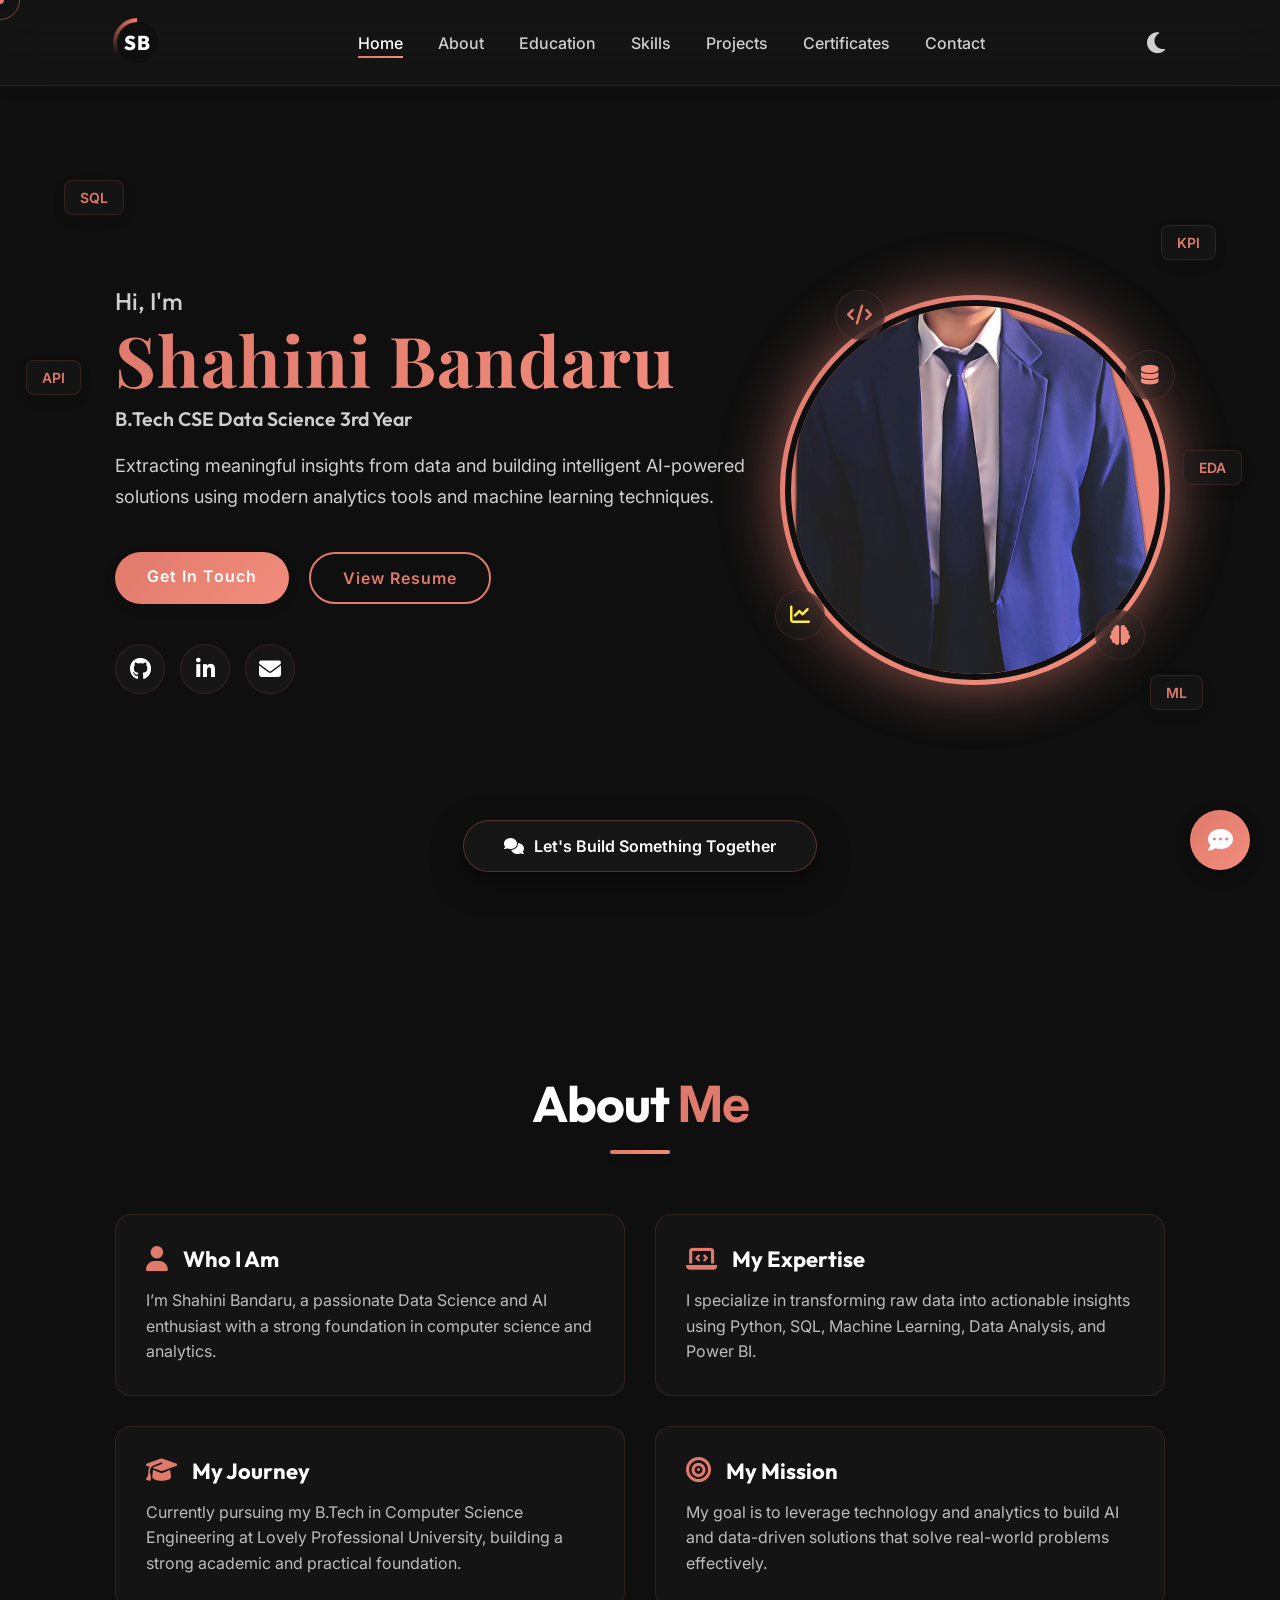
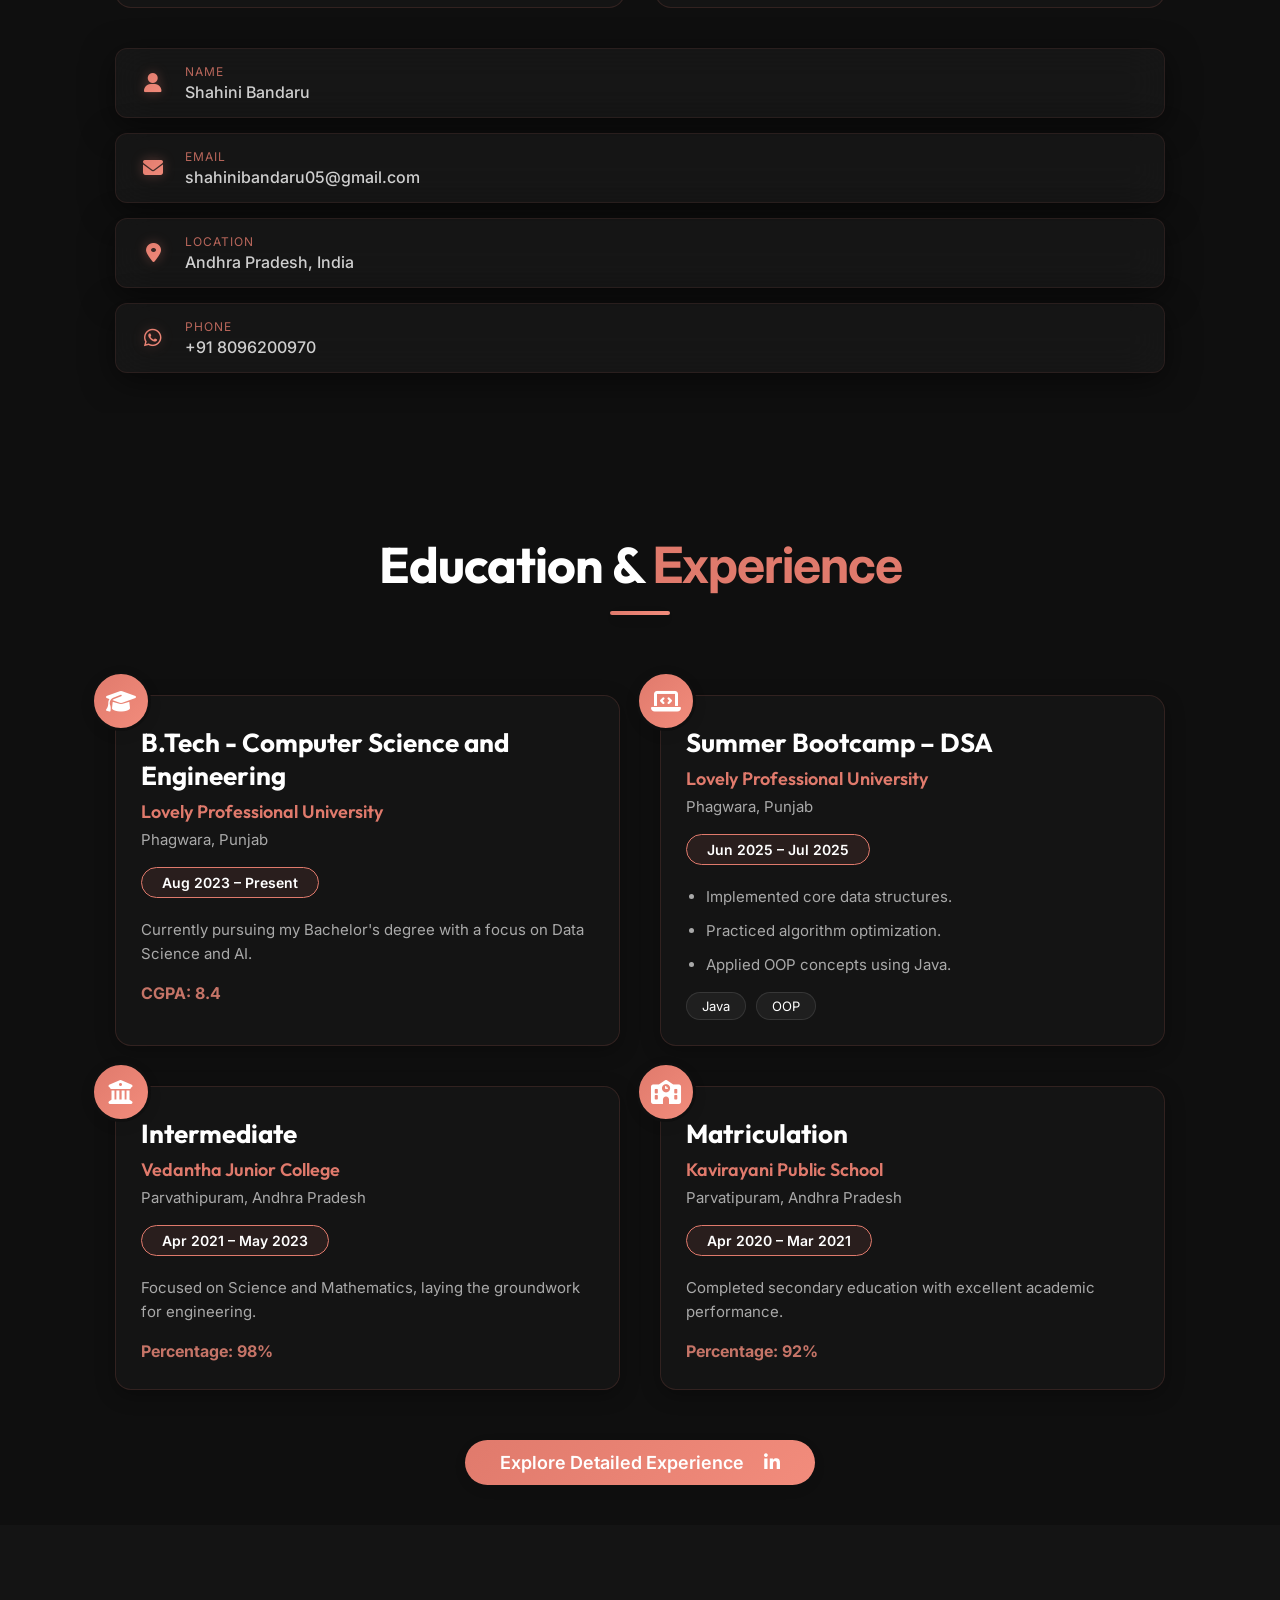
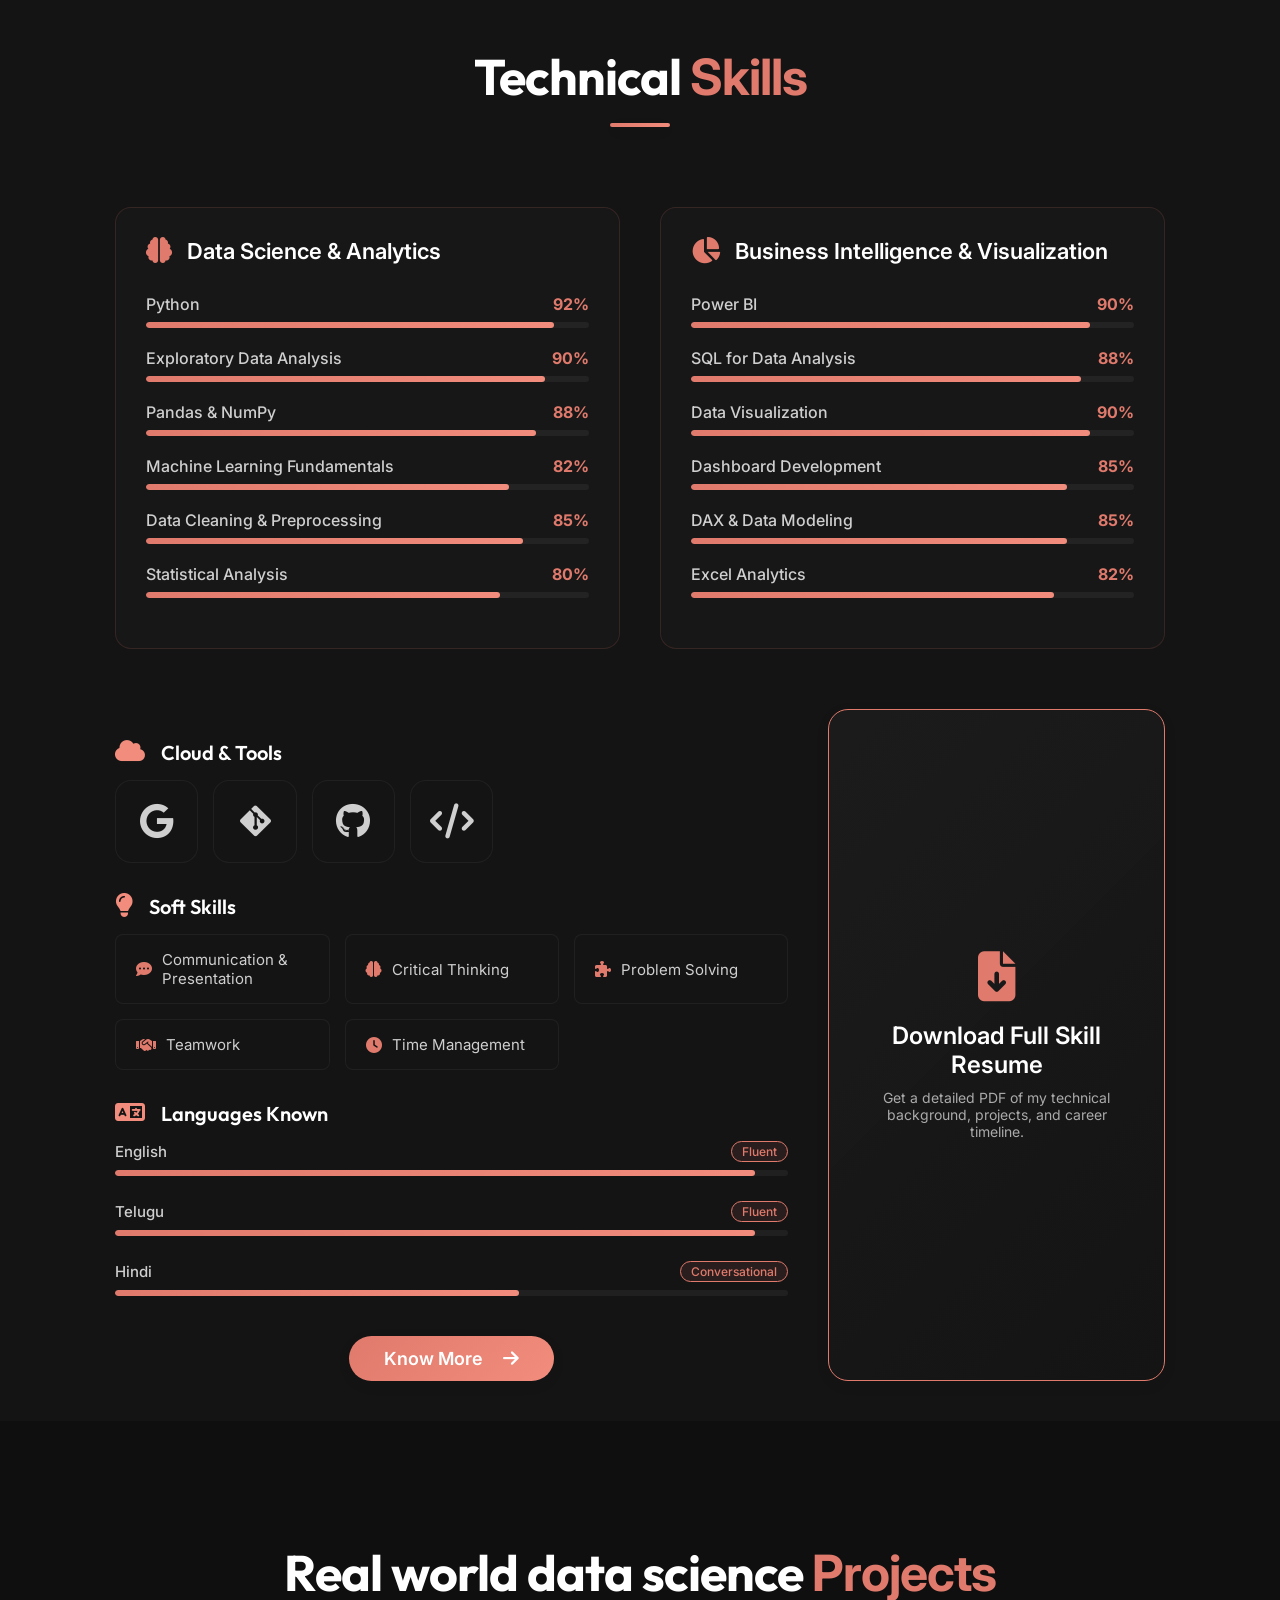
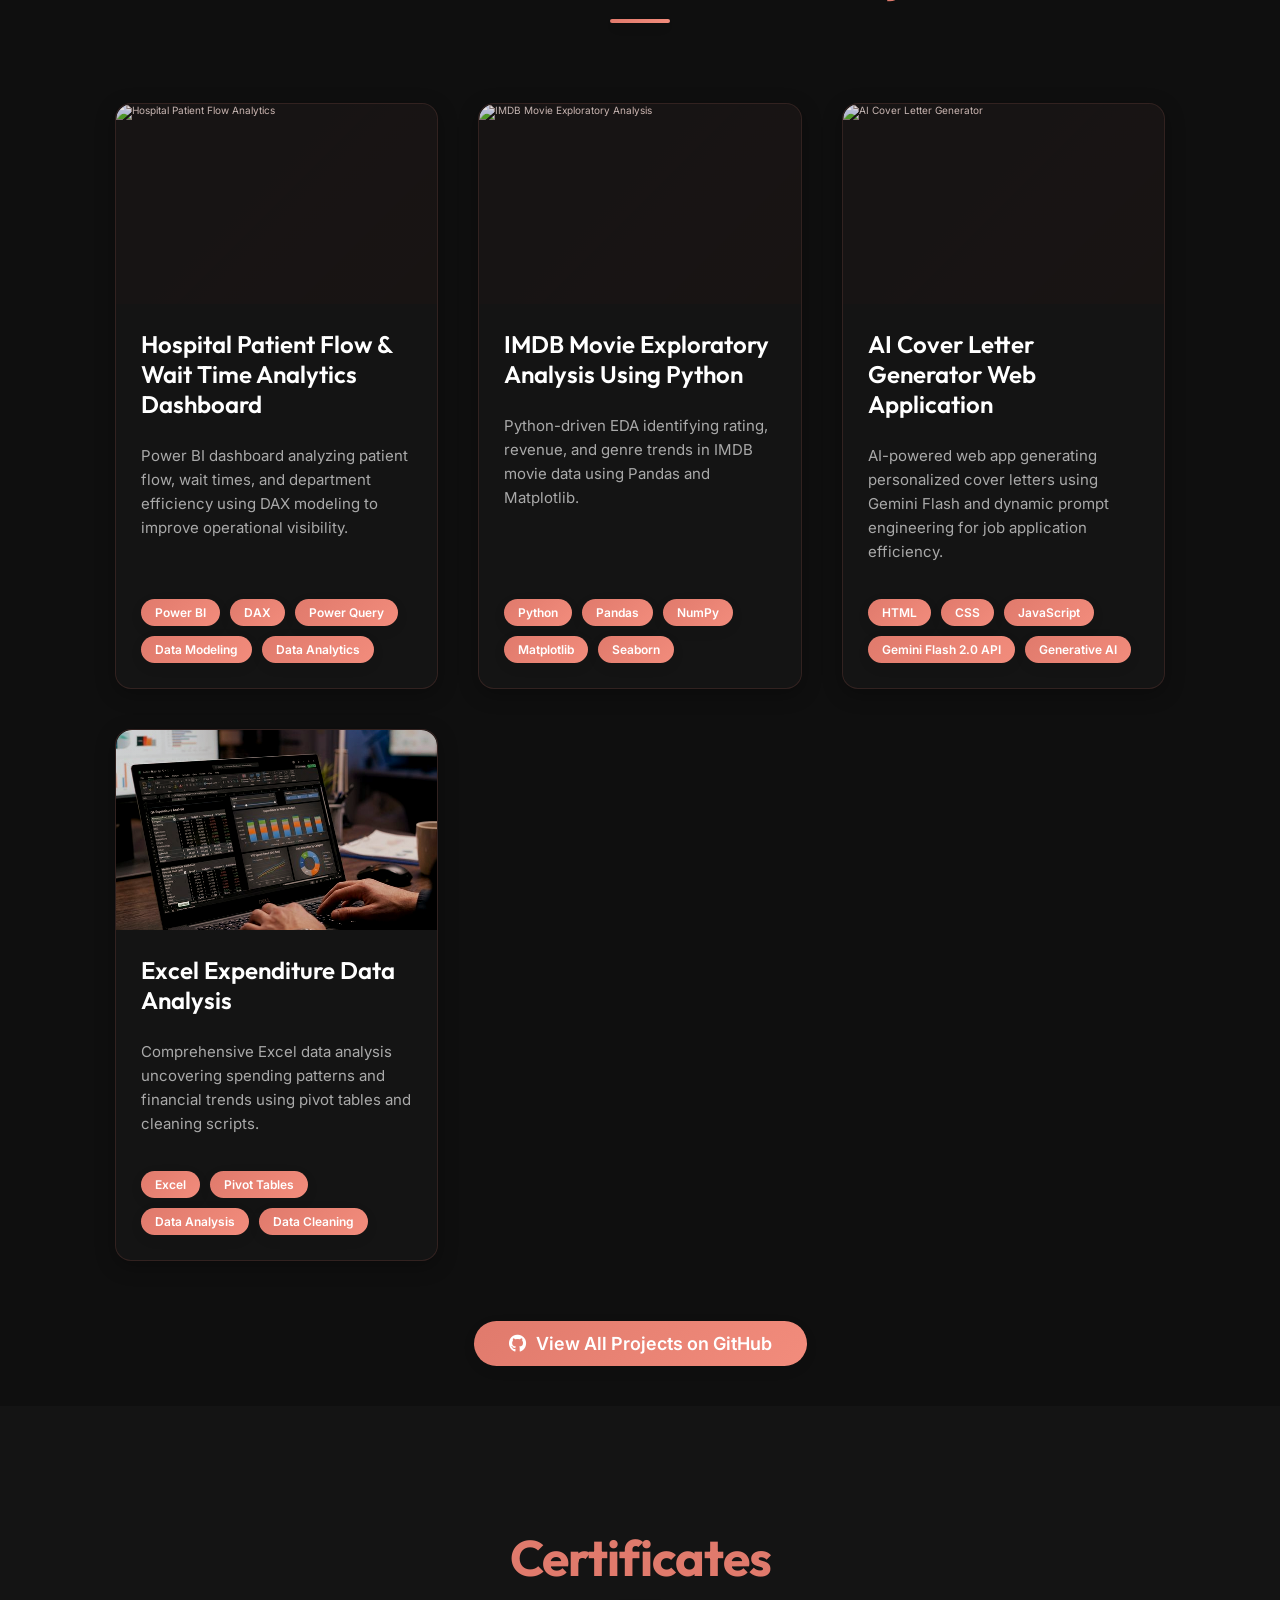
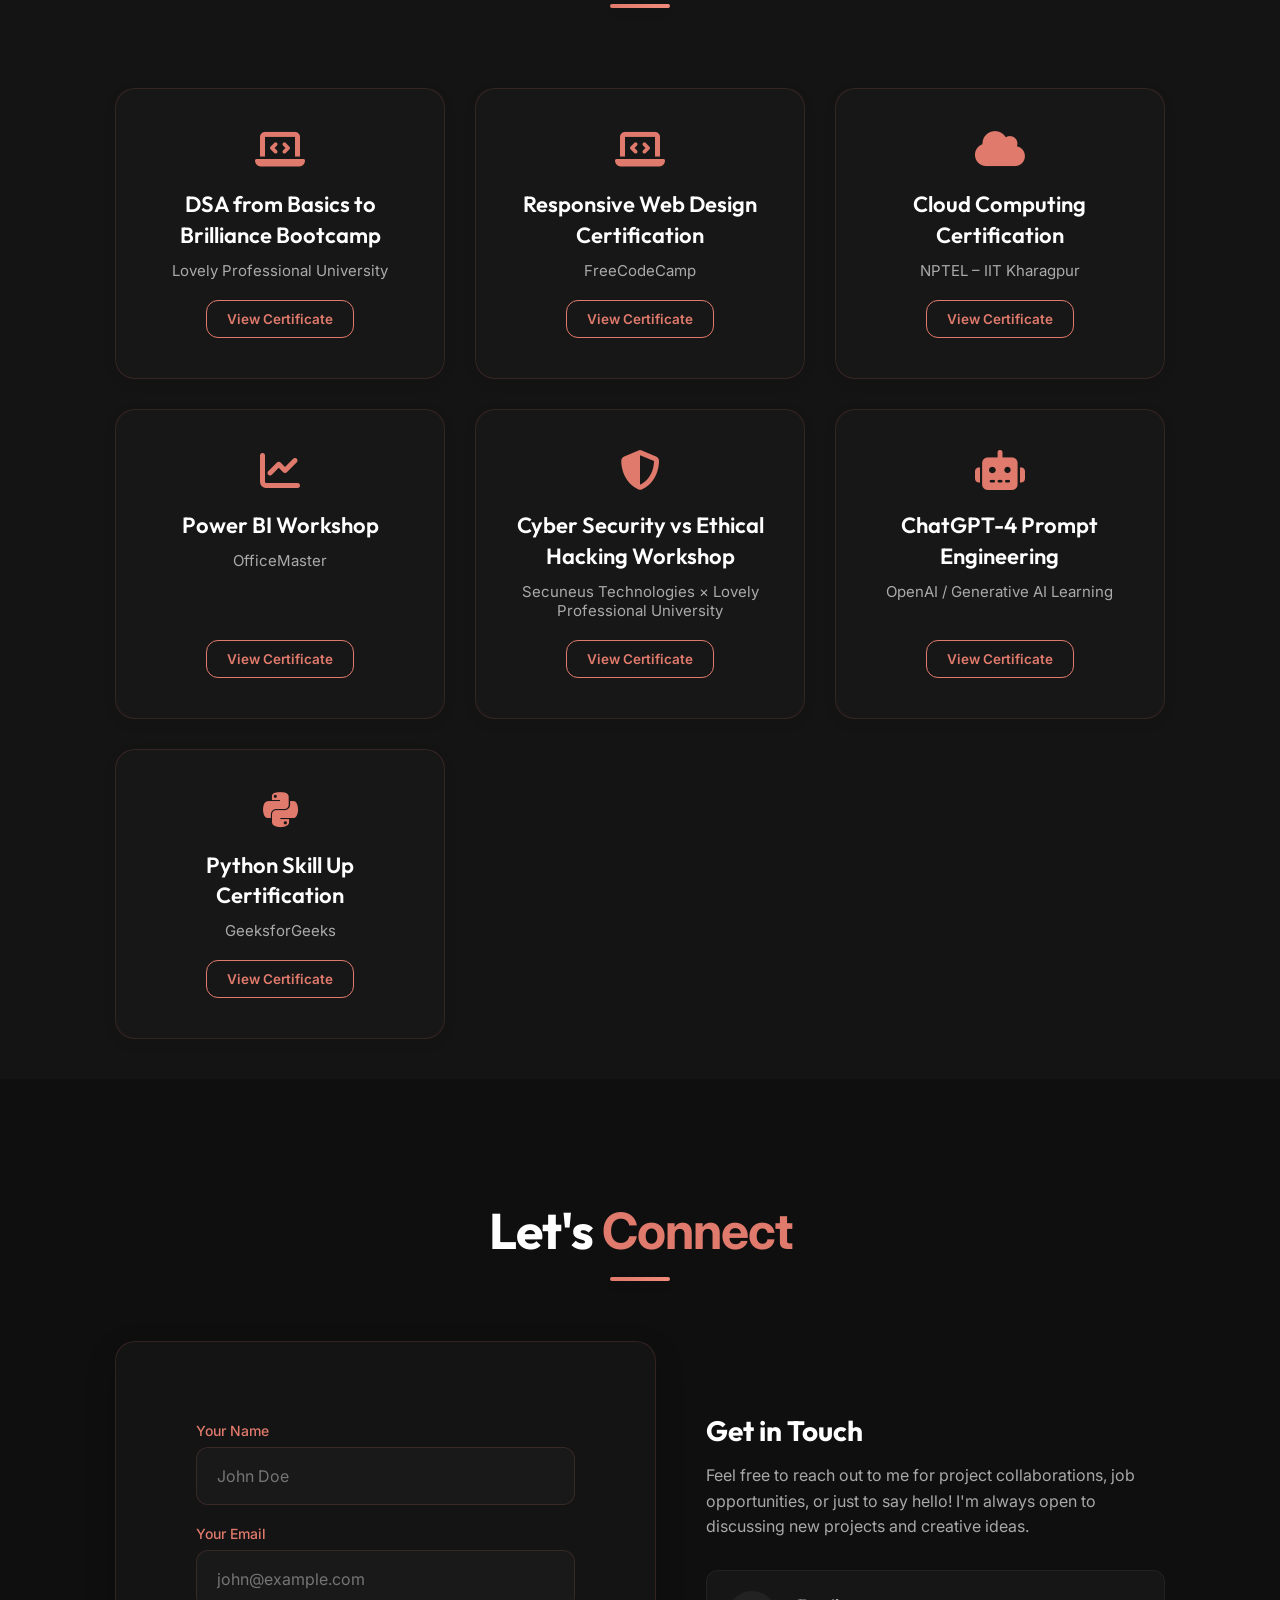
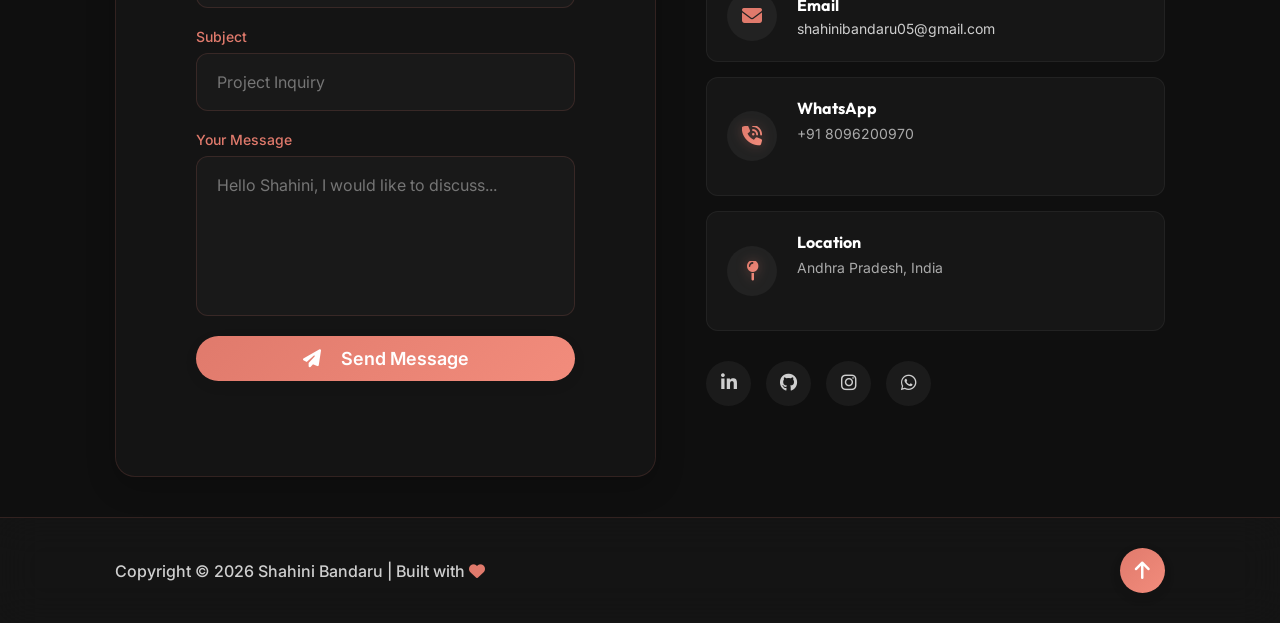
==== commit a5089857: "Update index.html" ====
--- a/index.html
+++ b/index.html
@@ -1,4 +1,4 @@
-<!DOCTYPE html>
+ <!DOCTYPE html>
 <html lang="en">
 
 <head>
@@ -14,14 +14,14 @@
     <meta property="og:url" content="https://shahini505.github.io/">
     <meta property="og:title" content="Shahini Bandaru | Data Science Portfolio">
     <meta property="og:description" content="Passionate Data Scientist and AI enthusiast showcasing projects in analytics and machine learning.">
-    <meta property="og:image" content="assets/profile/profile-pic-nobg.png">
+    <meta property="og:image" content="profile-pic-nobg.png">
 
     <!-- Twitter -->
     <meta property="twitter:card" content="summary_large_image">
     <meta property="twitter:url" content="https://shahini505.github.io/">
     <meta property="twitter:title" content="Shahini Bandaru | Data Science Portfolio">
     <meta property="twitter:description" content="Passionate Data Scientist and AI enthusiast showcasing projects in analytics and machine learning.">
-    <meta property="twitter:image" content="assets/profile/profile-pic-nobg.png">
+    <meta property="twitter:image" content="profile-pic-nobg.png">
 
     <title>Shahini Bandaru | Data Science Portfolio</title>
     <!-- Google Fonts -->
@@ -92,7 +92,7 @@
                     <div class="tech-icon tech-2"><i class="fas fa-brain"></i></div>
                     <div class="tech-icon tech-3"><i class="fas fa-database"></i></div>
                     <div class="tech-icon tech-4"><i class="fas fa-chart-line"></i></div>
-                    <img src="assets/profile/profile-pic-nobg.png"
+                    <img src="profile-pic-nobg.png"
                         alt="Shahini Bandaru Avatar">
                 </div>
             </div>
@@ -426,7 +426,7 @@
                 <!-- Project 1 -->
                 <div class="project-card anim-slide-up">
                     <div class="project-img-container">
-                        <img src="assets/images/hospital-dashboard.png"
+                        <img src="hospital-dashboard.png"
                             alt="Hospital Patient Flow Analytics">
                         <div class="floating-buttons">
                             <a href="https://github.com/Shahini505/-Hospital-Patient-Flow-Wait-Time-Analytics-Dashboard-" target="_blank" class="float-btn repo-btn"><i class="fab fa-github"></i> View Repository</a>
@@ -448,7 +448,7 @@
                 <!-- Project 2 -->
                 <div class="project-card anim-slide-up delay-1">
                     <div class="project-img-container">
-                        <img src="assets/images/imdb-analysis.png"
+                        <img src="imdb-analysis.png"
                             alt="IMDB Movie Exploratory Analysis">
                         <div class="floating-buttons">
                             <a href="https://github.com/Shahini505/IMDB-Movie-Analysis" target="_blank" class="float-btn repo-btn"><i class="fab fa-github"></i> View Repository</a>
@@ -470,7 +470,7 @@
                 <!-- Project 3 -->
                 <div class="project-card anim-slide-up delay-2">
                     <div class="project-img-container">
-                        <img src="assets/images/ai-cover-letter.png"
+                        <img src="ai-cover-letter.png"
                             alt="AI Cover Letter Generator">
                         <div class="floating-buttons">
                             <a href="https://github.com/Shahini505/Cover_letter" target="_blank" class="float-btn repo-btn"><i class="fab fa-github"></i> View Repository</a>
@@ -492,7 +492,7 @@
                 <!-- Project 4 -->
                 <div class="project-card anim-slide-up delay-3">
                     <div class="project-img-container">
-                        <img src="assets/images/excel-analysis.png"
+                        <img src="excel-analysis.png"
                             alt="Excel Expenditure Data Analysis">
                         <div class="floating-buttons">
                             <a href="https://github.com/Shahini505/EXCEL" target="_blank" class="float-btn repo-btn"><i class="fab fa-github"></i> View Repository</a>
@@ -762,4 +762,4 @@
     <script src="script.js"></script>
 </body>
 
-</html>+</html>
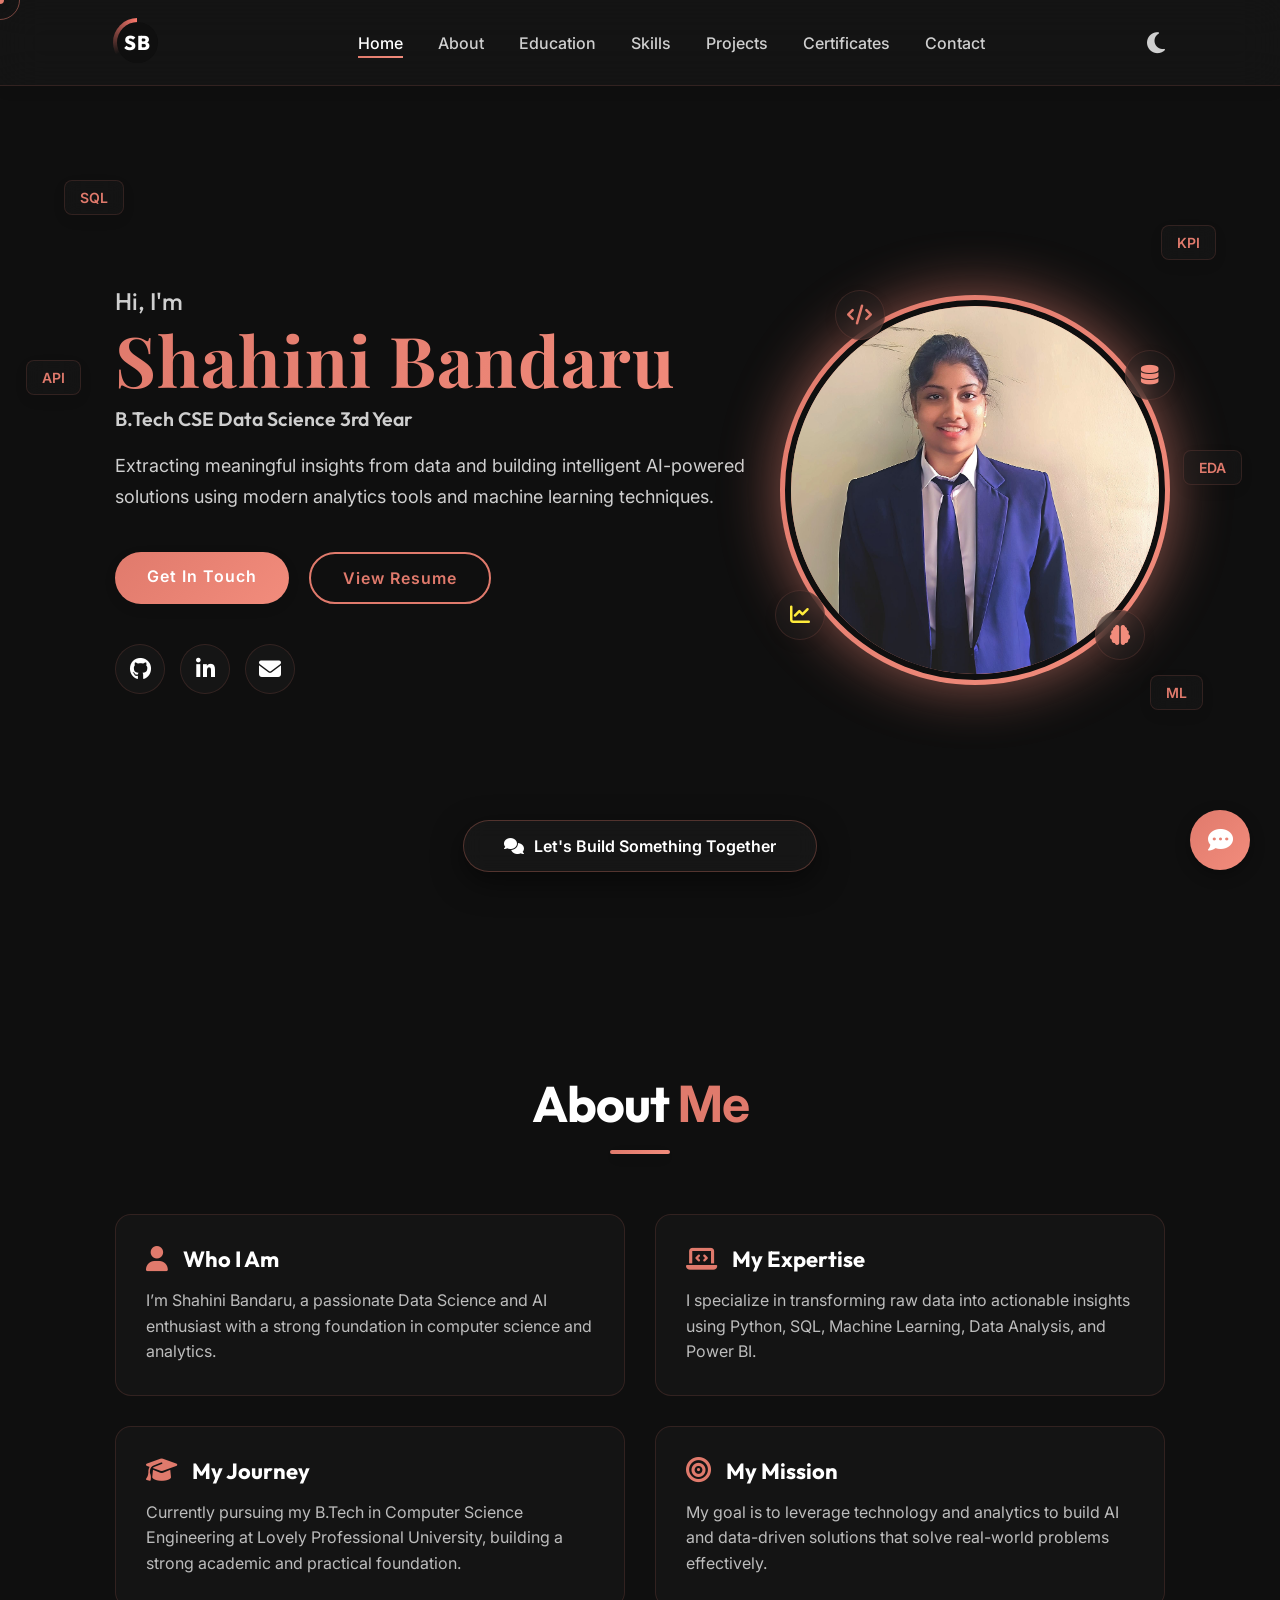
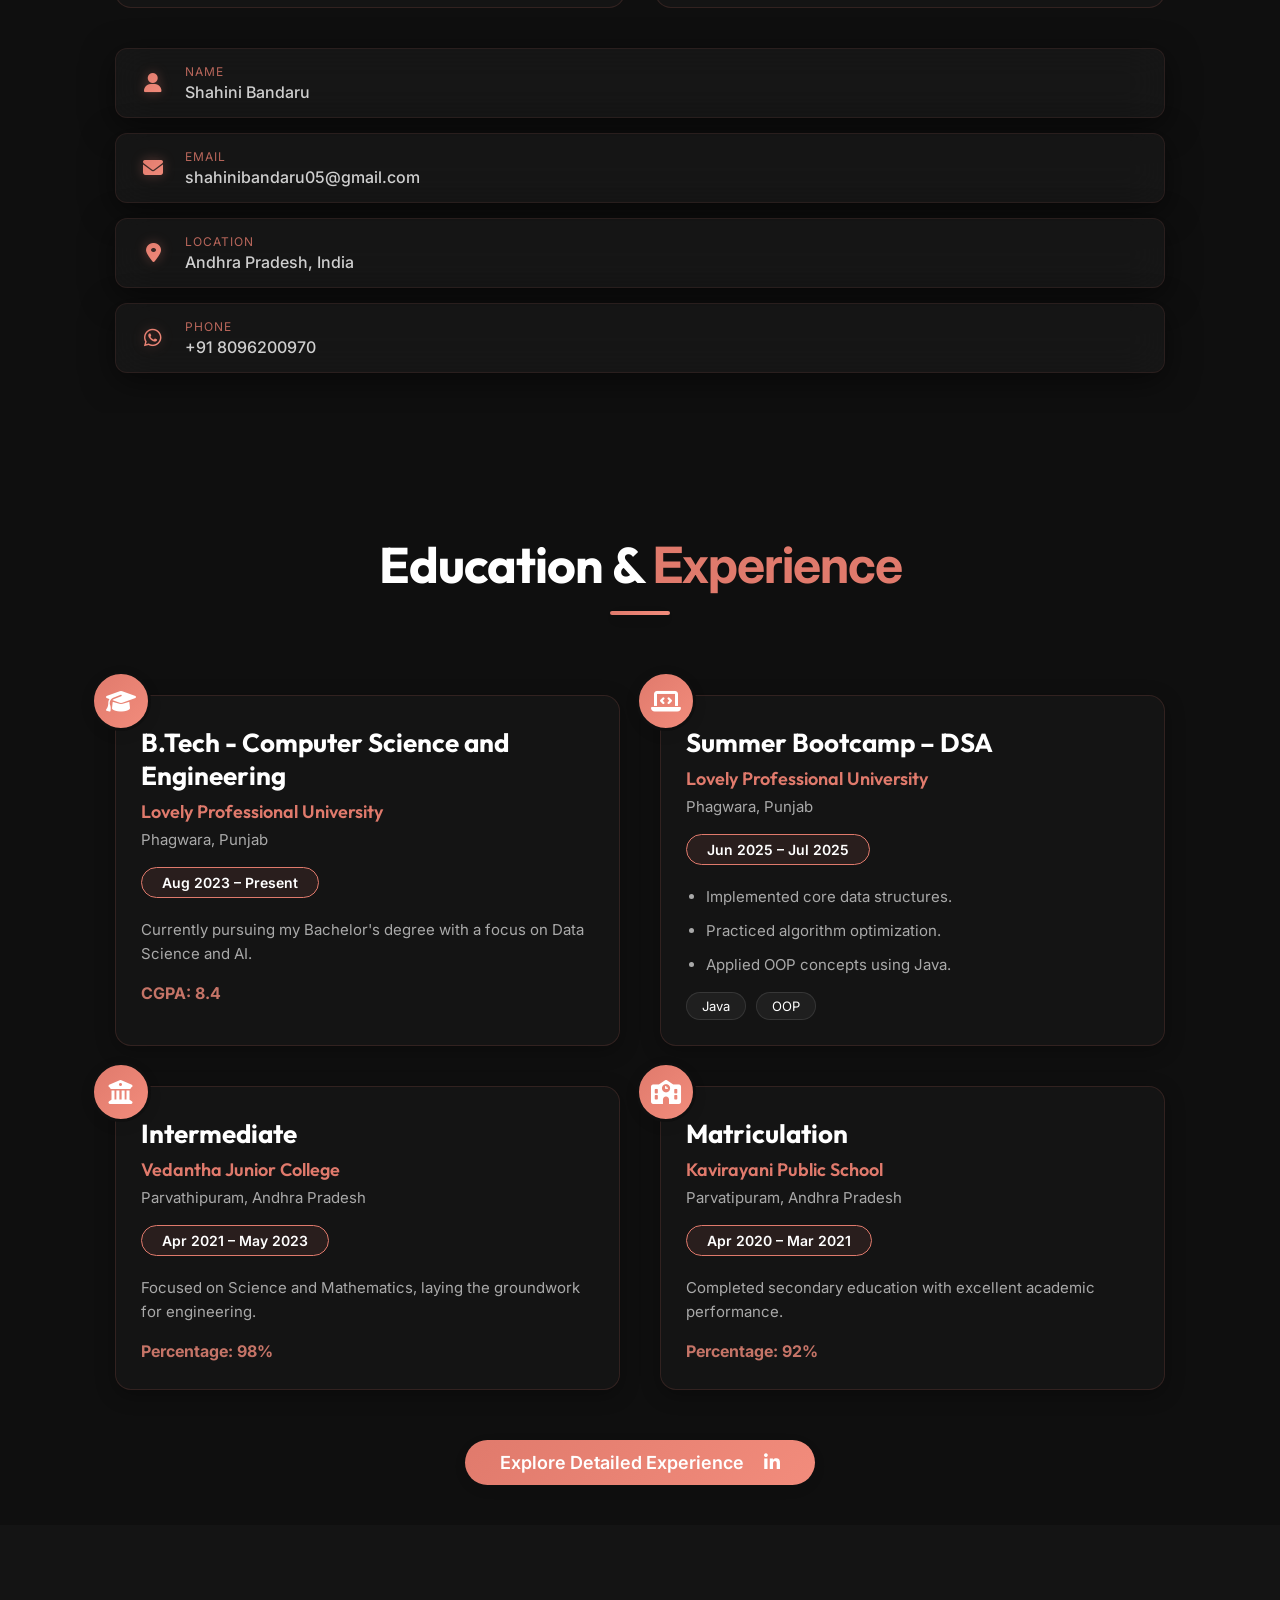
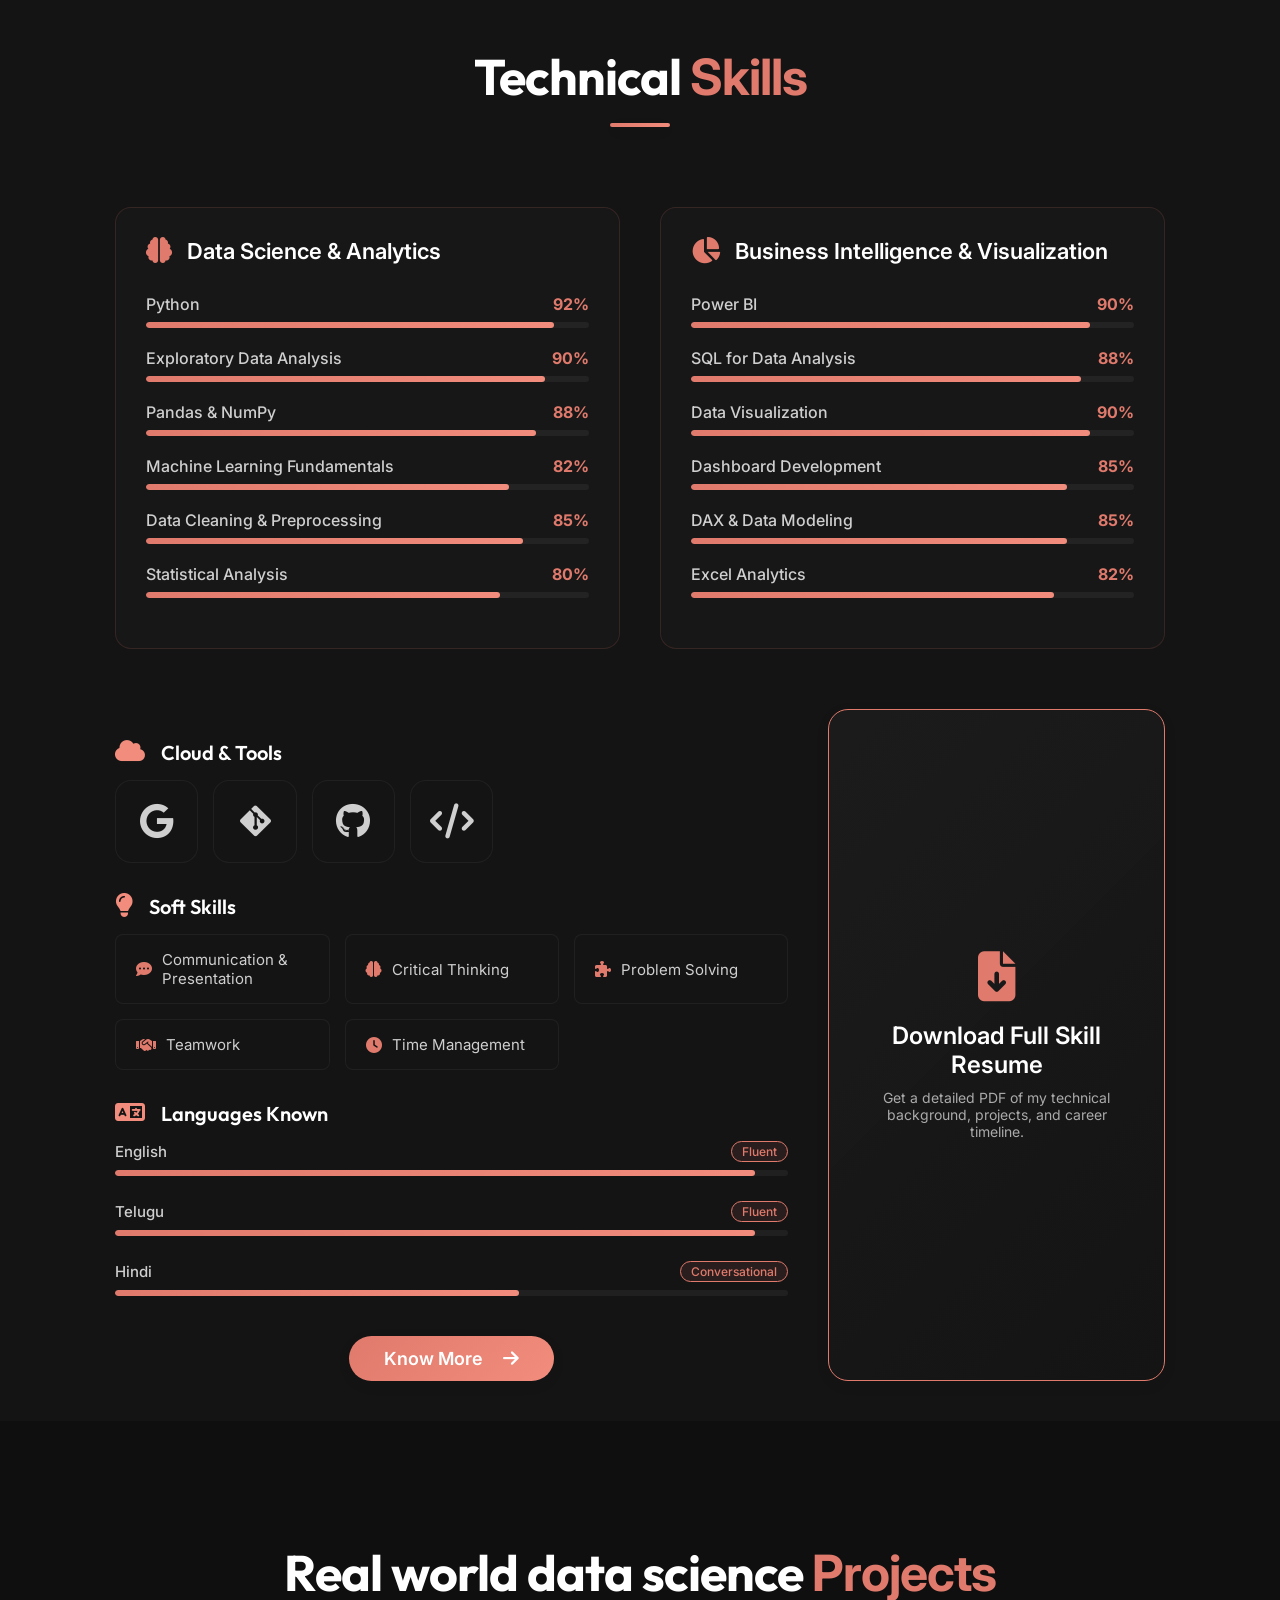
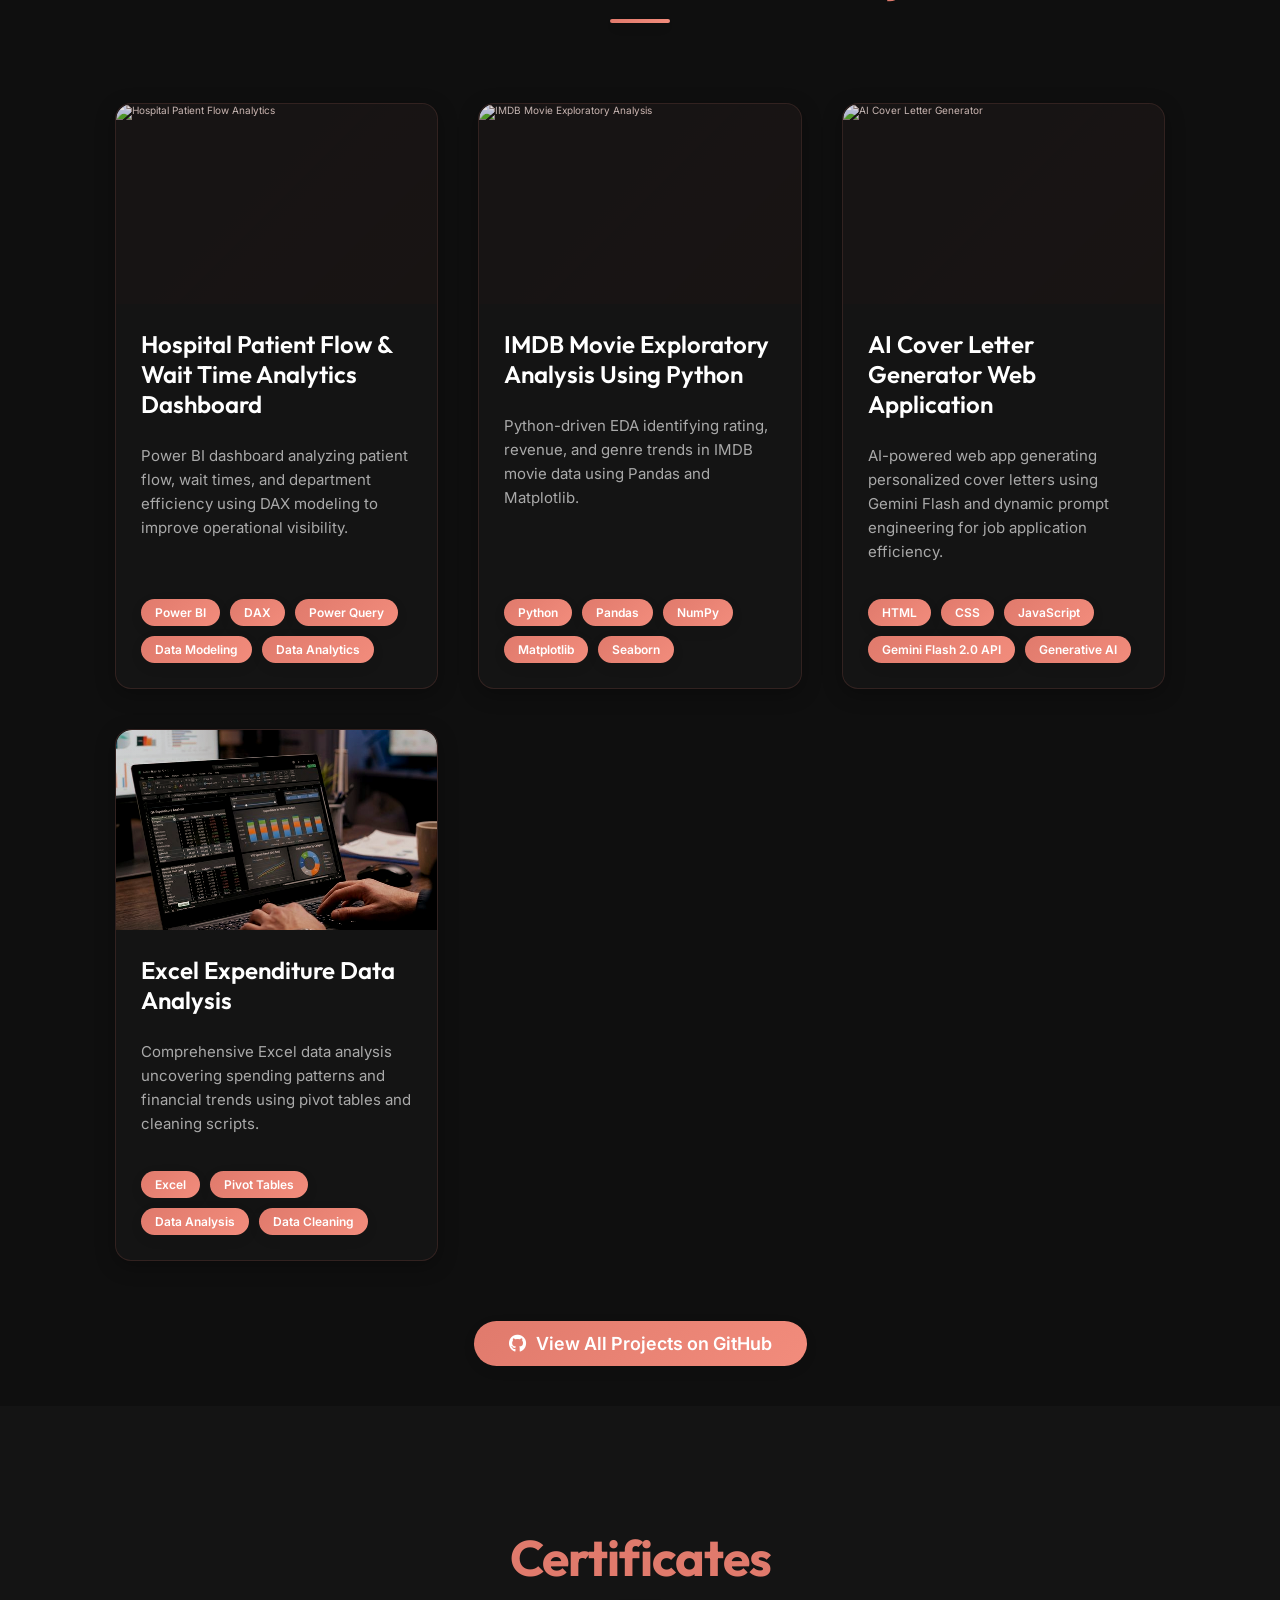
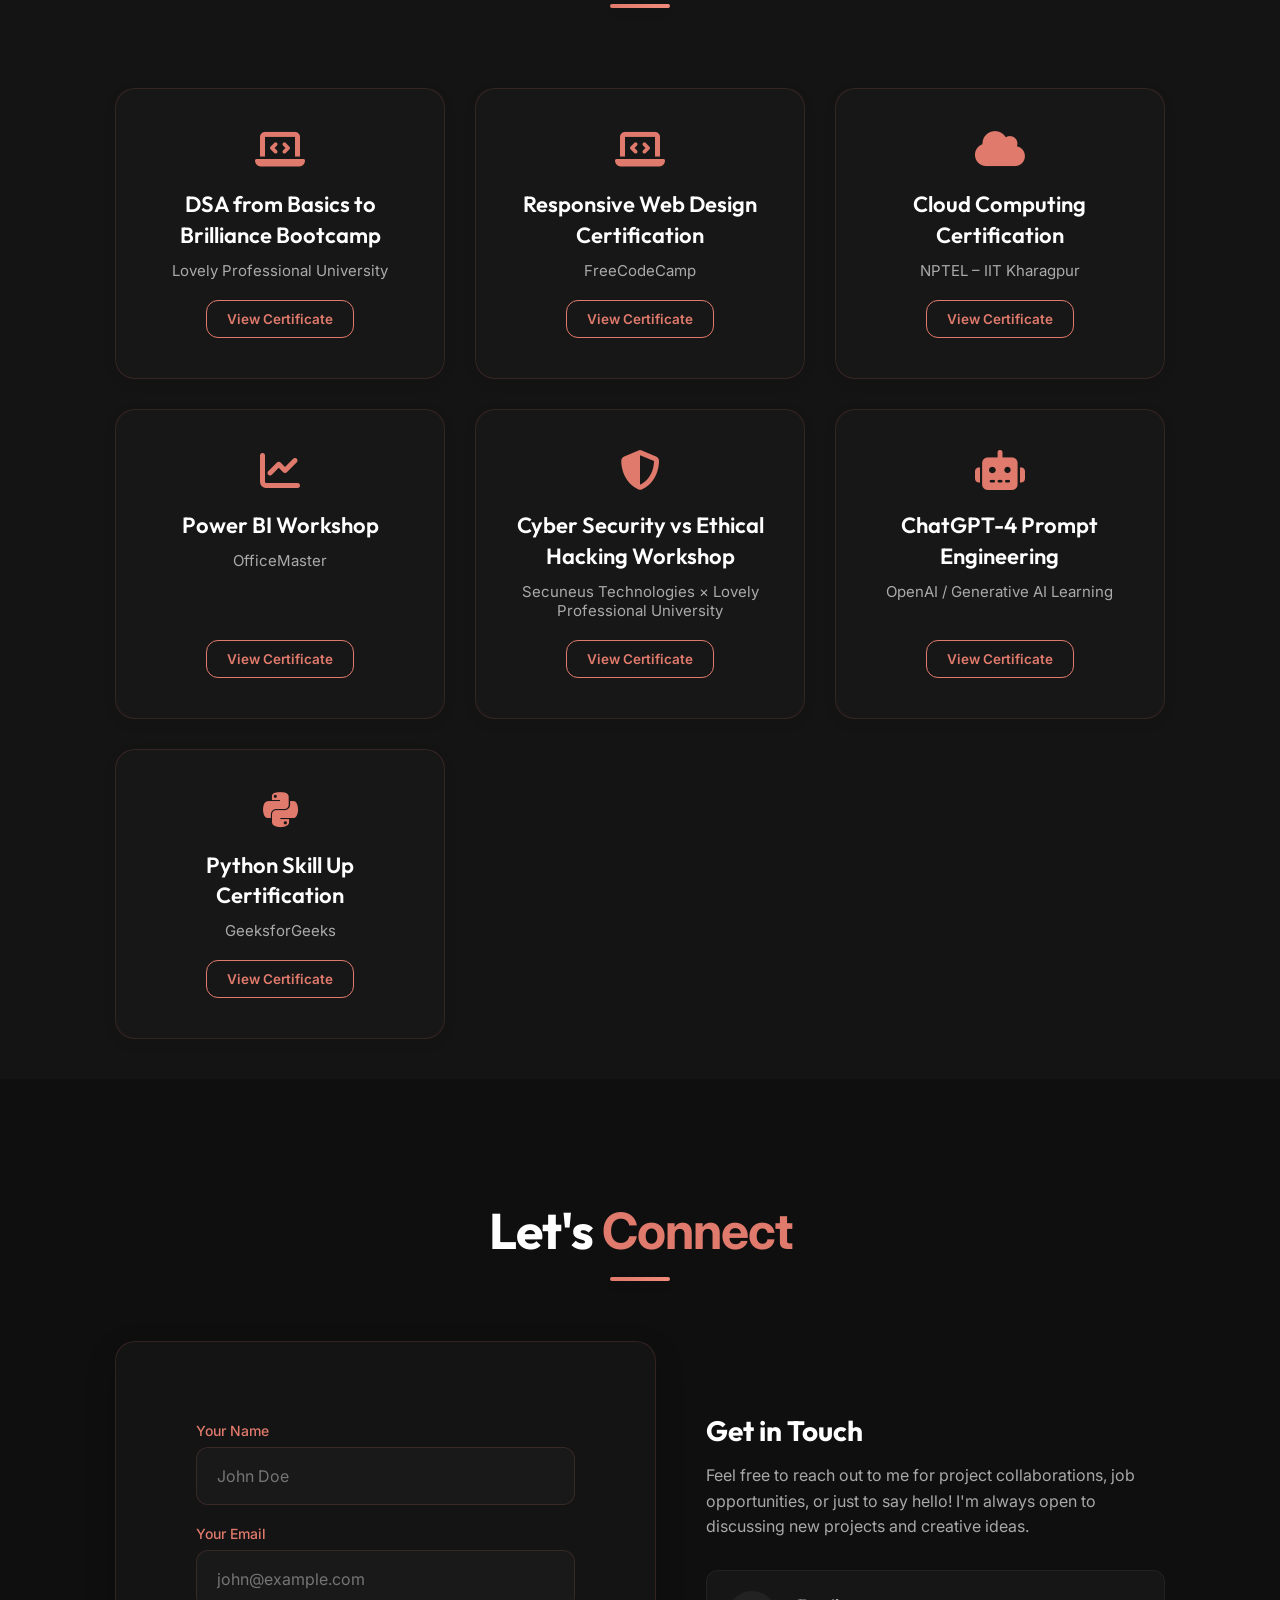
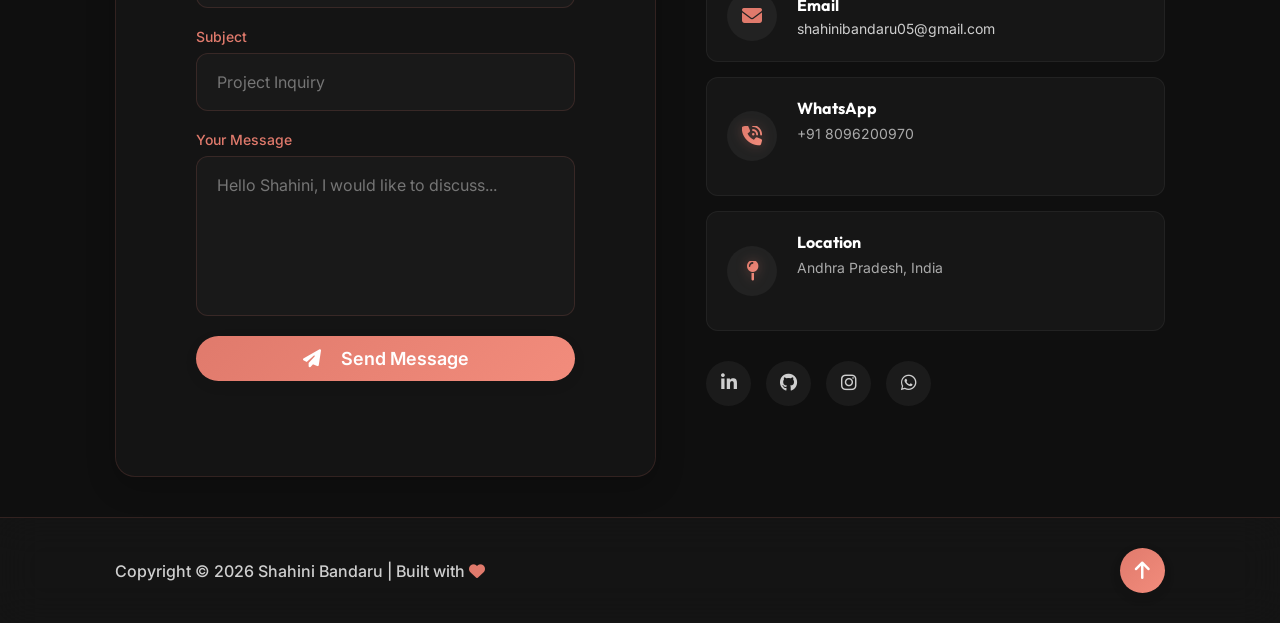
==== commit 08f91289: "Update profile image references in index.html" ====
--- a/index.html
+++ b/index.html
@@ -1,4 +1,4 @@
- <!DOCTYPE html>
+<!DOCTYPE html>
 <html lang="en">
 
 <head>
@@ -14,14 +14,14 @@
     <meta property="og:url" content="https://shahini505.github.io/">
     <meta property="og:title" content="Shahini Bandaru | Data Science Portfolio">
     <meta property="og:description" content="Passionate Data Scientist and AI enthusiast showcasing projects in analytics and machine learning.">
-    <meta property="og:image" content="profile-pic-nobg.png">
+    <meta property="og:image" content="profile-pic.jpg">
 
     <!-- Twitter -->
     <meta property="twitter:card" content="summary_large_image">
     <meta property="twitter:url" content="https://shahini505.github.io/">
     <meta property="twitter:title" content="Shahini Bandaru | Data Science Portfolio">
     <meta property="twitter:description" content="Passionate Data Scientist and AI enthusiast showcasing projects in analytics and machine learning.">
-    <meta property="twitter:image" content="profile-pic-nobg.png">
+    <meta property="twitter:image" content="profile-pic.jpg">
 
     <title>Shahini Bandaru | Data Science Portfolio</title>
     <!-- Google Fonts -->
@@ -92,7 +92,7 @@
                     <div class="tech-icon tech-2"><i class="fas fa-brain"></i></div>
                     <div class="tech-icon tech-3"><i class="fas fa-database"></i></div>
                     <div class="tech-icon tech-4"><i class="fas fa-chart-line"></i></div>
-                    <img src="profile-pic-nobg.png"
+                    <img src="profile-pic.jpg"
                         alt="Shahini Bandaru Avatar">
                 </div>
             </div>
